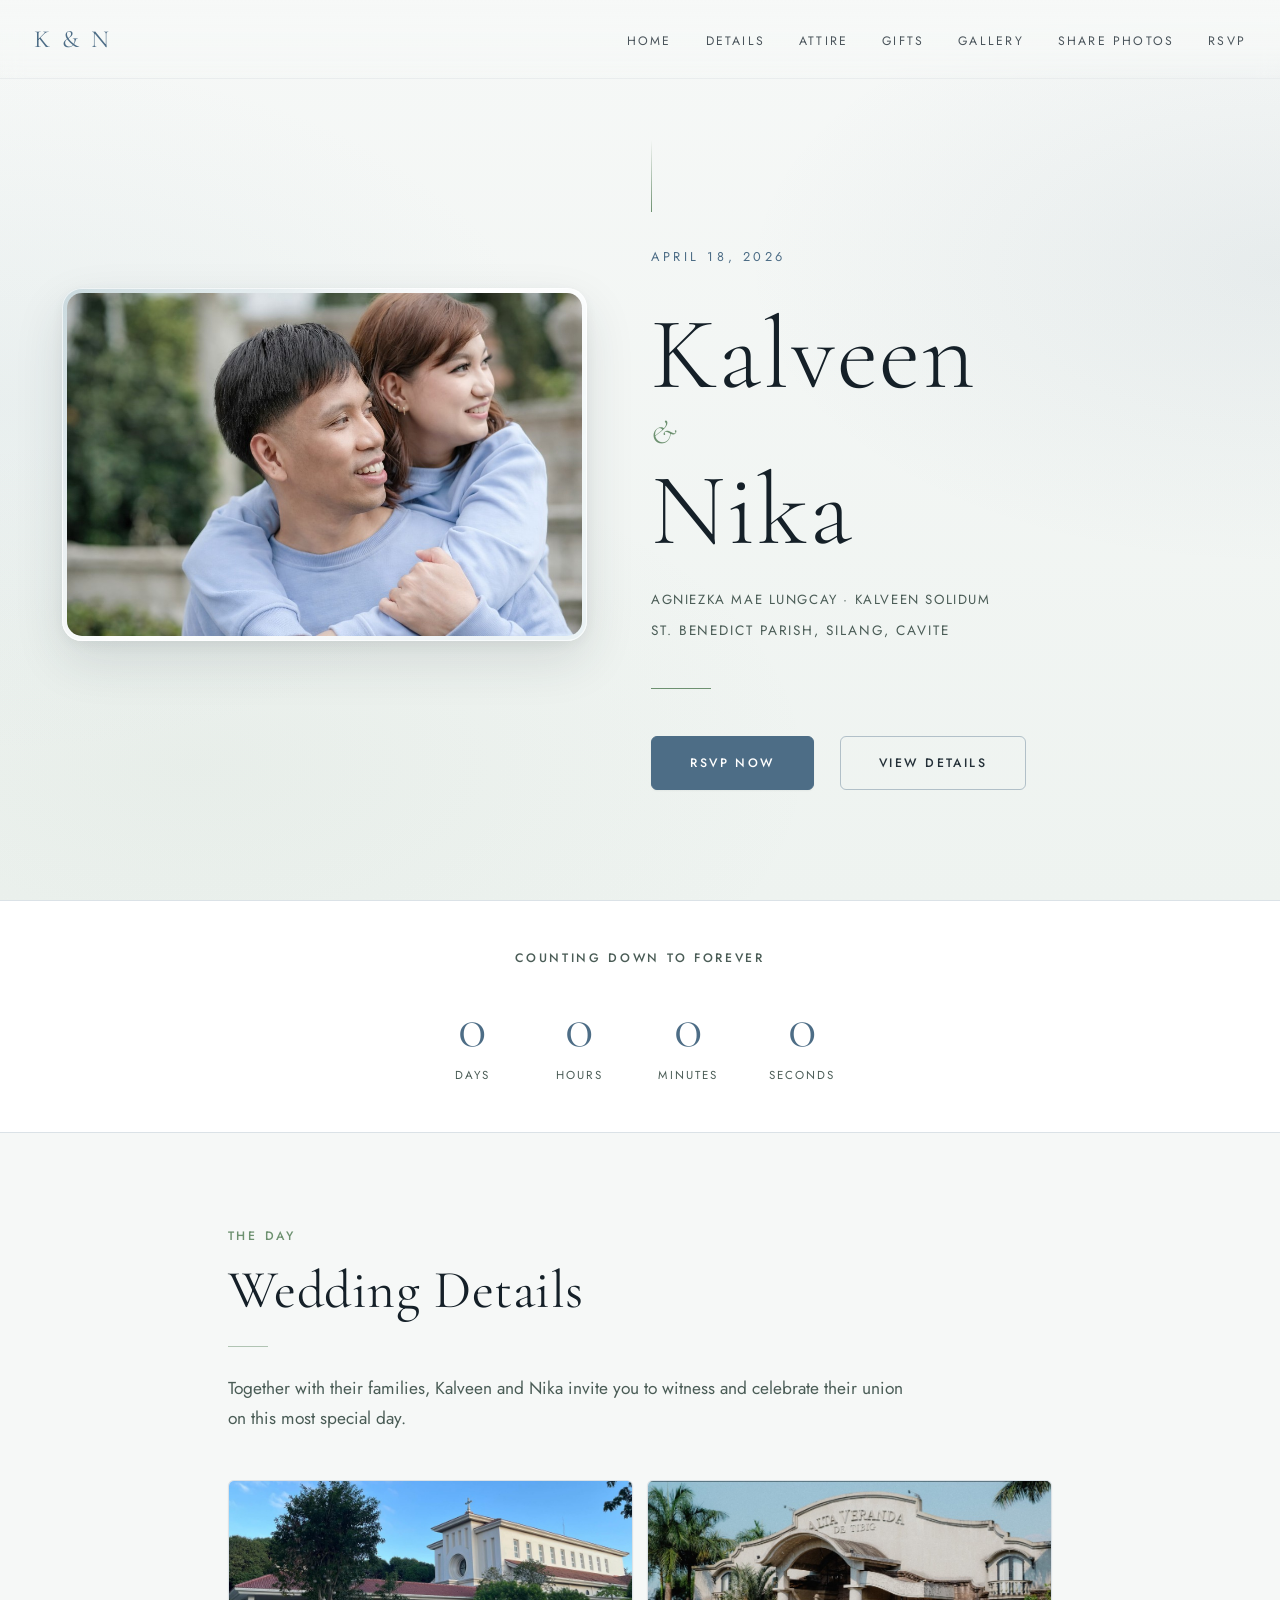
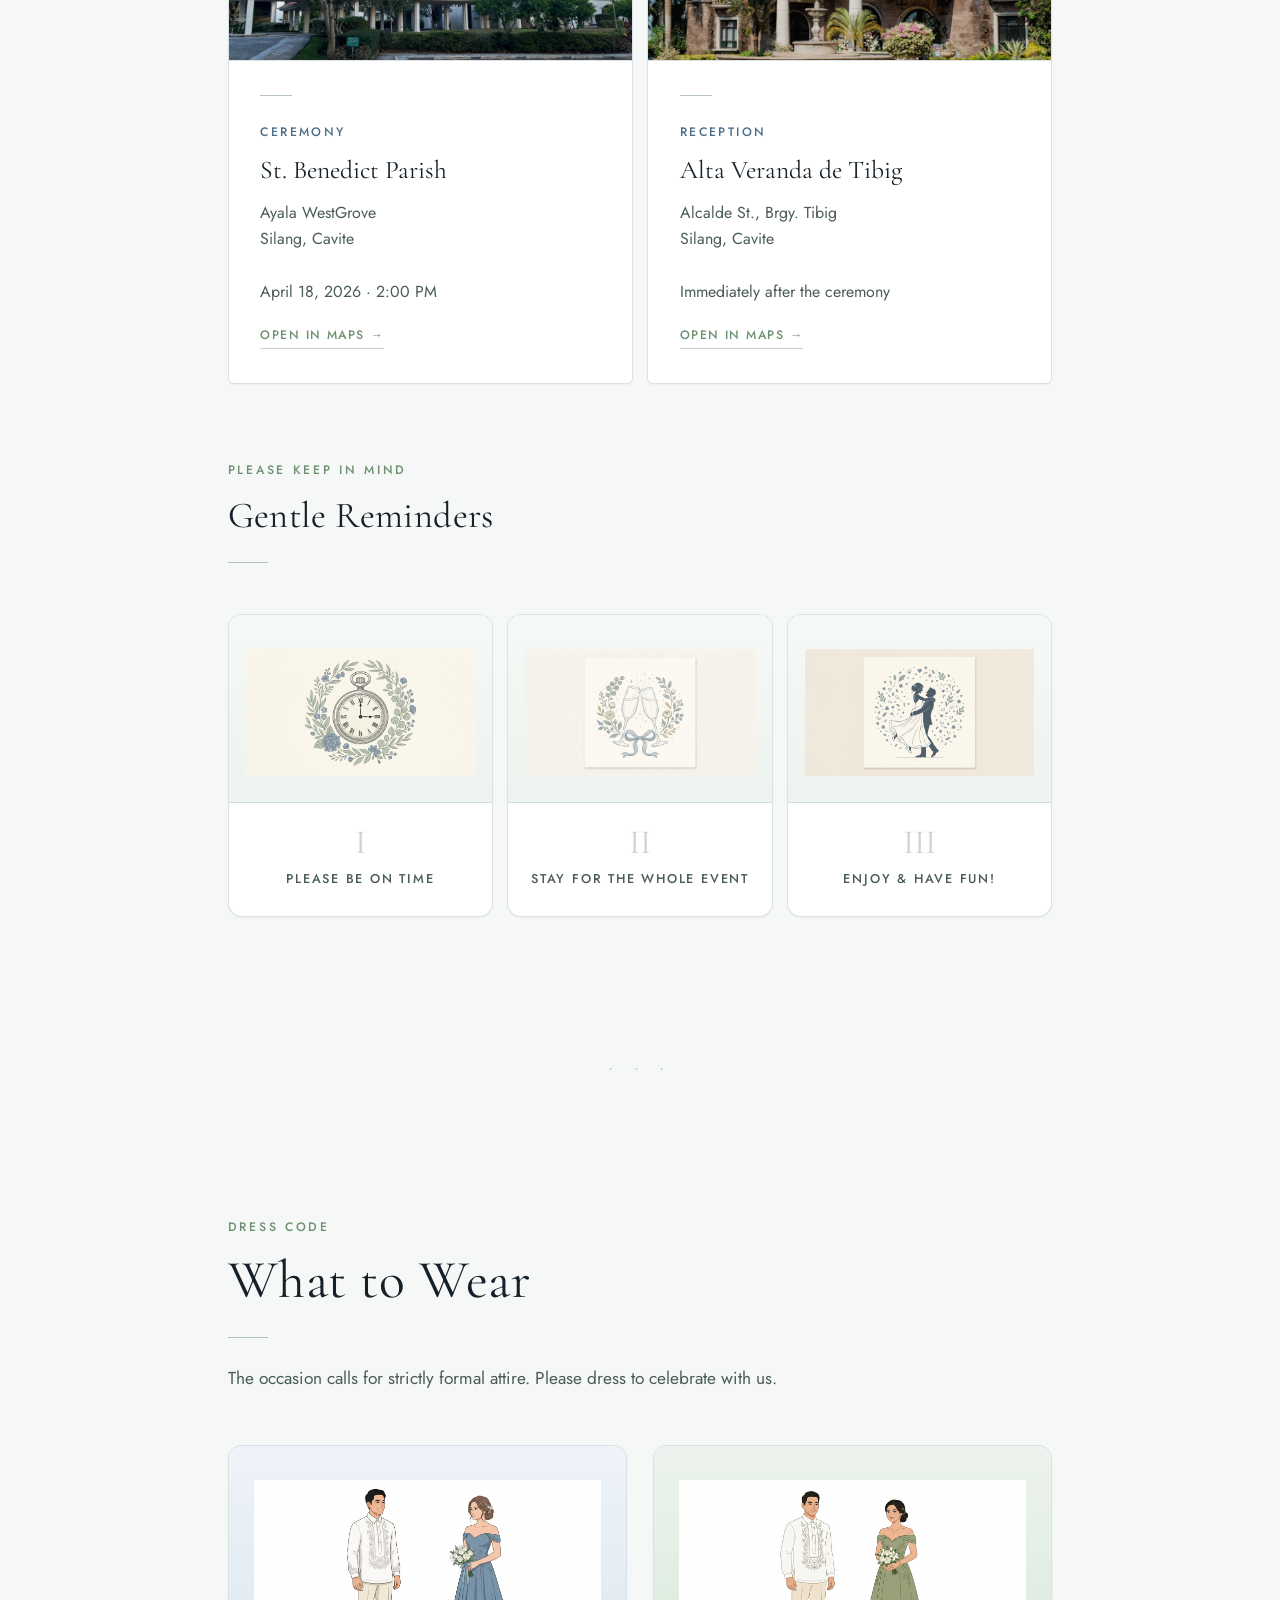
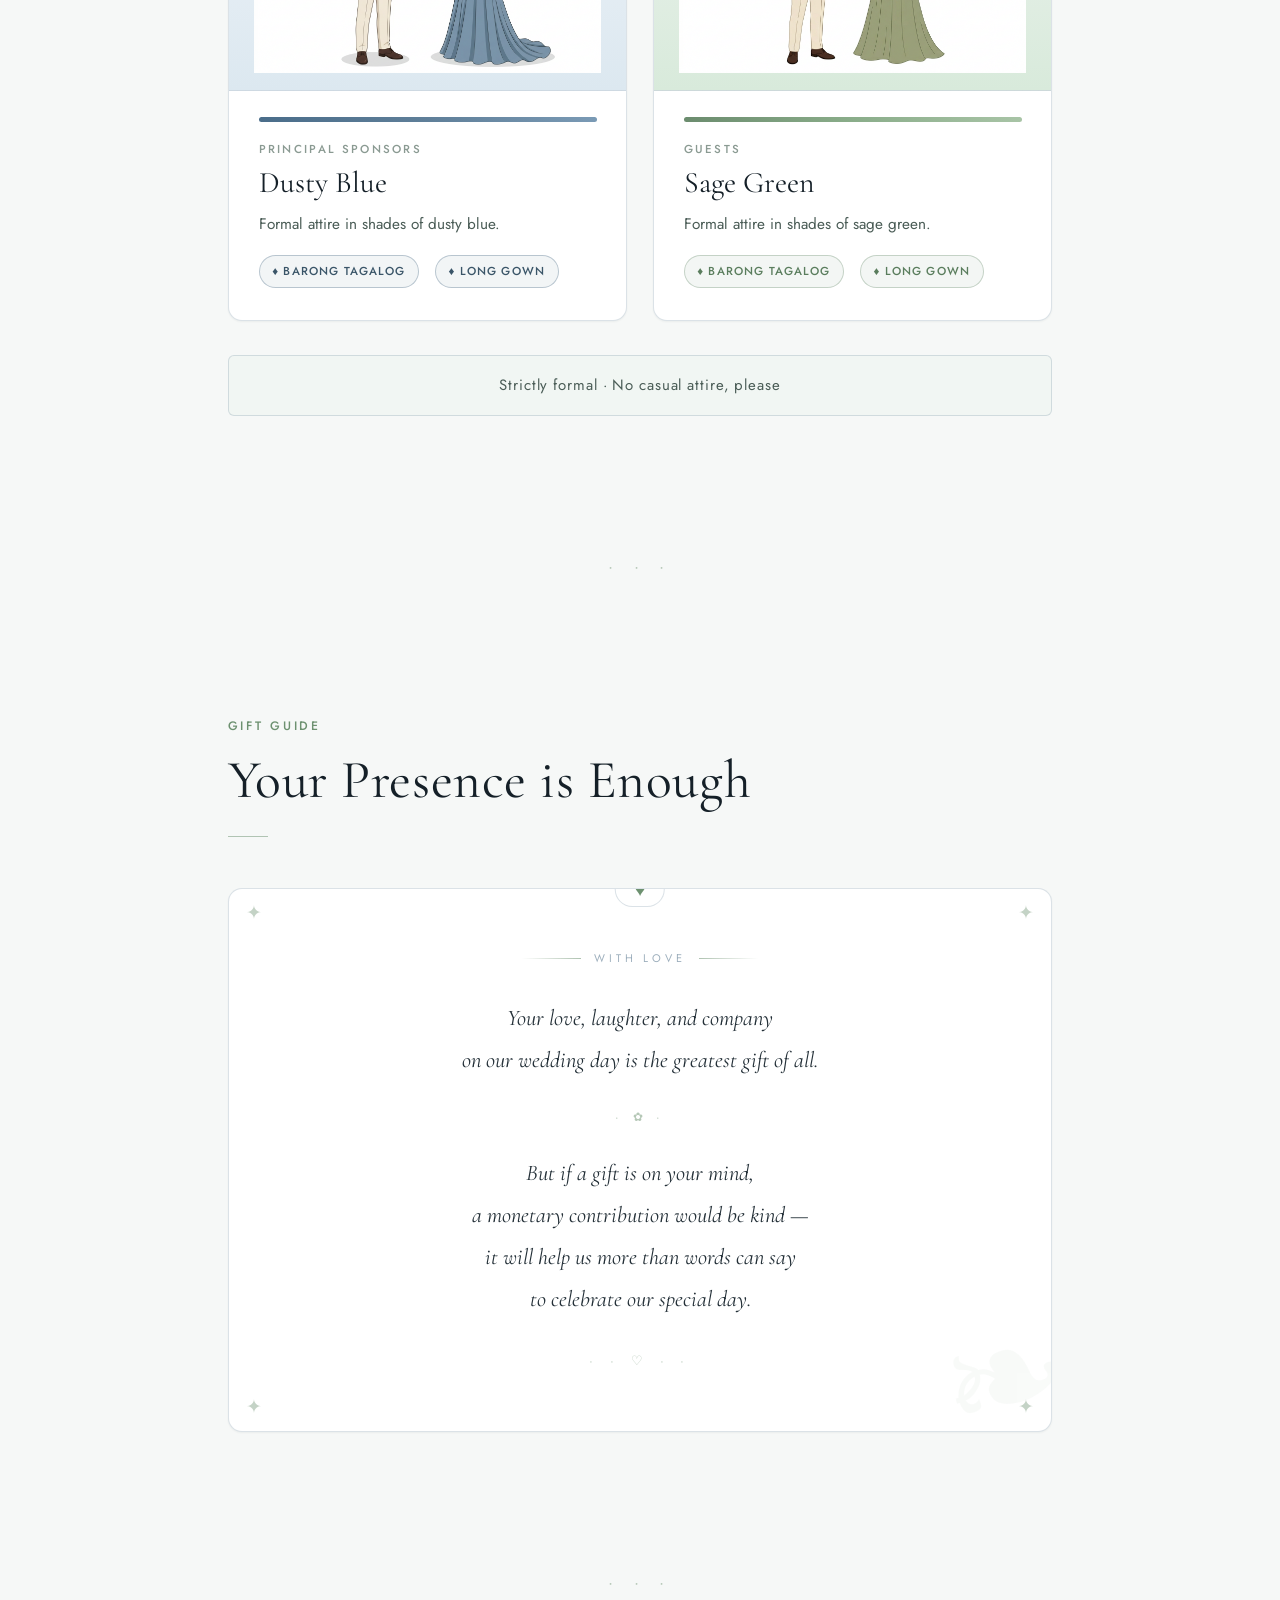
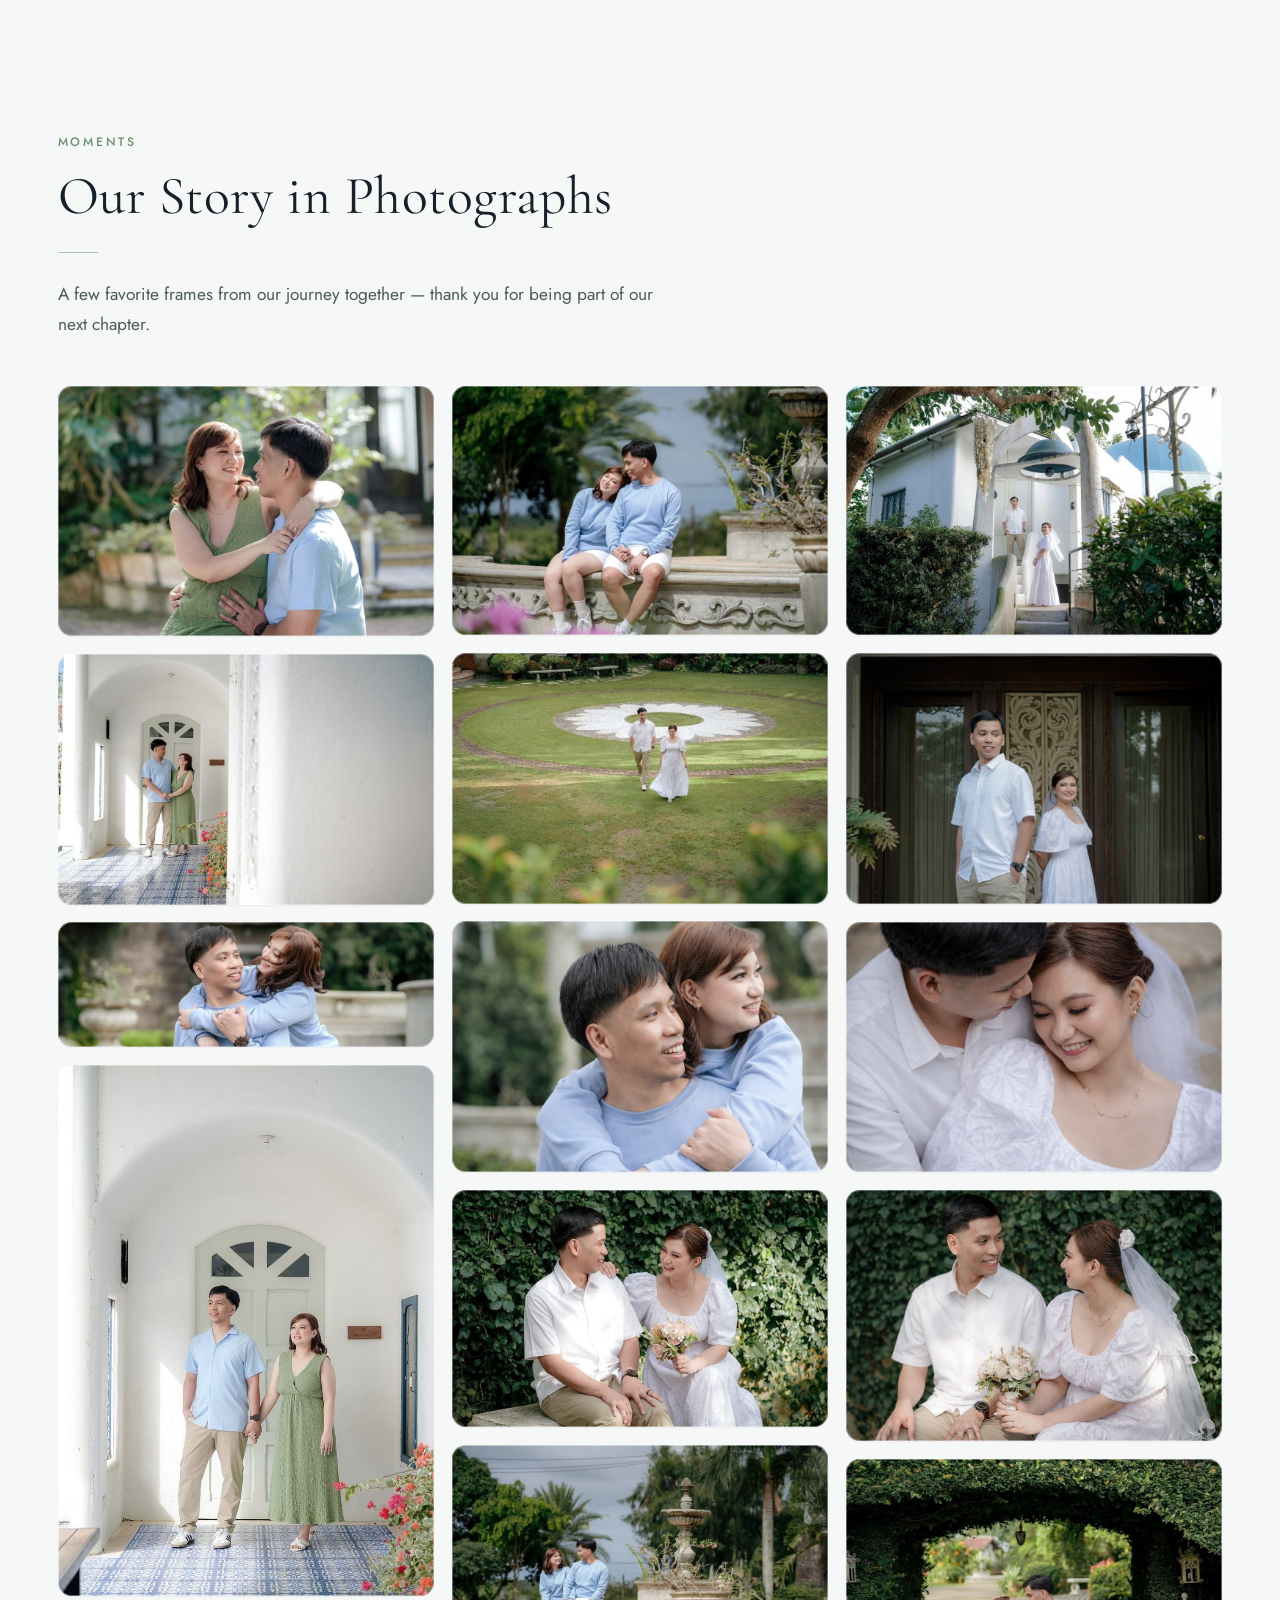
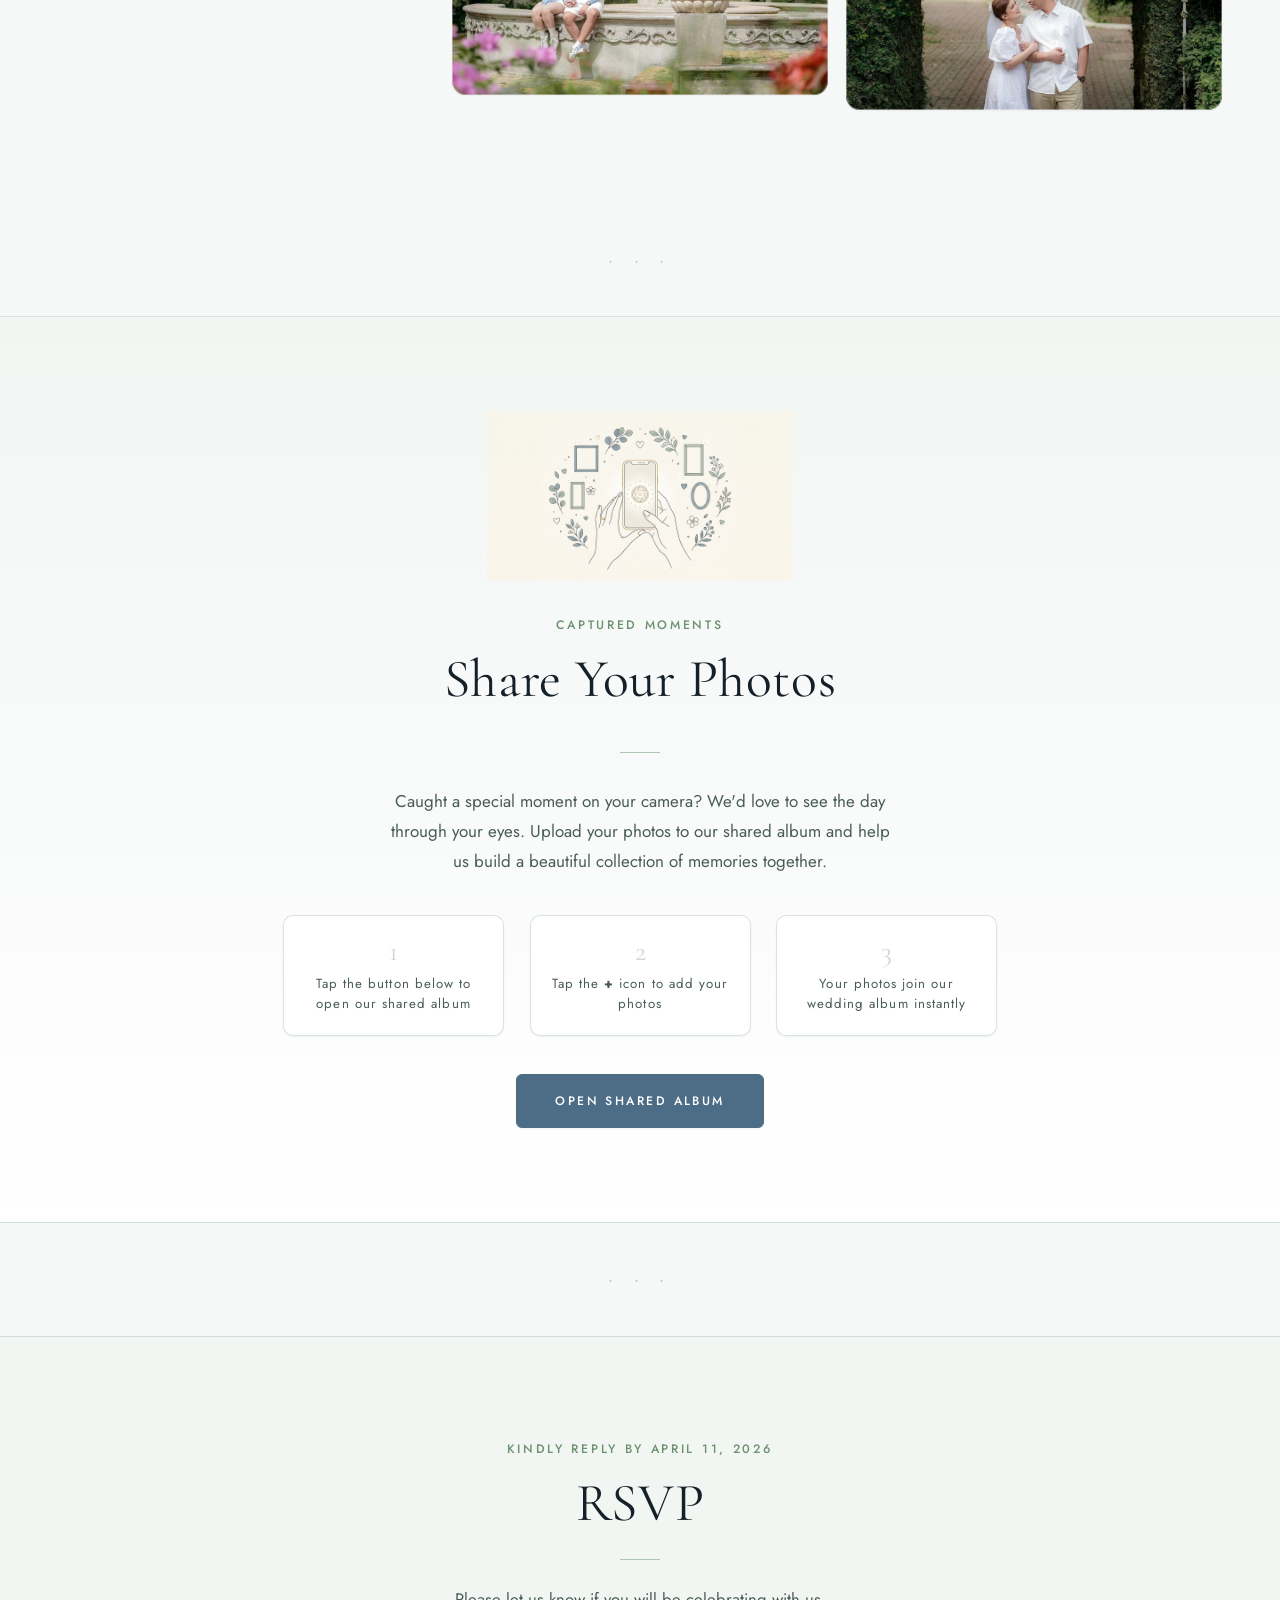
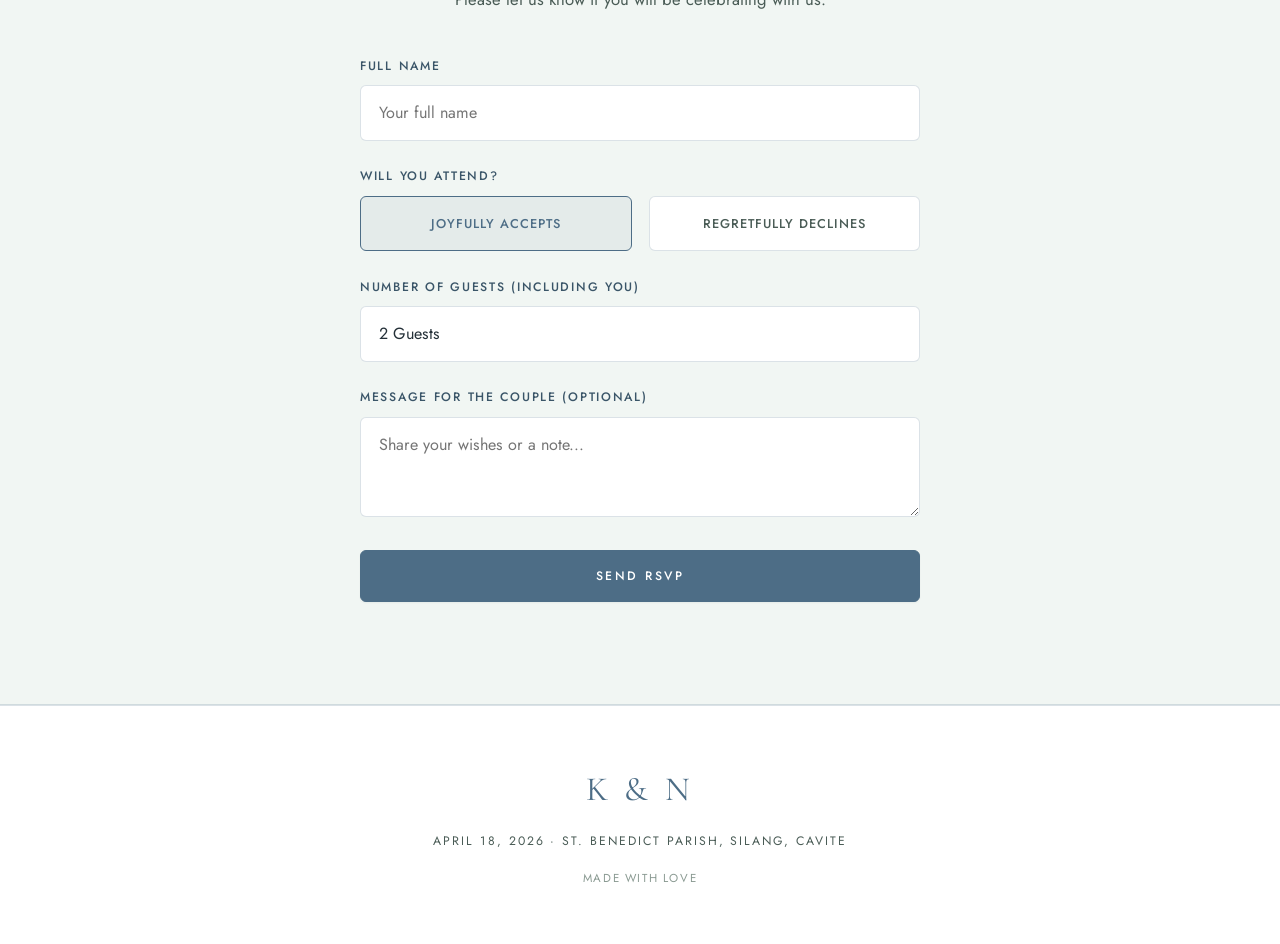
==== index.html @ f781cb4b "Add Share Your Photos section with Google Photos album link Made-with: Cursor" ====
<!DOCTYPE html>
<html lang="en">
<head>
<meta charset="UTF-8">
<meta name="viewport" content="width=device-width, initial-scale=1.0">
<title>Kalveen & Nika — April 18, 2026</title>
<link rel="preload" as="image" href="images/hero-couple.png">
<link rel="preconnect" href="https://fonts.googleapis.com">
<link href="https://fonts.googleapis.com/css2?family=Cormorant+Garamond:ital,wght@0,300;0,400;0,500;1,300;1,400&family=Jost:wght@300;400;500&display=swap" rel="stylesheet">
<style>
  *, *::before, *::after { box-sizing: border-box; margin: 0; padding: 0; }

  :root {
    /* Names are legacy; page is light bg + dark type */
    --cream: #243038;
    --warm-white: #152028;
    --dark: #f6f8f7;
    --dark-2: #eef3f0;
    --dark-3: #e2ebe6;
    --gold: #4d6d86;
    --gold-light: #638aa3;
    --gold-dim: #3a5568;
    --sage: #5a7d5d;
    --dusty-blue: #4d6d86;
    --text-muted: #4a5c56;
    --text-dim: #8a9a92;
    --border: rgba(77, 109, 134, 0.2);
    --border-bright: rgba(77, 109, 134, 0.38);
    --accent: #638aa3;
    --accent-sage: #6d9170;
    --accent-sage-light: #9ebf9c;
    --surface: #ffffff;
    --surface-2: #f1f6f3;
    --surface-3: #e5efe9;
    --shadow-sm: 0 1px 2px rgba(21, 32, 40, 0.05);
    --shadow-md: 0 8px 24px rgba(21, 32, 40, 0.06);
    --radius: 6px;
    --content-max: 40rem;
    --hero-photo-ring: rgba(174, 198, 207, 0.55);
    --hero-photo-shadow: 0 20px 50px rgba(36, 48, 56, 0.12), 0 4px 16px rgba(36, 48, 56, 0.06);
  }

  html {
    scroll-behavior: smooth;
    font-size: 16px;
  }

  @media (min-width: 768px) {
    html { font-size: 17px; }
  }

  body {
    background: var(--dark);
    color: var(--cream);
    font-family: 'Jost', sans-serif;
    font-weight: 400;
    line-height: 1.65;
    overflow-x: hidden;
    text-rendering: optimizeLegibility;
    -webkit-font-smoothing: antialiased;
  }

  ::selection {
    background: rgba(109, 145, 112, 0.22);
    color: var(--warm-white);
  }

  /* NAV */
  nav {
    position: fixed;
    top: 0; left: 0; right: 0;
    z-index: 100;
    padding: 1.1rem 2rem;
    display: flex;
    justify-content: space-between;
    align-items: center;
    background: linear-gradient(to bottom, rgba(246,248,247,0.96), rgba(246,248,247,0.88) 60%, rgba(246,248,247,0));
    backdrop-filter: blur(10px);
    border-bottom: 1px solid rgba(77, 109, 134, 0.08);
  }

  .nav-monogram {
    font-family: 'Cormorant Garamond', serif;
    font-size: 1.45rem;
    font-weight: 400;
    letter-spacing: 0.12em;
    color: var(--gold);
  }

  .nav-links {
    display: flex;
    gap: 2rem;
    list-style: none;
  }

  .nav-links a {
    font-family: 'Jost', sans-serif;
    font-size: 0.72rem;
    font-weight: 400;
    letter-spacing: 0.18em;
    text-transform: uppercase;
    color: var(--cream);
    text-decoration: none;
    opacity: 0.82;
    transition: opacity 0.25s, color 0.25s;
  }

  .nav-links a:hover { opacity: 1; color: var(--accent-sage); }

  .nav-links a:focus-visible {
    outline: 2px solid var(--accent-sage);
    outline-offset: 4px;
  }

  .hamburger {
    display: none;
    flex-direction: column;
    gap: 5px;
    cursor: pointer;
    padding: 4px;
  }
  .hamburger span {
    width: 22px; height: 1px;
    background: var(--cream);
    transition: all 0.3s;
  }

  /* HERO */
  #home {
    min-height: 100vh;
    display: flex;
    flex-direction: column;
    align-items: stretch;
    justify-content: center;
    position: relative;
    max-width: 100%;
    padding: 6.25rem 1.75rem 4.5rem;
    overflow: hidden;
  }

  .hero-bg {
    position: absolute;
    inset: 0;
    background:
      radial-gradient(ellipse 80% 70% at 0% 45%, rgba(174, 198, 207, 0.14) 0%, transparent 55%),
      radial-gradient(ellipse 70% 55% at 100% 30%, rgba(77,109,134,0.08) 0%, transparent 60%),
      radial-gradient(ellipse 85% 65% at 15% 85%, rgba(109,145,112,0.06) 0%, transparent 58%),
      linear-gradient(180deg, var(--dark) 0%, var(--dark-2) 100%);
  }

  .hero-layout {
    position: relative;
    z-index: 1;
    display: grid;
    grid-template-columns: minmax(0, 1fr) minmax(0, 1.08fr);
    gap: clamp(2rem, 5vw, 4rem);
    align-items: center;
    width: 100%;
    max-width: 68rem;
    margin: 0 auto;
  }

  .hero-visual {
    display: flex;
    justify-content: center;
    align-items: center;
    opacity: 0;
    animation: fadeUp 0.95s ease forwards;
    animation-delay: 0.08s;
  }

  .hero-photo-wrap {
    position: relative;
    width: 100%;
    max-width: 32rem;
    margin: 0 auto;
    border-radius: 20px;
    padding: 5px;
    background: linear-gradient(135deg, var(--hero-photo-ring) 0%, rgba(255,255,255,0.95) 48%, rgba(232, 241, 244, 0.9) 100%);
    box-shadow: var(--hero-photo-shadow);
  }

  .hero-photo-wrap::after {
    content: '';
    position: absolute;
    inset: 0;
    border-radius: 20px;
    pointer-events: none;
    box-shadow: inset 0 0 0 1px rgba(255,255,255,0.65);
  }

  .hero-photo-wrap img {
    display: block;
    width: 100%;
    height: auto;
    max-height: min(72vh, 540px);
    object-fit: cover;
    object-position: center 22%;
    border-radius: 15px;
  }

  .hero-content {
    position: relative;
    z-index: 1;
    width: 100%;
  }

  .hero-copy {
    text-align: left;
  }

  .hero-copy .hero-line-top {
    margin: 0 0 2rem 0;
  }

  .hero-copy .hero-couple-line,
  .hero-copy .hero-venue {
    margin-left: 0;
    margin-right: 0;
  }

  .hero-copy .hero-line-bottom {
    margin: 2.75rem 0;
  }

  .hero-copy .hero-cta {
    justify-content: flex-start;
  }

  .hero-line-top {
    width: 1px;
    height: 72px;
    background: linear-gradient(to bottom, transparent, var(--accent-sage));
    opacity: 0.55;
  }

  .hero-date-tag {
    font-size: 0.75rem;
    letter-spacing: 0.28em;
    text-transform: uppercase;
    color: var(--gold);
    margin-bottom: 2rem;
    font-weight: 400;
  }

  .hero-couple-line {
    font-size: 0.78rem;
    letter-spacing: 0.12em;
    text-transform: uppercase;
    color: var(--text-muted);
    font-weight: 400;
    margin-top: 1.5rem;
    max-width: 28em;
    margin-left: auto;
    margin-right: auto;
    line-height: 1.5;
  }

  .hero-names {
    font-family: 'Cormorant Garamond', serif;
    font-size: clamp(3rem, 8vw, 6.5rem);
    font-weight: 300;
    line-height: 1.05;
    letter-spacing: 0.02em;
    color: var(--warm-white);
    margin-bottom: 0.5rem;
  }

  .hero-and {
    font-family: 'Cormorant Garamond', serif;
    font-size: clamp(1.2rem, 3vw, 2rem);
    font-style: italic;
    font-weight: 300;
    color: var(--accent-sage);
    display: block;
    margin: 0.4rem 0;
    letter-spacing: 0.1em;
  }

  .hero-sub {
    font-size: 0.75rem;
    letter-spacing: 0.22em;
    text-transform: uppercase;
    color: var(--text-muted);
    margin-top: 2.5rem;
    font-weight: 400;
  }

  .hero-venue {
    font-size: 0.8rem;
    letter-spacing: 0.14em;
    text-transform: uppercase;
    color: var(--text-muted);
    margin-top: 0.5rem;
    font-weight: 400;
  }

  .hero-line-bottom {
    width: 60px;
    height: 1px;
    background: var(--accent-sage);
    margin: 3rem auto;
    opacity: 0.4;
  }

  .hero-cta {
    display: flex;
    gap: 1.5rem;
    flex-wrap: wrap;
    justify-content: center;
  }

  .btn {
    font-family: 'Jost', sans-serif;
    font-size: 0.72rem;
    font-weight: 500;
    letter-spacing: 0.2em;
    text-transform: uppercase;
    text-decoration: none;
    padding: 0.95rem 2.25rem;
    min-height: 2.75rem;
    border: 1px solid;
    border-radius: var(--radius);
    transition: background 0.3s, border-color 0.3s, color 0.3s, box-shadow 0.3s;
    cursor: pointer;
    display: inline-flex;
    align-items: center;
    justify-content: center;
  }

  .btn:focus-visible {
    outline: 2px solid var(--accent-sage);
    outline-offset: 3px;
  }

  .btn-primary {
    background: var(--gold);
    border-color: var(--gold);
    color: #ffffff;
    box-shadow: var(--shadow-sm);
  }
  .btn-primary:hover {
    background: var(--gold-light);
    border-color: var(--gold-light);
    box-shadow: var(--shadow-md);
  }

  .btn-outline {
    background: transparent;
    border-color: var(--border-bright);
    color: var(--cream);
  }
  .btn-outline:hover {
    border-color: var(--accent-sage);
    color: var(--accent-sage);
    background: rgba(109, 145, 112, 0.06);
  }

  .btn-block { width: 100%; }

  /* COUNTDOWN */
  .countdown-bar {
    background: var(--surface);
    border-top: 1px solid var(--border);
    border-bottom: 1px solid var(--border);
    padding: 2.75rem 1.5rem;
    text-align: center;
    box-shadow: inset 0 1px 0 rgba(255,255,255,0.8);
  }

  .countdown-label {
    font-size: 0.72rem;
    letter-spacing: 0.22em;
    text-transform: uppercase;
    color: var(--text-muted);
    margin-bottom: 1.75rem;
    font-weight: 500;
  }

  .countdown-grid {
    display: flex;
    justify-content: center;
    gap: 3rem;
    flex-wrap: wrap;
  }

  .countdown-unit { text-align: center; }

  .countdown-num {
    font-family: 'Cormorant Garamond', serif;
    font-size: clamp(2.5rem, 5vw, 3.5rem);
    font-weight: 300;
    color: var(--gold);
    line-height: 1;
    display: block;
    min-width: 2ch;
  }

  .countdown-unit-label {
    font-size: 0.68rem;
    letter-spacing: 0.18em;
    text-transform: uppercase;
    color: var(--text-muted);
    margin-top: 0.5rem;
    display: block;
    font-weight: 400;
  }

  /* SECTIONS */
  section {
    padding: 5.5rem 1.75rem;
    max-width: 52rem;
    margin: 0 auto;
  }

  section.full-width {
    max-width: 100%;
    padding-left: 0;
    padding-right: 0;
  }

  .section-intro {
    font-size: 1.02rem;
    color: var(--text-muted);
    font-weight: 400;
    max-width: var(--content-max);
    line-height: 1.75;
  }

  #attire .section-intro { margin-bottom: 0; }

  .section-tag {
    font-size: 0.72rem;
    letter-spacing: 0.22em;
    text-transform: uppercase;
    color: var(--accent-sage);
    font-weight: 500;
    margin-bottom: 0.85rem;
    display: block;
  }

  .section-title {
    font-family: 'Cormorant Garamond', serif;
    font-size: clamp(2.1rem, 4.2vw, 3.15rem);
    font-weight: 400;
    color: var(--warm-white);
    line-height: 1.12;
    margin-bottom: 1rem;
    letter-spacing: 0.01em;
  }

  .section-title--sm {
    font-size: clamp(1.65rem, 3.2vw, 2.15rem);
  }

  .section-rule {
    width: 40px;
    height: 1px;
    background: var(--accent-sage);
    margin: 1.5rem 0;
    opacity: 0.5;
  }

  /* DETAILS / FAQ */
  .details-grid {
    display: grid;
    grid-template-columns: 1fr 1fr;
    gap: 0.85rem;
    margin-top: 2.75rem;
  }

  .detail-card {
    background: var(--surface);
    border: 1px solid var(--border);
    border-radius: var(--radius);
    overflow: hidden;
    position: relative;
    transition: border-color 0.3s, box-shadow 0.3s;
    box-shadow: var(--shadow-sm);
  }

  .detail-card:hover {
    border-color: var(--border-bright);
    box-shadow: var(--shadow-md);
  }

  .detail-venue-img {
    width: 100%;
    height: 180px;
    object-fit: cover;
    object-position: center 60%;
    display: block;
    border-bottom: 1px solid var(--border);
  }

  .detail-body {
    padding: 2rem 1.85rem;
  }

  .detail-icon {
    width: 32px;
    height: 1px;
    background: var(--accent-sage);
    margin-bottom: 1.5rem;
    opacity: 0.5;
  }

  .detail-title {
    font-size: 0.72rem;
    letter-spacing: 0.2em;
    text-transform: uppercase;
    color: var(--gold);
    font-weight: 500;
    margin-bottom: 0.75rem;
  }

  .detail-main {
    font-family: 'Cormorant Garamond', serif;
    font-size: 1.5rem;
    font-weight: 400;
    color: var(--warm-white);
    line-height: 1.28;
    margin-bottom: 0.75rem;
  }

  .detail-sub {
    font-size: 0.94rem;
    color: var(--text-muted);
    font-weight: 400;
    line-height: 1.65;
  }

  .detail-link {
    display: inline-block;
    margin-top: 1.15rem;
    font-size: 0.72rem;
    letter-spacing: 0.12em;
    text-transform: uppercase;
    color: var(--accent-sage);
    font-weight: 500;
    text-decoration: none;
    border-bottom: 1px solid rgba(109, 145, 112, 0.4);
    padding-bottom: 3px;
    transition: border-color 0.3s, color 0.3s;
  }
  .detail-link:hover { border-color: var(--accent-sage); color: var(--gold-dim); }
  .detail-link:focus-visible {
    outline: 2px solid var(--accent-sage);
    outline-offset: 3px;
    border-radius: 2px;
  }

  /* ATTIRE */
  .attire-grid {
    display: grid;
    grid-template-columns: 1fr 1fr;
    gap: 1.5rem;
    margin-top: 3rem;
  }

  .attire-card {
    border: 1px solid var(--border);
    border-radius: 14px;
    overflow: hidden;
    position: relative;
    background: var(--surface);
    box-shadow: var(--shadow-sm);
    transition: box-shadow 0.35s, transform 0.35s;
    display: flex;
    flex-direction: column;
  }

  .attire-card:hover {
    box-shadow: var(--shadow-md);
    transform: translateY(-3px);
  }

  .attire-illustration {
    position: relative;
    width: 100%;
    background: linear-gradient(180deg, #f9fbfa 0%, #f0f5f2 100%);
    border-bottom: 1px solid var(--border);
    display: flex;
    align-items: center;
    justify-content: center;
    overflow: hidden;
    padding: 2rem 1.5rem 1rem;
  }

  .attire-illustration.dusty-bg {
    background: linear-gradient(180deg, #eef3f8 0%, #dce8f0 100%);
  }

  .attire-illustration.sage-bg {
    background: linear-gradient(180deg, #edf3ee 0%, #d8eadb 100%);
  }

  .attire-illustration img {
    display: block;
    width: 100%;
    max-width: 22rem;
    height: auto;
    position: relative;
    z-index: 1;
  }

  .attire-body {
    padding: 1.5rem 1.75rem 1.85rem;
    flex: 1;
  }

  .attire-swatch {
    width: 100%;
    height: 5px;
    border-radius: 3px;
    margin-bottom: 1.1rem;
  }

  .attire-swatch.sage { background: linear-gradient(to right, #6b8c6e, #8aad8a, #a8c4a6); }
  .attire-swatch.dusty { background: linear-gradient(to right, #4a6d8a, #5f7f99, #7a9ab5); }

  .attire-label {
    font-size: 0.68rem;
    letter-spacing: 0.2em;
    text-transform: uppercase;
    color: var(--text-dim);
    font-weight: 500;
    margin-bottom: 0.4rem;
  }

  .attire-name {
    font-family: 'Cormorant Garamond', serif;
    font-size: 1.75rem;
    font-weight: 400;
    color: var(--warm-white);
    margin-bottom: 0.65rem;
    line-height: 1.15;
  }

  .attire-desc {
    font-size: 0.9rem;
    color: var(--text-muted);
    font-weight: 400;
    line-height: 1.75;
  }

  .attire-outfits {
    display: flex;
    gap: 0.9rem;
    margin-top: 1rem;
  }

  .attire-outfit-tag {
    display: inline-flex;
    align-items: center;
    gap: 0.4rem;
    font-size: 0.68rem;
    font-weight: 500;
    letter-spacing: 0.1em;
    text-transform: uppercase;
    padding: 0.35rem 0.75rem;
    border-radius: 100px;
    border: 1px solid var(--border);
    color: var(--text-muted);
    background: var(--surface-2);
  }

  .attire-outfit-tag.dusty {
    border-color: rgba(77, 109, 134, 0.35);
    color: var(--gold-dim);
    background: rgba(77, 109, 134, 0.07);
  }

  .attire-outfit-tag.sage {
    border-color: rgba(109, 145, 112, 0.35);
    color: var(--sage);
    background: rgba(109, 145, 112, 0.08);
  }

  .attire-note {
    margin-top: 2rem;
    padding: 1.1rem 1.75rem;
    border: 1px solid var(--border);
    border-radius: var(--radius);
    background: var(--surface-2);
  }

  .attire-note p {
    font-size: 0.88rem;
    letter-spacing: 0.06em;
    color: var(--text-muted);
    font-weight: 400;
    text-align: center;
    line-height: 1.5;
  }

  @media (max-width: 600px) {
    .attire-grid { grid-template-columns: 1fr; }
  }

  /* GIFTS */
  .gift-box {
    border: 1px solid var(--border);
    border-radius: 14px;
    padding: 3.5rem 2.5rem;
    text-align: center;
    margin-top: 3rem;
    background: var(--surface);
    position: relative;
    box-shadow: var(--shadow-sm);
    overflow: hidden;
  }

  /* top center heart badge */
  .gift-box::before {
    content: '\2665';
    position: absolute;
    top: -1rem;
    left: 50%;
    transform: translateX(-50%);
    background: var(--surface);
    border: 1px solid var(--border);
    border-radius: 100px;
    padding: 0.2rem 1.1rem;
    color: var(--accent-sage);
    font-size: 1.1rem;
    z-index: 1;
    line-height: 1.4;
    font-family: serif;
  }

  /* subtle background botanical watermark */
  .gift-box::after {
    content: '\2767';
    position: absolute;
    bottom: -1.5rem;
    right: -1rem;
    font-size: 9rem;
    color: var(--accent-sage);
    opacity: 0.04;
    line-height: 1;
    pointer-events: none;
    user-select: none;
    transform: rotate(-15deg);
    font-family: serif;
  }

  /* decorative corner flourishes */
  .gift-corner {
    position: absolute;
    font-size: 1.1rem;
    color: var(--accent-sage);
    opacity: 0.4;
    line-height: 1;
    pointer-events: none;
    user-select: none;
  }
  .gift-corner.tl { top: 0.85rem; left: 1rem; }
  .gift-corner.tr { top: 0.85rem; right: 1rem; }
  .gift-corner.bl { bottom: 0.85rem; left: 1rem; }
  .gift-corner.br { bottom: 0.85rem; right: 1rem; }

  .gift-ornament-top {
    display: flex;
    align-items: center;
    justify-content: center;
    gap: 0.75rem;
    margin-bottom: 1.75rem;
    color: var(--accent-sage);
    opacity: 0.55;
  }

  .gift-ornament-top span {
    font-size: 0.65rem;
    letter-spacing: 0.35em;
    font-family: 'Jost', sans-serif;
    font-weight: 400;
    text-transform: uppercase;
    color: var(--gold);
    opacity: 1;
  }

  .gift-ornament-top::before,
  .gift-ornament-top::after {
    content: '';
    flex: 1;
    max-width: 3.5rem;
    height: 1px;
    background: linear-gradient(to right, transparent, var(--accent-sage));
  }

  .gift-ornament-top::after {
    background: linear-gradient(to left, transparent, var(--accent-sage));
  }

  .gift-divider {
    display: flex;
    align-items: center;
    justify-content: center;
    gap: 0.6rem;
    margin: 1.5rem auto;
    color: var(--accent-sage);
    opacity: 0.5;
    font-size: 0.7rem;
    letter-spacing: 0.4em;
  }

  .gift-verse {
    font-family: 'Cormorant Garamond', serif;
    font-size: 1.32rem;
    font-style: italic;
    font-weight: 400;
    color: var(--cream);
    line-height: 1.88;
    max-width: 28rem;
    margin: 0 auto;
  }

  .gift-bottom-ornament {
    margin-top: 1.75rem;
    display: flex;
    align-items: center;
    justify-content: center;
    gap: 0.5rem;
    color: var(--accent-sage);
    opacity: 0.45;
    font-size: 0.75rem;
    letter-spacing: 0.5em;
  }

  /* GALLERY */
  #gallery {
    max-width: 72rem;
  }

  #gallery .section-intro {
    max-width: 36rem;
  }

  .gallery-masonry {
    margin-top: 2.75rem;
    column-count: 3;
    column-gap: 1.05rem;
  }

  .gallery-item {
    position: relative;
    display: block;
    width: 100%;
    margin-bottom: 1.05rem;
    break-inside: avoid;
    padding: 0;
    border: none;
    font: inherit;
    border-radius: 14px;
    overflow: hidden;
    cursor: zoom-in;
    background: var(--surface);
    box-shadow: var(--shadow-sm);
    transition: transform 0.4s cubic-bezier(0.33, 1, 0.68, 1), box-shadow 0.4s ease;
  }

  .gallery-item:focus-visible {
    outline: 2px solid var(--accent-sage);
    outline-offset: 4px;
  }

  .gallery-item:hover {
    transform: translateY(-4px);
    box-shadow: 0 16px 40px rgba(36, 48, 56, 0.12), 0 4px 12px rgba(36, 48, 56, 0.06);
  }

  .gallery-item img {
    display: block;
    width: 100%;
    height: auto;
    transition: transform 0.55s cubic-bezier(0.33, 1, 0.68, 1);
  }

  .gallery-item:hover img {
    transform: scale(1.04);
  }

  .gallery-item::after {
    content: '';
    position: absolute;
    inset: 0;
    border-radius: inherit;
    box-shadow: inset 0 0 0 1px rgba(255, 255, 255, 0.35);
    pointer-events: none;
  }

  .lightbox {
    position: fixed;
    inset: 0;
    z-index: 300;
    display: flex;
    align-items: center;
    justify-content: center;
    padding: min(4vw, 2rem);
    background: rgba(21, 24, 28, 0.88);
    backdrop-filter: blur(8px);
    cursor: zoom-out;
  }

  .lightbox[hidden] {
    display: none !important;
  }

  .lightbox-inner {
    position: relative;
    max-width: min(96vw, 1200px);
    max-height: 92vh;
    cursor: default;
  }

  .lightbox-inner img {
    display: block;
    max-width: 100%;
    max-height: 92vh;
    width: auto;
    height: auto;
    margin: 0 auto;
    border-radius: 10px;
    box-shadow: 0 24px 80px rgba(0, 0, 0, 0.45);
  }

  .lightbox-close {
    position: fixed;
    top: 1.15rem;
    right: 1.15rem;
    z-index: 302;
    width: 2.75rem;
    height: 2.75rem;
    border: 1px solid rgba(255, 255, 255, 0.35);
    border-radius: 50%;
    background: rgba(255, 255, 255, 0.12);
    color: #fff;
    font-size: 1.5rem;
    line-height: 1;
    cursor: pointer;
    display: flex;
    align-items: center;
    justify-content: center;
    transition: background 0.25s, border-color 0.25s;
  }

  .lightbox-close:hover {
    background: rgba(255, 255, 255, 0.22);
    border-color: rgba(255, 255, 255, 0.55);
  }

  .lightbox-close:focus-visible {
    outline: 2px solid var(--accent-sage-light);
    outline-offset: 3px;
  }

  @media (max-width: 900px) {
    .gallery-masonry {
      column-count: 2;
      column-gap: 0.85rem;
    }
    .gallery-item {
      margin-bottom: 0.85rem;
    }
  }

  @media (max-width: 520px) {
    .gallery-masonry {
      column-count: 1;
    }
  }

  @media (prefers-reduced-motion: reduce) {
    .gallery-item,
    .gallery-item img {
      transition: none;
    }
    .gallery-item:hover {
      transform: none;
    }
    .gallery-item:hover img {
      transform: none;
    }
  }

  /* REMINDERS */
  .reminders-row {
    display: grid;
    grid-template-columns: repeat(3, 1fr);
    gap: 0.85rem;
    margin-top: 3rem;
  }

  .reminder-card {
    background: var(--surface);
    border: 1px solid var(--border);
    border-radius: 14px;
    overflow: hidden;
    text-align: center;
    box-shadow: var(--shadow-sm);
    transition: transform 0.35s cubic-bezier(0.33,1,0.68,1), box-shadow 0.35s;
  }

  .reminder-card:hover {
    transform: translateY(-4px);
    box-shadow: var(--shadow-md);
  }

  .reminder-illustration {
    width: 100%;
    background: linear-gradient(180deg, #f6f9f7 0%, #edf3ef 100%);
    border-bottom: 1px solid var(--border);
    display: flex;
    align-items: center;
    justify-content: center;
    padding: 2rem 1rem 1.5rem;
  }

  .reminder-illustration img {
    display: block;
    width: 100%;
    max-width: 14rem;
    height: auto;
  }

  .reminder-body {
    padding: 1.35rem 1rem 1.6rem;
  }

  .reminder-num {
    font-family: 'Cormorant Garamond', serif;
    font-size: 2rem;
    font-weight: 400;
    color: rgba(77, 109, 134, 0.3);
    line-height: 1;
    margin-bottom: 0.6rem;
  }

  .reminder-text {
    font-size: 0.75rem;
    letter-spacing: 0.14em;
    text-transform: uppercase;
    color: var(--text-muted);
    font-weight: 500;
    line-height: 1.45;
  }

  .reminders-block { margin-top: 4.5rem; }

  /* RSVP */
  #rsvp {
    background: var(--surface-2);
    border-top: 1px solid var(--border);
    border-bottom: 1px solid var(--border);
    max-width: 100%;
    padding: 6rem 2rem;
  }

  .rsvp-inner {
    max-width: 560px;
    margin: 0 auto;
    text-align: center;
  }

  .form-group {
    margin-bottom: 1.5rem;
    text-align: left;
  }

  .form-label {
    display: block;
    font-size: 0.72rem;
    letter-spacing: 0.14em;
    text-transform: uppercase;
    color: var(--gold-dim);
    font-weight: 500;
    margin-bottom: 0.55rem;
  }

  .form-input, .form-select, .form-textarea {
    width: 100%;
    background: var(--surface);
    border: 1px solid var(--border);
    border-radius: var(--radius);
    color: var(--cream);
    font-family: 'Jost', sans-serif;
    font-size: 0.95rem;
    font-weight: 400;
    padding: 0.9rem 1.05rem;
    outline: none;
    transition: border-color 0.25s, box-shadow 0.25s;
    appearance: none;
  }

  .form-input:focus, .form-select:focus, .form-textarea:focus {
    border-color: var(--gold);
    box-shadow: 0 0 0 3px rgba(77, 109, 134, 0.12);
  }

  .form-input:focus-visible, .form-select:focus-visible, .form-textarea:focus-visible {
    outline: none;
  }

  .form-select option { background: var(--surface); }
  .form-textarea { resize: vertical; min-height: 100px; }

  .radio-row {
    display: flex;
    gap: 1rem;
  }

  .radio-opt {
    flex: 1;
    border: 1px solid var(--border);
    border-radius: var(--radius);
    padding: 0.95rem 0.85rem;
    min-height: 3rem;
    text-align: center;
    cursor: pointer;
    font-size: 0.75rem;
    letter-spacing: 0.08em;
    text-transform: uppercase;
    color: var(--text-muted);
    font-weight: 500;
    transition: border-color 0.25s, color 0.25s, background 0.25s;
    user-select: none;
    background: var(--surface);
    display: flex;
    align-items: center;
    justify-content: center;
  }

  .radio-opt.active {
    border-color: var(--gold);
    color: var(--gold);
    background: rgba(77, 109, 134, 0.08);
  }

  .radio-opt:focus-visible {
    outline: 2px solid var(--gold);
    outline-offset: 2px;
  }

  .form-success {
    display: none;
    text-align: center;
    padding: 3rem;
  }

  .form-success .success-icon {
    font-family: 'Cormorant Garamond', serif;
    font-size: 3.5rem;
    color: var(--accent-sage);
    font-style: italic;
    display: block;
    margin-bottom: 1rem;
  }

  .form-success p {
    font-family: 'Cormorant Garamond', serif;
    font-size: 1.3rem;
    font-style: italic;
    font-weight: 400;
    color: var(--cream);
    line-height: 1.55;
  }

  .rsvp-lead {
    font-size: 0.98rem;
    color: var(--text-muted);
    font-weight: 400;
    text-align: center;
    margin-bottom: 2.5rem;
    line-height: 1.65;
  }

  .section-tag--center {
    text-align: center;
    display: block;
  }

  .section-rule--center {
    margin: 1.5rem auto;
  }

  /* FOOTER */
  footer {
    padding: 3.25rem 2rem;
    text-align: center;
    border-top: 1px solid var(--border);
    background: var(--surface);
  }

  .footer-monogram {
    font-family: 'Cormorant Garamond', serif;
    font-size: 2rem;
    font-weight: 400;
    color: var(--gold);
    letter-spacing: 0.12em;
    margin-bottom: 0.85rem;
    display: block;
  }

  .footer-date {
    font-size: 0.72rem;
    letter-spacing: 0.16em;
    text-transform: uppercase;
    color: var(--text-muted);
    font-weight: 400;
    line-height: 1.5;
  }

  .footer-tagline {
    margin-top: 1.1rem;
    font-size: 0.68rem;
    letter-spacing: 0.14em;
    text-transform: uppercase;
    color: var(--text-dim);
    font-weight: 400;
  }

  /* DIVIDER */
  .ornament {
    text-align: center;
    color: var(--accent-sage);
    opacity: 0.45;
    font-size: 1rem;
    letter-spacing: 0.45em;
    margin: 0;
    padding: 2.5rem 0;
  }

  /* SHARE PHOTOS */
  #share-photos {
    background: linear-gradient(180deg, var(--surface-2) 0%, var(--surface) 100%);
    border-top: 1px solid var(--border);
    border-bottom: 1px solid var(--border);
    max-width: 100%;
    padding: 5.5rem 1.75rem;
  }

  .share-inner {
    max-width: 42rem;
    margin: 0 auto;
    display: flex;
    flex-direction: column;
    align-items: center;
    text-align: center;
  }

  .share-illustration {
    width: 100%;
    max-width: 18rem;
    margin-bottom: 2rem;
    opacity: 0.92;
  }

  .share-illustration img {
    display: block;
    width: 100%;
    height: auto;
  }

  .share-inner .section-tag { text-align: center; display: block; }
  .share-inner .section-title { text-align: center; }
  .share-inner .section-rule { margin: 1.5rem auto; }

  .share-body {
    margin-top: 0.5rem;
    font-size: 1rem;
    color: var(--text-muted);
    font-weight: 400;
    line-height: 1.75;
    max-width: 30rem;
    margin-bottom: 2.25rem;
  }

  .share-steps {
    display: flex;
    gap: 1.5rem;
    justify-content: center;
    flex-wrap: wrap;
    margin-bottom: 2.25rem;
    width: 100%;
  }

  .share-step {
    flex: 1;
    min-width: 10rem;
    max-width: 13rem;
    background: var(--surface);
    border: 1px solid var(--border);
    border-radius: 10px;
    padding: 1.25rem 1rem;
    box-shadow: var(--shadow-sm);
  }

  .share-step-num {
    font-family: 'Cormorant Garamond', serif;
    font-size: 1.65rem;
    font-weight: 400;
    color: rgba(77, 109, 134, 0.28);
    line-height: 1;
    margin-bottom: 0.5rem;
  }

  .share-step-text {
    font-size: 0.78rem;
    letter-spacing: 0.08em;
    color: var(--text-muted);
    font-weight: 400;
    line-height: 1.5;
  }

  /* ANIMATIONS */
  @keyframes fadeUp {
    from { opacity: 0; transform: translateY(24px); }
    to { opacity: 1; transform: translateY(0); }
  }

  .hero-content > * {
    opacity: 0;
    animation: fadeUp 0.9s ease forwards;
  }
  .hero-content > *:nth-child(1) { animation-delay: 0.1s; }
  .hero-content > *:nth-child(2) { animation-delay: 0.25s; }
  .hero-content > *:nth-child(3) { animation-delay: 0.4s; }
  .hero-content > *:nth-child(4) { animation-delay: 0.55s; }
  .hero-content > *:nth-child(5) { animation-delay: 0.7s; }
  .hero-content > *:nth-child(6) { animation-delay: 0.85s; }
  .hero-content > *:nth-child(7) { animation-delay: 1s; }

  @media (max-width: 900px) {
    .hero-layout {
      grid-template-columns: 1fr;
      gap: 2.35rem;
    }
    .hero-copy {
      text-align: center;
    }
    .hero-copy .hero-line-top {
      margin-left: auto;
      margin-right: auto;
    }
    .hero-copy .hero-couple-line {
      margin-left: auto;
      margin-right: auto;
    }
    .hero-copy .hero-line-bottom {
      margin-left: auto;
      margin-right: auto;
    }
    .hero-copy .hero-cta {
      justify-content: center;
    }
    .hero-photo-wrap {
      max-width: 26rem;
    }
    .hero-photo-wrap img {
      max-height: min(52vh, 420px);
    }
  }

  /* MOBILE */
  @media (max-width: 700px) {
    nav { padding: 1rem 1.15rem; }
    .nav-links { display: none; flex-direction: column; gap: 0; position: fixed; top: 0; left: 0; right: 0; bottom: 0; background: var(--dark); align-items: center; justify-content: center; }
    .nav-links.open { display: flex; }
    .nav-links a { font-size: 0.85rem; letter-spacing: 0.22em; padding: 1rem 0; }
    .hamburger { display: flex; }
    .countdown-grid { gap: 1.75rem; }
    .details-grid { grid-template-columns: 1fr; }
    .attire-grid { grid-template-columns: 1fr; }
    .reminders-row { grid-template-columns: 1fr; }
    section { padding: 4rem 1.25rem; }
    .gift-box { padding: 2.25rem 1.35rem; }
    .radio-row { flex-direction: column; }
  }
</style>
</head>
<body>

<!-- NAV -->
<nav>
  <span class="nav-monogram">K & N</span>
  <ul class="nav-links" id="navLinks">
    <li><a href="#home" onclick="closeNav()">Home</a></li>
    <li><a href="#details" onclick="closeNav()">Details</a></li>
    <li><a href="#attire" onclick="closeNav()">Attire</a></li>
    <li><a href="#gifts" onclick="closeNav()">Gifts</a></li>
    <li><a href="#gallery" onclick="closeNav()">Gallery</a></li>
    <li><a href="#share-photos" onclick="closeNav()">Share Photos</a></li>
    <li><a href="#rsvp" onclick="closeNav()">RSVP</a></li>
  </ul>
  <div class="hamburger" id="hamburger" onclick="toggleNav()">
    <span></span><span></span><span></span>
  </div>
</nav>

<!-- HERO -->
<section id="home">
  <div class="hero-bg"></div>
  <div class="hero-layout">
    <div class="hero-visual">
      <figure class="hero-photo-wrap">
        <img
          src="images/hero-couple.png"
          alt="Kalveen and Nika"
          width="1024"
          height="682"
          loading="eager"
          decoding="async"
          fetchpriority="high"
        >
      </figure>
    </div>
    <div class="hero-content hero-copy">
      <div class="hero-line-top"></div>
      <div class="hero-date-tag">April 18, 2026</div>
      <div class="hero-names">
        Kalveen<span class="hero-and">&amp;</span>Nika
      </div>
      <p class="hero-couple-line">Agniezka Mae Lungcay · Kalveen Solidum</p>
      <p class="hero-venue">St. Benedict Parish, Silang, Cavite</p>
      <div class="hero-line-bottom"></div>
      <div class="hero-cta">
        <a href="#rsvp" class="btn btn-primary">RSVP Now</a>
        <a href="#details" class="btn btn-outline">View Details</a>
      </div>
    </div>
  </div>
</section>

<!-- COUNTDOWN -->
<div class="countdown-bar">
  <p class="countdown-label">Counting down to forever</p>
  <div class="countdown-grid">
    <div class="countdown-unit">
      <span class="countdown-num" id="cd-days">--</span>
      <span class="countdown-unit-label">Days</span>
    </div>
    <div class="countdown-unit">
      <span class="countdown-num" id="cd-hours">--</span>
      <span class="countdown-unit-label">Hours</span>
    </div>
    <div class="countdown-unit">
      <span class="countdown-num" id="cd-mins">--</span>
      <span class="countdown-unit-label">Minutes</span>
    </div>
    <div class="countdown-unit">
      <span class="countdown-num" id="cd-secs">--</span>
      <span class="countdown-unit-label">Seconds</span>
    </div>
  </div>
</div>

<!-- DETAILS -->
<section id="details">
  <span class="section-tag">The Day</span>
  <h2 class="section-title">Wedding Details</h2>
  <div class="section-rule"></div>
  <p class="section-intro">Together with their families, Kalveen and Nika invite you to witness and celebrate their union on this most special day.</p>

  <div class="details-grid">
    <div class="detail-card">
      <img src="images/venue-ceremony.png" alt="St. Benedict Parish, Silang Cavite" class="detail-venue-img" loading="lazy" decoding="async">
      <div class="detail-body">
        <div class="detail-icon"></div>
        <p class="detail-title">Ceremony</p>
        <p class="detail-main">St. Benedict Parish</p>
        <p class="detail-sub">Ayala WestGrove<br>Silang, Cavite<br><br>April 18, 2026 · 2:00 PM</p>
        <a href="https://www.google.com/maps?q=14.239597,121.040855" target="_blank" class="detail-link">Open in Maps →</a>
      </div>
    </div>
    <div class="detail-card">
      <img src="images/venue-reception.png" alt="Alta Veranda de Tibig, Silang Cavite" class="detail-venue-img" loading="lazy" decoding="async">
      <div class="detail-body">
        <div class="detail-icon"></div>
        <p class="detail-title">Reception</p>
        <p class="detail-main">Alta Veranda de Tibig</p>
        <p class="detail-sub">Alcalde St., Brgy. Tibig<br>Silang, Cavite<br><br>Immediately after the ceremony</p>
        <a href="https://www.google.com/maps?q=14.229485,121.007672" target="_blank" class="detail-link">Open in Maps →</a>
      </div>
    </div>
  </div>

  <!-- REMINDERS -->
  <div class="reminders-block">
    <span class="section-tag">Please keep in mind</span>
    <h2 class="section-title section-title--sm">Gentle Reminders</h2>
    <div class="section-rule"></div>
    <div class="reminders-row">
      <div class="reminder-card">
        <div class="reminder-illustration">
          <img src="images/reminder-ontime.png" alt="" loading="lazy" decoding="async">
        </div>
        <div class="reminder-body">
          <div class="reminder-num">I</div>
          <p class="reminder-text">Please be on time</p>
        </div>
      </div>
      <div class="reminder-card">
        <div class="reminder-illustration">
          <img src="images/reminder-staywhole.png" alt="" loading="lazy" decoding="async">
        </div>
        <div class="reminder-body">
          <div class="reminder-num">II</div>
          <p class="reminder-text">Stay for the whole event</p>
        </div>
      </div>
      <div class="reminder-card">
        <div class="reminder-illustration">
          <img src="images/reminder-enjoy.png" alt="" loading="lazy" decoding="async">
        </div>
        <div class="reminder-body">
          <div class="reminder-num">III</div>
          <p class="reminder-text">Enjoy & have fun!</p>
        </div>
      </div>
    </div>
  </div>
</section>

<div class="ornament">· · ·</div>

<!-- ATTIRE -->
<section id="attire">
  <span class="section-tag">Dress Code</span>
  <h2 class="section-title">What to Wear</h2>
  <div class="section-rule"></div>
  <p class="section-intro">The occasion calls for strictly formal attire. Please dress to celebrate with us.</p>

  <div class="attire-grid">
    <div class="attire-card">
      <div class="attire-illustration dusty-bg">
        <img src="images/attire-dusty-blue.png" alt="Dusty Blue Barong Tagalog and Long Gown" loading="lazy" decoding="async">
      </div>
      <div class="attire-body">
        <div class="attire-swatch dusty"></div>
        <p class="attire-label">Principal Sponsors</p>
        <p class="attire-name">Dusty Blue</p>
        <p class="attire-desc">Formal attire in shades of dusty blue.</p>
        <div class="attire-outfits">
          <span class="attire-outfit-tag dusty">♦ Barong Tagalog</span>
          <span class="attire-outfit-tag dusty">♦ Long Gown</span>
        </div>
      </div>
    </div>
    <div class="attire-card">
      <div class="attire-illustration sage-bg">
        <img src="images/attire-sage-green.png" alt="Sage Green Barong Tagalog and Long Gown" loading="lazy" decoding="async">
      </div>
      <div class="attire-body">
        <div class="attire-swatch sage"></div>
        <p class="attire-label">Guests</p>
        <p class="attire-name">Sage Green</p>
        <p class="attire-desc">Formal attire in shades of sage green.</p>
        <div class="attire-outfits">
          <span class="attire-outfit-tag sage">♦ Barong Tagalog</span>
          <span class="attire-outfit-tag sage">♦ Long Gown</span>
        </div>
      </div>
    </div>
  </div>

  <div class="attire-note">
    <p>Strictly formal · No casual attire, please</p>
  </div>
</section>

<div class="ornament">· · ·</div>

<!-- GIFTS -->
<section id="gifts">
  <span class="section-tag">Gift Guide</span>
  <h2 class="section-title">Your Presence is Enough</h2>
  <div class="section-rule"></div>

  <div class="gift-box">
    <span class="gift-corner tl">&#10022;</span>
    <span class="gift-corner tr">&#10022;</span>
    <span class="gift-corner bl">&#10022;</span>
    <span class="gift-corner br">&#10022;</span>

    <div class="gift-ornament-top"><span>With Love</span></div>

    <p class="gift-verse">
      Your love, laughter, and company<br>
      on our wedding day is the greatest gift of all.
    </p>

    <div class="gift-divider">· &#10047; ·</div>

    <p class="gift-verse">
      But if a gift is on your mind,<br>
      a monetary contribution would be kind —<br>
      it will help us more than words can say<br>
      to celebrate our special day.
    </p>

    <div class="gift-bottom-ornament">· · &#9825; · ·</div>
  </div>
</section>

<div class="ornament">· · ·</div>

<!-- GALLERY -->
<section id="gallery">
  <span class="section-tag">Moments</span>
  <h2 class="section-title">Our Story in Photographs</h2>
  <div class="section-rule"></div>
  <p class="section-intro">A few favorite frames from our journey together — thank you for being part of our next chapter.</p>

  <div class="gallery-masonry">
    <button type="button" class="gallery-item" onclick="openLightbox('images/gallery/gallery-01.png', 'Kalveen and Nika')" aria-label="View photo 1 larger">
      <img src="images/gallery/gallery-01.png" alt="" loading="eager" decoding="async">
    </button>
    <button type="button" class="gallery-item" onclick="openLightbox('images/gallery/gallery-02.png', 'Kalveen and Nika')" aria-label="View photo 2 larger">
      <img src="images/gallery/gallery-02.png" alt="" loading="lazy" decoding="async">
    </button>
    <button type="button" class="gallery-item" onclick="openLightbox('images/gallery/gallery-03.png', 'Kalveen and Nika')" aria-label="View photo 3 larger">
      <img src="images/gallery/gallery-03.png" alt="" loading="lazy" decoding="async">
    </button>
    <button type="button" class="gallery-item" onclick="openLightbox('images/gallery/gallery-04.png', 'Kalveen and Nika')" aria-label="View photo 4 larger">
      <img src="images/gallery/gallery-04.png" alt="" loading="lazy" decoding="async">
    </button>
    <button type="button" class="gallery-item" onclick="openLightbox('images/gallery/gallery-05.png', 'Kalveen and Nika')" aria-label="View photo 5 larger">
      <img src="images/gallery/gallery-05.png" alt="" loading="lazy" decoding="async">
    </button>
    <button type="button" class="gallery-item" onclick="openLightbox('images/gallery/gallery-06.png', 'Kalveen and Nika')" aria-label="View photo 6 larger">
      <img src="images/gallery/gallery-06.png" alt="" loading="lazy" decoding="async">
    </button>
    <button type="button" class="gallery-item" onclick="openLightbox('images/gallery/gallery-07.png', 'Kalveen and Nika')" aria-label="View photo 7 larger">
      <img src="images/gallery/gallery-07.png" alt="" loading="lazy" decoding="async">
    </button>
    <button type="button" class="gallery-item" onclick="openLightbox('images/gallery/gallery-08.png', 'Kalveen and Nika')" aria-label="View photo 8 larger">
      <img src="images/gallery/gallery-08.png" alt="" loading="lazy" decoding="async">
    </button>
    <button type="button" class="gallery-item" onclick="openLightbox('images/gallery/gallery-09.png', 'Kalveen and Nika')" aria-label="View photo 9 larger">
      <img src="images/gallery/gallery-09.png" alt="" loading="lazy" decoding="async">
    </button>
    <button type="button" class="gallery-item" onclick="openLightbox('images/gallery/gallery-10.png', 'Kalveen and Nika')" aria-label="View photo 10 larger">
      <img src="images/gallery/gallery-10.png" alt="" loading="lazy" decoding="async">
    </button>
    <button type="button" class="gallery-item" onclick="openLightbox('images/gallery/gallery-11.png', 'Kalveen and Nika')" aria-label="View photo 11 larger">
      <img src="images/gallery/gallery-11.png" alt="" loading="lazy" decoding="async">
    </button>
    <button type="button" class="gallery-item" onclick="openLightbox('images/gallery/gallery-12.png', 'Kalveen and Nika')" aria-label="View photo 12 larger">
      <img src="images/gallery/gallery-12.png" alt="" loading="lazy" decoding="async">
    </button>
    <button type="button" class="gallery-item" onclick="openLightbox('images/gallery/gallery-13.png', 'Kalveen and Nika')" aria-label="View photo 13 larger">
      <img src="images/gallery/gallery-13.png" alt="" loading="lazy" decoding="async">
    </button>
    <button type="button" class="gallery-item" onclick="openLightbox('images/gallery/gallery-14.png', 'Kalveen and Nika')" aria-label="View photo 14 larger">
      <img src="images/gallery/gallery-14.png" alt="" loading="lazy" decoding="async">
    </button>
  </div>
</section>

<div class="lightbox" id="lightbox" hidden role="dialog" aria-modal="true" aria-label="Enlarged photo">
  <button type="button" class="lightbox-close" id="lightbox-close" onclick="closeLightbox()" aria-label="Close enlarged photo">×</button>
  <div class="lightbox-inner">
    <img src="" alt="" id="lightbox-img" width="1200" height="800">
  </div>
</div>

<div class="ornament">· · ·</div>

<!-- SHARE PHOTOS -->
<section id="share-photos">
  <div class="share-inner">
    <div class="share-illustration">
      <img src="images/share-photos.png" alt="" loading="lazy" decoding="async">
    </div>
    <span class="section-tag">Captured Moments</span>
    <h2 class="section-title">Share Your Photos</h2>
    <div class="section-rule"></div>
    <p class="share-body">
      Caught a special moment on your camera? We'd love to see the day through your eyes.
      Upload your photos to our shared album and help us build a beautiful collection of memories together.
    </p>
    <div class="share-steps">
      <div class="share-step">
        <div class="share-step-num">1</div>
        <p class="share-step-text">Tap the button below to open our shared album</p>
      </div>
      <div class="share-step">
        <div class="share-step-num">2</div>
        <p class="share-step-text">Tap the <strong>+</strong> icon to add your photos</p>
      </div>
      <div class="share-step">
        <div class="share-step-num">3</div>
        <p class="share-step-text">Your photos join our wedding album instantly</p>
      </div>
    </div>
    <a href="https://photos.app.goo.gl/XEszyb5LvAdP88wV9" target="_blank" rel="noopener noreferrer" class="btn btn-primary">
      Open Shared Album
    </a>
  </div>
</section>

<div class="ornament">· · ·</div>

<!-- RSVP -->
<section id="rsvp">
  <div class="rsvp-inner">
    <span class="section-tag section-tag--center">Kindly reply by April 11, 2026</span>
    <h2 class="section-title">RSVP</h2>
    <div class="section-rule section-rule--center"></div>
    <p class="rsvp-lead">Please let us know if you will be celebrating with us.</p>

    <div id="rsvpForm">
      <div class="form-group">
        <label class="form-label">Full Name</label>
        <input type="text" class="form-input" id="rsvp-name" placeholder="Your full name" required>
      </div>

      <div class="form-group">
        <label class="form-label">Will you attend?</label>
        <div class="radio-row">
          <div class="radio-opt active" onclick="selectAttend(this,'yes')" data-val="yes">Joyfully Accepts</div>
          <div class="radio-opt" onclick="selectAttend(this,'no')" data-val="no">Regretfully Declines</div>
        </div>
        <input type="hidden" id="rsvp-attend" value="yes">
      </div>

      <div class="form-group" id="guests-group">
        <label class="form-label">Number of Guests (including you)</label>
        <select class="form-select" id="rsvp-guests">
          <option value="1">1 Guest</option>
          <option value="2" selected>2 Guests</option>
          <option value="3">3 Guests</option>
          <option value="4">4 Guests</option>
        </select>
      </div>

      <div class="form-group">
        <label class="form-label">Message for the couple (optional)</label>
        <textarea class="form-textarea" id="rsvp-msg" placeholder="Share your wishes or a note..."></textarea>
      </div>

      <button type="button" class="btn btn-primary btn-block" onclick="submitRSVP()">Send RSVP</button>
    </div>

    <div class="form-success" id="rsvpSuccess">
      <span class="success-icon">✦</span>
      <p>Thank you! Your RSVP has been received.<br>We can't wait to celebrate with you.</p>
    </div>
  </div>
</section>

<!-- FOOTER -->
<footer>
  <span class="footer-monogram">K & N</span>
  <p class="footer-date">April 18, 2026 · St. Benedict Parish, Silang, Cavite</p>
  <p class="footer-tagline">Made with love</p>
</footer>

<script>
  // COUNTDOWN
  function updateCountdown() {
    const target = new Date('2026-04-18T14:00:00+08:00');
    const now = new Date();
    const diff = target - now;
    if (diff <= 0) {
      document.getElementById('cd-days').textContent = '0';
      document.getElementById('cd-hours').textContent = '0';
      document.getElementById('cd-mins').textContent = '0';
      document.getElementById('cd-secs').textContent = '0';
      return;
    }
    const days = Math.floor(diff / 86400000);
    const hours = Math.floor((diff % 86400000) / 3600000);
    const mins = Math.floor((diff % 3600000) / 60000);
    const secs = Math.floor((diff % 60000) / 1000);
    document.getElementById('cd-days').textContent = String(days).padStart(2,'0');
    document.getElementById('cd-hours').textContent = String(hours).padStart(2,'0');
    document.getElementById('cd-mins').textContent = String(mins).padStart(2,'0');
    document.getElementById('cd-secs').textContent = String(secs).padStart(2,'0');
  }
  updateCountdown();
  setInterval(updateCountdown, 1000);

  // RSVP
  function selectAttend(el, val) {
    document.querySelectorAll('.radio-opt').forEach(o => o.classList.remove('active'));
    el.classList.add('active');
    document.getElementById('rsvp-attend').value = val;
    document.getElementById('guests-group').style.display = val === 'yes' ? 'block' : 'none';
  }

  function submitRSVP() {
    const name = document.getElementById('rsvp-name').value.trim();
    if (!name) {
      document.getElementById('rsvp-name').style.borderColor = 'rgba(200,100,100,0.5)';
      document.getElementById('rsvp-name').focus();
      return;
    }
    document.getElementById('rsvpForm').style.display = 'none';
    document.getElementById('rsvpSuccess').style.display = 'block';
  }

  // NAV
  function toggleNav() {
    document.getElementById('navLinks').classList.toggle('open');
  }
  function closeNav() {
    document.getElementById('navLinks').classList.remove('open');
  }

  // GALLERY LIGHTBOX
  function openLightbox(src, alt) {
    const lb = document.getElementById('lightbox');
    const img = document.getElementById('lightbox-img');
    img.src = src;
    img.alt = alt || 'Enlarged photo';
    lb.hidden = false;
    document.body.style.overflow = 'hidden';
    document.getElementById('lightbox-close').focus();
  }

  function closeLightbox() {
    const lb = document.getElementById('lightbox');
    lb.hidden = true;
    document.body.style.overflow = '';
    const img = document.getElementById('lightbox-img');
    img.src = '';
    img.alt = '';
  }

  document.getElementById('lightbox').addEventListener('click', function (e) {
    if (e.target === this) closeLightbox();
  });

  document.addEventListener('keydown', function (e) {
    if (e.key === 'Escape' && !document.getElementById('lightbox').hidden) {
      closeLightbox();
    }
  });
</script>
</body>
</html>
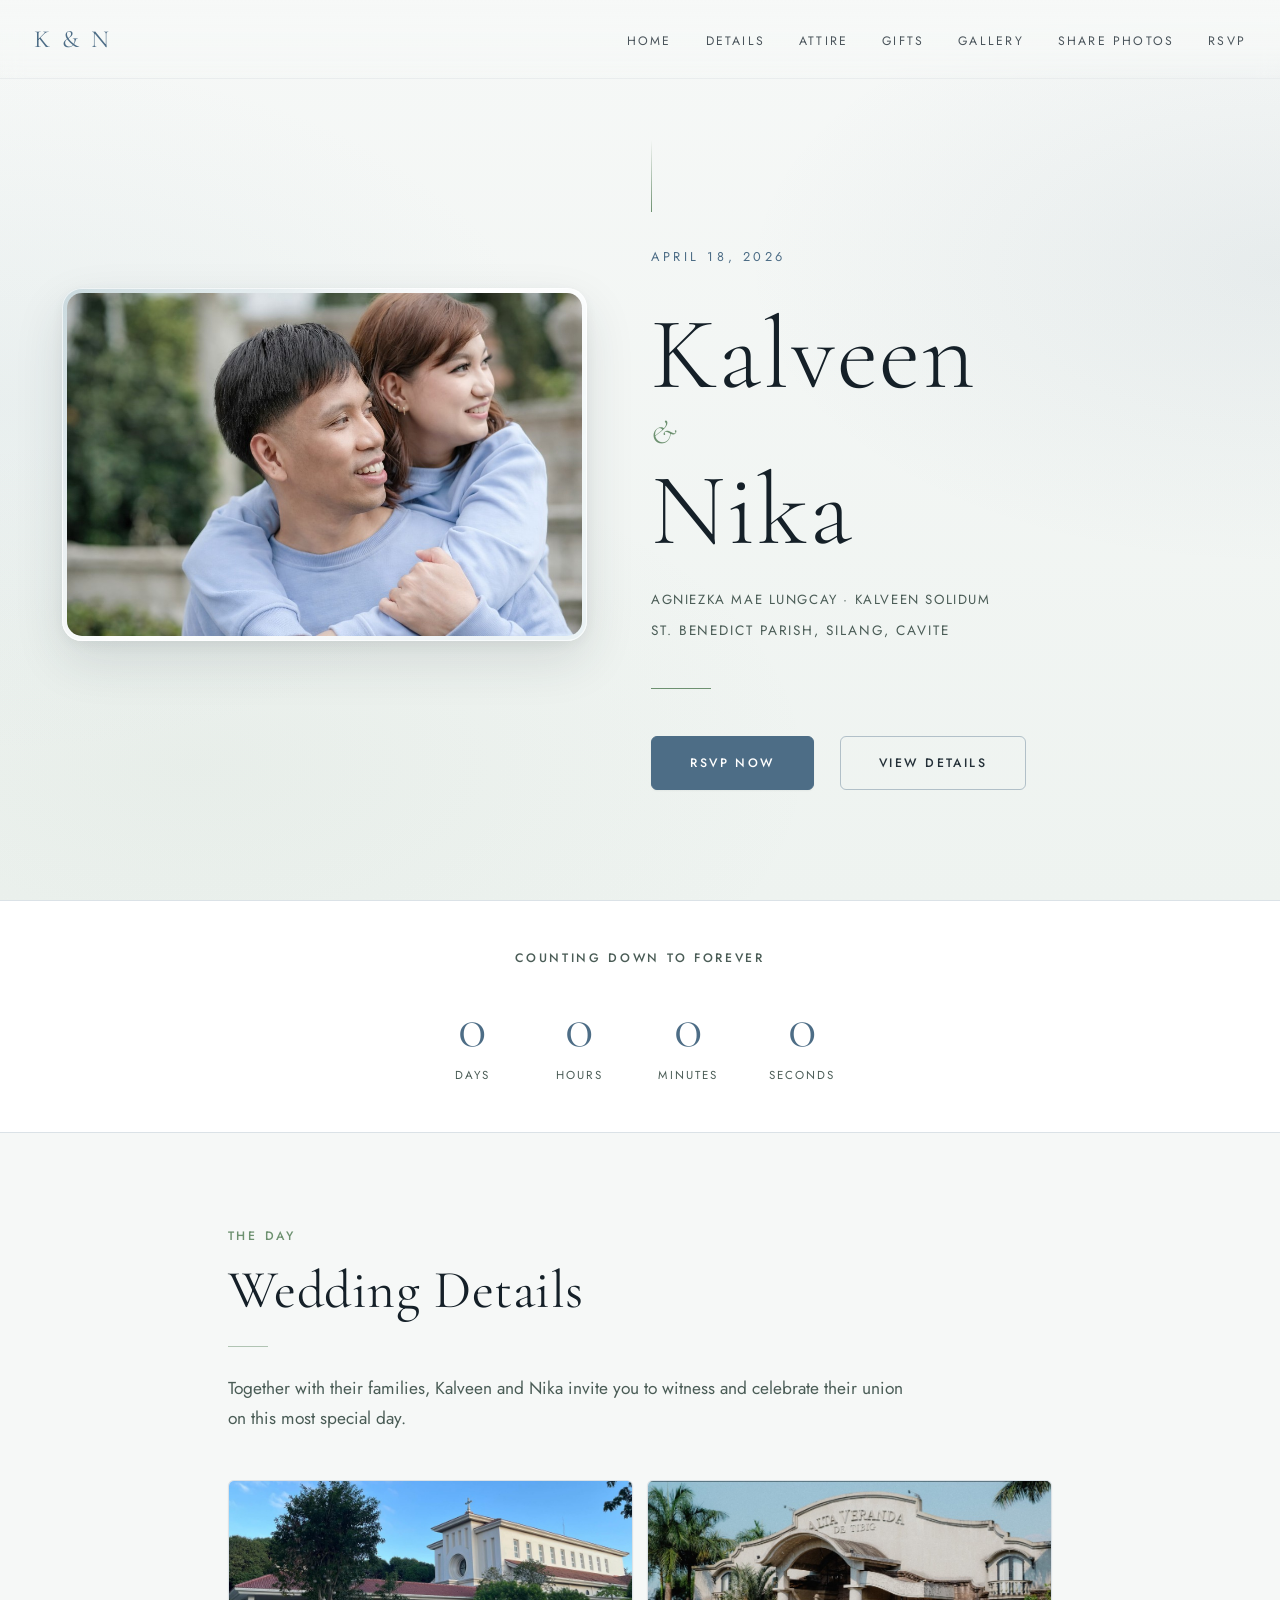
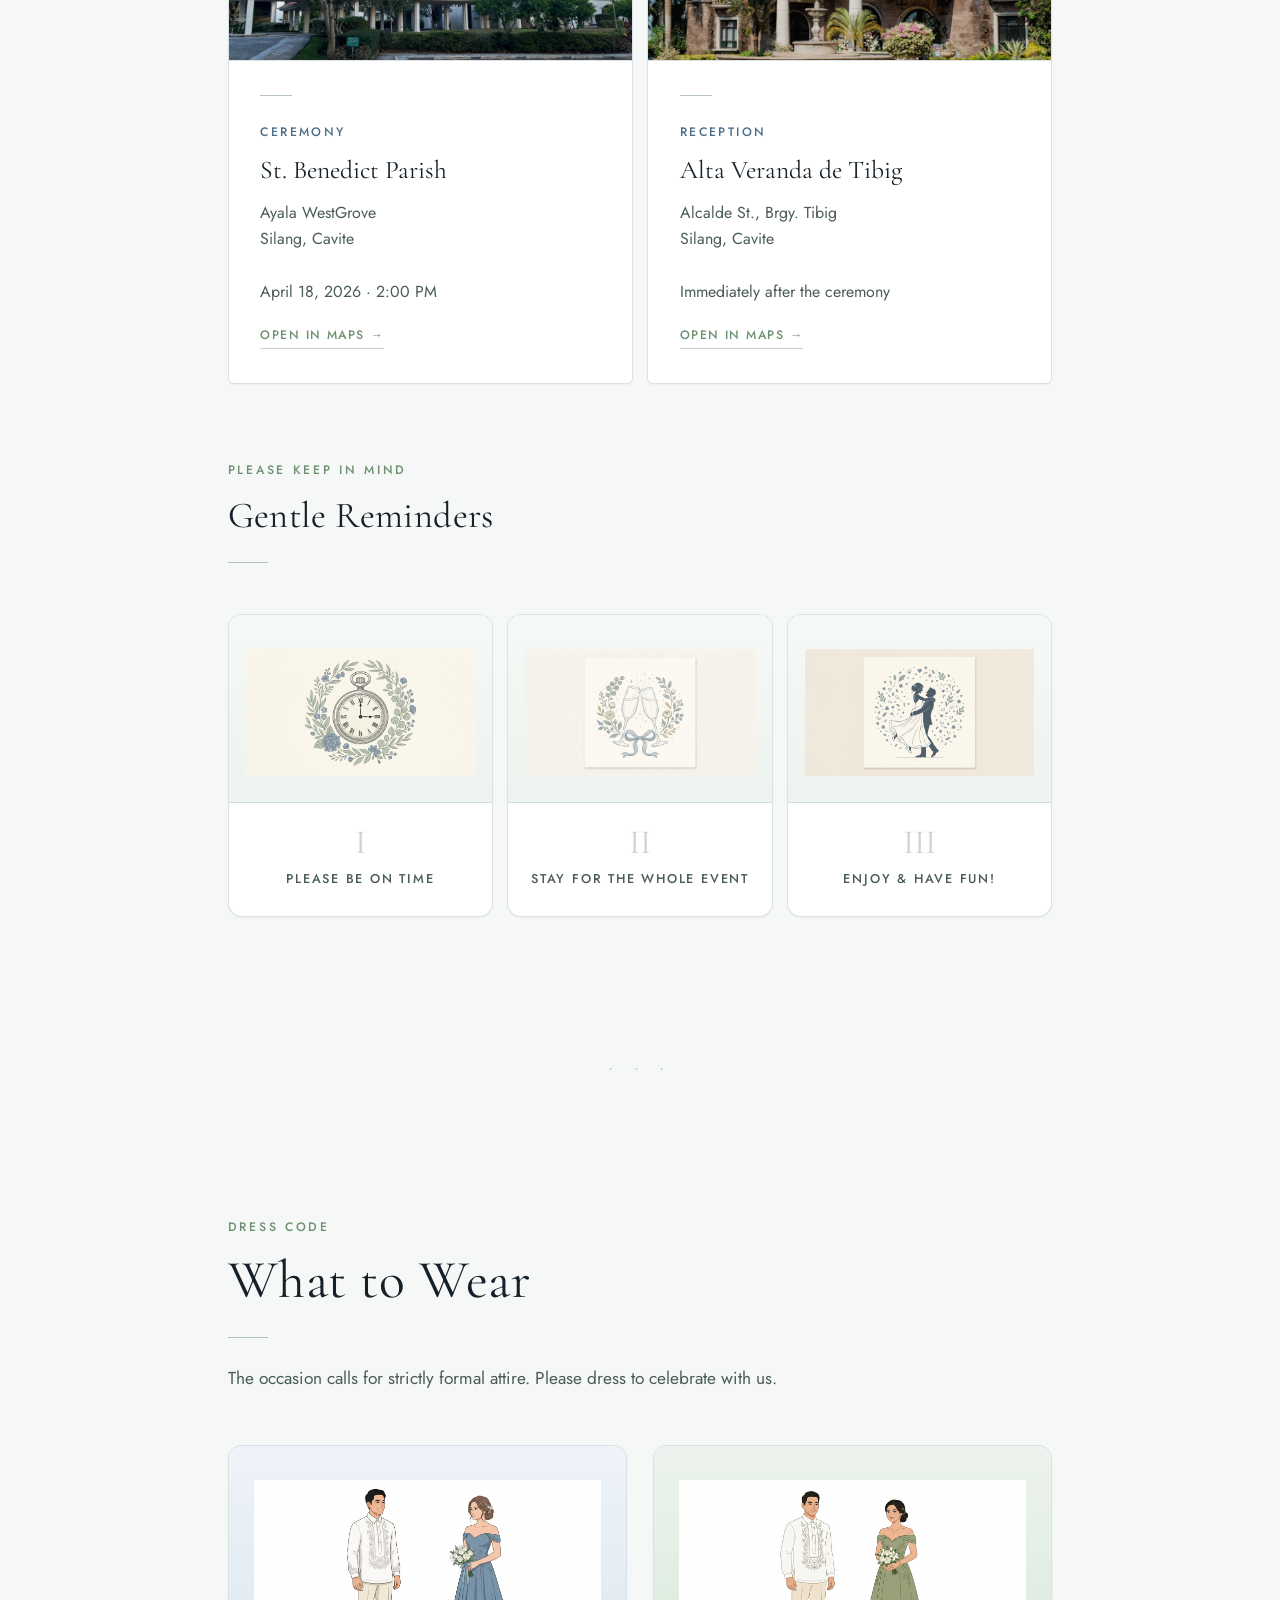
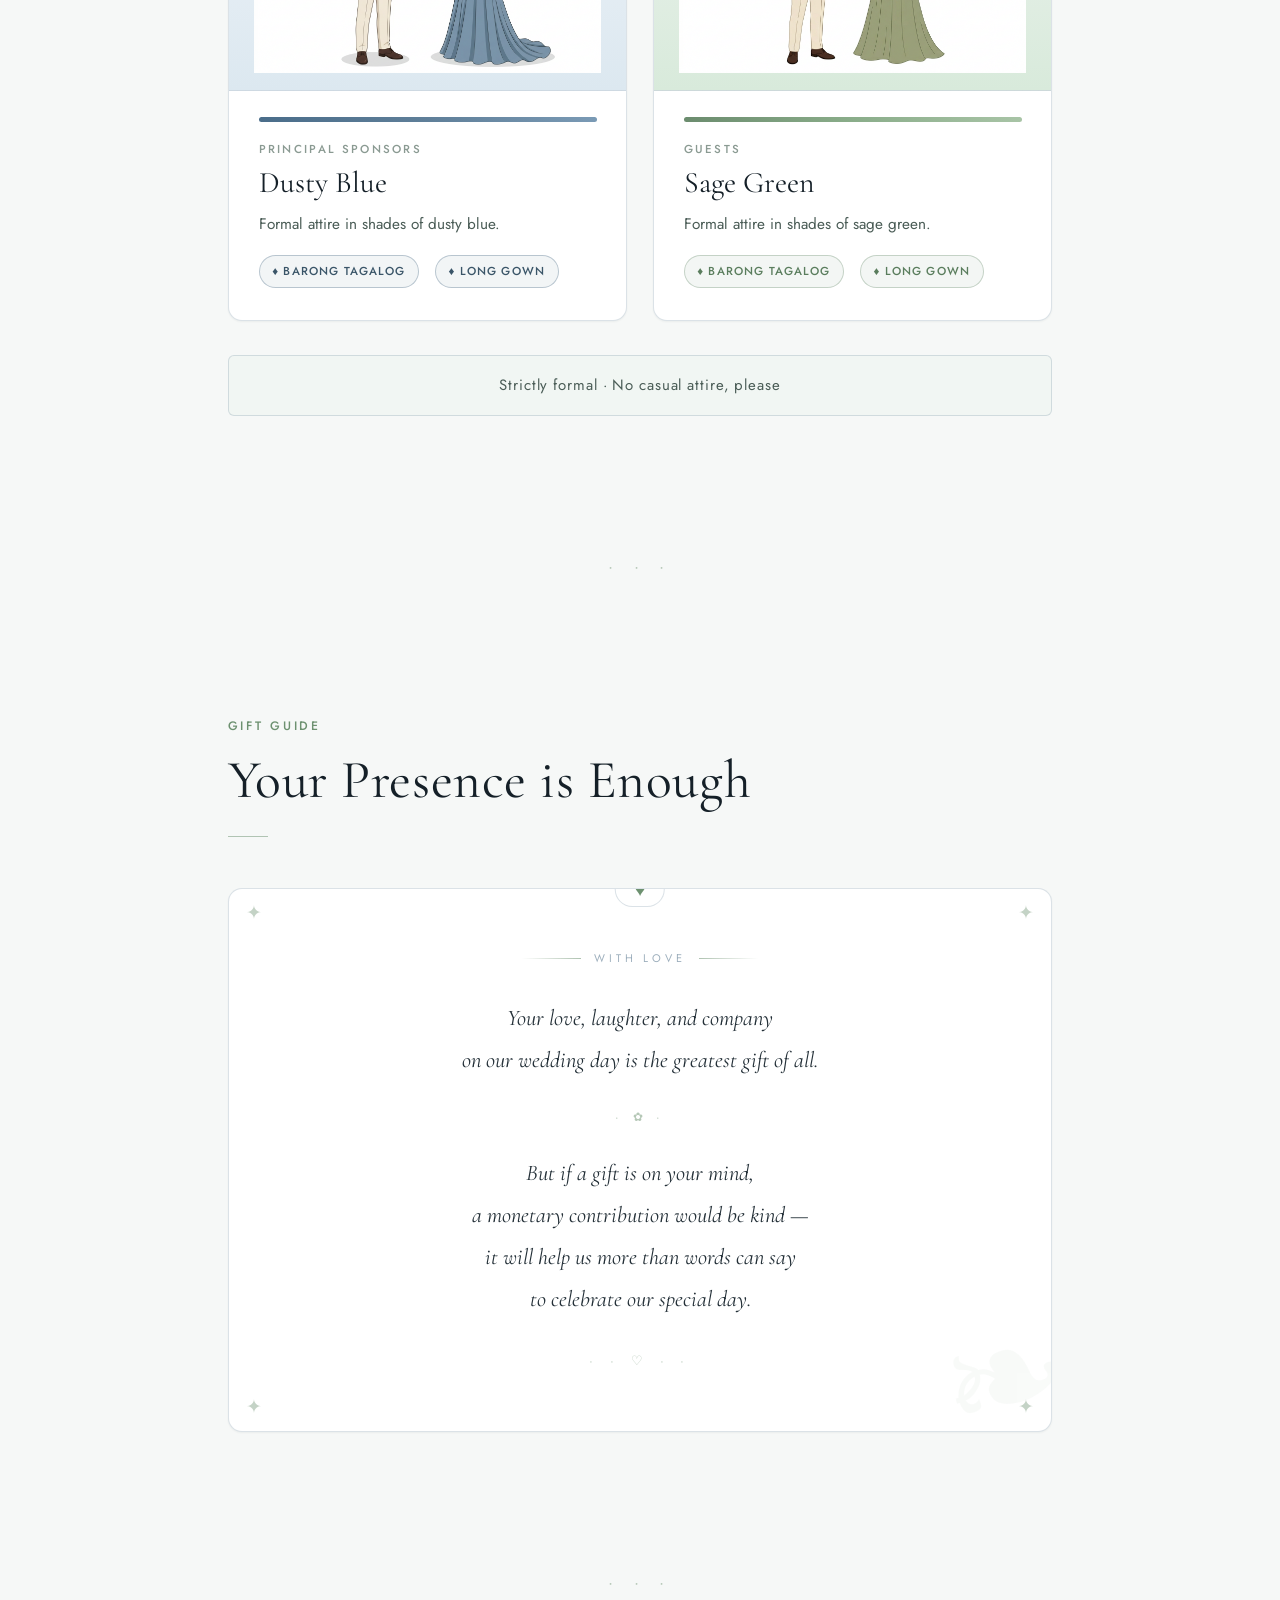
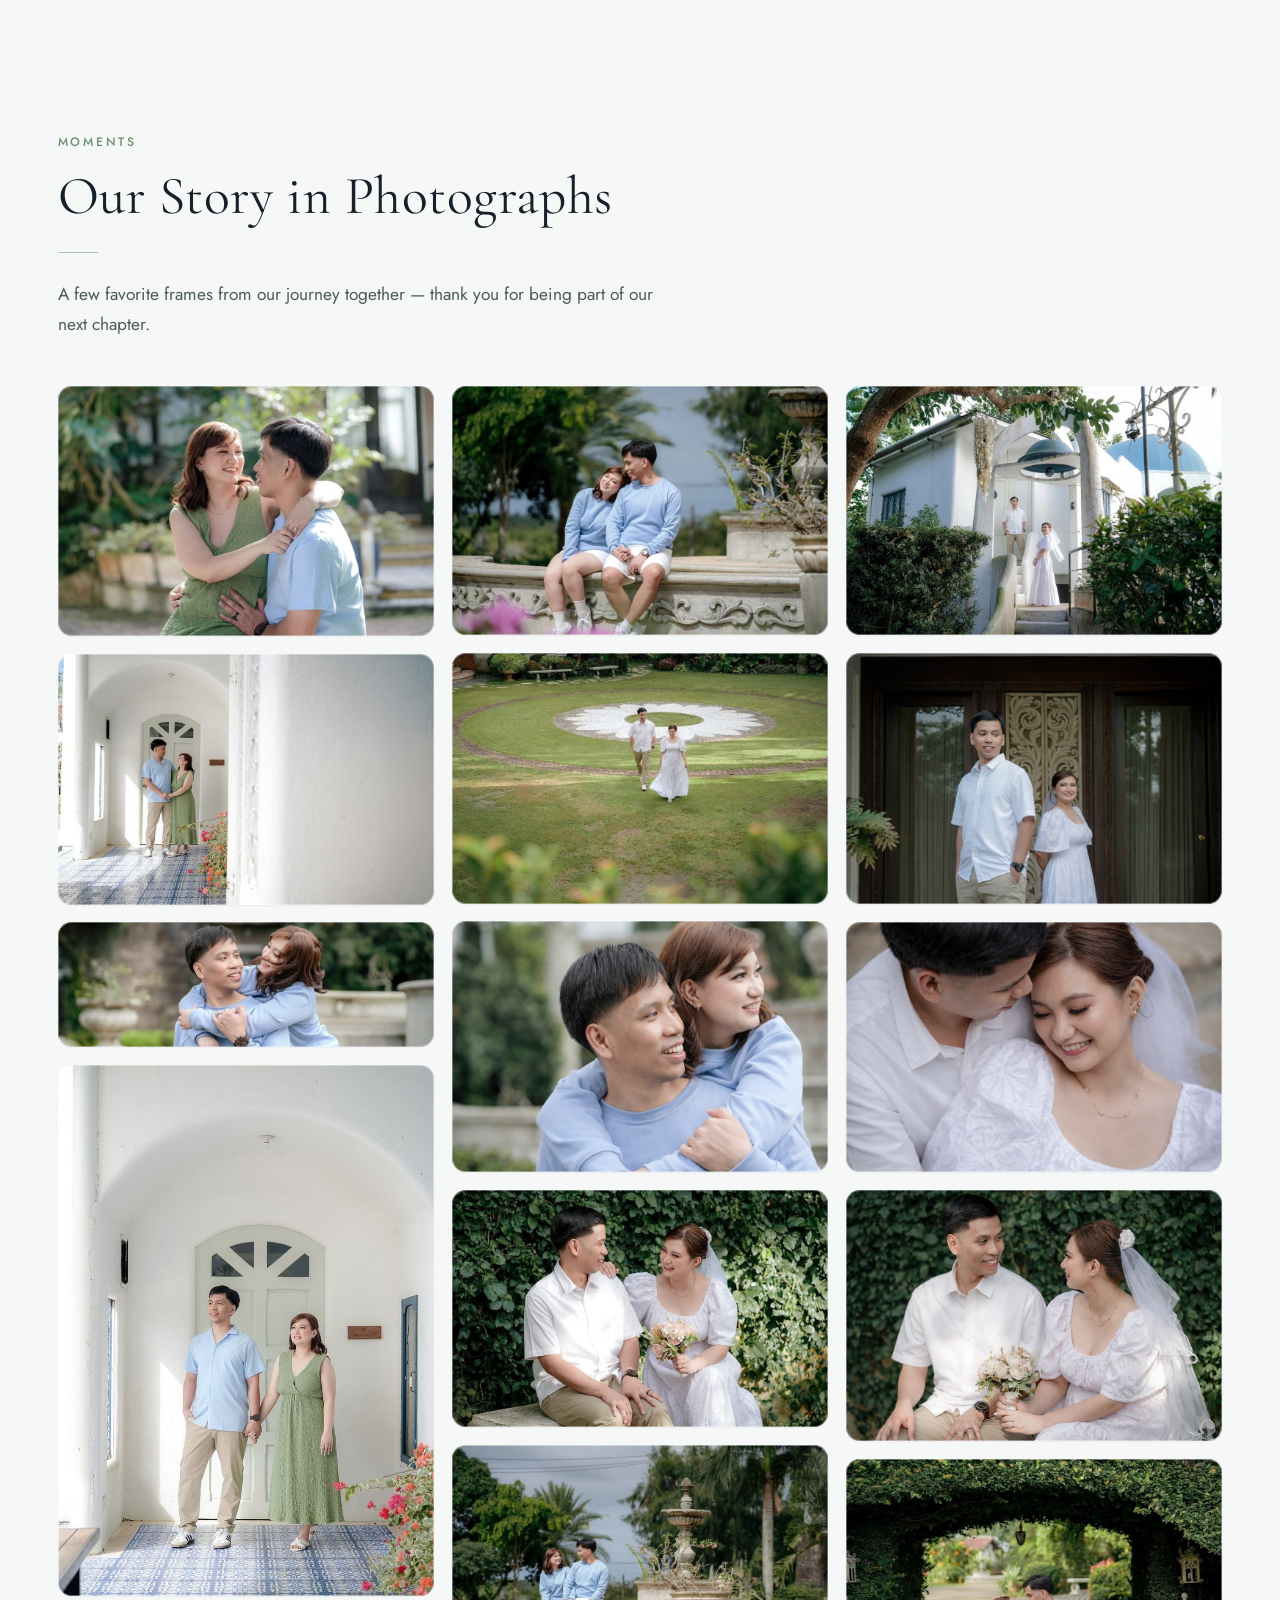
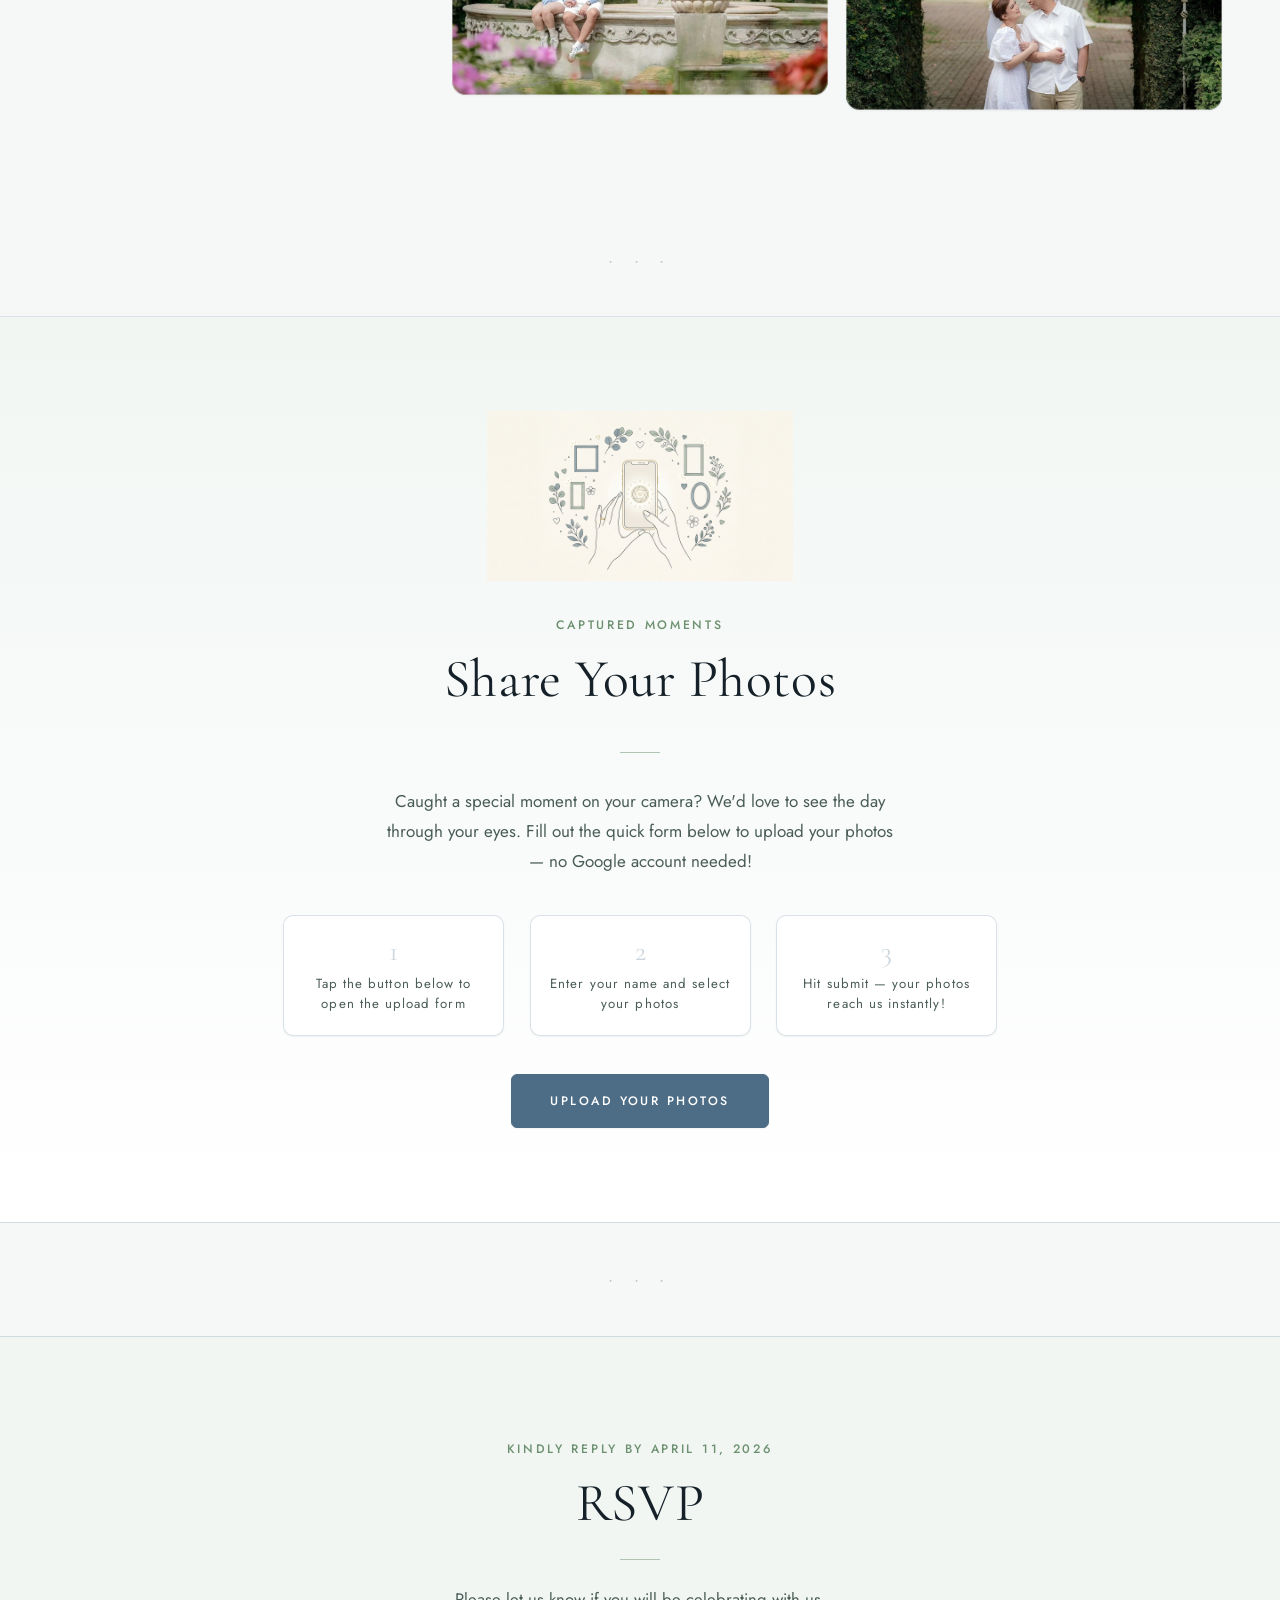
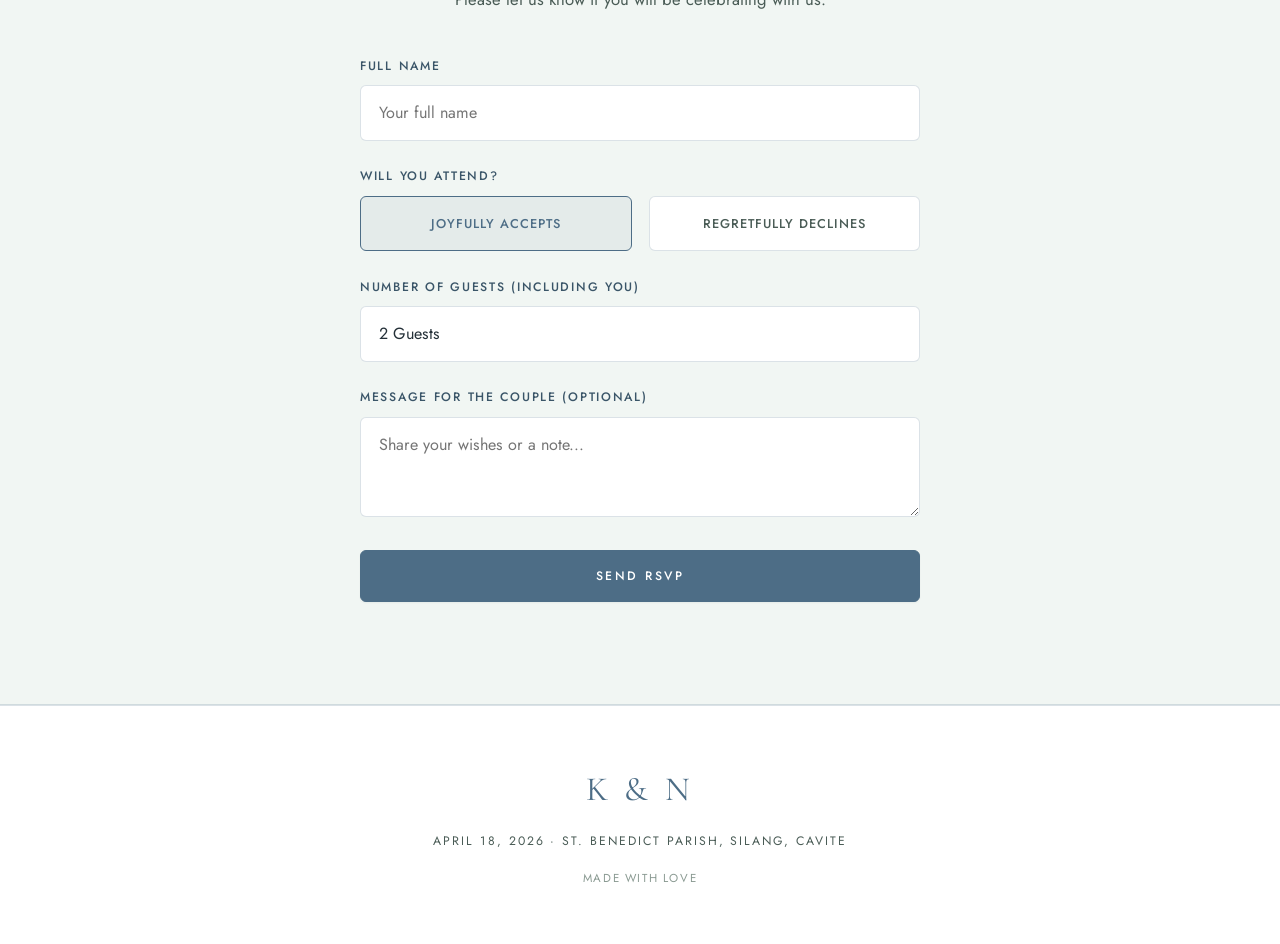
==== commit 52852649: "Switch Share Photos to Google Form link Made-with: Cursor" ====
--- a/index.html
+++ b/index.html
@@ -1678,24 +1678,24 @@
     <div class="section-rule"></div>
     <p class="share-body">
       Caught a special moment on your camera? We'd love to see the day through your eyes.
-      Upload your photos to our shared album and help us build a beautiful collection of memories together.
+      Fill out the quick form below to upload your photos — no Google account needed!
     </p>
     <div class="share-steps">
       <div class="share-step">
         <div class="share-step-num">1</div>
-        <p class="share-step-text">Tap the button below to open our shared album</p>
+        <p class="share-step-text">Tap the button below to open the upload form</p>
       </div>
       <div class="share-step">
         <div class="share-step-num">2</div>
-        <p class="share-step-text">Tap the <strong>+</strong> icon to add your photos</p>
+        <p class="share-step-text">Enter your name and select your photos</p>
       </div>
       <div class="share-step">
         <div class="share-step-num">3</div>
-        <p class="share-step-text">Your photos join our wedding album instantly</p>
+        <p class="share-step-text">Hit submit — your photos reach us instantly!</p>
       </div>
     </div>
-    <a href="https://photos.app.goo.gl/XEszyb5LvAdP88wV9" target="_blank" rel="noopener noreferrer" class="btn btn-primary">
-      Open Shared Album
+    <a href="https://docs.google.com/forms/d/e/1FAIpQLSf-CPYaTojx_7fK6ocQj3Ixf2yYdUaxOx2Wo4_4xHAMgCJYNg/viewform?usp=publish-editor" target="_blank" rel="noopener noreferrer" class="btn btn-primary">
+      Upload Your Photos
     </a>
   </div>
 </section>
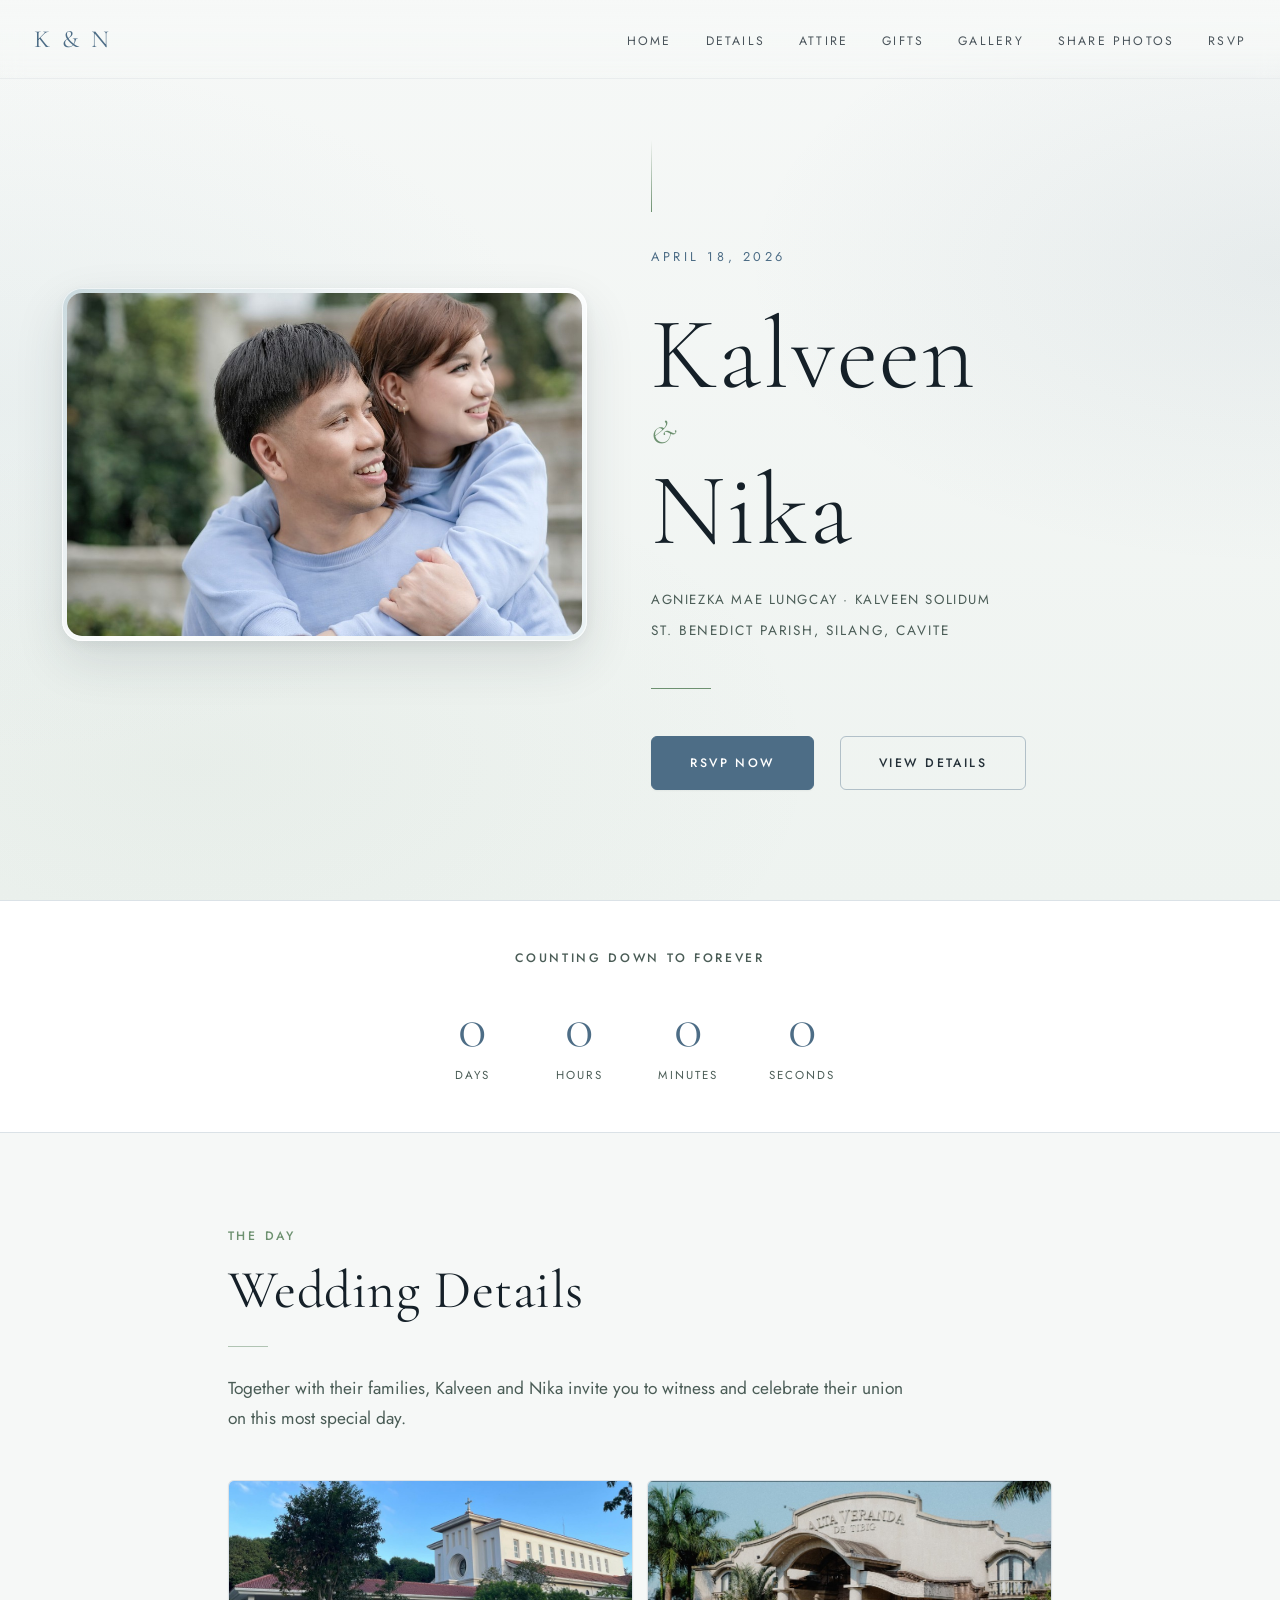
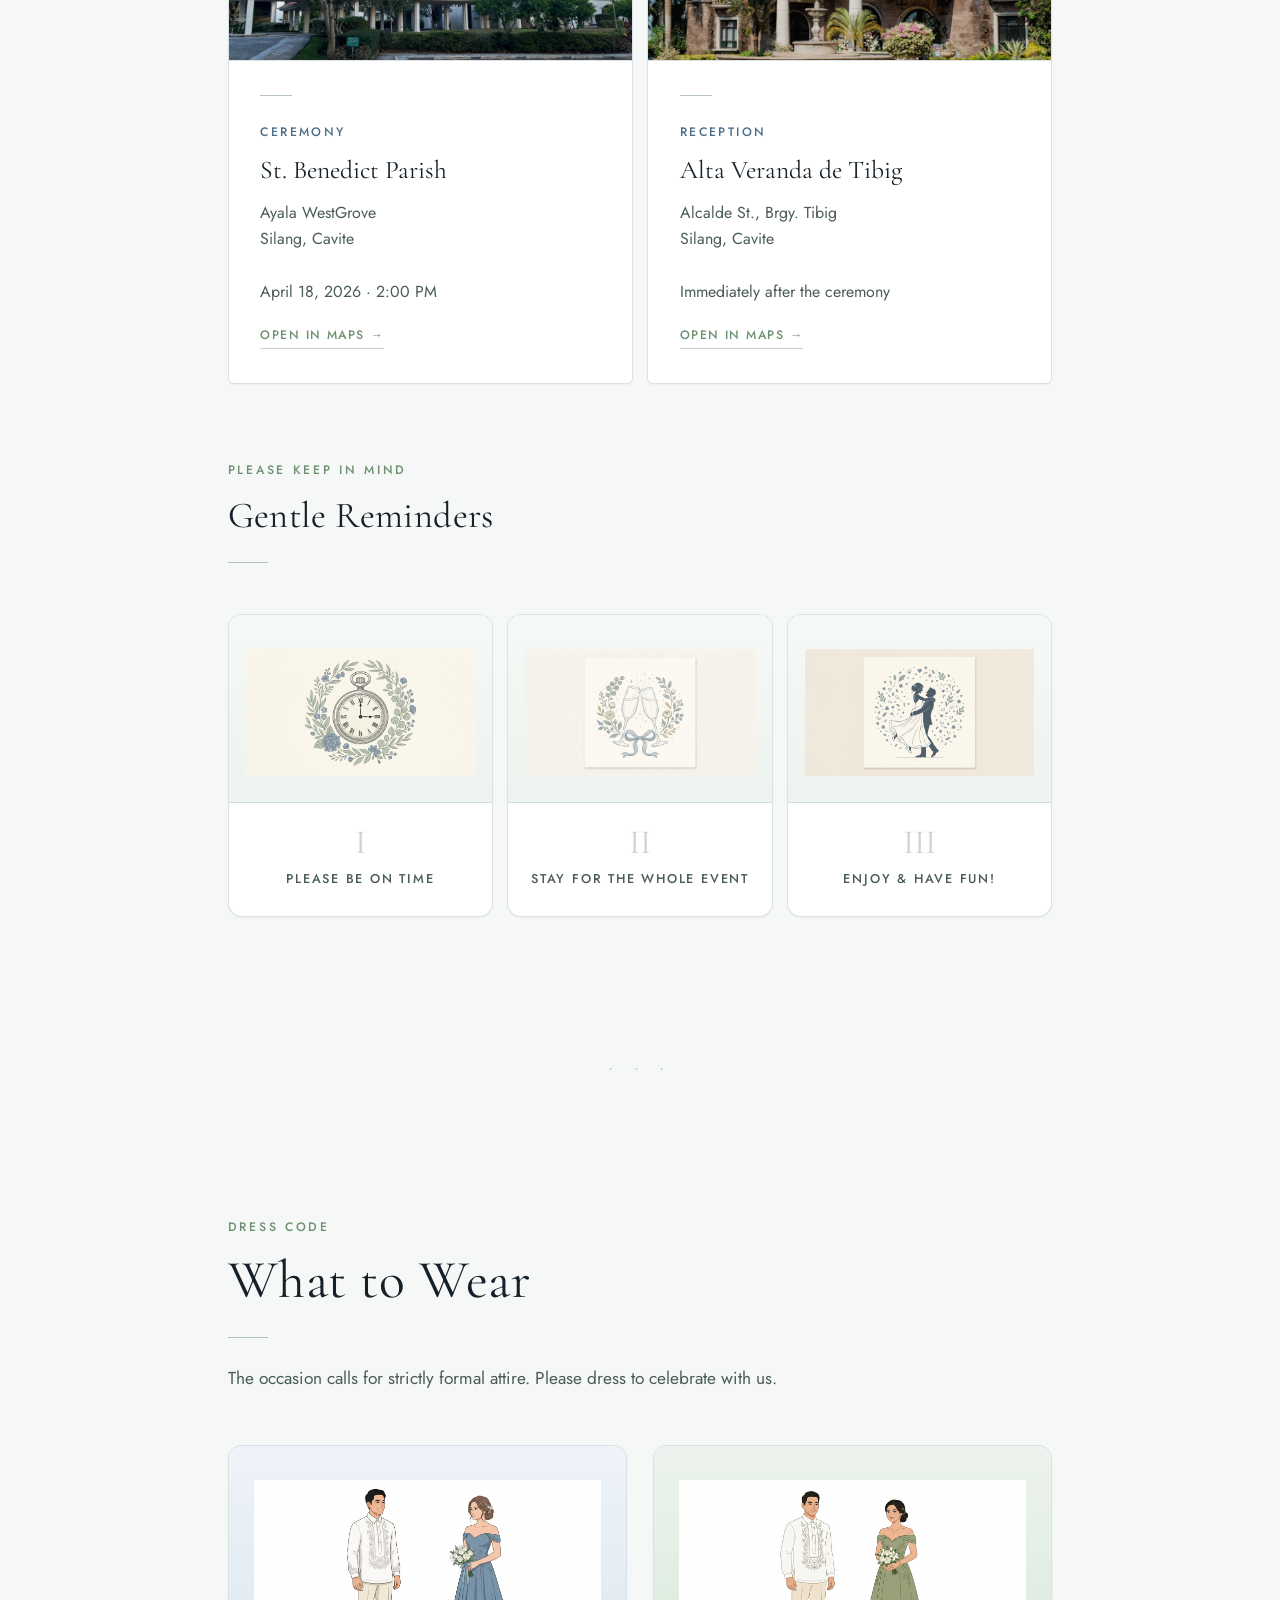
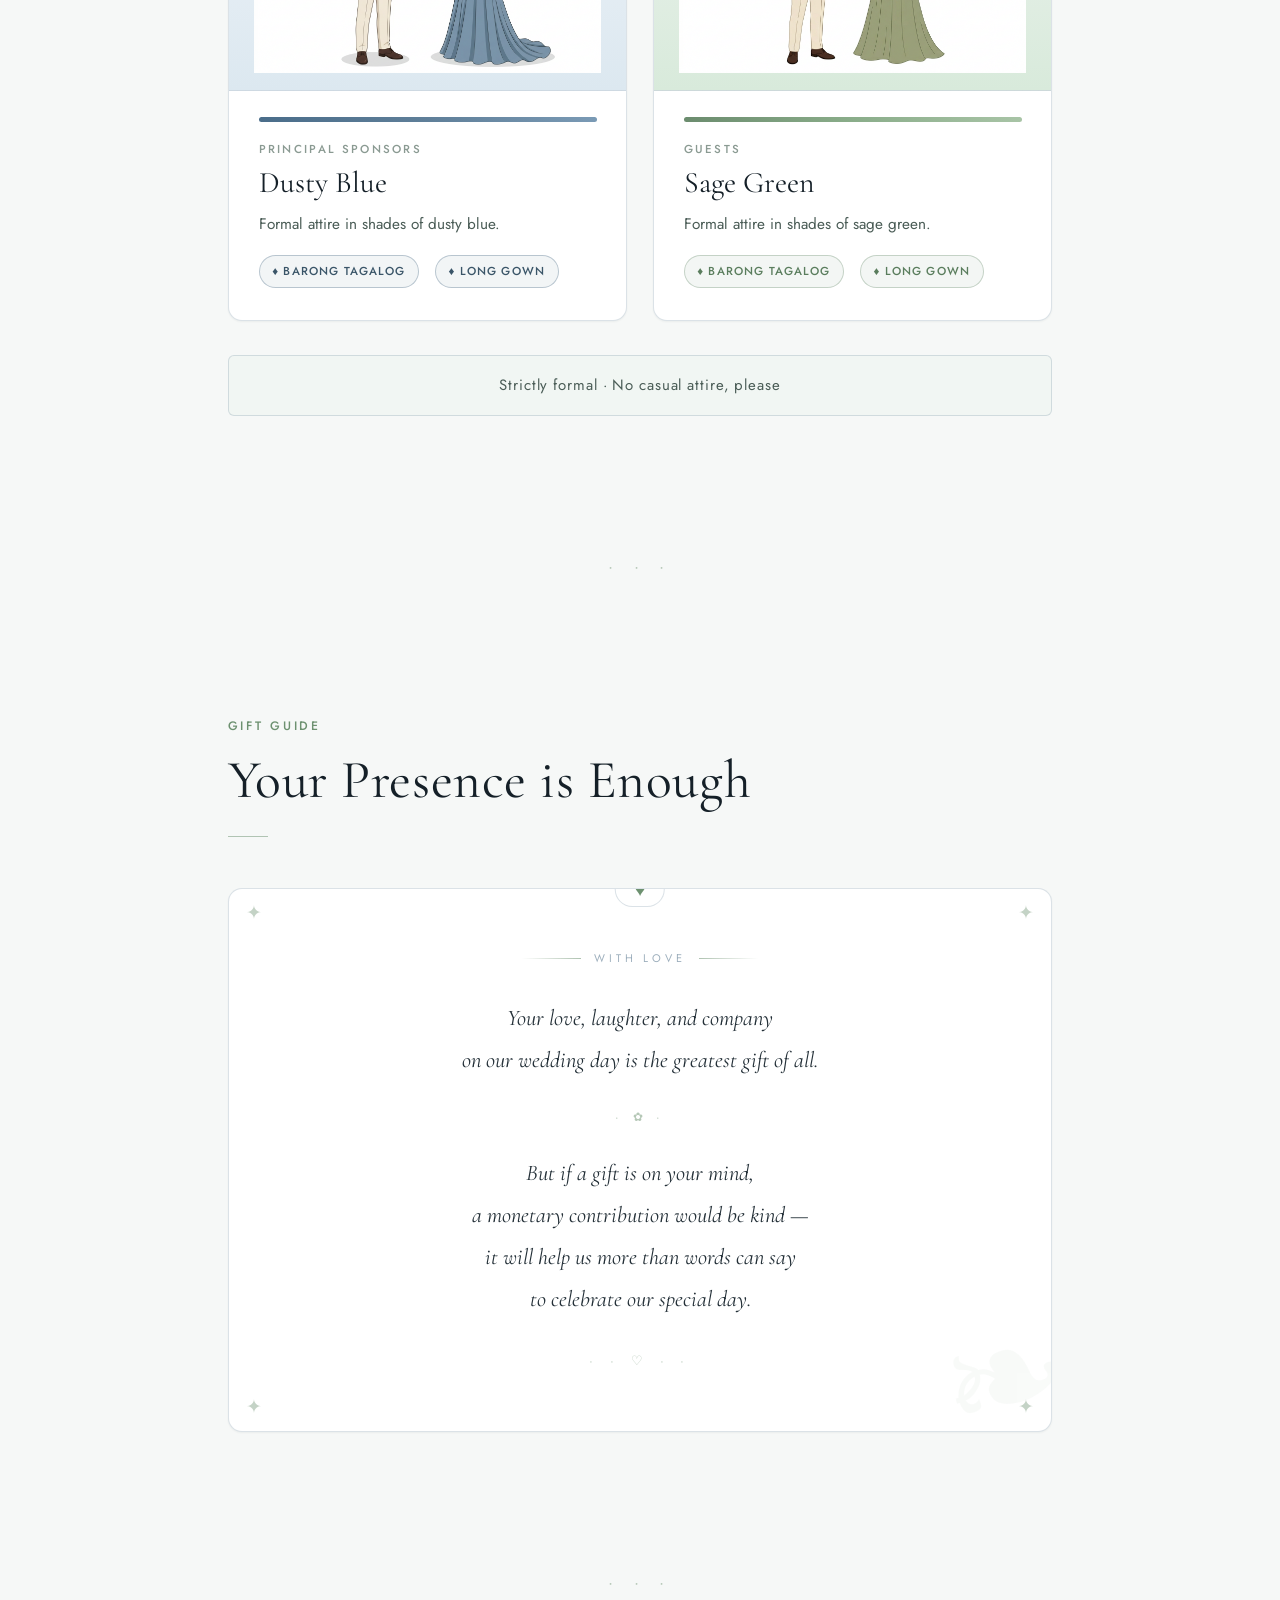
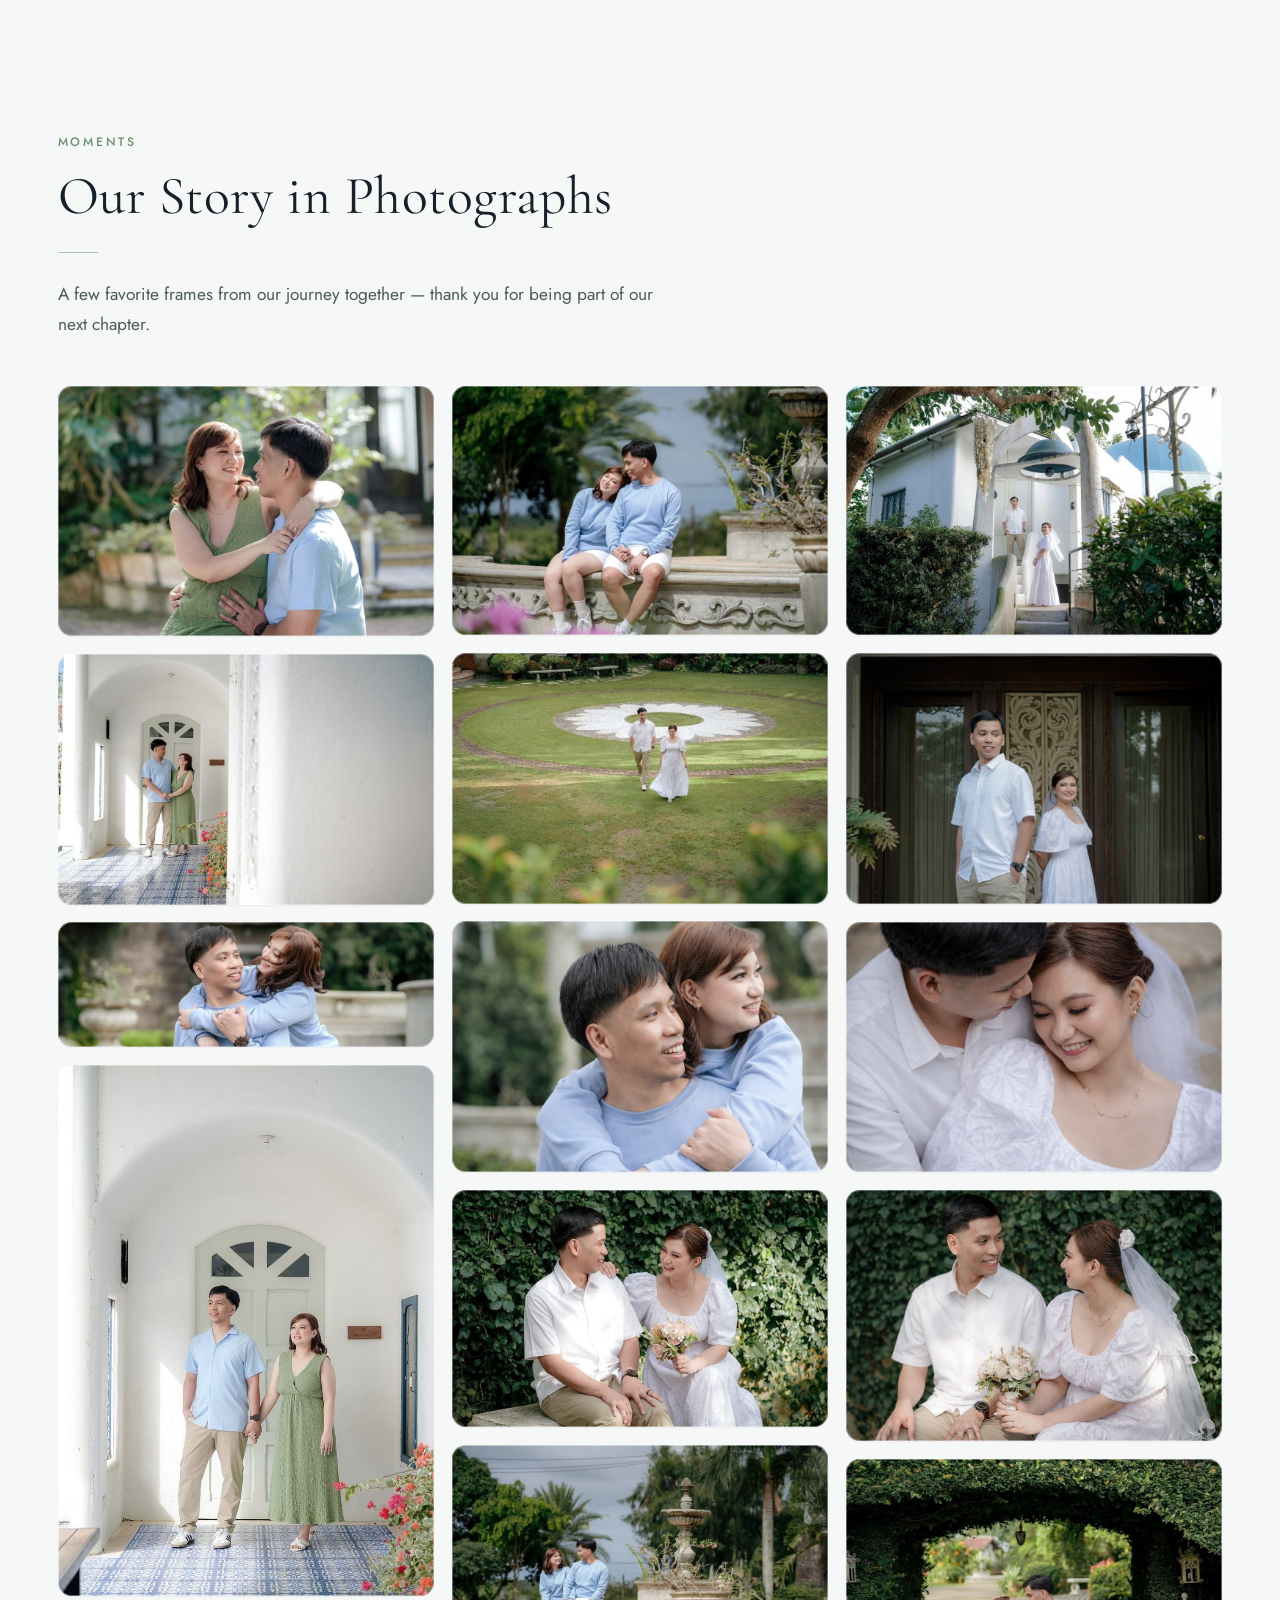
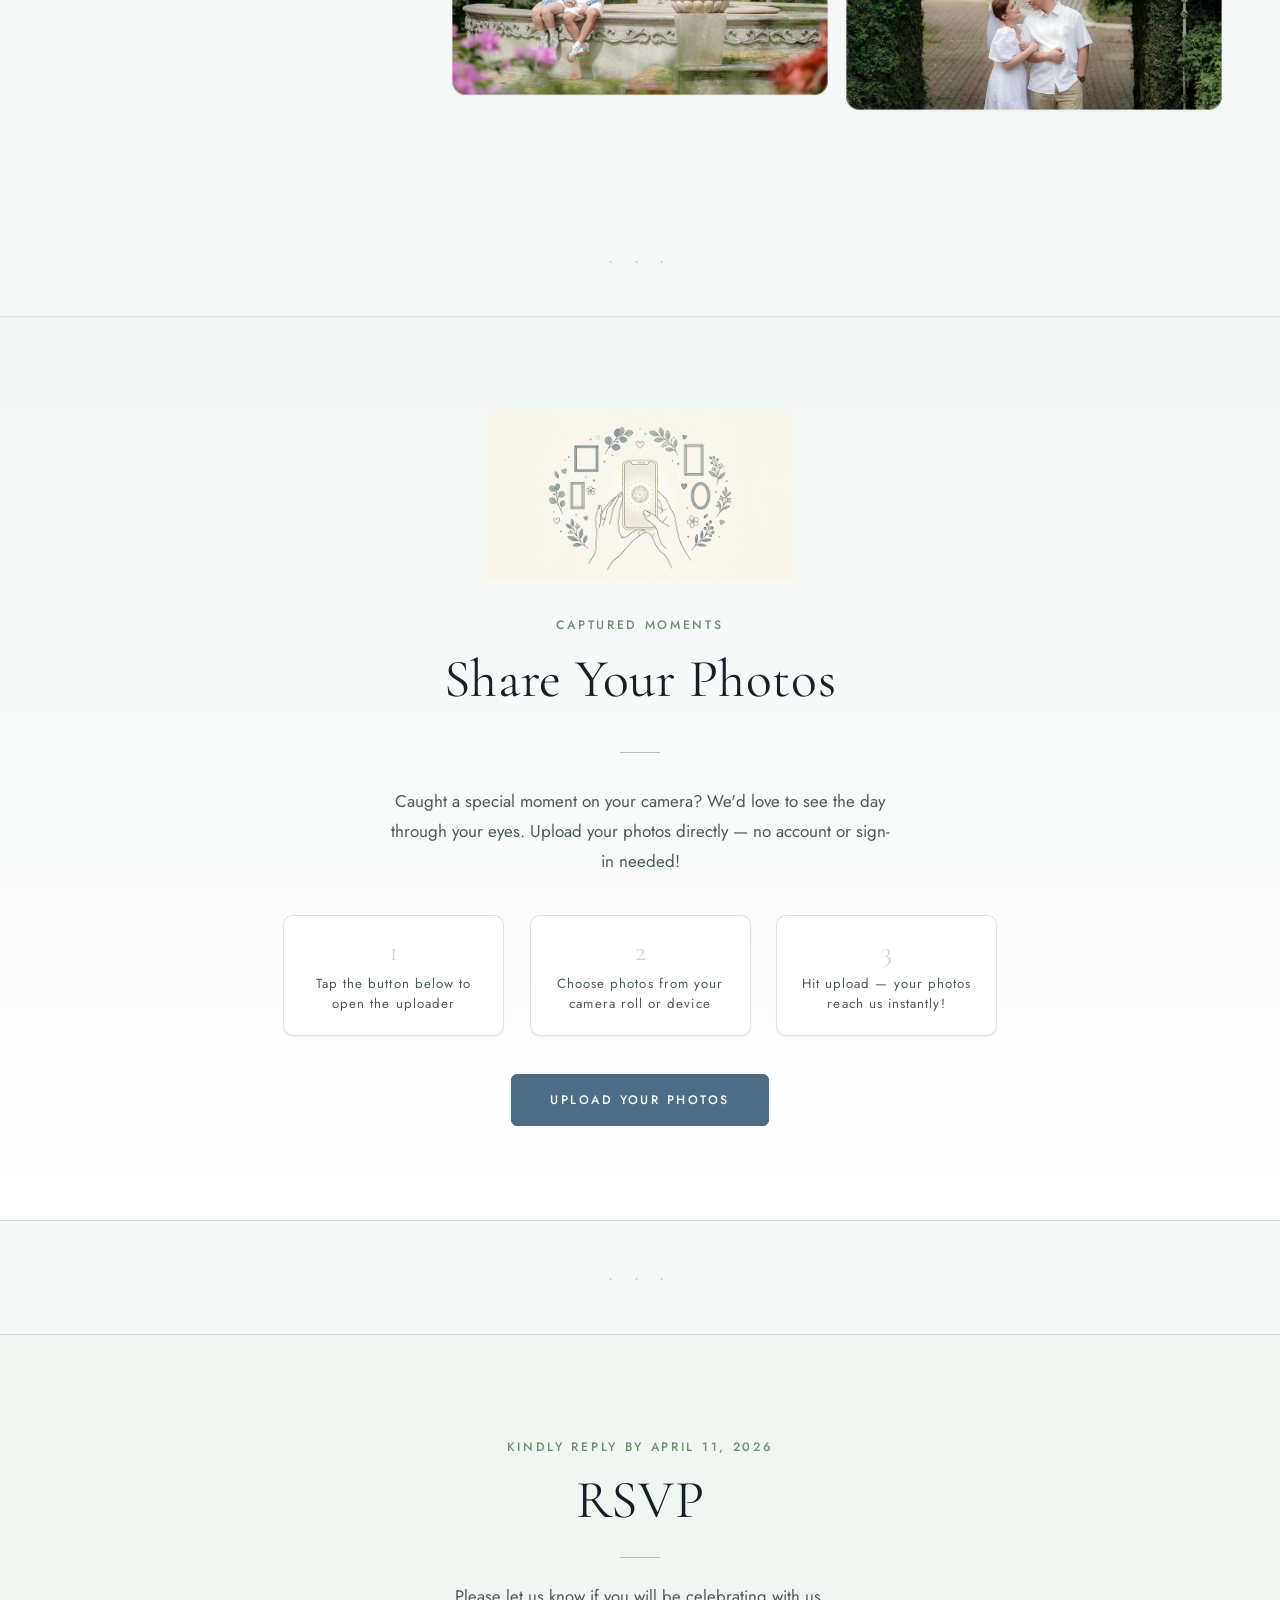
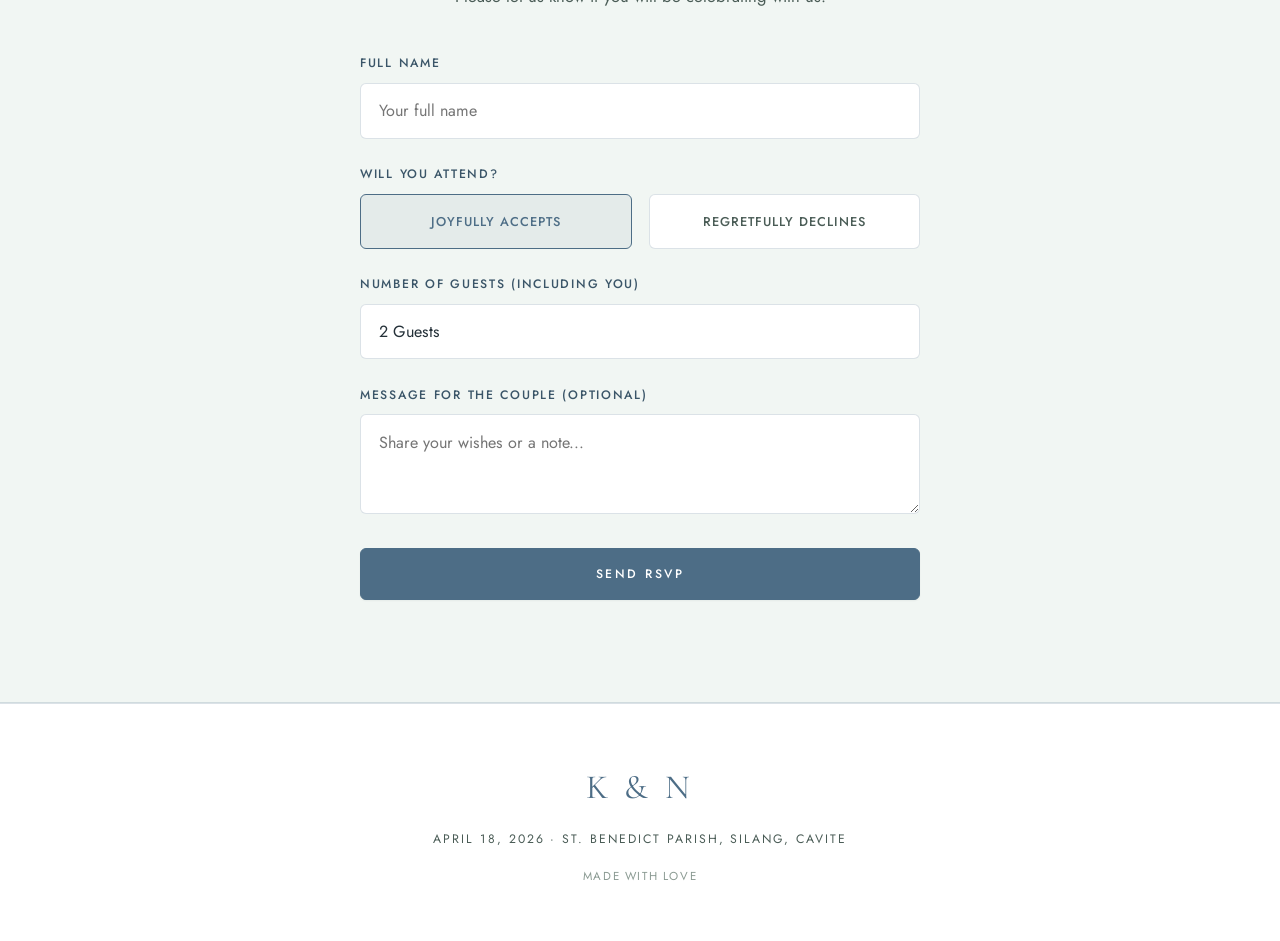
==== commit 74889613: "Replace Google Form with Filestack upload widget Made-with: Cursor" ====
--- a/index.html
+++ b/index.html
@@ -1678,25 +1678,32 @@
     <div class="section-rule"></div>
     <p class="share-body">
       Caught a special moment on your camera? We'd love to see the day through your eyes.
-      Fill out the quick form below to upload your photos — no Google account needed!
+      Upload your photos directly — no account or sign-in needed!
     </p>
     <div class="share-steps">
       <div class="share-step">
         <div class="share-step-num">1</div>
-        <p class="share-step-text">Tap the button below to open the upload form</p>
+        <p class="share-step-text">Tap the button below to open the uploader</p>
       </div>
       <div class="share-step">
         <div class="share-step-num">2</div>
-        <p class="share-step-text">Enter your name and select your photos</p>
+        <p class="share-step-text">Choose photos from your camera roll or device</p>
       </div>
       <div class="share-step">
         <div class="share-step-num">3</div>
-        <p class="share-step-text">Hit submit — your photos reach us instantly!</p>
+        <p class="share-step-text">Hit upload — your photos reach us instantly!</p>
       </div>
     </div>
-    <a href="https://docs.google.com/forms/d/e/1FAIpQLSf-CPYaTojx_7fK6ocQj3Ixf2yYdUaxOx2Wo4_4xHAMgCJYNg/viewform?usp=publish-editor" target="_blank" rel="noopener noreferrer" class="btn btn-primary">
+
+    <div id="upload-success" style="display:none;margin-bottom:1.5rem;">
+      <p style="font-family:'Cormorant Garamond',serif;font-size:1.2rem;font-style:italic;color:var(--accent-sage);text-align:center;">
+        ✦ Thank you! Your photos have been uploaded. ✦
+      </p>
+    </div>
+
+    <button type="button" class="btn btn-primary" id="upload-btn" onclick="openFilestack()">
       Upload Your Photos
-    </a>
+    </button>
   </div>
 </section>
 
@@ -1838,6 +1845,23 @@
       closeLightbox();
     }
   });
+  // FILESTACK UPLOAD
+  function openFilestack() {
+    const client = filestack.init('AdAAjYLUqTSq0nSWvjcuBz');
+    client.picker({
+      accept: ['image/*'],
+      maxFiles: 20,
+      uploadInBackground: false,
+      fromSources: ['local_file_system', 'imagesearch', 'url'],
+      onUploadDone: function(result) {
+        if (result.filesUploaded && result.filesUploaded.length > 0) {
+          document.getElementById('upload-success').style.display = 'block';
+          document.getElementById('upload-btn').textContent = 'Upload More Photos';
+        }
+      }
+    }).open();
+  }
 </script>
+<script src="https://static.filestackapi.com/filestack-js/3.x.x/filestack.min.js"></script>
 </body>
 </html>
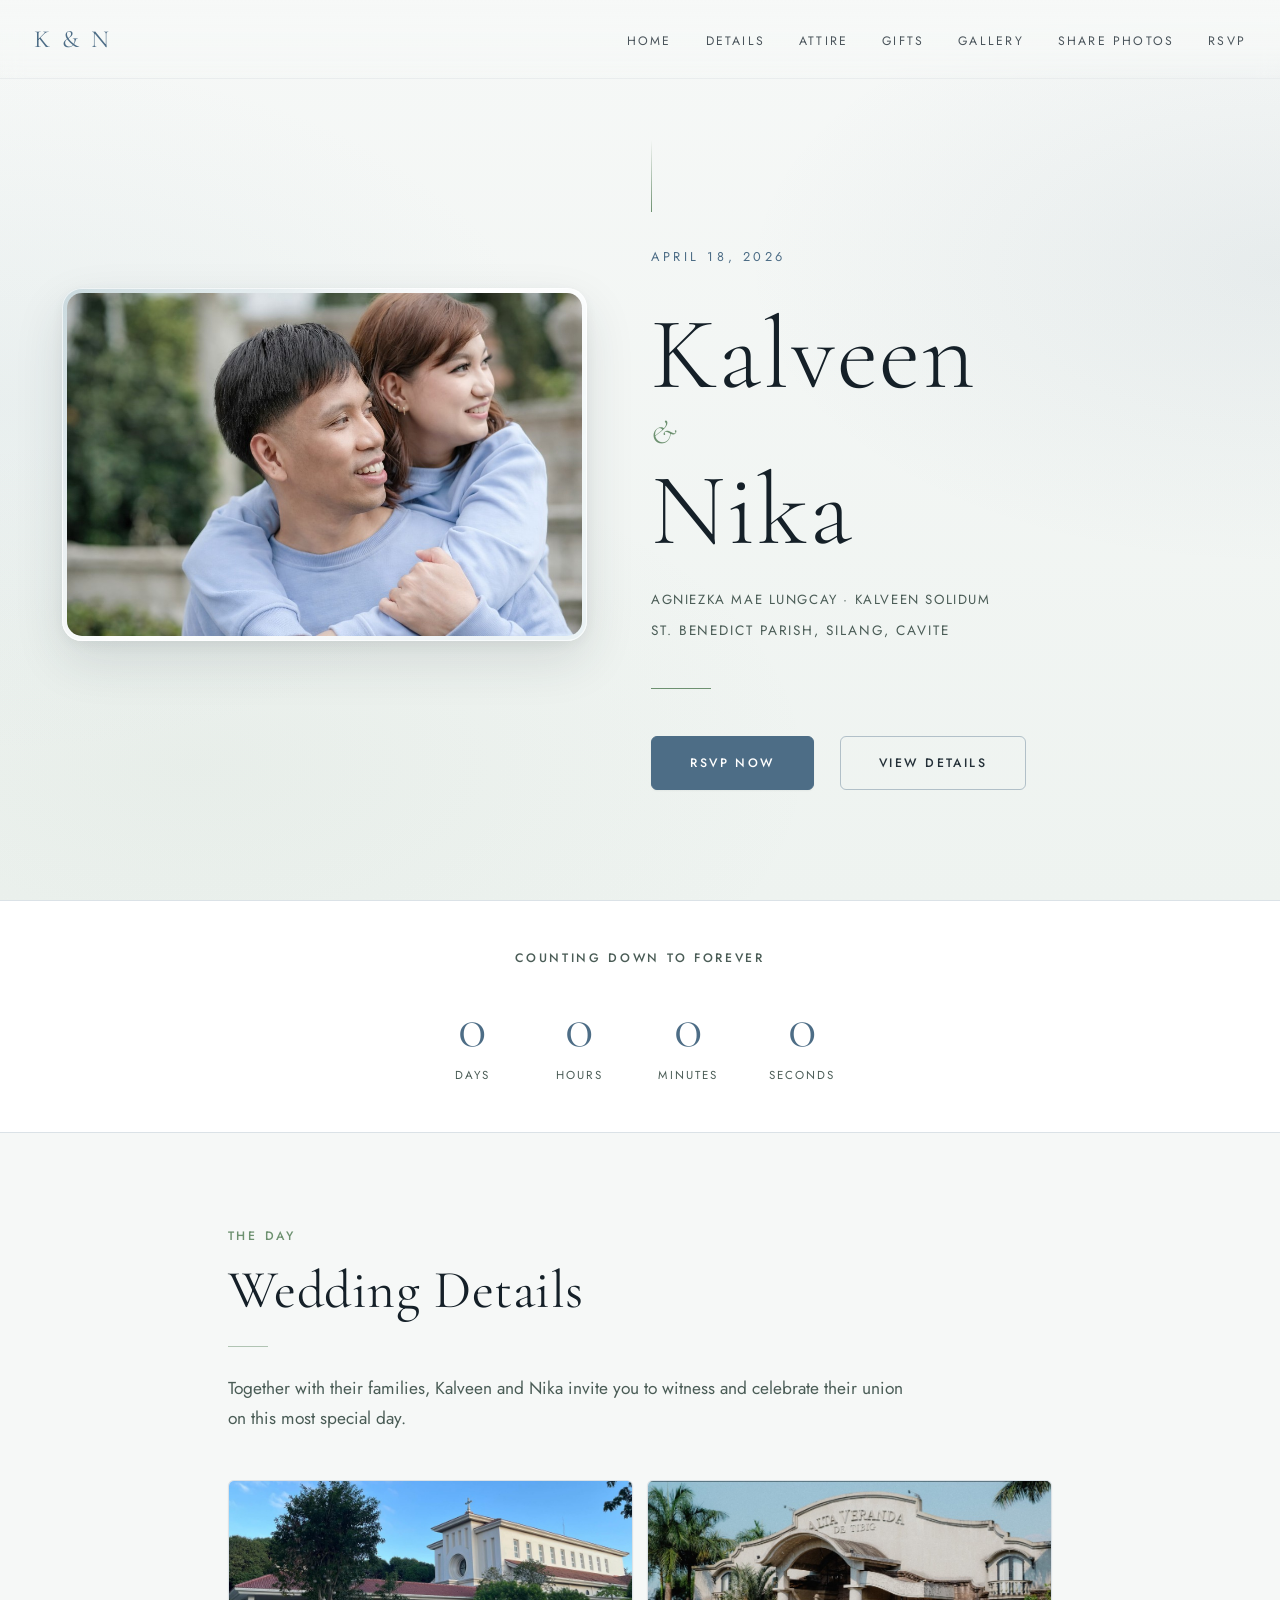
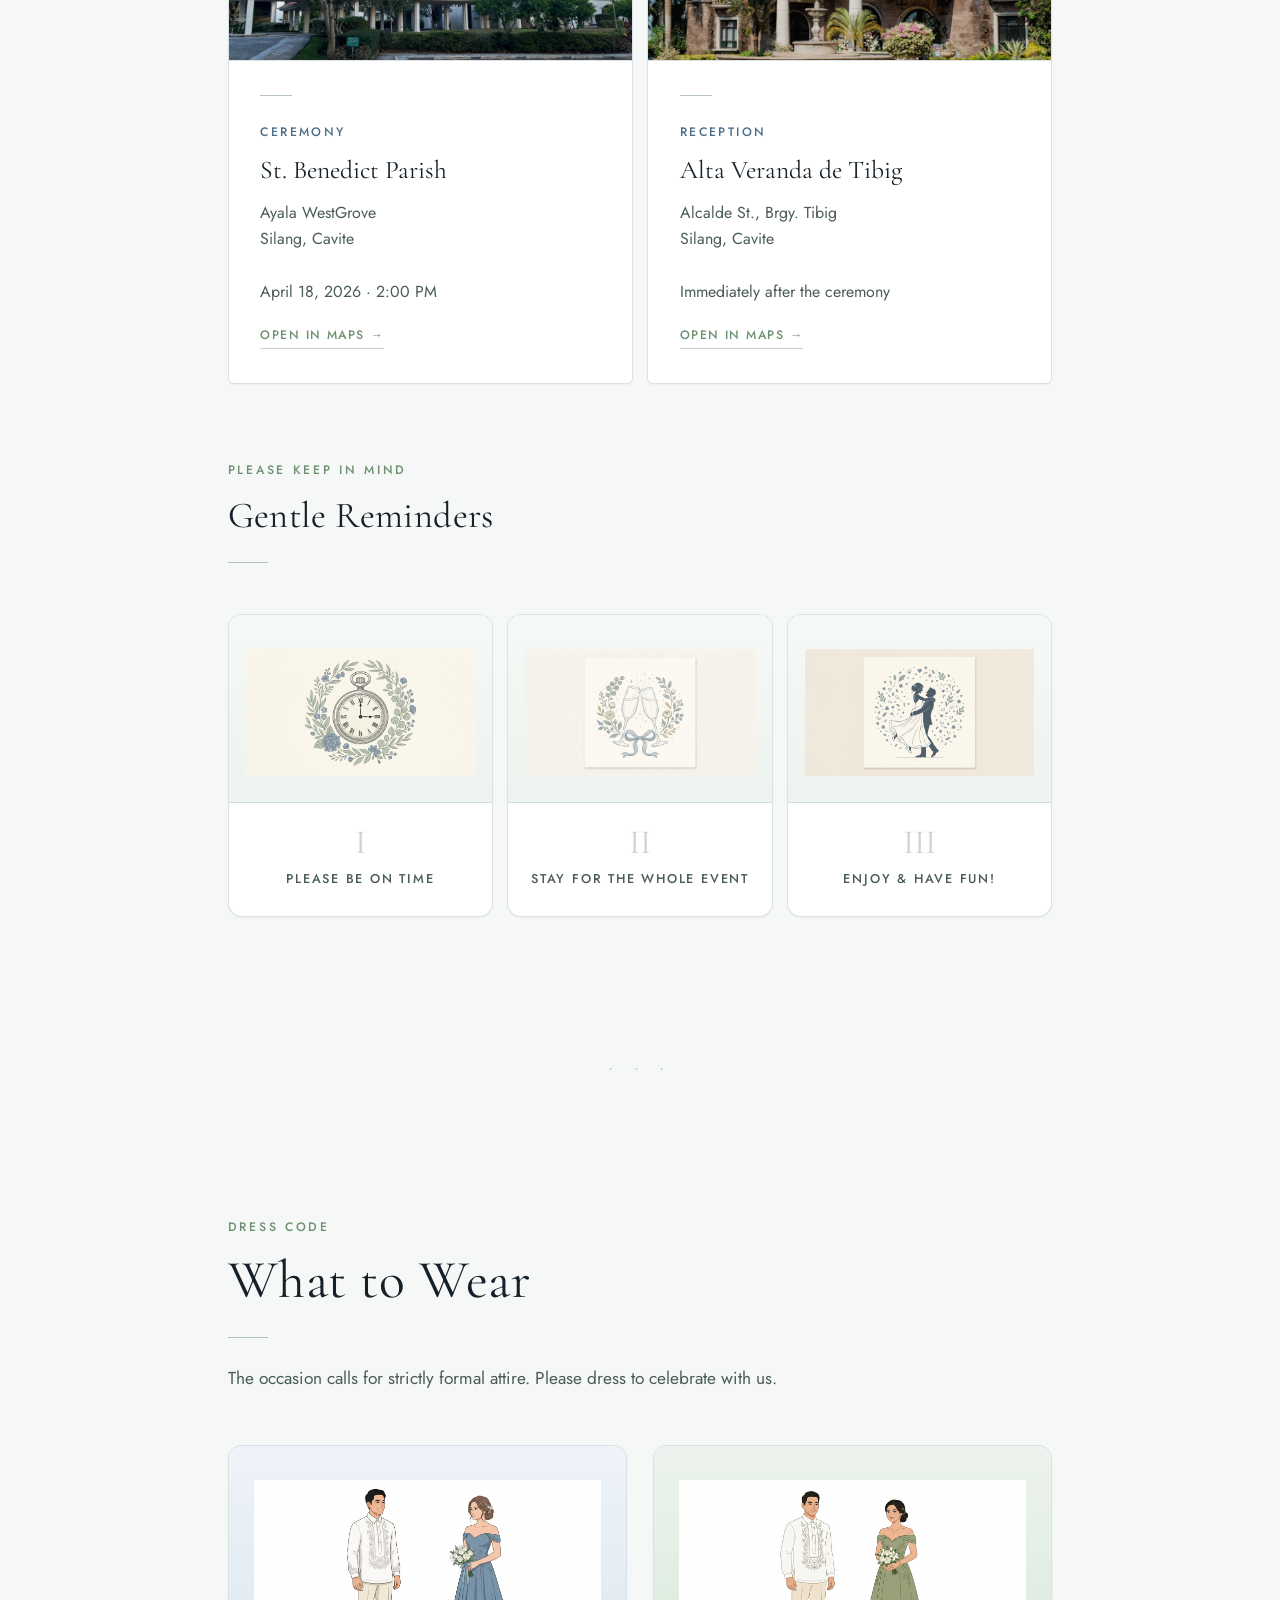
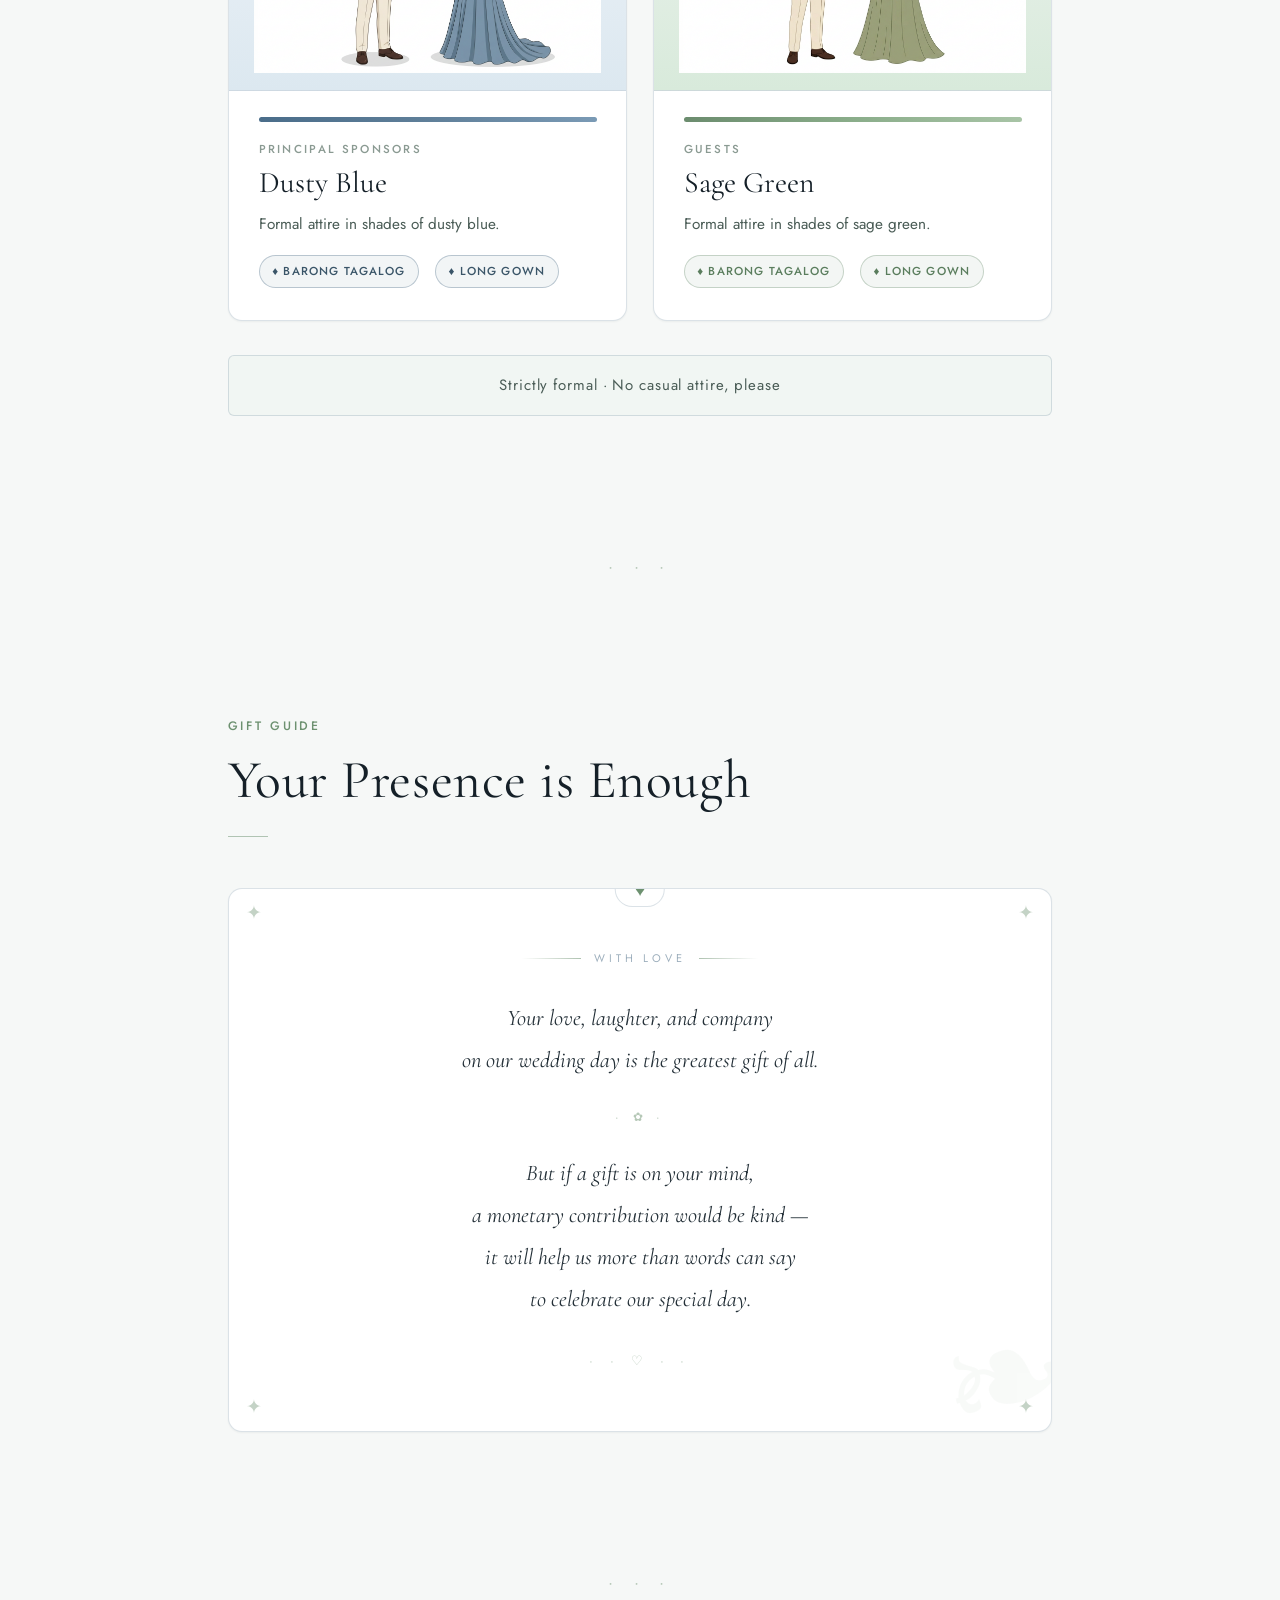
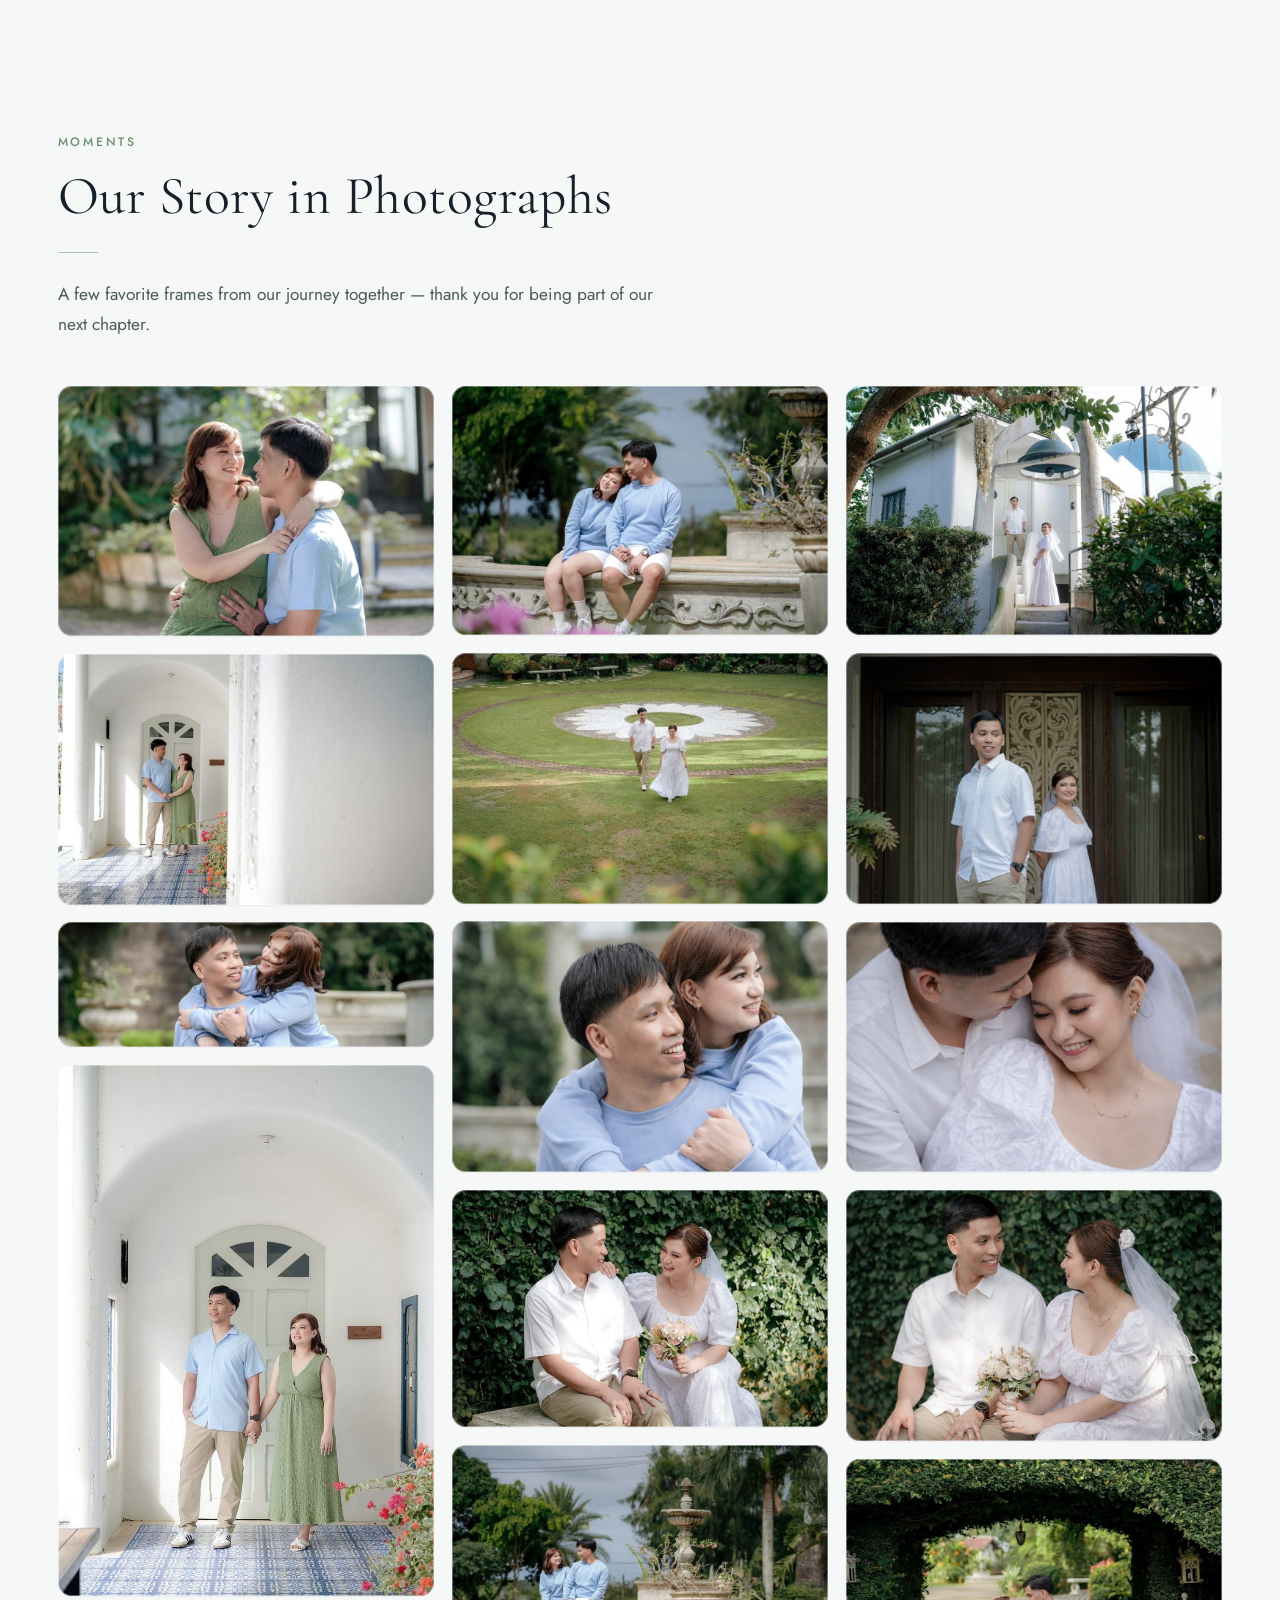
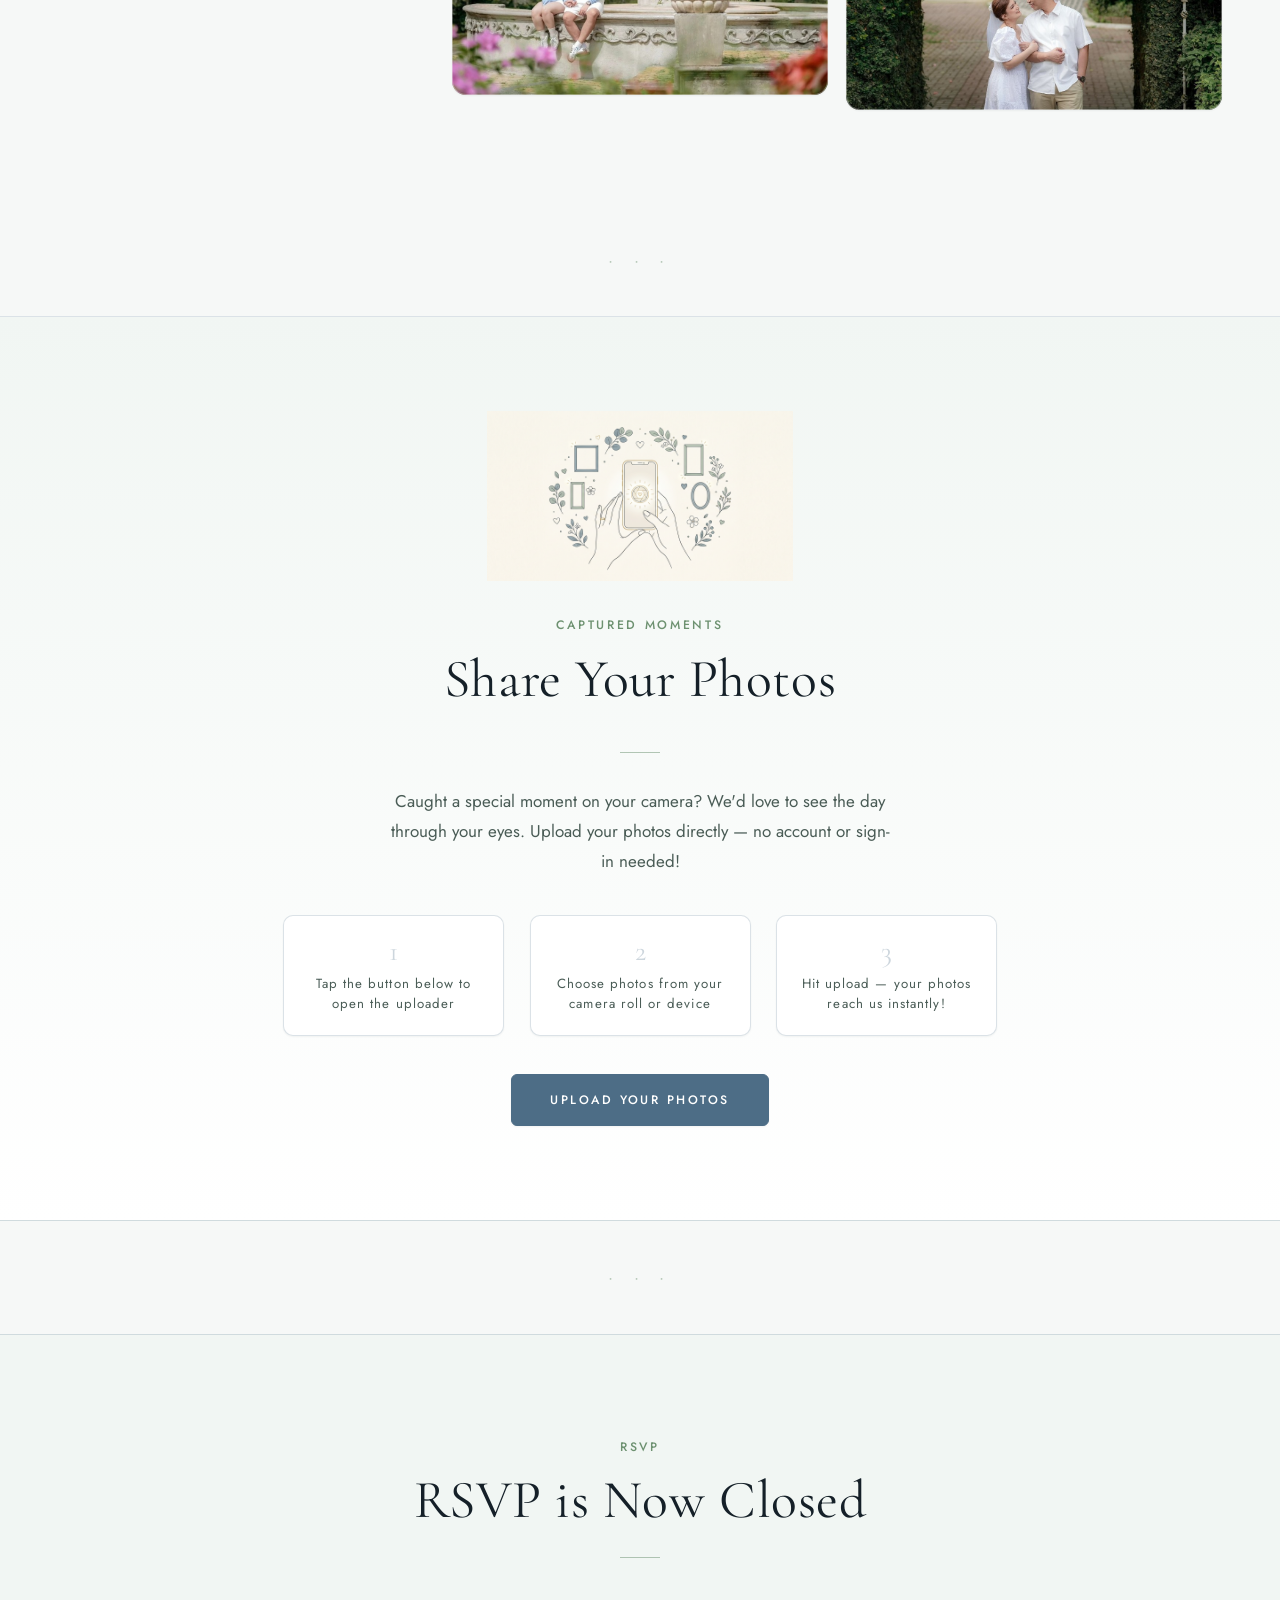
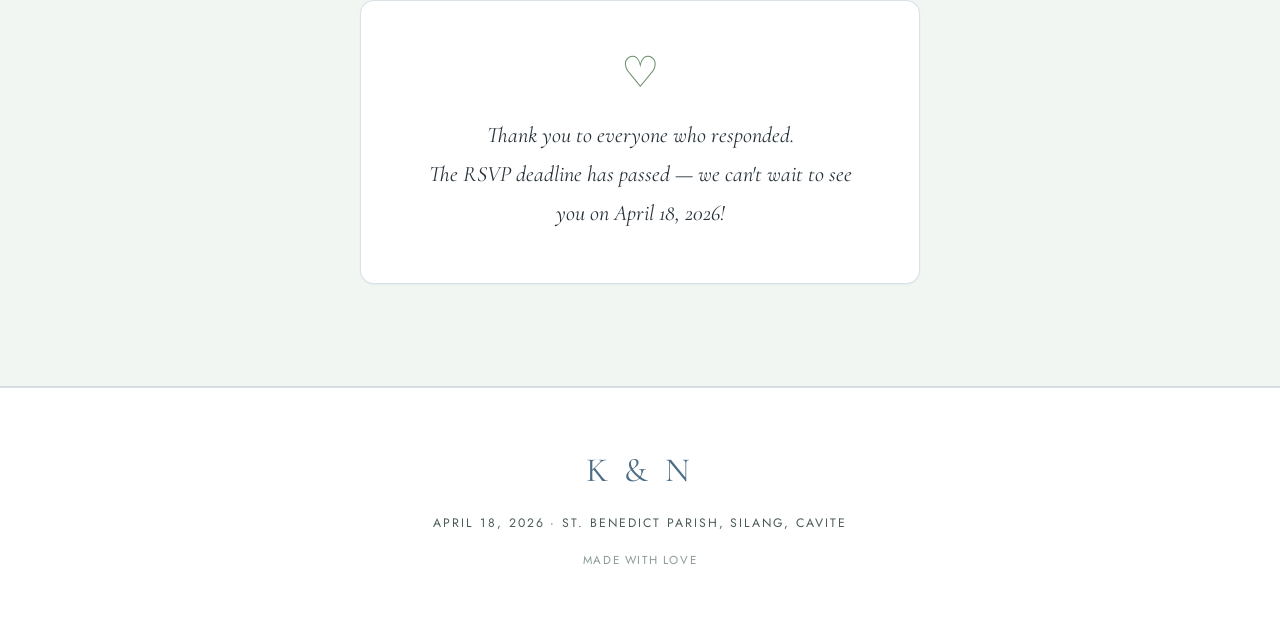
==== commit 7c2eaa43: "Disable RSVP form, fix hash scroll on mobile, add scroll-margin-top Made-with: Cursor" ====
--- a/index.html
+++ b/index.html
@@ -411,6 +411,11 @@
     padding: 5.5rem 1.75rem;
     max-width: 52rem;
     margin: 0 auto;
+    scroll-margin-top: 4rem;
+  }
+
+  #share-photos, #rsvp {
+    scroll-margin-top: 4rem;
   }
 
   section.full-width {
@@ -1173,6 +1178,36 @@
     text-align: center;
     margin-bottom: 2.5rem;
     line-height: 1.65;
+  }
+
+  .rsvp-closed-box {
+    margin-top: 2.5rem;
+    border: 1px solid var(--border);
+    border-radius: 14px;
+    padding: 3rem 2rem;
+    background: var(--surface);
+    box-shadow: var(--shadow-sm);
+    text-align: center;
+  }
+
+  .rsvp-closed-icon {
+    display: block;
+    font-size: 2.5rem;
+    color: var(--accent-sage);
+    margin-bottom: 1.25rem;
+    font-family: serif;
+    line-height: 1;
+  }
+
+  .rsvp-closed-msg {
+    font-family: 'Cormorant Garamond', serif;
+    font-size: 1.3rem;
+    font-style: italic;
+    font-weight: 400;
+    color: var(--cream);
+    line-height: 1.75;
+    max-width: 26rem;
+    margin: 0 auto;
   }
 
   .section-tag--center {
@@ -1712,47 +1747,15 @@
 <!-- RSVP -->
 <section id="rsvp">
   <div class="rsvp-inner">
-    <span class="section-tag section-tag--center">Kindly reply by April 11, 2026</span>
-    <h2 class="section-title">RSVP</h2>
+    <span class="section-tag section-tag--center">RSVP</span>
+    <h2 class="section-title">RSVP is Now Closed</h2>
     <div class="section-rule section-rule--center"></div>
-    <p class="rsvp-lead">Please let us know if you will be celebrating with us.</p>
-
-    <div id="rsvpForm">
-      <div class="form-group">
-        <label class="form-label">Full Name</label>
-        <input type="text" class="form-input" id="rsvp-name" placeholder="Your full name" required>
-      </div>
-
-      <div class="form-group">
-        <label class="form-label">Will you attend?</label>
-        <div class="radio-row">
-          <div class="radio-opt active" onclick="selectAttend(this,'yes')" data-val="yes">Joyfully Accepts</div>
-          <div class="radio-opt" onclick="selectAttend(this,'no')" data-val="no">Regretfully Declines</div>
-        </div>
-        <input type="hidden" id="rsvp-attend" value="yes">
-      </div>
-
-      <div class="form-group" id="guests-group">
-        <label class="form-label">Number of Guests (including you)</label>
-        <select class="form-select" id="rsvp-guests">
-          <option value="1">1 Guest</option>
-          <option value="2" selected>2 Guests</option>
-          <option value="3">3 Guests</option>
-          <option value="4">4 Guests</option>
-        </select>
-      </div>
-
-      <div class="form-group">
-        <label class="form-label">Message for the couple (optional)</label>
-        <textarea class="form-textarea" id="rsvp-msg" placeholder="Share your wishes or a note..."></textarea>
-      </div>
-
-      <button type="button" class="btn btn-primary btn-block" onclick="submitRSVP()">Send RSVP</button>
-    </div>
-
-    <div class="form-success" id="rsvpSuccess">
-      <span class="success-icon">✦</span>
-      <p>Thank you! Your RSVP has been received.<br>We can't wait to celebrate with you.</p>
+    <div class="rsvp-closed-box">
+      <span class="rsvp-closed-icon">&#9825;</span>
+      <p class="rsvp-closed-msg">
+        Thank you to everyone who responded.<br>
+        The RSVP deadline has passed — we can't wait to see you on April 18, 2026!
+      </p>
     </div>
   </div>
 </section>
@@ -1816,6 +1819,23 @@
     document.getElementById('navLinks').classList.remove('open');
   }
 
+  // HASH SCROLL FIX — re-scroll after lazy images load to correct position
+  (function() {
+    if (!window.location.hash) return;
+    const id = window.location.hash.slice(1);
+    function scrollToTarget() {
+      const el = document.getElementById(id);
+      if (!el) return;
+      const navHeight = document.querySelector('nav').offsetHeight;
+      const top = el.getBoundingClientRect().top + window.scrollY - navHeight - 8;
+      window.scrollTo({ top: top, behavior: 'auto' });
+    }
+    window.addEventListener('load', function() {
+      setTimeout(scrollToTarget, 300);
+      setTimeout(scrollToTarget, 800);
+    });
+  })();
+
   // GALLERY LIGHTBOX
   function openLightbox(src, alt) {
     const lb = document.getElementById('lightbox');
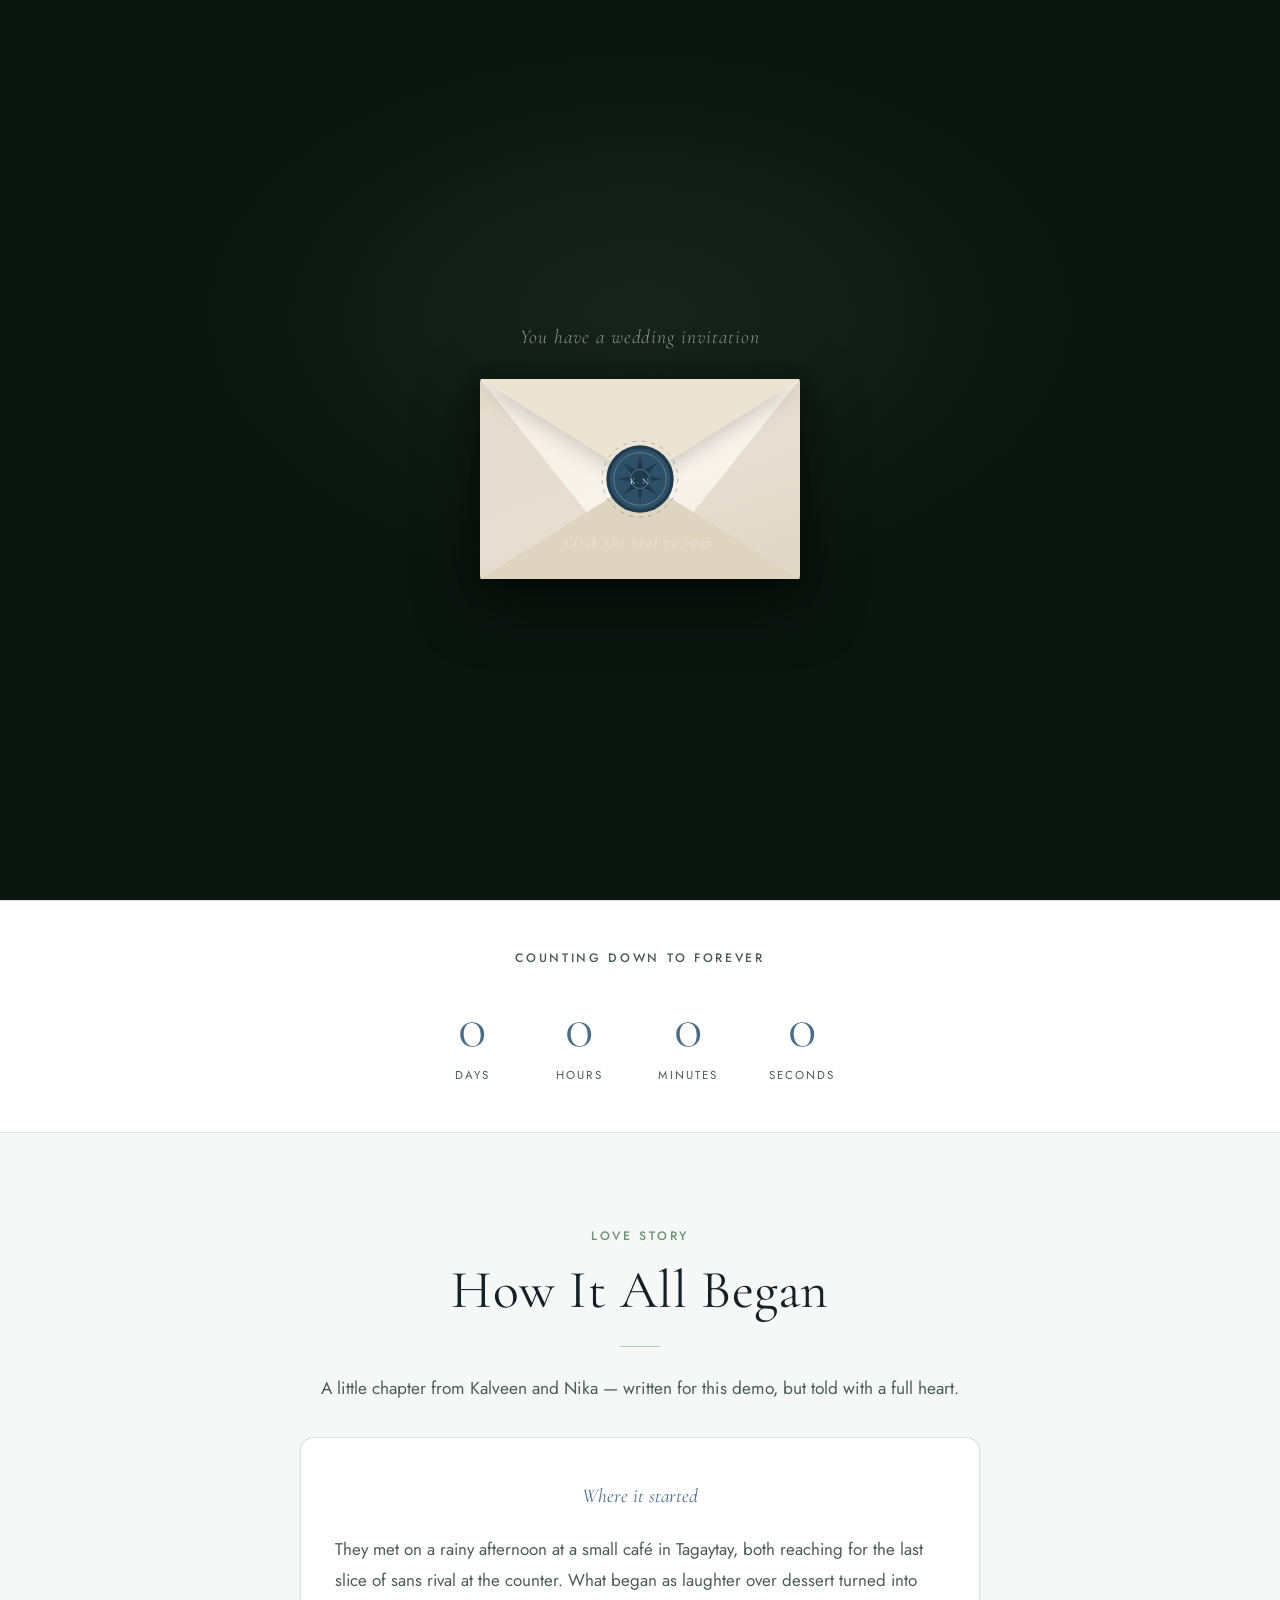
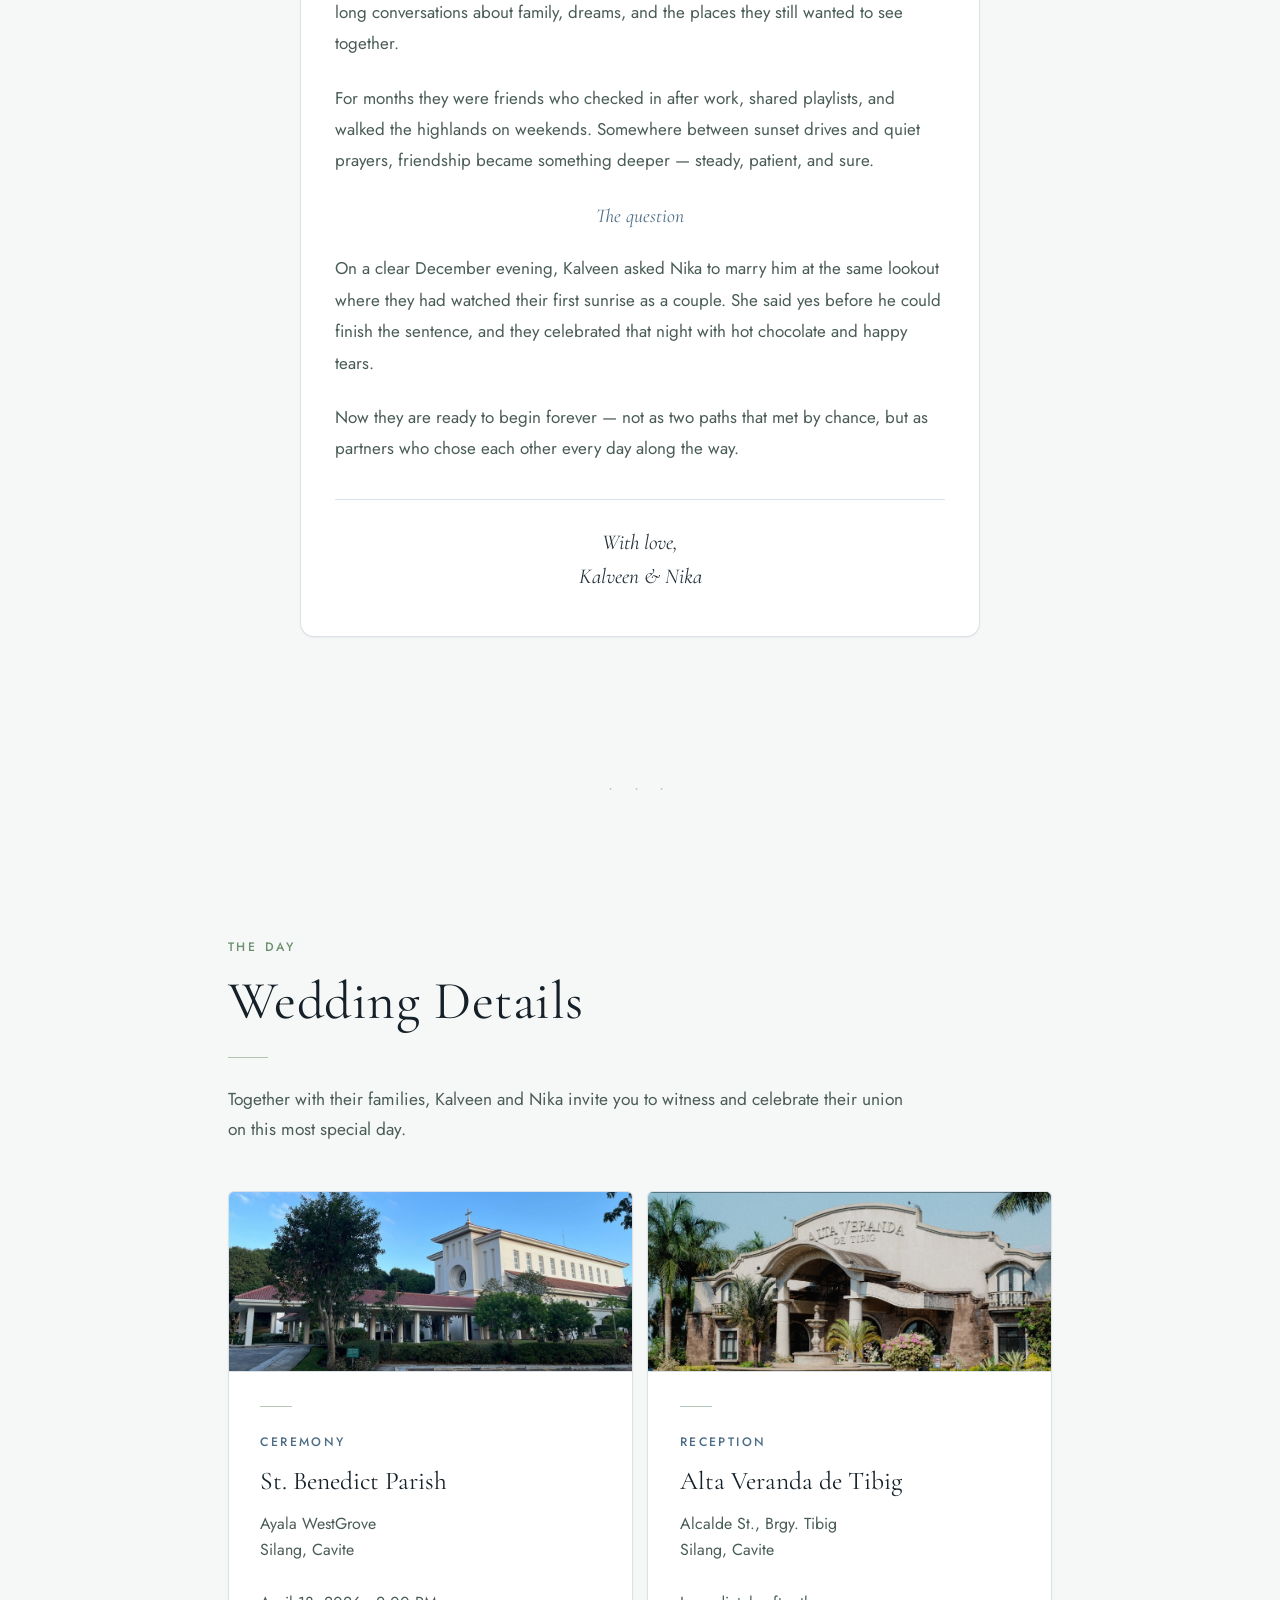
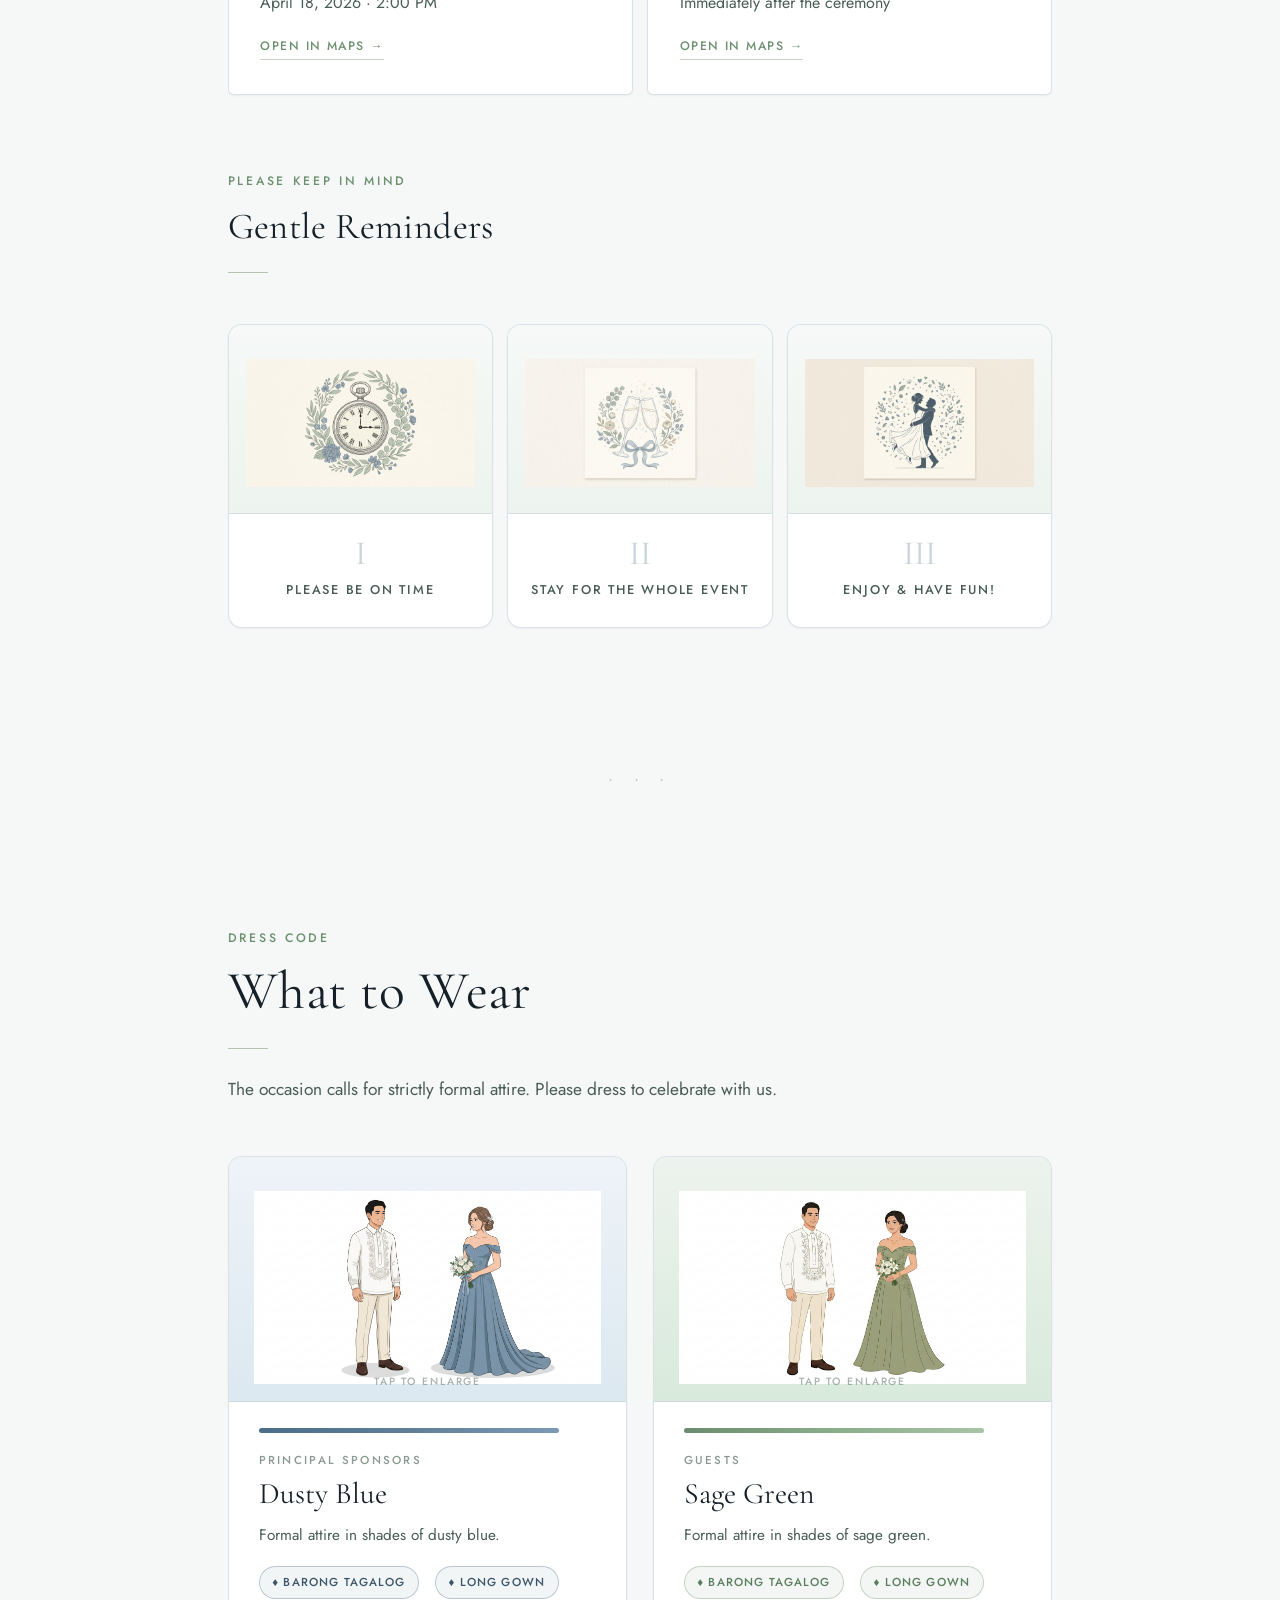
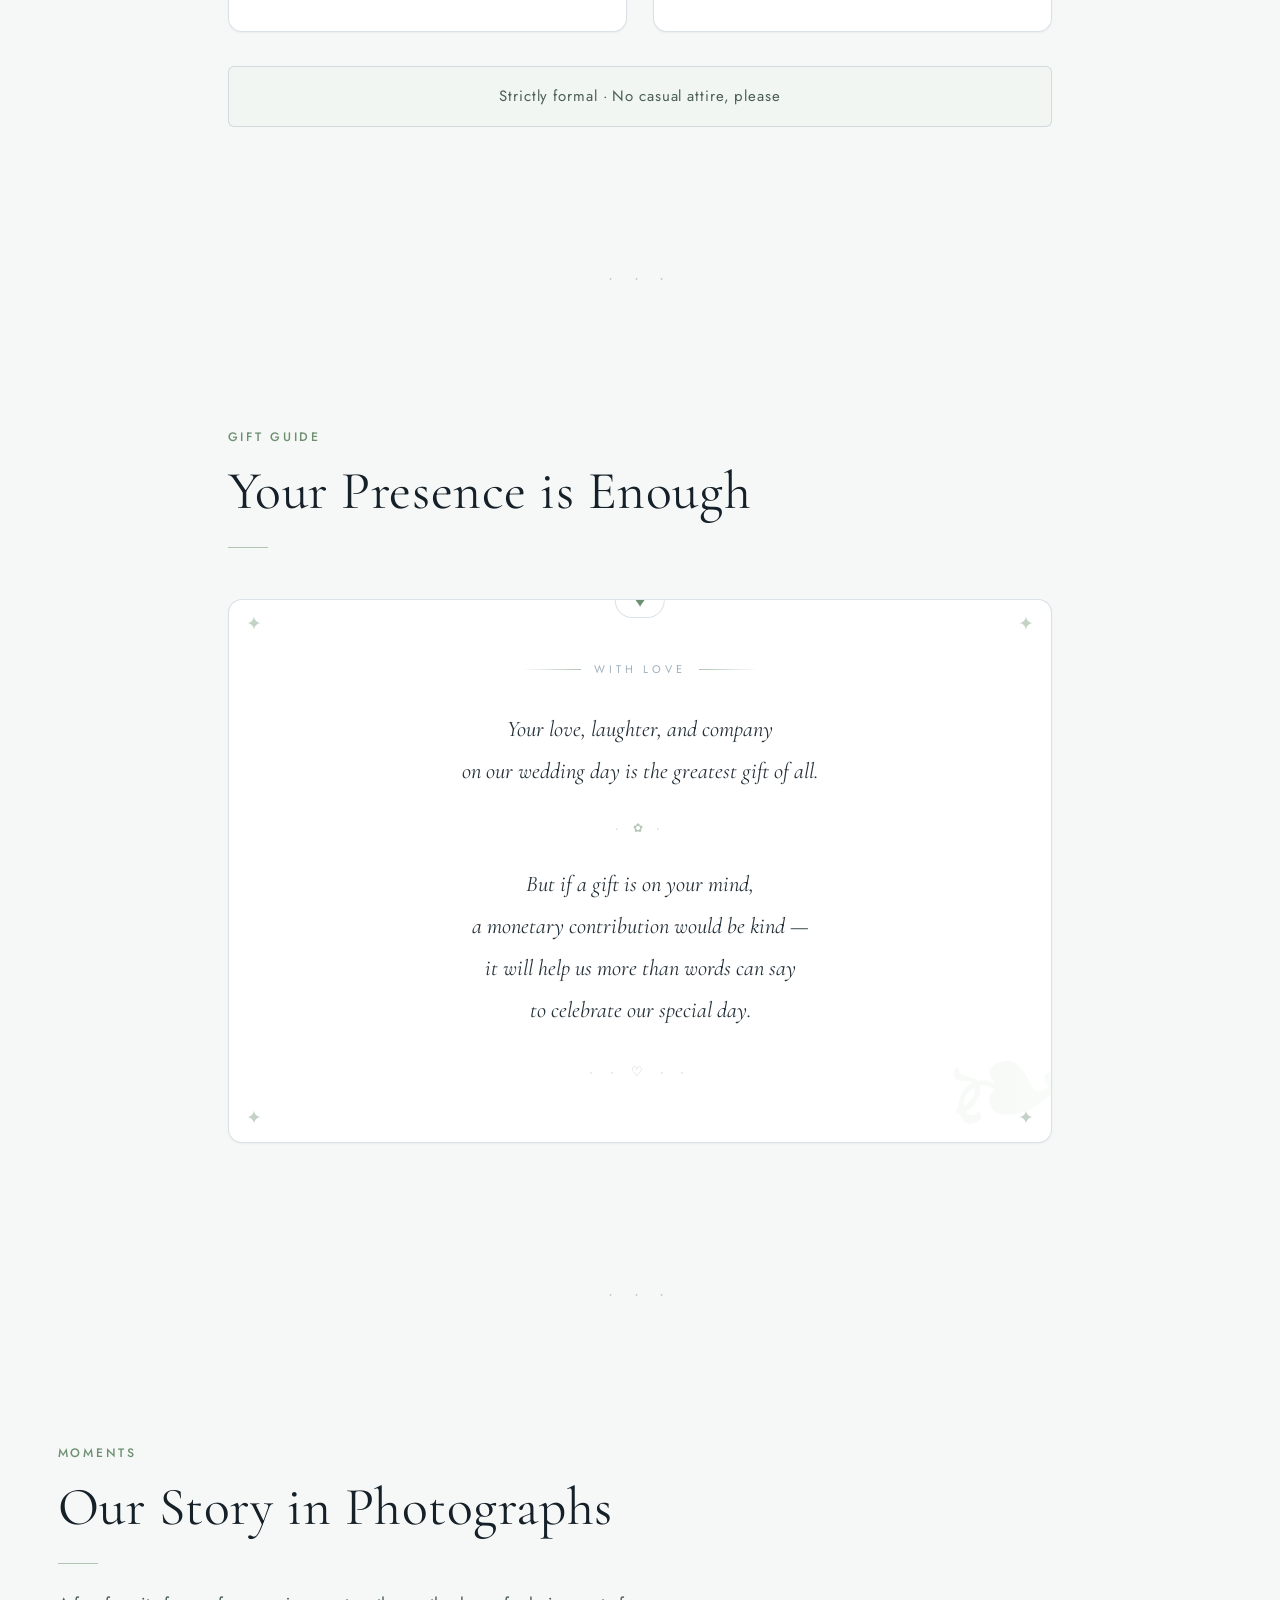
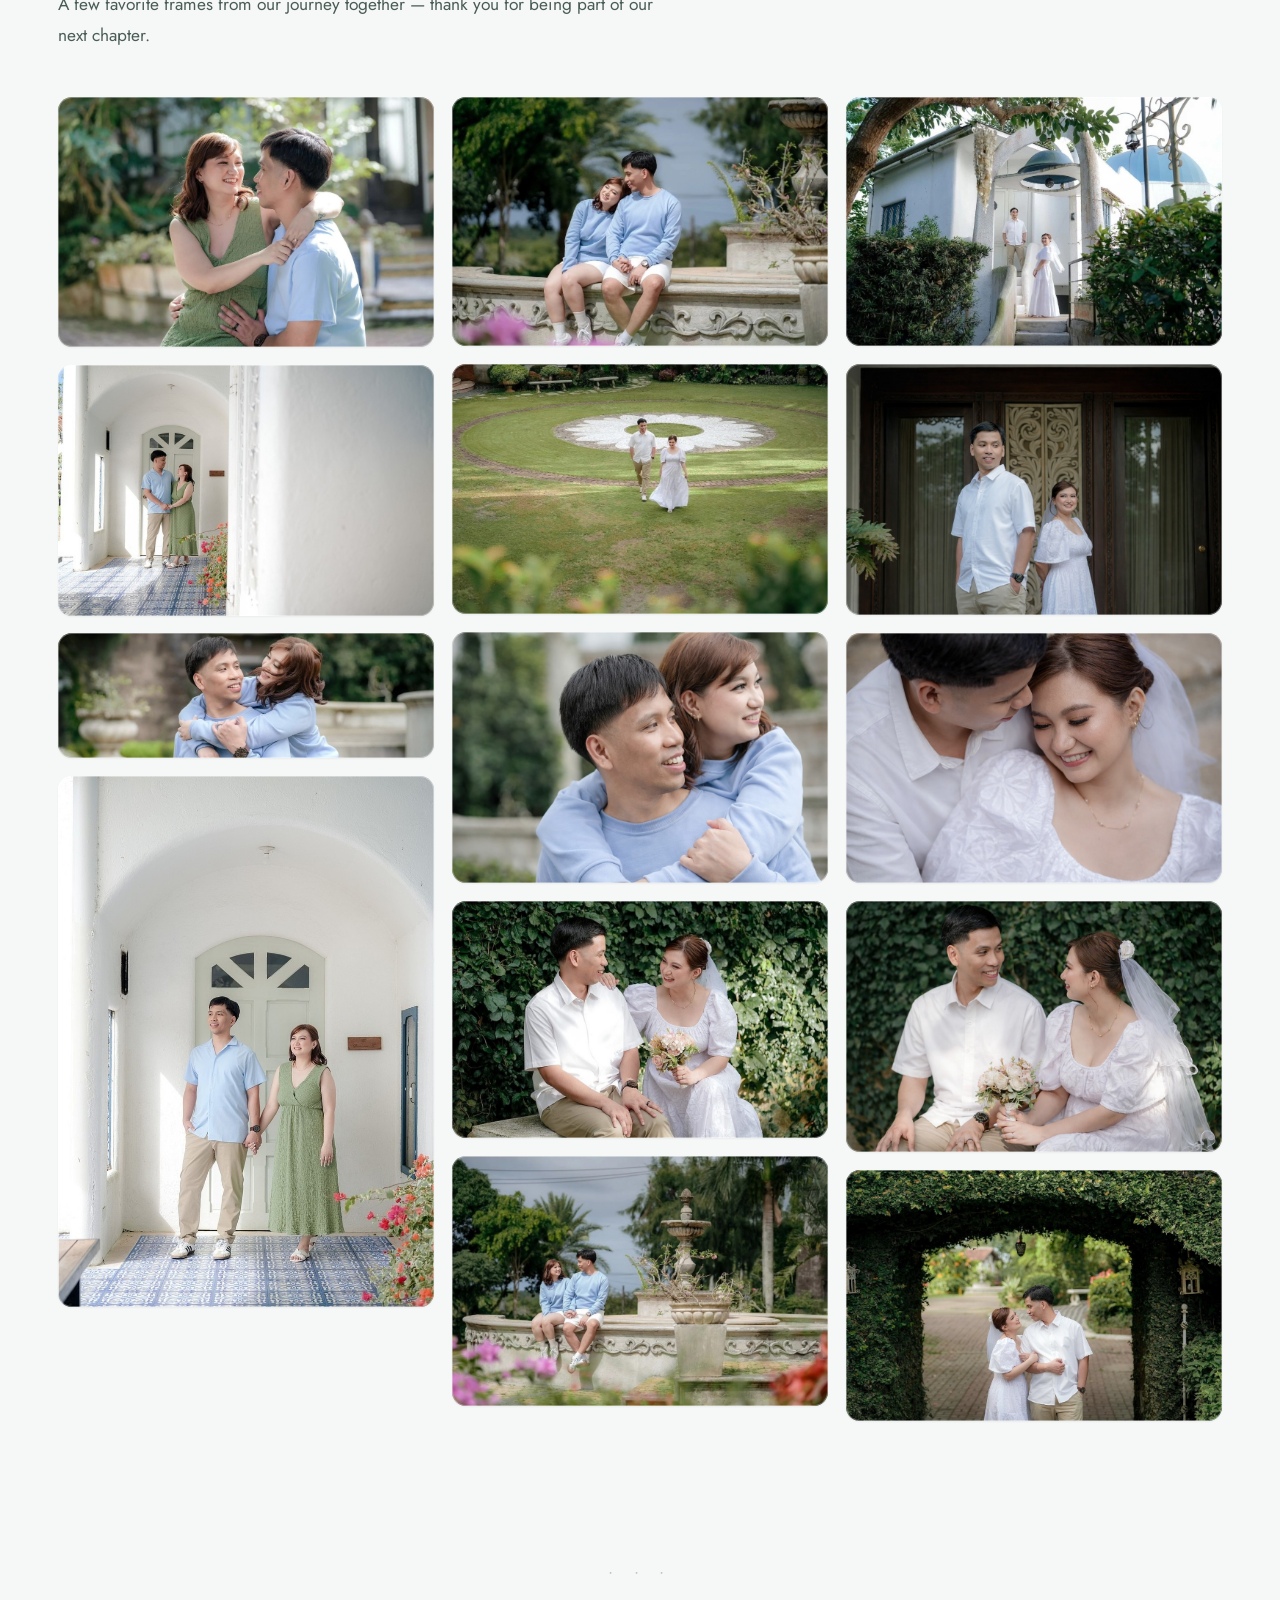
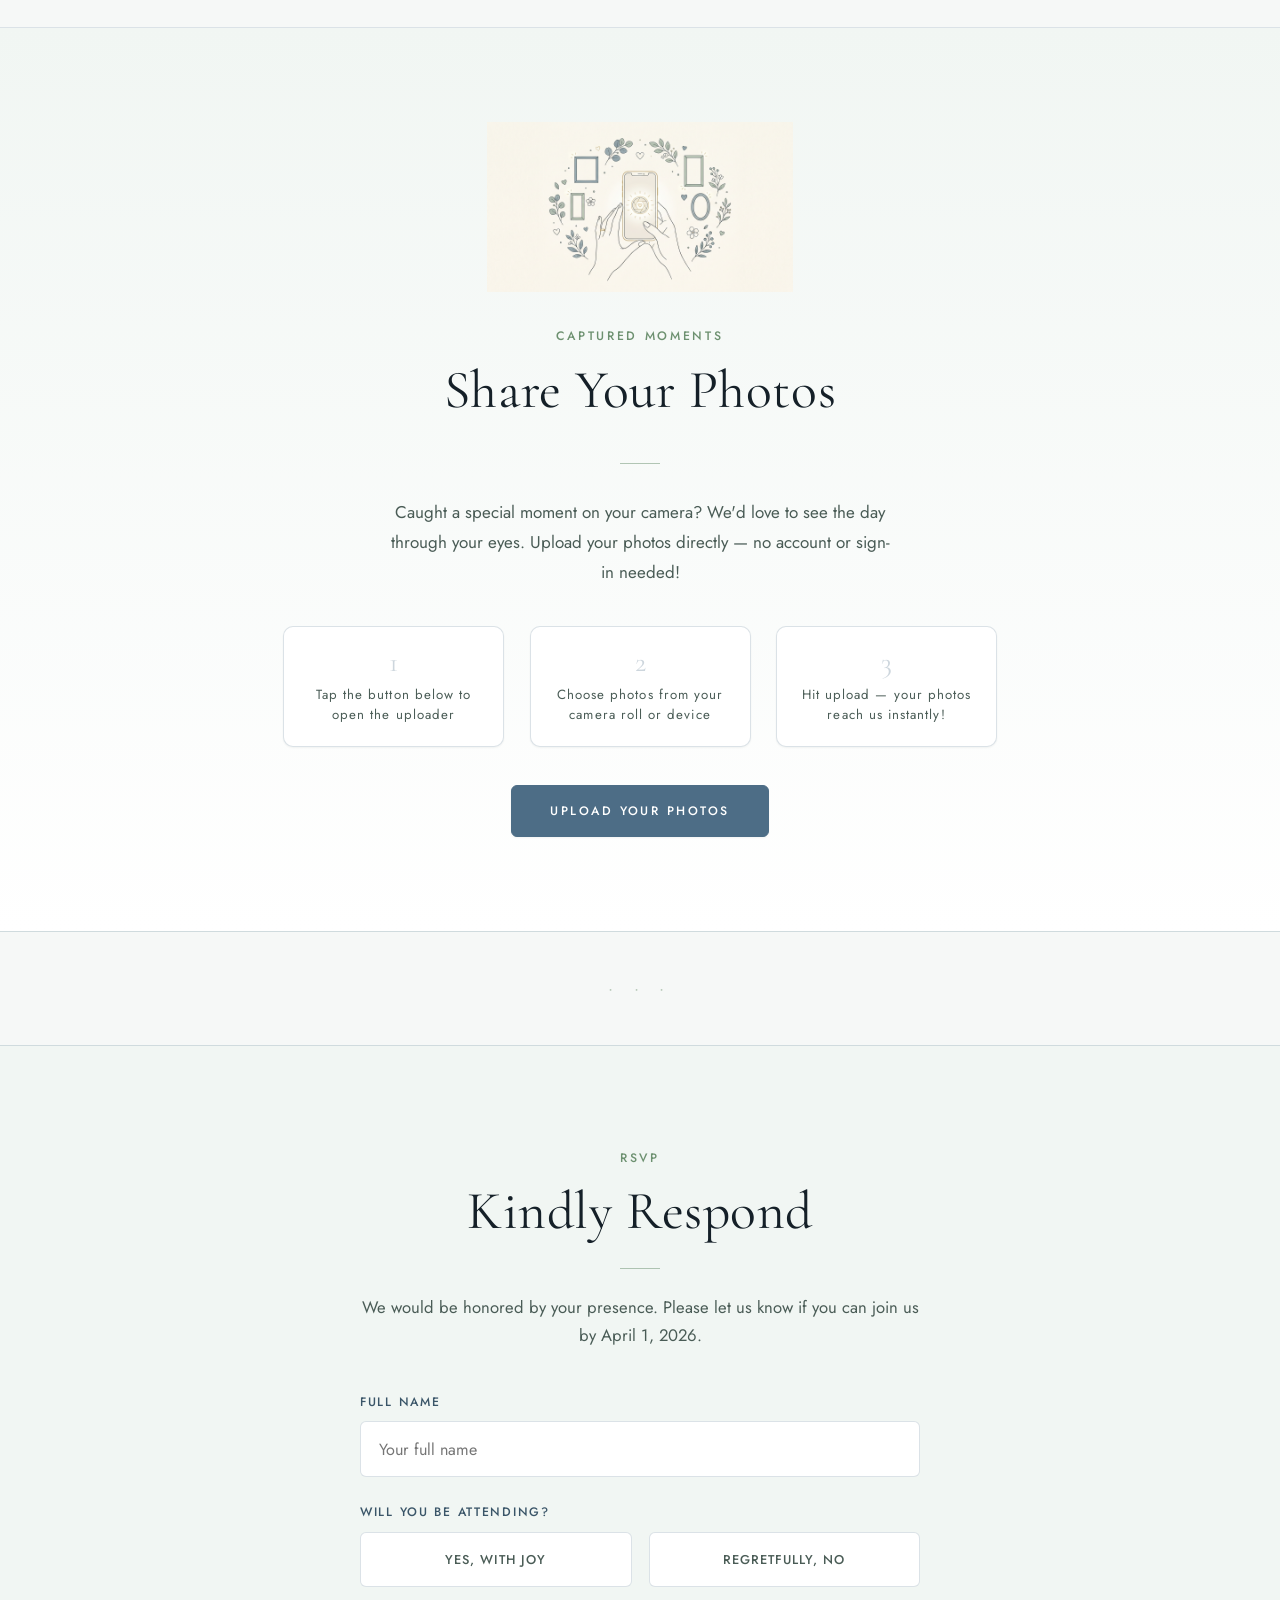
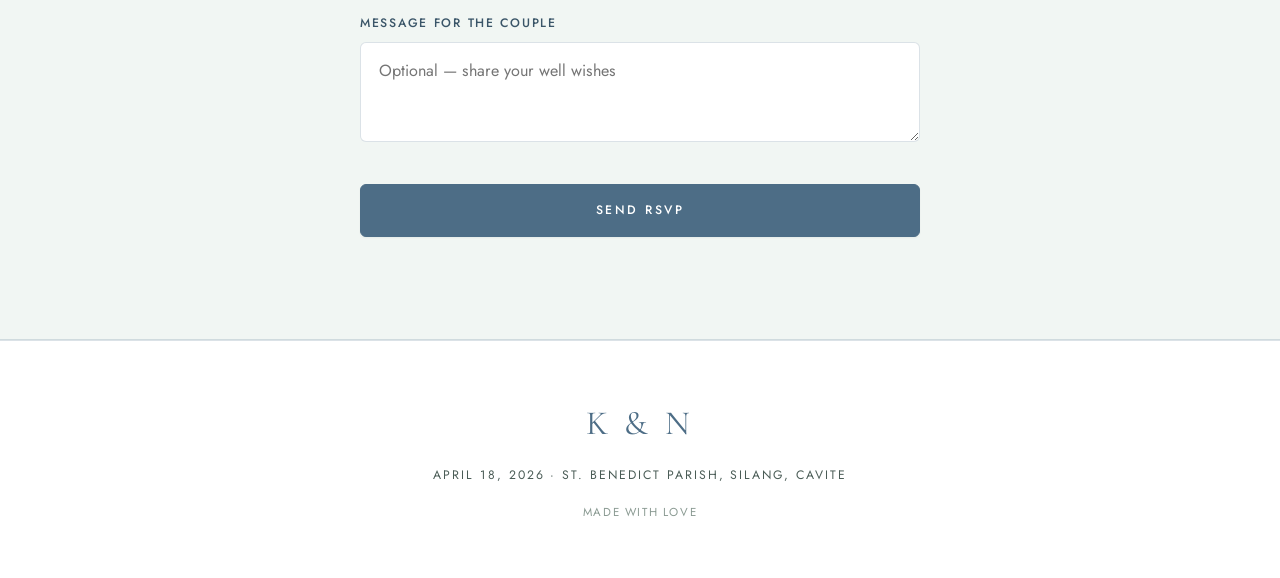
==== commit db453533: "Add files via upload" ====
--- a/index.html
+++ b/index.html
@@ -4,6 +4,15 @@
 <meta charset="UTF-8">
 <meta name="viewport" content="width=device-width, initial-scale=1.0">
 <title>Kalveen & Nika — April 18, 2026</title>
+<script>
+  if ('scrollRestoration' in history) history.scrollRestoration = 'manual';
+  window.scrollTo(0, 0);
+  (function () {
+    var skip = sessionStorage.getItem('kn-envelope-seen') === '1' ||
+      new URLSearchParams(window.location.search).get('skipIntro') === '1';
+    if (skip) document.documentElement.classList.add('skip-envelope');
+  })();
+</script>
 <link rel="preload" as="image" href="images/hero-couple.png">
 <link rel="preconnect" href="https://fonts.googleapis.com">
 <link href="https://fonts.googleapis.com/css2?family=Cormorant+Garamond:ital,wght@0,300;0,400;0,500;1,300;1,400&family=Jost:wght@300;400;500&display=swap" rel="stylesheet">
@@ -60,6 +69,19 @@
     -webkit-font-smoothing: antialiased;
   }
 
+  body.envelope-active {
+    overflow: hidden;
+  }
+
+  html.skip-envelope #envelope-screen {
+    display: none !important;
+  }
+
+  html.skip-envelope body.envelope-active {
+    overflow-x: hidden;
+    overflow-y: auto;
+  }
+
   ::selection {
     background: rgba(109, 145, 112, 0.22);
     color: var(--warm-white);
@@ -142,10 +164,39 @@
     position: absolute;
     inset: 0;
     background:
-      radial-gradient(ellipse 80% 70% at 0% 45%, rgba(174, 198, 207, 0.14) 0%, transparent 55%),
-      radial-gradient(ellipse 70% 55% at 100% 30%, rgba(77,109,134,0.08) 0%, transparent 60%),
-      radial-gradient(ellipse 85% 65% at 15% 85%, rgba(109,145,112,0.06) 0%, transparent 58%),
-      linear-gradient(180deg, var(--dark) 0%, var(--dark-2) 100%);
+      radial-gradient(ellipse 90% 80% at 5% 50%, rgba(174,198,207,0.22) 0%, transparent 52%),
+      radial-gradient(ellipse 70% 60% at 95% 20%, rgba(77,109,134,0.13) 0%, transparent 55%),
+      radial-gradient(ellipse 80% 70% at 10% 90%, rgba(109,145,112,0.1) 0%, transparent 55%),
+      radial-gradient(ellipse 50% 50% at 80% 80%, rgba(174,198,207,0.09) 0%, transparent 60%),
+      linear-gradient(170deg, var(--dark) 0%, var(--dark-2) 60%, var(--dark-3) 100%);
+  }
+
+  /* floating decorative orbs */
+  .hero-orb {
+    position: absolute;
+    border-radius: 50%;
+    pointer-events: none;
+    z-index: 0;
+  }
+  .hero-orb-1 {
+    width: clamp(280px, 40vw, 520px);
+    height: clamp(280px, 40vw, 520px);
+    top: -10%;
+    right: -8%;
+    background: radial-gradient(circle, rgba(174,198,207,0.18) 0%, transparent 70%);
+    animation: orbDrift 12s ease-in-out infinite alternate;
+  }
+  .hero-orb-2 {
+    width: clamp(200px, 28vw, 380px);
+    height: clamp(200px, 28vw, 380px);
+    bottom: 0;
+    left: -5%;
+    background: radial-gradient(circle, rgba(109,145,112,0.12) 0%, transparent 70%);
+    animation: orbDrift 16s ease-in-out infinite alternate-reverse;
+  }
+  @keyframes orbDrift {
+    from { transform: translate(0, 0) scale(1); }
+    to { transform: translate(18px, -22px) scale(1.04); }
   }
 
   .hero-layout {
@@ -156,7 +207,7 @@
     gap: clamp(2rem, 5vw, 4rem);
     align-items: center;
     width: 100%;
-    max-width: 68rem;
+    max-width: 72rem;
     margin: 0 auto;
   }
 
@@ -172,32 +223,78 @@
   .hero-photo-wrap {
     position: relative;
     width: 100%;
-    max-width: 32rem;
+    max-width: 34rem;
     margin: 0 auto;
-    border-radius: 20px;
-    padding: 5px;
-    background: linear-gradient(135deg, var(--hero-photo-ring) 0%, rgba(255,255,255,0.95) 48%, rgba(232, 241, 244, 0.9) 100%);
-    box-shadow: var(--hero-photo-shadow);
-  }
-
+    border-radius: 22px;
+    padding: 6px;
+    background: linear-gradient(145deg, rgba(174,198,207,0.8) 0%, rgba(255,255,255,0.98) 40%, rgba(174,198,207,0.6) 100%);
+    box-shadow:
+      0 28px 64px rgba(21,32,40,0.14),
+      0 6px 20px rgba(21,32,40,0.07),
+      0 0 0 1px rgba(174,198,207,0.4);
+    animation: heroPhotoFloat 7s ease-in-out infinite;
+  }
+
+  @keyframes heroPhotoFloat {
+    0%, 100% { transform: translateY(0px) rotate(-0.5deg); }
+    50% { transform: translateY(-10px) rotate(0.5deg); }
+  }
+
+  .hero-photo-wrap::before {
+    content: '✦';
+    position: absolute;
+    top: -14px;
+    right: -10px;
+    font-size: 1.4rem;
+    color: var(--accent-sage);
+    opacity: 0.55;
+    animation: starPulse 4s ease-in-out infinite;
+  }
   .hero-photo-wrap::after {
-    content: '';
+    content: '✦';
     position: absolute;
-    inset: 0;
-    border-radius: 20px;
-    pointer-events: none;
-    box-shadow: inset 0 0 0 1px rgba(255,255,255,0.65);
+    bottom: -12px;
+    left: -8px;
+    font-size: 1rem;
+    color: var(--gold);
+    opacity: 0.45;
+    animation: starPulse 4s ease-in-out infinite 2s;
+  }
+  @keyframes starPulse {
+    0%, 100% { opacity: 0.45; transform: scale(1); }
+    50% { opacity: 0.85; transform: scale(1.18); }
   }
 
   .hero-photo-wrap img {
     display: block;
     width: 100%;
     height: auto;
-    max-height: min(72vh, 540px);
+    max-height: min(76vh, 580px);
     object-fit: cover;
     object-position: center 22%;
-    border-radius: 15px;
-  }
+    border-radius: 17px;
+  }
+
+  /* corner ornaments on photo */
+  .hero-photo-corner {
+    position: absolute;
+    width: 28px;
+    height: 28px;
+    opacity: 0.5;
+  }
+  .hero-photo-corner::before,
+  .hero-photo-corner::after {
+    content: '';
+    position: absolute;
+    background: var(--accent-sage);
+    border-radius: 1px;
+  }
+  .hero-photo-corner::before { width: 100%; height: 1.5px; top: 0; left: 0; }
+  .hero-photo-corner::after  { width: 1.5px; height: 100%; top: 0; left: 0; }
+  .hero-photo-corner--tl { top: 12px; left: 12px; }
+  .hero-photo-corner--tr { top: 12px; right: 12px; transform: rotate(90deg); }
+  .hero-photo-corner--bl { bottom: 12px; left: 12px; transform: rotate(-90deg); }
+  .hero-photo-corner--br { bottom: 12px; right: 12px; transform: rotate(180deg); }
 
   .hero-content {
     position: relative;
@@ -209,10 +306,6 @@
     text-align: left;
   }
 
-  .hero-copy .hero-line-top {
-    margin: 0 0 2rem 0;
-  }
-
   .hero-copy .hero-couple-line,
   .hero-copy .hero-venue {
     margin-left: 0;
@@ -220,27 +313,54 @@
   }
 
   .hero-copy .hero-line-bottom {
-    margin: 2.75rem 0;
+    margin: 2.5rem 0;
   }
 
   .hero-copy .hero-cta {
     justify-content: flex-start;
   }
 
-  .hero-line-top {
-    width: 1px;
-    height: 72px;
-    background: linear-gradient(to bottom, transparent, var(--accent-sage));
-    opacity: 0.55;
-  }
-
-  .hero-date-tag {
-    font-size: 0.75rem;
-    letter-spacing: 0.28em;
+  .hero-preline {
+    font-family: 'Cormorant Garamond', serif;
+    font-size: clamp(0.9rem, 1.5vw, 1.05rem);
+    font-style: italic;
+    font-weight: 300;
+    color: var(--text-muted);
+    letter-spacing: 0.06em;
+    margin-bottom: 1.25rem;
+    display: block;
+  }
+
+  .hero-date-badge {
+    display: inline-flex;
+    align-items: center;
+    gap: 0.6em;
+    background: rgba(77,109,134,0.07);
+    border: 1px solid var(--border-bright);
+    border-radius: 999px;
+    padding: 0.35rem 1rem;
+    margin-bottom: 1.75rem;
+  }
+
+  .hero-date-badge span {
+    font-size: 0.72rem;
+    letter-spacing: 0.26em;
     text-transform: uppercase;
     color: var(--gold);
-    margin-bottom: 2rem;
-    font-weight: 400;
+    font-weight: 500;
+  }
+
+  .hero-date-badge::before {
+    content: '♦';
+    font-size: 0.5rem;
+    color: var(--accent-sage);
+    opacity: 0.7;
+  }
+  .hero-date-badge::after {
+    content: '♦';
+    font-size: 0.5rem;
+    color: var(--accent-sage);
+    opacity: 0.7;
   }
 
   .hero-couple-line {
@@ -251,61 +371,59 @@
     font-weight: 400;
     margin-top: 1.5rem;
     max-width: 28em;
-    margin-left: auto;
-    margin-right: auto;
     line-height: 1.5;
   }
 
   .hero-names {
     font-family: 'Cormorant Garamond', serif;
-    font-size: clamp(3rem, 8vw, 6.5rem);
+    font-size: clamp(3.2rem, 8.5vw, 7rem);
     font-weight: 300;
-    line-height: 1.05;
-    letter-spacing: 0.02em;
+    line-height: 1.02;
+    letter-spacing: 0.01em;
     color: var(--warm-white);
-    margin-bottom: 0.5rem;
+    margin-bottom: 0.4rem;
   }
 
   .hero-and {
     font-family: 'Cormorant Garamond', serif;
-    font-size: clamp(1.2rem, 3vw, 2rem);
+    font-size: clamp(1.4rem, 3.2vw, 2.4rem);
     font-style: italic;
     font-weight: 300;
     color: var(--accent-sage);
     display: block;
-    margin: 0.4rem 0;
-    letter-spacing: 0.1em;
-  }
-
-  .hero-sub {
-    font-size: 0.75rem;
-    letter-spacing: 0.22em;
-    text-transform: uppercase;
-    color: var(--text-muted);
-    margin-top: 2.5rem;
-    font-weight: 400;
+    margin: 0.3rem 0;
+    letter-spacing: 0.12em;
   }
 
   .hero-venue {
-    font-size: 0.8rem;
+    font-size: 0.78rem;
     letter-spacing: 0.14em;
     text-transform: uppercase;
-    color: var(--text-muted);
-    margin-top: 0.5rem;
-    font-weight: 400;
+    color: var(--text-dim);
+    margin-top: 0.4rem;
+    font-weight: 400;
+  }
+
+  .hero-ornament {
+    font-family: 'Cormorant Garamond', serif;
+    font-size: 1rem;
+    color: var(--accent-sage);
+    opacity: 0.45;
+    margin: 1.75rem 0 0;
+    letter-spacing: 0.3em;
   }
 
   .hero-line-bottom {
     width: 60px;
     height: 1px;
-    background: var(--accent-sage);
-    margin: 3rem auto;
-    opacity: 0.4;
+    background: linear-gradient(to right, var(--accent-sage), var(--gold));
+    margin: 2rem 0;
+    opacity: 0.45;
   }
 
   .hero-cta {
     display: flex;
-    gap: 1.5rem;
+    gap: 1rem;
     flex-wrap: wrap;
     justify-content: center;
   }
@@ -466,6 +584,60 @@
     opacity: 0.5;
   }
 
+  /* STORY */
+  #story {
+    text-align: center;
+  }
+
+  .story-inner {
+    max-width: 40rem;
+    margin: 0 auto;
+  }
+
+  .story-card {
+    margin-top: 2rem;
+    padding: 2.5rem 2rem;
+    background: var(--surface);
+    border: 1px solid var(--border);
+    border-radius: 14px;
+    box-shadow: var(--shadow-sm);
+    text-align: left;
+  }
+
+  .story-kicker {
+    font-family: 'Cormorant Garamond', serif;
+    font-size: 1.15rem;
+    font-style: italic;
+    color: var(--gold);
+    margin-bottom: 1.25rem;
+    display: block;
+    text-align: center;
+  }
+
+  .story-text {
+    font-size: 1rem;
+    color: var(--text-muted);
+    font-weight: 400;
+    line-height: 1.85;
+    margin-bottom: 1.35rem;
+  }
+
+  .story-text:last-of-type {
+    margin-bottom: 0;
+  }
+
+  .story-signature {
+    margin-top: 2rem;
+    padding-top: 1.5rem;
+    border-top: 1px solid var(--border);
+    font-family: 'Cormorant Garamond', serif;
+    font-size: 1.25rem;
+    font-style: italic;
+    color: var(--cream);
+    text-align: center;
+    line-height: 1.6;
+  }
+
   /* DETAILS / FAQ */
   .details-grid {
     display: grid;
@@ -564,6 +736,7 @@
   }
 
   .attire-card {
+    width: 100%;
     border: 1px solid var(--border);
     border-radius: 14px;
     overflow: hidden;
@@ -573,11 +746,38 @@
     transition: box-shadow 0.35s, transform 0.35s;
     display: flex;
     flex-direction: column;
+    text-align: left;
+    font: inherit;
+    color: inherit;
+    padding: 0;
+    cursor: zoom-in;
+    appearance: none;
+    -webkit-appearance: none;
   }
 
   .attire-card:hover {
     box-shadow: var(--shadow-md);
     transform: translateY(-3px);
+  }
+
+  .attire-card:focus-visible {
+    outline: 2px solid var(--accent-sage);
+    outline-offset: 4px;
+  }
+
+  .attire-zoom-hint {
+    position: absolute;
+    bottom: 0.65rem;
+    left: 50%;
+    transform: translateX(-50%);
+    font-size: 0.62rem;
+    letter-spacing: 0.18em;
+    text-transform: uppercase;
+    color: var(--text-dim);
+    font-weight: 500;
+    opacity: 0.75;
+    z-index: 2;
+    pointer-events: none;
   }
 
   .attire-illustration {
@@ -958,6 +1158,31 @@
   .lightbox-close:focus-visible {
     outline: 2px solid var(--accent-sage-light);
     outline-offset: 3px;
+  }
+
+  .lightbox-caption {
+    margin-top: 1.25rem;
+    text-align: center;
+    max-width: 32rem;
+    padding: 0 1rem;
+  }
+
+  .lightbox-caption-title {
+    font-family: 'Cormorant Garamond', serif;
+    font-size: clamp(1.5rem, 4vw, 2rem);
+    font-weight: 400;
+    color: #f6f8f7;
+    line-height: 1.2;
+    margin-bottom: 0.45rem;
+  }
+
+  .lightbox-caption-sub {
+    font-size: 0.68rem;
+    letter-spacing: 0.2em;
+    text-transform: uppercase;
+    color: rgba(255, 255, 255, 0.65);
+    font-weight: 400;
+    line-height: 1.5;
   }
 
   @media (max-width: 900px) {
@@ -1210,6 +1435,34 @@
     margin: 0 auto;
   }
 
+  .rsvp-error {
+    display: none;
+    margin-top: 1rem;
+    padding: 0.85rem 1rem;
+    border-radius: var(--radius);
+    border: 1px solid rgba(200, 100, 100, 0.35);
+    background: rgba(200, 100, 100, 0.08);
+    color: #e8b4b4;
+    font-size: 0.88rem;
+    text-align: center;
+    line-height: 1.5;
+  }
+
+  #rsvp-submit:disabled {
+    opacity: 0.65;
+    cursor: not-allowed;
+  }
+
+  .form-success.is-visible {
+    display: block;
+    animation: rsvpSuccessIn 0.5s ease forwards;
+  }
+
+  @keyframes rsvpSuccessIn {
+    from { opacity: 0; transform: translateY(12px); }
+    to { opacity: 1; transform: translateY(0); }
+  }
+
   .section-tag--center {
     text-align: center;
     display: block;
@@ -1369,16 +1622,13 @@
   @media (max-width: 900px) {
     .hero-layout {
       grid-template-columns: 1fr;
-      gap: 2.35rem;
+      gap: 2.5rem;
     }
     .hero-copy {
       text-align: center;
     }
-    .hero-copy .hero-line-top {
-      margin-left: auto;
-      margin-right: auto;
-    }
-    .hero-copy .hero-couple-line {
+    .hero-copy .hero-couple-line,
+    .hero-copy .hero-venue {
       margin-left: auto;
       margin-right: auto;
     }
@@ -1395,6 +1645,288 @@
     .hero-photo-wrap img {
       max-height: min(52vh, 420px);
     }
+    .hero-preline { text-align: center; display: block; }
+    .hero-date-badge { margin-left: auto; margin-right: auto; }
+    .hero-ornament { margin-left: auto; margin-right: auto; text-align: center; }
+  }
+
+  /* ENVELOPE INTRO */
+  #envelope-screen {
+    position: fixed;
+    inset: 0;
+    z-index: 1000;
+    display: flex;
+    flex-direction: column;
+    align-items: center;
+    justify-content: center;
+    gap: 1.5rem;
+    background:
+      radial-gradient(ellipse 70% 60% at 50% 35%, rgba(109, 145, 112, 0.12) 0%, transparent 52%),
+      #0b1510;
+    transition: opacity 0.7s ease;
+  }
+
+  #envelope-screen.env-screen--closing {
+    opacity: 0;
+    pointer-events: none;
+  }
+
+  .env-title {
+    font-family: 'Cormorant Garamond', serif;
+    font-size: clamp(0.95rem, 2.5vw, 1.15rem);
+    font-style: italic;
+    font-weight: 300;
+    color: rgba(255, 255, 255, 0.52);
+    letter-spacing: 0.05em;
+  }
+
+  /* Floating wrapper */
+  .envelope-wrap {
+    position: relative;
+    animation: floatEnv 3s ease-in-out infinite;
+    transition: opacity 0.7s ease, transform 0.7s ease;
+  }
+
+  @keyframes floatEnv {
+    0%, 100% { transform: translateY(0); }
+    50% { transform: translateY(-12px); }
+  }
+
+  /* Fixed-size envelope — border tricks need concrete px values */
+  .envelope {
+    position: relative;
+    width: 320px;
+    height: 200px;
+    perspective: 700px;
+  }
+
+  /* Full body rectangle */
+  .env-body {
+    position: absolute;
+    inset: 0;
+    background: linear-gradient(160deg, #f5eee4 0%, #f8f3eb 55%, #ede5d8 100%);
+    border-radius: 4px;
+    box-shadow:
+      0 22px 60px rgba(0, 0, 0, 0.55),
+      0 8px 22px rgba(0, 0, 0, 0.25),
+      inset 0 1px 0 rgba(255, 255, 255, 0.9);
+    z-index: 1;
+  }
+
+  /* Bottom V fold — in front of card while it sits in pocket */
+  .env-bottom {
+    position: absolute;
+    bottom: 0; left: 0;
+    width: 0; height: 0;
+    border-left: 160px solid transparent;
+    border-right: 160px solid transparent;
+    border-bottom: 100px solid #dfd4c0;
+    z-index: 5;
+    pointer-events: none;
+  }
+
+  /* Left diagonal fold */
+  .env-left {
+    position: absolute;
+    bottom: 0; left: 0;
+    width: 0; height: 0;
+    border-left: 0 solid transparent;
+    border-right: 160px solid transparent;
+    border-bottom: 200px solid #cfc4b0;
+    z-index: 1;
+    opacity: 0.45;
+  }
+
+  /* Right diagonal fold */
+  .env-right {
+    position: absolute;
+    bottom: 0; right: 0;
+    width: 0; height: 0;
+    border-right: 0 solid transparent;
+    border-left: 160px solid transparent;
+    border-bottom: 200px solid #cfc4b0;
+    z-index: 1;
+    opacity: 0.45;
+  }
+
+  /* Invitation card — tucked inside pocket, rises after flap opens */
+  .env-card {
+    position: absolute;
+    left: 50%;
+    bottom: 14px;
+    width: 78%;
+    height: 118px;
+    background: linear-gradient(160deg, #ffffff 0%, #faf6f1 100%);
+    border: 1px solid rgba(77, 109, 134, 0.1);
+    border-radius: 3px;
+    z-index: 3;
+    display: flex;
+    flex-direction: column;
+    align-items: center;
+    justify-content: center;
+    gap: 0.5rem;
+    opacity: 0;
+    visibility: hidden;
+    box-shadow: 0 -4px 16px rgba(0, 0, 0, 0.15);
+    transform: translateX(-50%) translateY(28px);
+    transition:
+      visibility 0s linear 0.7s,
+      opacity 0.45s ease 0.72s,
+      transform 0.85s cubic-bezier(0.34, 1.56, 0.64, 1) 0.68s;
+  }
+
+  .envelope.open .env-card {
+    z-index: 12;
+    opacity: 1;
+    visibility: visible;
+    transition:
+      visibility 0s linear 0s,
+      opacity 0.45s ease 0.72s,
+      transform 0.85s cubic-bezier(0.34, 1.56, 0.64, 1) 0.68s;
+    transform: translateX(-50%) translateY(-118px);
+  }
+
+  .env-card-mono {
+    font-family: 'Cormorant Garamond', serif;
+    font-size: 2.2rem;
+    font-weight: 400;
+    letter-spacing: 0.16em;
+    color: #4d6d86;
+    line-height: 1;
+  }
+
+  .env-card-date {
+    font-size: 0.63rem;
+    letter-spacing: 0.26em;
+    text-transform: uppercase;
+    color: #6a7d74;
+    font-weight: 500;
+  }
+
+  /* Flap — CSS border triangle, rotates in true 3D via rotateX */
+  .env-flap {
+    position: absolute;
+    top: 0; left: 0;
+    width: 320px;
+    height: 0;
+    border-left: 160px solid transparent;
+    border-right: 160px solid transparent;
+    border-top: 100px solid #ece3d3;
+    transform-origin: top center;
+    z-index: 10;
+    transition: transform 0.9s cubic-bezier(0.4, 0, 0.2, 1);
+    filter: drop-shadow(0 5px 10px rgba(0, 0, 0, 0.18));
+  }
+
+  .envelope.open .env-flap {
+    transform: rotateX(-170deg);
+    z-index: 4;
+  }
+
+  /* Seal wrapper — centered on flap tip (top 50% = 100px = tip of 100px-tall flap) */
+  .env-seal-wrap {
+    position: absolute;
+    top: 50%;
+    left: 50%;
+    transform: translate(-50%, -50%);
+    z-index: 20;
+  }
+
+  /* Seal button */
+  .env-seal {
+    display: block;
+    border: none;
+    background: none;
+    cursor: pointer;
+    padding: 0;
+    transition: transform 0.2s ease;
+  }
+
+  .env-seal:hover { transform: scale(1.08); }
+  .env-seal:active { transform: scale(0.95); }
+
+  .env-seal:focus-visible {
+    outline: 2px solid rgba(174, 198, 207, 0.7);
+    outline-offset: 6px;
+    border-radius: 50%;
+  }
+
+  .env-seal svg {
+    display: block;
+    animation: sealGlow 2.4s ease-in-out infinite;
+    transition: opacity 0.3s ease;
+  }
+
+  @keyframes sealGlow {
+    0%, 100% { filter: drop-shadow(0 4px 14px rgba(0, 0, 0, 0.5)); }
+    50% { filter: drop-shadow(0 4px 24px rgba(77, 109, 134, 0.6)) drop-shadow(0 0 16px rgba(174, 198, 207, 0.3)); }
+  }
+
+  .envelope.open .env-seal svg {
+    opacity: 0;
+    pointer-events: none;
+  }
+
+  /* Hint label below seal */
+  .env-hint {
+    position: absolute;
+    bottom: -34px;
+    left: 50%;
+    transform: translateX(-50%);
+    font-family: 'Cormorant Garamond', serif;
+    font-size: 0.75rem;
+    font-style: italic;
+    letter-spacing: 0.2em;
+    color: rgba(255, 255, 255, 0.5);
+    white-space: nowrap;
+    animation: hintFade 2.8s ease-in-out infinite;
+    transition: opacity 0.3s ease;
+  }
+
+  .env-hint.hidden {
+    opacity: 0;
+    animation: none;
+  }
+
+  @keyframes hintFade {
+    0%, 100% { opacity: 0.3; }
+    50% { opacity: 0.72; }
+  }
+
+  /* Particles */
+  .env-particle {
+    position: fixed;
+    width: 5px;
+    height: 5px;
+    border-radius: 50%;
+    pointer-events: none;
+    z-index: 1200;
+    animation: particleFly 1.2s ease-out forwards;
+  }
+
+  @keyframes particleFly {
+    0%   { opacity: 1; transform: translate(0, 0) scale(1); }
+    100% { opacity: 0; transform: translate(var(--tx), var(--ty)) scale(0.1); }
+  }
+
+  @media (max-width: 360px) {
+    .envelope-wrap { transform: scale(0.82); transform-origin: center; animation: none; }
+  }
+
+  @media (prefers-reduced-motion: reduce) {
+    .envelope-wrap { animation: none; }
+    .env-flap { transition-duration: 0.2s; }
+    .env-card {
+      transition:
+        visibility 0s linear 0s,
+        opacity 0.2s ease 0.15s,
+        transform 0.2s ease 0.15s;
+    }
+    .envelope.open .env-card {
+      transform: translateX(-50%) translateY(-100px);
+    }
+    .env-seal svg { animation: none; }
+    .env-hint { animation: none; }
   }
 
   /* MOBILE */
@@ -1414,18 +1946,55 @@
   }
 </style>
 </head>
-<body>
+<body class="envelope-active">
+
+<div id="envelope-screen">
+  <p class="env-title">You have a wedding invitation</p>
+  <div class="envelope-wrap" id="envWrap">
+    <div class="envelope" id="envelope">
+
+      <div class="env-body"></div>
+      <div class="env-left"></div>
+      <div class="env-right"></div>
+      <div class="env-bottom"></div>
+
+      <div class="env-card">
+        <span class="env-card-mono">K &amp; N</span>
+        <span class="env-card-date">April 18, 2026</span>
+      </div>
+
+      <div class="env-flap" id="envFlap"></div>
+
+      <div class="env-seal-wrap">
+        <button type="button" class="env-seal" id="envSeal" aria-label="Open your wedding invitation">
+          <svg width="80" height="80" viewBox="0 0 76 76" aria-hidden="true" focusable="false">
+            <circle cx="38" cy="38" r="36" fill="none" stroke="rgba(77,109,134,0.5)" stroke-width="0.8" stroke-dasharray="4 5"/>
+            <circle cx="38" cy="38" r="32" fill="#1f3a4d"/>
+            <circle cx="38" cy="38" r="29" fill="#2d5068"/>
+            <circle cx="38" cy="38" r="25" fill="none" stroke="rgba(174,198,207,0.45)" stroke-width="0.8"/>
+            <path d="M38 16 L40.8 30 L54 23 L44.5 35 L60 38 L44.5 41 L54 53 L40.8 46 L38 60 L35.2 46 L22 53 L31.5 41 L16 38 L31.5 35 L22 23 L35.2 30 Z" fill="#142535" opacity="0.5"/>
+            <circle cx="38" cy="38" r="9" fill="#1f3a4d" stroke="rgba(174,198,207,0.45)" stroke-width="0.8"/>
+            <text x="38" y="42.5" text-anchor="middle" fill="rgba(230,242,248,0.92)" font-size="8" font-family="Cormorant Garamond, serif" font-weight="500" letter-spacing="2">K·N</text>
+          </svg>
+        </button>
+        <p class="env-hint" id="envHint">Click the seal to open</p>
+      </div>
+
+    </div>
+  </div>
+</div>
 
 <!-- NAV -->
 <nav>
   <span class="nav-monogram">K & N</span>
   <ul class="nav-links" id="navLinks">
     <li><a href="#home" onclick="closeNav()">Home</a></li>
+    <li><a href="#story" onclick="closeNav()">Story</a></li>
     <li><a href="#details" onclick="closeNav()">Details</a></li>
     <li><a href="#attire" onclick="closeNav()">Attire</a></li>
     <li><a href="#gifts" onclick="closeNav()">Gifts</a></li>
     <li><a href="#gallery" onclick="closeNav()">Gallery</a></li>
-    <li><a href="#share-photos" onclick="closeNav()">Share Photos</a></li>
+    <li><a href="share.html" onclick="closeNav()">Share Photos</a></li>
     <li><a href="#rsvp" onclick="closeNav()">RSVP</a></li>
   </ul>
   <div class="hamburger" id="hamburger" onclick="toggleNav()">
@@ -1436,9 +2005,15 @@
 <!-- HERO -->
 <section id="home">
   <div class="hero-bg"></div>
+  <div class="hero-orb hero-orb-1"></div>
+  <div class="hero-orb hero-orb-2"></div>
   <div class="hero-layout">
     <div class="hero-visual">
       <figure class="hero-photo-wrap">
+        <span class="hero-photo-corner hero-photo-corner--tl"></span>
+        <span class="hero-photo-corner hero-photo-corner--tr"></span>
+        <span class="hero-photo-corner hero-photo-corner--bl"></span>
+        <span class="hero-photo-corner hero-photo-corner--br"></span>
         <img
           src="images/hero-couple.png"
           alt="Kalveen and Nika"
@@ -1451,13 +2026,14 @@
       </figure>
     </div>
     <div class="hero-content hero-copy">
-      <div class="hero-line-top"></div>
-      <div class="hero-date-tag">April 18, 2026</div>
+      <span class="hero-preline">You are invited to the wedding of</span>
+      <div class="hero-date-badge"><span>April 18, 2026</span></div>
       <div class="hero-names">
         Kalveen<span class="hero-and">&amp;</span>Nika
       </div>
       <p class="hero-couple-line">Agniezka Mae Lungcay · Kalveen Solidum</p>
-      <p class="hero-venue">St. Benedict Parish, Silang, Cavite</p>
+      <p class="hero-venue">St. Benedict Parish · Silang, Cavite</p>
+      <p class="hero-ornament">· · ✦ · ·</p>
       <div class="hero-line-bottom"></div>
       <div class="hero-cta">
         <a href="#rsvp" class="btn btn-primary">RSVP Now</a>
@@ -1489,6 +2065,45 @@
     </div>
   </div>
 </div>
+
+<!-- STORY -->
+<section id="story">
+  <div class="story-inner">
+    <span class="section-tag">Love Story</span>
+    <h2 class="section-title">How It All Began</h2>
+    <div class="section-rule" style="margin-left:auto;margin-right:auto;"></div>
+    <p class="section-intro" style="margin:0 auto;">
+      A little chapter from Kalveen and Nika — written for this demo, but told with a full heart.
+    </p>
+
+    <div class="story-card">
+      <span class="story-kicker">Where it started</span>
+      <p class="story-text">
+        They met on a rainy afternoon at a small café in Tagaytay, both reaching for the last slice of sans rival at the counter.
+        What began as laughter over dessert turned into long conversations about family, dreams, and the places they still wanted to see together.
+      </p>
+      <p class="story-text">
+        For months they were friends who checked in after work, shared playlists, and walked the highlands on weekends.
+        Somewhere between sunset drives and quiet prayers, friendship became something deeper — steady, patient, and sure.
+      </p>
+
+      <span class="story-kicker">The question</span>
+      <p class="story-text">
+        On a clear December evening, Kalveen asked Nika to marry him at the same lookout where they had watched their first sunrise as a couple.
+        She said yes before he could finish the sentence, and they celebrated that night with hot chocolate and happy tears.
+      </p>
+      <p class="story-text">
+        Now they are ready to begin forever — not as two paths that met by chance, but as partners who chose each other every day along the way.
+      </p>
+
+      <p class="story-signature">
+        With love,<br>Kalveen &amp; Nika
+      </p>
+    </div>
+  </div>
+</section>
+
+<div class="ornament">· · ·</div>
 
 <!-- DETAILS -->
 <section id="details">
@@ -1567,9 +2182,12 @@
   <p class="section-intro">The occasion calls for strictly formal attire. Please dress to celebrate with us.</p>
 
   <div class="attire-grid">
-    <div class="attire-card">
+    <button type="button" class="attire-card"
+      aria-label="View dusty blue principal sponsors attire guide larger"
+      onclick="openAttireLightbox('images/attire-dusty-blue.png', 'Dusty Blue Barong Tagalog and Long Gown', 'Dusty Blue', 'Principal Sponsors · Barong Tagalog &amp; Long Gown')">
       <div class="attire-illustration dusty-bg">
-        <img src="images/attire-dusty-blue.png" alt="Dusty Blue Barong Tagalog and Long Gown" loading="lazy" decoding="async">
+        <img src="images/attire-dusty-blue.png" alt="" loading="lazy" decoding="async">
+        <span class="attire-zoom-hint">Tap to enlarge</span>
       </div>
       <div class="attire-body">
         <div class="attire-swatch dusty"></div>
@@ -1581,10 +2199,13 @@
           <span class="attire-outfit-tag dusty">♦ Long Gown</span>
         </div>
       </div>
-    </div>
-    <div class="attire-card">
+    </button>
+    <button type="button" class="attire-card"
+      aria-label="View sage green guest attire guide larger"
+      onclick="openAttireLightbox('images/attire-sage-green.png', 'Sage Green Barong Tagalog and Long Gown', 'Sage Green', 'Guests · Barong Tagalog &amp; Long Gown')">
       <div class="attire-illustration sage-bg">
-        <img src="images/attire-sage-green.png" alt="Sage Green Barong Tagalog and Long Gown" loading="lazy" decoding="async">
+        <img src="images/attire-sage-green.png" alt="" loading="lazy" decoding="async">
+        <span class="attire-zoom-hint">Tap to enlarge</span>
       </div>
       <div class="attire-body">
         <div class="attire-swatch sage"></div>
@@ -1596,7 +2217,7 @@
           <span class="attire-outfit-tag sage">♦ Long Gown</span>
         </div>
       </div>
-    </div>
+    </button>
   </div>
 
   <div class="attire-note">
@@ -1697,6 +2318,7 @@
   <button type="button" class="lightbox-close" id="lightbox-close" onclick="closeLightbox()" aria-label="Close enlarged photo">×</button>
   <div class="lightbox-inner">
     <img src="" alt="" id="lightbox-img" width="1200" height="800">
+    <div id="lightbox-caption" class="lightbox-caption" hidden></div>
   </div>
 </div>
 
@@ -1748,14 +2370,61 @@
 <section id="rsvp">
   <div class="rsvp-inner">
     <span class="section-tag section-tag--center">RSVP</span>
-    <h2 class="section-title">RSVP is Now Closed</h2>
+    <h2 class="section-title">Kindly Respond</h2>
     <div class="section-rule section-rule--center"></div>
-    <div class="rsvp-closed-box">
-      <span class="rsvp-closed-icon">&#9825;</span>
-      <p class="rsvp-closed-msg">
-        Thank you to everyone who responded.<br>
-        The RSVP deadline has passed — we can't wait to see you on April 18, 2026!
-      </p>
+    <p class="rsvp-lead">
+      We would be honored by your presence. Please let us know if you can join us
+      by April 1, 2026.
+    </p>
+
+    <form id="rsvpForm" novalidate onsubmit="event.preventDefault(); submitRSVP();">
+      <input type="hidden" id="rsvp-attend" name="attending" value="">
+
+      <div class="form-group">
+        <label class="form-label" for="rsvp-name">Full Name</label>
+        <input class="form-input" type="text" id="rsvp-name" name="name" placeholder="Your full name" autocomplete="name" required>
+      </div>
+
+      <div class="form-group">
+        <span class="form-label">Will you be attending?</span>
+        <div class="radio-row" role="group" aria-label="Attendance">
+          <div class="radio-opt" tabindex="0" role="button" onclick="selectAttend(this, 'yes')" onkeydown="if(event.key==='Enter'||event.key===' '){event.preventDefault();selectAttend(this,'yes');}">Yes, with joy</div>
+          <div class="radio-opt" tabindex="0" role="button" onclick="selectAttend(this, 'no')" onkeydown="if(event.key==='Enter'||event.key===' '){event.preventDefault();selectAttend(this,'no');}">Regretfully, no</div>
+        </div>
+      </div>
+
+      <div class="form-group" id="seats-group" style="display:none;">
+        <label class="form-label" for="rsvp-seats">How many seats have been reserved for you?</label>
+        <select class="form-select" id="rsvp-seats" name="seats" onchange="onSeatsChange()">
+          <option value="">Select number of seats</option>
+          <option value="1">1 seat</option>
+          <option value="2">2 seats</option>
+          <option value="3">3 seats</option>
+          <option value="4">4 seats</option>
+          <option value="5">5 seats</option>
+        </select>
+      </div>
+
+      <div id="other-guests-group" style="display:none;">
+        <span class="form-label" style="display:block;margin-bottom:0.75rem;">Other guests' names</span>
+        <div id="other-guests-fields"></div>
+      </div>
+
+      <div class="form-group">
+        <label class="form-label" for="rsvp-message">Message for the couple</label>
+        <textarea class="form-textarea" id="rsvp-message" name="message" placeholder="Optional — share your well wishes"></textarea>
+      </div>
+
+      <p id="rsvpError" class="rsvp-error" role="alert"></p>
+
+      <button type="submit" class="btn btn-primary" id="rsvp-submit" style="width:100%;margin-top:0.5rem;">
+        Send RSVP
+      </button>
+    </form>
+
+    <div id="rsvpSuccess" class="form-success">
+      <span class="success-icon">&#10047;</span>
+      <p>Thank you for your response!<br>We can't wait to celebrate with you.</p>
     </div>
   </div>
 </section>
@@ -1768,6 +2437,102 @@
 </footer>
 
 <script>
+  // ENVELOPE INTRO
+  window.__envelopeDismissed = false;
+
+  (function () {
+    var seal     = document.getElementById('envSeal');
+    var envelope = document.getElementById('envelope');
+    var envWrap  = document.getElementById('envWrap');
+    var hint     = document.getElementById('envHint');
+    var screen   = document.getElementById('envelope-screen');
+
+    function shouldSkipEnvelope() {
+      return sessionStorage.getItem('kn-envelope-seen') === '1' ||
+        new URLSearchParams(window.location.search).get('skipIntro') === '1' ||
+        document.documentElement.classList.contains('skip-envelope');
+    }
+
+    function goToHero() {
+      window.scrollTo(0, 0);
+      document.documentElement.scrollTop = 0;
+      document.body.scrollTop = 0;
+    }
+
+    function revealHero() {
+      window.__envelopeDismissed = true;
+      sessionStorage.setItem('kn-envelope-seen', '1');
+      var cleanUrl = window.location.pathname + window.location.search;
+      if (window.location.hash) {
+        history.replaceState(null, '', cleanUrl);
+      }
+      goToHero();
+      requestAnimationFrame(goToHero);
+      setTimeout(goToHero, 0);
+      setTimeout(goToHero, 50);
+      setTimeout(goToHero, 150);
+    }
+
+    function skipEnvelopeIntro() {
+      window.__envelopeDismissed = true;
+      if (screen) screen.style.display = 'none';
+      document.body.classList.remove('envelope-active');
+      if (new URLSearchParams(window.location.search).get('skipIntro') === '1') {
+        history.replaceState(null, '', window.location.pathname + (window.location.hash || '#home'));
+      }
+      goToHero();
+      requestAnimationFrame(goToHero);
+      setTimeout(goToHero, 0);
+    }
+
+    if (shouldSkipEnvelope()) {
+      skipEnvelopeIntro();
+      return;
+    }
+
+    if (!seal || !envelope || !screen) return;
+
+    goToHero();
+
+    function spawnParticles(cx, cy) {
+      var colors = ['#4d6d86', '#6d9170', '#aec6cf', '#c8d8e4', '#f0e4c8'];
+      for (var i = 0; i < 18; i++) {
+        var p = document.createElement('div');
+        p.className = 'env-particle';
+        var angle = (i / 18) * Math.PI * 2;
+        var dist  = 50 + Math.random() * 80;
+        p.style.left = cx + 'px';
+        p.style.top  = cy + 'px';
+        p.style.background = colors[Math.floor(Math.random() * colors.length)];
+        p.style.setProperty('--tx', Math.cos(angle) * dist + 'px');
+        p.style.setProperty('--ty', Math.sin(angle) * dist + 'px');
+        p.style.animationDelay = (Math.random() * 0.15) + 's';
+        document.body.appendChild(p);
+        (function (el) { setTimeout(function () { el.remove(); }, 1500); })(p);
+      }
+    }
+
+    seal.addEventListener('click', function (e) {
+      if (envelope.classList.contains('open')) return;
+
+      spawnParticles(e.clientX, e.clientY);
+
+      if (envWrap) envWrap.style.animation = 'none';
+      if (hint) hint.classList.add('hidden');
+
+      envelope.classList.add('open');
+
+      setTimeout(function () {
+        screen.classList.add('env-screen--closing');
+        setTimeout(function () {
+          screen.style.display = 'none';
+          document.body.classList.remove('envelope-active');
+          revealHero();
+        }, 750);
+      }, 1700);
+    });
+  })();
+
   // COUNTDOWN
   function updateCountdown() {
     const target = new Date('2026-04-18T14:00:00+08:00');
@@ -1792,23 +2557,183 @@
   updateCountdown();
   setInterval(updateCountdown, 1000);
 
-  // RSVP
+  // RSVP — paste your Google Apps Script Web App URL after deploying Code.gs
+  const RSVP_SCRIPT_URL = 'https://script.google.com/macros/s/AKfycbz6HnUjgWIgME8KhecutER4SFVyRAcgSZAnsoOUczd2AE3I8JWZKrOELZz7FVcSULq7/exec';
+
   function selectAttend(el, val) {
-    document.querySelectorAll('.radio-opt').forEach(o => o.classList.remove('active'));
+    document.querySelectorAll('#rsvpForm .radio-opt').forEach(o => o.classList.remove('active'));
     el.classList.add('active');
     document.getElementById('rsvp-attend').value = val;
-    document.getElementById('guests-group').style.display = val === 'yes' ? 'block' : 'none';
-  }
-
-  function submitRSVP() {
-    const name = document.getElementById('rsvp-name').value.trim();
+    const show = val === 'yes';
+    document.getElementById('seats-group').style.display = show ? 'block' : 'none';
+    if (!show) {
+      document.getElementById('rsvp-seats').value = '';
+      document.getElementById('other-guests-group').style.display = 'none';
+      document.getElementById('other-guests-fields').innerHTML = '';
+    } else {
+      onSeatsChange();
+    }
+    hideRsvpError();
+  }
+
+  function onSeatsChange() {
+    const seats = parseInt(document.getElementById('rsvp-seats').value, 10) || 0;
+    const group = document.getElementById('other-guests-group');
+    const container = document.getElementById('other-guests-fields');
+
+    if (seats <= 1) {
+      group.style.display = 'none';
+      container.innerHTML = '';
+      return;
+    }
+
+    group.style.display = 'block';
+    container.innerHTML = '';
+    const otherCount = Math.min(seats - 1, 4);
+
+    for (let i = 0; i < otherCount; i++) {
+      const wrap = document.createElement('div');
+      wrap.className = 'form-group';
+      const label = document.createElement('label');
+      label.className = 'form-label';
+      label.setAttribute('for', 'other-guest-' + i);
+      label.textContent = 'Guest ' + (i + 2) + ' name';
+      const input = document.createElement('input');
+      input.className = 'form-input other-guest-input';
+      input.type = 'text';
+      input.id = 'other-guest-' + i;
+      input.placeholder = 'Full name';
+      input.required = true;
+      wrap.appendChild(label);
+      wrap.appendChild(input);
+      container.appendChild(wrap);
+    }
+  }
+
+  function getOtherGuestNames() {
+    return Array.from(document.querySelectorAll('.other-guest-input'))
+      .map(el => el.value.trim())
+      .filter(Boolean);
+  }
+
+  function showRsvpError(msg) {
+    const err = document.getElementById('rsvpError');
+    err.textContent = msg;
+    err.style.display = 'block';
+  }
+
+  function hideRsvpError() {
+    const err = document.getElementById('rsvpError');
+    err.textContent = '';
+    err.style.display = 'none';
+  }
+
+  function showRsvpSuccess() {
+    document.getElementById('rsvpForm').style.display = 'none';
+    const success = document.getElementById('rsvpSuccess');
+    success.style.display = 'block';
+    success.classList.add('is-visible');
+  }
+
+  async function submitRSVP() {
+    hideRsvpError();
+
+    const nameEl = document.getElementById('rsvp-name');
+    const name = nameEl.value.trim();
+    const attending = document.getElementById('rsvp-attend').value;
+    const submitBtn = document.getElementById('rsvp-submit');
+    const defaultBtnText = 'Send RSVP';
+
+    nameEl.style.borderColor = '';
+
     if (!name) {
-      document.getElementById('rsvp-name').style.borderColor = 'rgba(200,100,100,0.5)';
-      document.getElementById('rsvp-name').focus();
+      nameEl.style.borderColor = 'rgba(200,100,100,0.5)';
+      nameEl.focus();
+      showRsvpError('Please enter your full name.');
       return;
     }
-    document.getElementById('rsvpForm').style.display = 'none';
-    document.getElementById('rsvpSuccess').style.display = 'block';
+
+    if (!attending) {
+      showRsvpError('Please let us know if you will be attending.');
+      return;
+    }
+
+    if (attending === 'yes') {
+      const seats = document.getElementById('rsvp-seats').value;
+      if (!seats) {
+        showRsvpError('Please select how many seats have been reserved for you.');
+        document.getElementById('rsvp-seats').focus();
+        return;
+      }
+
+      const seatsNum = parseInt(seats, 10);
+      if (seatsNum > 1) {
+        const otherInputs = document.querySelectorAll('.other-guest-input');
+        for (const input of otherInputs) {
+          if (!input.value.trim()) {
+            showRsvpError('Please enter the full name for each additional guest.');
+            input.style.borderColor = 'rgba(200,100,100,0.5)';
+            input.focus();
+            return;
+          }
+          input.style.borderColor = '';
+        }
+      }
+
+    }
+
+    if (!RSVP_SCRIPT_URL || RSVP_SCRIPT_URL.includes('PASTE_YOUR')) {
+      showRsvpError('RSVP is not configured yet. Add your Google Apps Script Web App URL to RSVP_SCRIPT_URL in index.html.');
+      return;
+    }
+
+    const payload = {
+      name: name,
+      attending: attending,
+      seats: attending === 'yes' ? document.getElementById('rsvp-seats').value : '',
+      otherGuests: attending === 'yes' ? getOtherGuestNames().join('; ') : '',
+      message: document.getElementById('rsvp-message').value.trim()
+    };
+
+    submitBtn.disabled = true;
+    submitBtn.textContent = 'Sending…';
+
+    try {
+      const res = await fetch(RSVP_SCRIPT_URL, {
+        method: 'POST',
+        headers: { 'Content-Type': 'text/plain;charset=utf-8' },
+        body: JSON.stringify(payload)
+      });
+
+      let ok = res.ok;
+      if (ok) {
+        try {
+          const data = await res.json();
+          ok = data.ok !== false;
+          if (!ok && data.error) {
+            showRsvpError(data.error);
+            return;
+          }
+        } catch (_) {
+          /* non-JSON success is fine */
+        }
+      }
+
+      if (!ok) {
+        showRsvpError('Something went wrong. Please try again in a moment.');
+        return;
+      }
+
+      showRsvpSuccess();
+      return;
+    } catch (err) {
+      showRsvpError('Could not send your RSVP. Check your connection and try again.');
+    } finally {
+      if (document.getElementById('rsvpForm').style.display !== 'none') {
+        submitBtn.disabled = false;
+        submitBtn.textContent = defaultBtnText;
+      }
+    }
   }
 
   // NAV
@@ -1819,11 +2744,12 @@
     document.getElementById('navLinks').classList.remove('open');
   }
 
-  // HASH SCROLL FIX — re-scroll after lazy images load to correct position
+  // HASH SCROLL FIX — only after envelope intro is dismissed
   (function() {
-    if (!window.location.hash) return;
-    const id = window.location.hash.slice(1);
     function scrollToTarget() {
+      if (!window.__envelopeDismissed) return;
+      if (!window.location.hash) return;
+      const id = window.location.hash.slice(1);
       const el = document.getElementById(id);
       if (!el) return;
       const navHeight = document.querySelector('nav').offsetHeight;
@@ -1834,26 +2760,54 @@
       setTimeout(scrollToTarget, 300);
       setTimeout(scrollToTarget, 800);
     });
+    window.addEventListener('hashchange', scrollToTarget);
   })();
 
   // GALLERY LIGHTBOX
   function openLightbox(src, alt) {
     const lb = document.getElementById('lightbox');
     const img = document.getElementById('lightbox-img');
+    const cap = document.getElementById('lightbox-caption');
     img.src = src;
     img.alt = alt || 'Enlarged photo';
+    if (cap) {
+      cap.hidden = true;
+      cap.innerHTML = '';
+    }
     lb.hidden = false;
     document.body.style.overflow = 'hidden';
     document.getElementById('lightbox-close').focus();
   }
 
+  function openAttireLightbox(src, alt, title, subtitle) {
+    const lb = document.getElementById('lightbox');
+    const img = document.getElementById('lightbox-img');
+    const cap = document.getElementById('lightbox-caption');
+    img.src = src;
+    img.alt = alt || title || 'Attire guide';
+    if (cap) {
+      cap.innerHTML =
+        '<p class="lightbox-caption-title">' + title + '</p>' +
+        '<p class="lightbox-caption-sub">' + subtitle + '</p>';
+      cap.hidden = false;
+    }
+    lb.hidden = false;
+    document.body.style.overflow = 'hidden';
+    document.getElementById('lightbox-close').focus();
+  }
+
   function closeLightbox() {
     const lb = document.getElementById('lightbox');
+    const cap = document.getElementById('lightbox-caption');
     lb.hidden = true;
     document.body.style.overflow = '';
     const img = document.getElementById('lightbox-img');
     img.src = '';
     img.alt = '';
+    if (cap) {
+      cap.hidden = true;
+      cap.innerHTML = '';
+    }
   }
 
   document.getElementById('lightbox').addEventListener('click', function (e) {
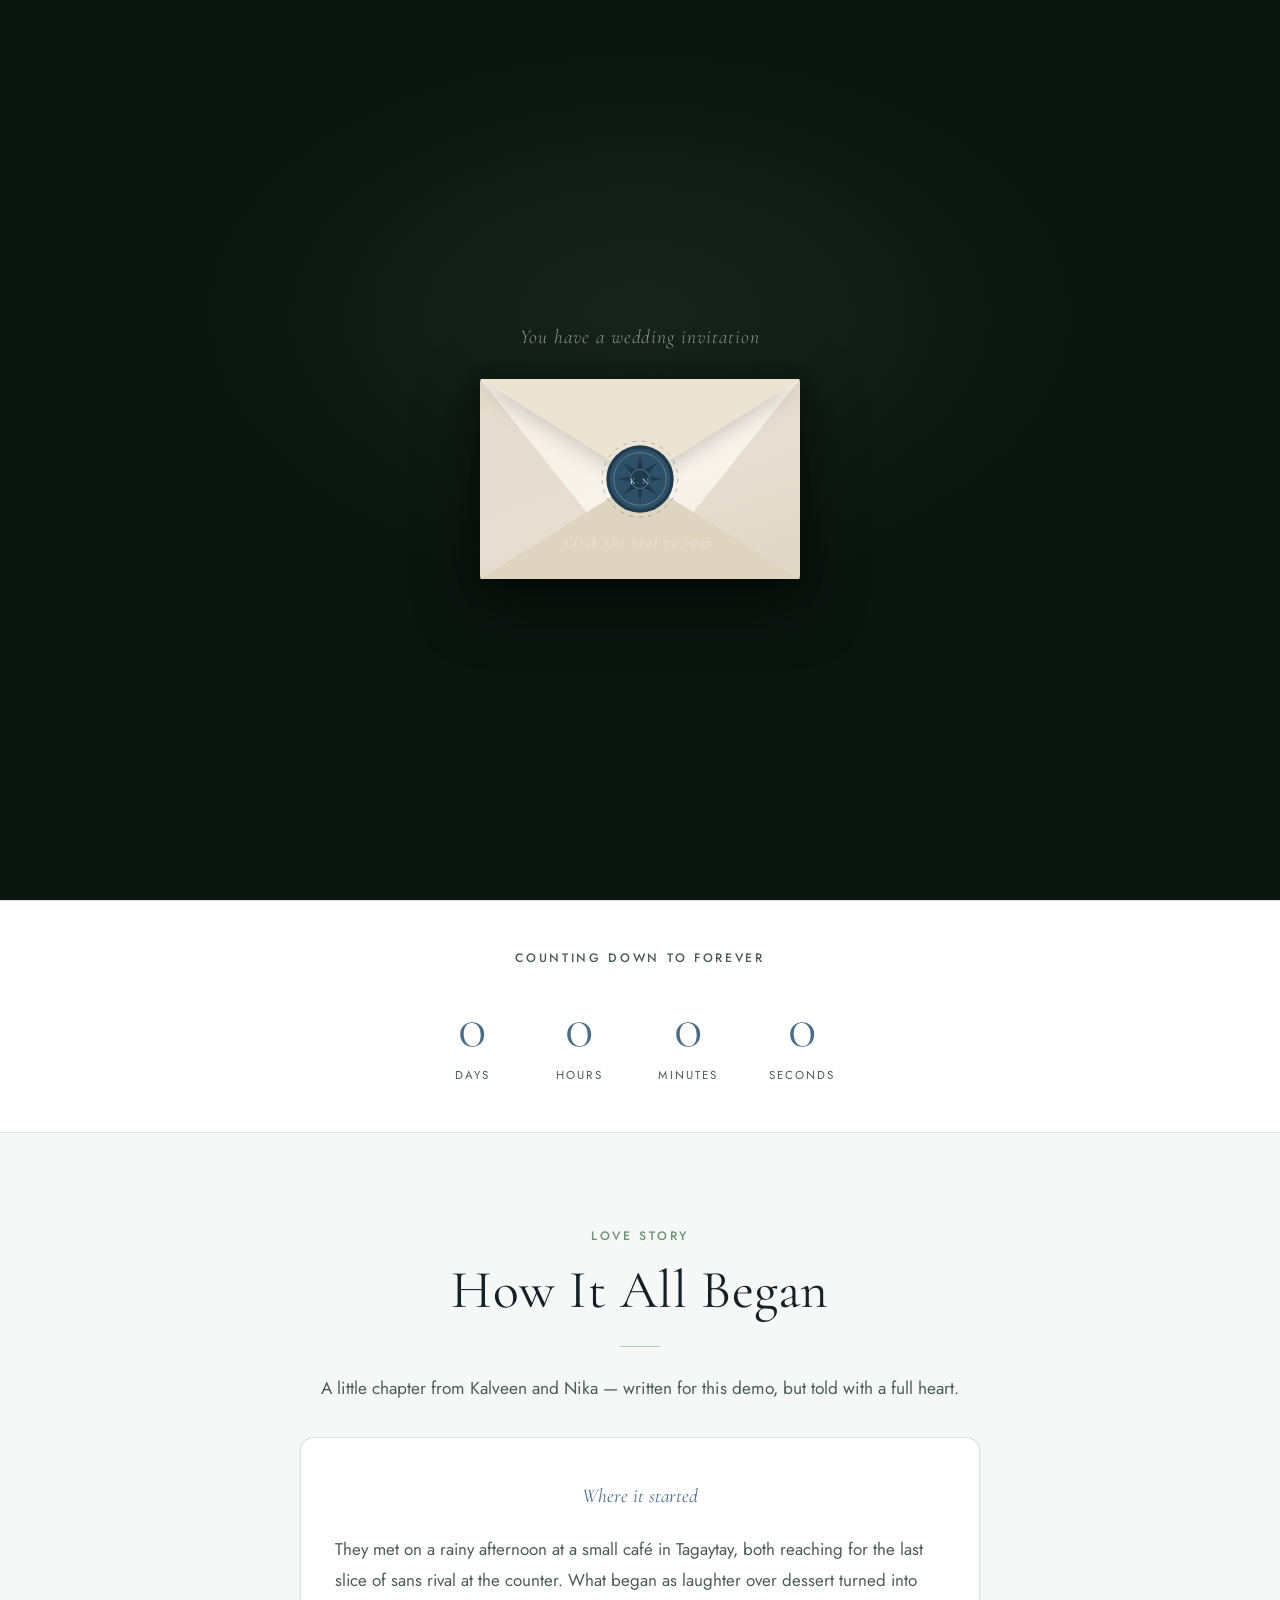
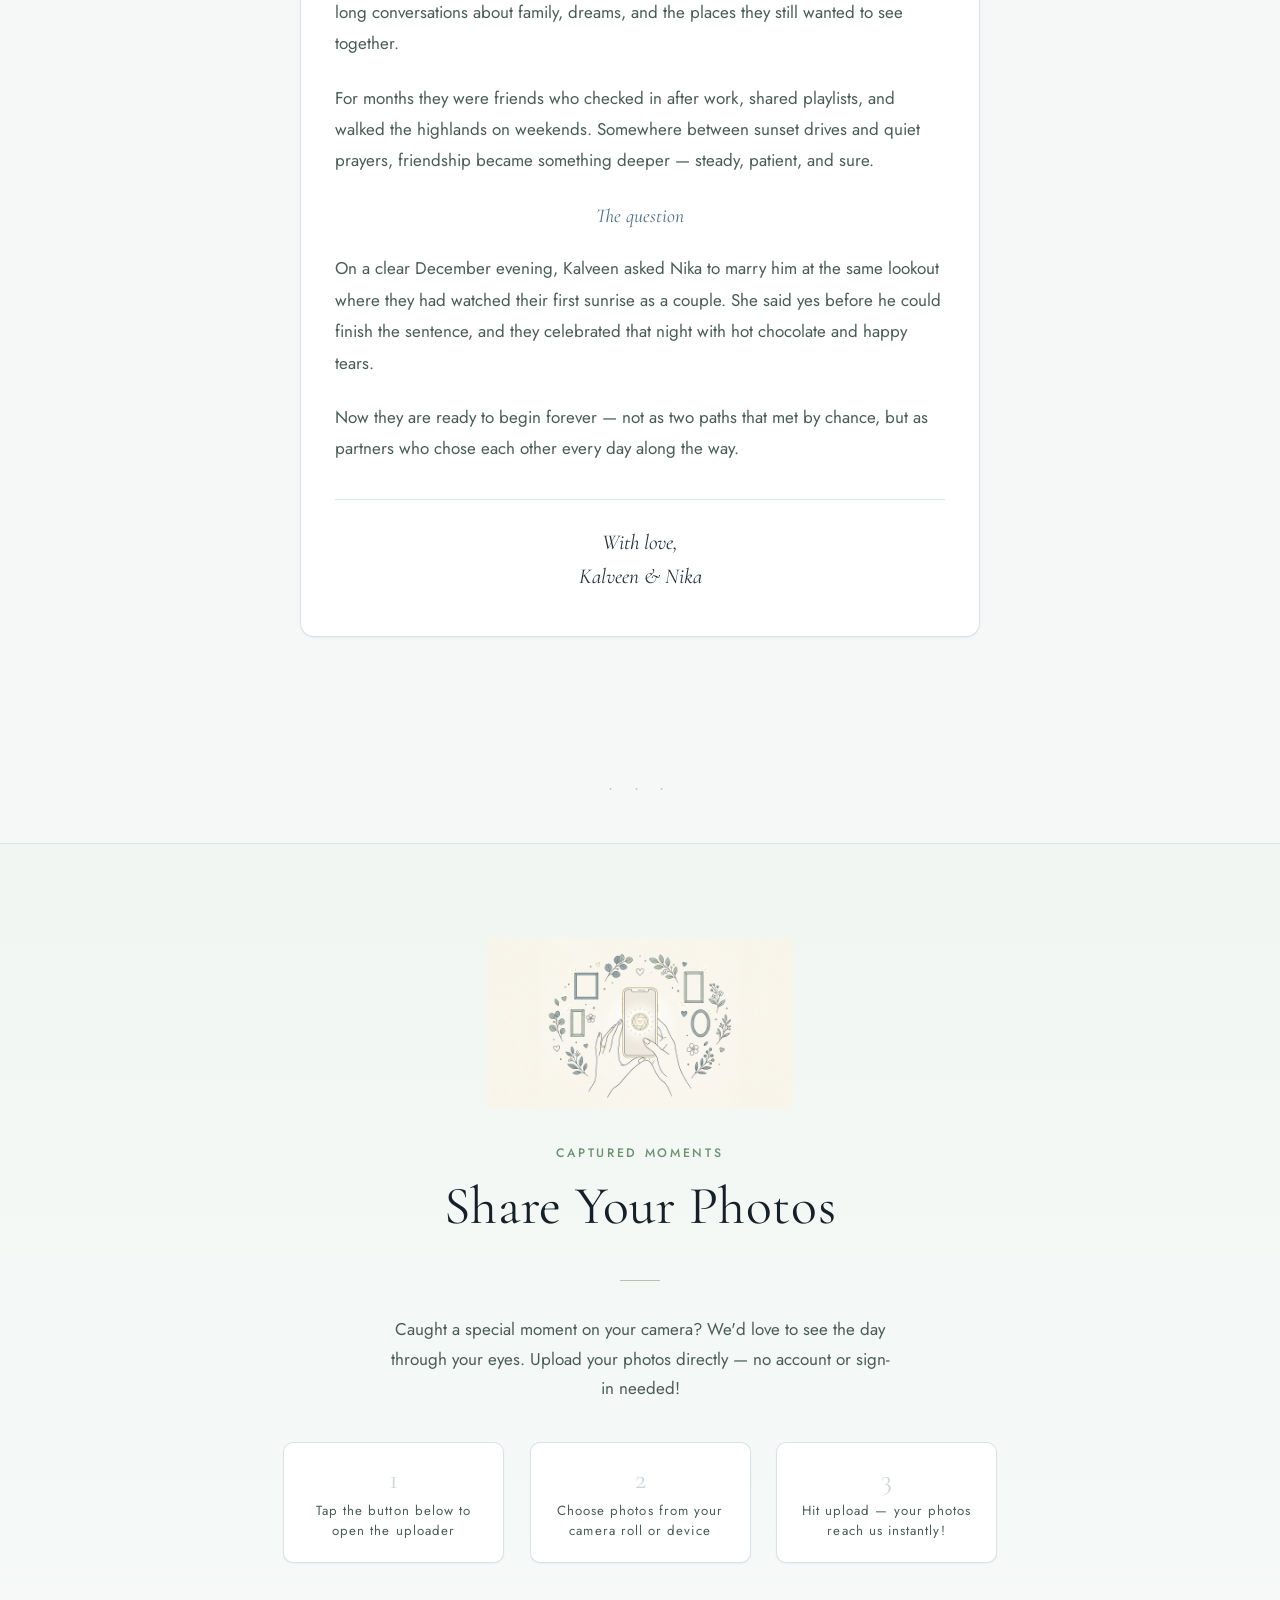
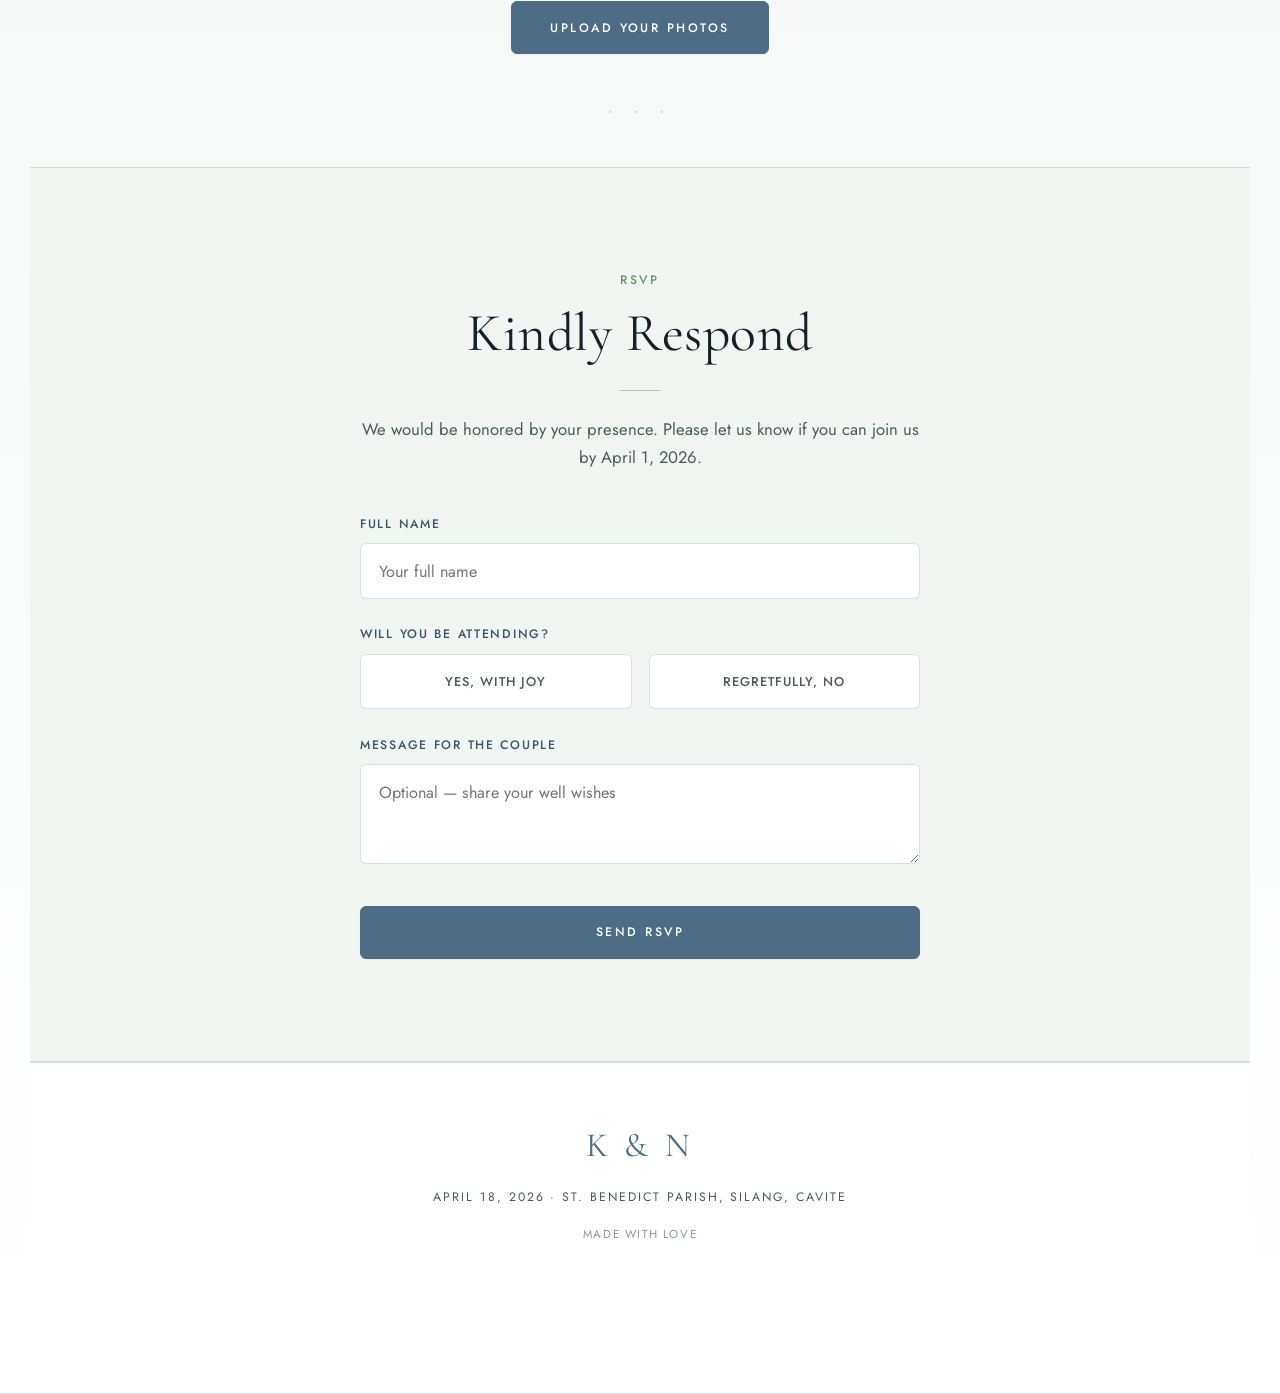
==== commit 8a890a2a: "Split wedding site into multiple pages with shared assets. Add details, gallery, entourage, and RSVP" ====
--- a/index.html
+++ b/index.html
@@ -16,1938 +16,10 @@
 <link rel="preload" as="image" href="images/hero-couple.png">
 <link rel="preconnect" href="https://fonts.googleapis.com">
 <link href="https://fonts.googleapis.com/css2?family=Cormorant+Garamond:ital,wght@0,300;0,400;0,500;1,300;1,400&family=Jost:wght@300;400;500&display=swap" rel="stylesheet">
-<style>
-  *, *::before, *::after { box-sizing: border-box; margin: 0; padding: 0; }
-
-  :root {
-    /* Names are legacy; page is light bg + dark type */
-    --cream: #243038;
-    --warm-white: #152028;
-    --dark: #f6f8f7;
-    --dark-2: #eef3f0;
-    --dark-3: #e2ebe6;
-    --gold: #4d6d86;
-    --gold-light: #638aa3;
-    --gold-dim: #3a5568;
-    --sage: #5a7d5d;
-    --dusty-blue: #4d6d86;
-    --text-muted: #4a5c56;
-    --text-dim: #8a9a92;
-    --border: rgba(77, 109, 134, 0.2);
-    --border-bright: rgba(77, 109, 134, 0.38);
-    --accent: #638aa3;
-    --accent-sage: #6d9170;
-    --accent-sage-light: #9ebf9c;
-    --surface: #ffffff;
-    --surface-2: #f1f6f3;
-    --surface-3: #e5efe9;
-    --shadow-sm: 0 1px 2px rgba(21, 32, 40, 0.05);
-    --shadow-md: 0 8px 24px rgba(21, 32, 40, 0.06);
-    --radius: 6px;
-    --content-max: 40rem;
-    --hero-photo-ring: rgba(174, 198, 207, 0.55);
-    --hero-photo-shadow: 0 20px 50px rgba(36, 48, 56, 0.12), 0 4px 16px rgba(36, 48, 56, 0.06);
-  }
-
-  html {
-    scroll-behavior: smooth;
-    font-size: 16px;
-  }
-
-  @media (min-width: 768px) {
-    html { font-size: 17px; }
-  }
-
-  body {
-    background: var(--dark);
-    color: var(--cream);
-    font-family: 'Jost', sans-serif;
-    font-weight: 400;
-    line-height: 1.65;
-    overflow-x: hidden;
-    text-rendering: optimizeLegibility;
-    -webkit-font-smoothing: antialiased;
-  }
-
-  body.envelope-active {
-    overflow: hidden;
-  }
-
-  html.skip-envelope #envelope-screen {
-    display: none !important;
-  }
-
-  html.skip-envelope body.envelope-active {
-    overflow-x: hidden;
-    overflow-y: auto;
-  }
-
-  ::selection {
-    background: rgba(109, 145, 112, 0.22);
-    color: var(--warm-white);
-  }
-
-  /* NAV */
-  nav {
-    position: fixed;
-    top: 0; left: 0; right: 0;
-    z-index: 100;
-    padding: 1.1rem 2rem;
-    display: flex;
-    justify-content: space-between;
-    align-items: center;
-    background: linear-gradient(to bottom, rgba(246,248,247,0.96), rgba(246,248,247,0.88) 60%, rgba(246,248,247,0));
-    backdrop-filter: blur(10px);
-    border-bottom: 1px solid rgba(77, 109, 134, 0.08);
-  }
-
-  .nav-monogram {
-    font-family: 'Cormorant Garamond', serif;
-    font-size: 1.45rem;
-    font-weight: 400;
-    letter-spacing: 0.12em;
-    color: var(--gold);
-  }
-
-  .nav-links {
-    display: flex;
-    gap: 2rem;
-    list-style: none;
-  }
-
-  .nav-links a {
-    font-family: 'Jost', sans-serif;
-    font-size: 0.72rem;
-    font-weight: 400;
-    letter-spacing: 0.18em;
-    text-transform: uppercase;
-    color: var(--cream);
-    text-decoration: none;
-    opacity: 0.82;
-    transition: opacity 0.25s, color 0.25s;
-  }
-
-  .nav-links a:hover { opacity: 1; color: var(--accent-sage); }
-
-  .nav-links a:focus-visible {
-    outline: 2px solid var(--accent-sage);
-    outline-offset: 4px;
-  }
-
-  .hamburger {
-    display: none;
-    flex-direction: column;
-    gap: 5px;
-    cursor: pointer;
-    padding: 4px;
-  }
-  .hamburger span {
-    width: 22px; height: 1px;
-    background: var(--cream);
-    transition: all 0.3s;
-  }
-
-  /* HERO */
-  #home {
-    min-height: 100vh;
-    display: flex;
-    flex-direction: column;
-    align-items: stretch;
-    justify-content: center;
-    position: relative;
-    max-width: 100%;
-    padding: 6.25rem 1.75rem 4.5rem;
-    overflow: hidden;
-  }
-
-  .hero-bg {
-    position: absolute;
-    inset: 0;
-    background:
-      radial-gradient(ellipse 90% 80% at 5% 50%, rgba(174,198,207,0.22) 0%, transparent 52%),
-      radial-gradient(ellipse 70% 60% at 95% 20%, rgba(77,109,134,0.13) 0%, transparent 55%),
-      radial-gradient(ellipse 80% 70% at 10% 90%, rgba(109,145,112,0.1) 0%, transparent 55%),
-      radial-gradient(ellipse 50% 50% at 80% 80%, rgba(174,198,207,0.09) 0%, transparent 60%),
-      linear-gradient(170deg, var(--dark) 0%, var(--dark-2) 60%, var(--dark-3) 100%);
-  }
-
-  /* floating decorative orbs */
-  .hero-orb {
-    position: absolute;
-    border-radius: 50%;
-    pointer-events: none;
-    z-index: 0;
-  }
-  .hero-orb-1 {
-    width: clamp(280px, 40vw, 520px);
-    height: clamp(280px, 40vw, 520px);
-    top: -10%;
-    right: -8%;
-    background: radial-gradient(circle, rgba(174,198,207,0.18) 0%, transparent 70%);
-    animation: orbDrift 12s ease-in-out infinite alternate;
-  }
-  .hero-orb-2 {
-    width: clamp(200px, 28vw, 380px);
-    height: clamp(200px, 28vw, 380px);
-    bottom: 0;
-    left: -5%;
-    background: radial-gradient(circle, rgba(109,145,112,0.12) 0%, transparent 70%);
-    animation: orbDrift 16s ease-in-out infinite alternate-reverse;
-  }
-  @keyframes orbDrift {
-    from { transform: translate(0, 0) scale(1); }
-    to { transform: translate(18px, -22px) scale(1.04); }
-  }
-
-  .hero-layout {
-    position: relative;
-    z-index: 1;
-    display: grid;
-    grid-template-columns: minmax(0, 1fr) minmax(0, 1.08fr);
-    gap: clamp(2rem, 5vw, 4rem);
-    align-items: center;
-    width: 100%;
-    max-width: 72rem;
-    margin: 0 auto;
-  }
-
-  .hero-visual {
-    display: flex;
-    justify-content: center;
-    align-items: center;
-    opacity: 0;
-    animation: fadeUp 0.95s ease forwards;
-    animation-delay: 0.08s;
-  }
-
-  .hero-photo-wrap {
-    position: relative;
-    width: 100%;
-    max-width: 34rem;
-    margin: 0 auto;
-    border-radius: 22px;
-    padding: 6px;
-    background: linear-gradient(145deg, rgba(174,198,207,0.8) 0%, rgba(255,255,255,0.98) 40%, rgba(174,198,207,0.6) 100%);
-    box-shadow:
-      0 28px 64px rgba(21,32,40,0.14),
-      0 6px 20px rgba(21,32,40,0.07),
-      0 0 0 1px rgba(174,198,207,0.4);
-    animation: heroPhotoFloat 7s ease-in-out infinite;
-  }
-
-  @keyframes heroPhotoFloat {
-    0%, 100% { transform: translateY(0px) rotate(-0.5deg); }
-    50% { transform: translateY(-10px) rotate(0.5deg); }
-  }
-
-  .hero-photo-wrap::before {
-    content: '✦';
-    position: absolute;
-    top: -14px;
-    right: -10px;
-    font-size: 1.4rem;
-    color: var(--accent-sage);
-    opacity: 0.55;
-    animation: starPulse 4s ease-in-out infinite;
-  }
-  .hero-photo-wrap::after {
-    content: '✦';
-    position: absolute;
-    bottom: -12px;
-    left: -8px;
-    font-size: 1rem;
-    color: var(--gold);
-    opacity: 0.45;
-    animation: starPulse 4s ease-in-out infinite 2s;
-  }
-  @keyframes starPulse {
-    0%, 100% { opacity: 0.45; transform: scale(1); }
-    50% { opacity: 0.85; transform: scale(1.18); }
-  }
-
-  .hero-photo-wrap img {
-    display: block;
-    width: 100%;
-    height: auto;
-    max-height: min(76vh, 580px);
-    object-fit: cover;
-    object-position: center 22%;
-    border-radius: 17px;
-  }
-
-  /* corner ornaments on photo */
-  .hero-photo-corner {
-    position: absolute;
-    width: 28px;
-    height: 28px;
-    opacity: 0.5;
-  }
-  .hero-photo-corner::before,
-  .hero-photo-corner::after {
-    content: '';
-    position: absolute;
-    background: var(--accent-sage);
-    border-radius: 1px;
-  }
-  .hero-photo-corner::before { width: 100%; height: 1.5px; top: 0; left: 0; }
-  .hero-photo-corner::after  { width: 1.5px; height: 100%; top: 0; left: 0; }
-  .hero-photo-corner--tl { top: 12px; left: 12px; }
-  .hero-photo-corner--tr { top: 12px; right: 12px; transform: rotate(90deg); }
-  .hero-photo-corner--bl { bottom: 12px; left: 12px; transform: rotate(-90deg); }
-  .hero-photo-corner--br { bottom: 12px; right: 12px; transform: rotate(180deg); }
-
-  .hero-content {
-    position: relative;
-    z-index: 1;
-    width: 100%;
-  }
-
-  .hero-copy {
-    text-align: left;
-  }
-
-  .hero-copy .hero-couple-line,
-  .hero-copy .hero-venue {
-    margin-left: 0;
-    margin-right: 0;
-  }
-
-  .hero-copy .hero-line-bottom {
-    margin: 2.5rem 0;
-  }
-
-  .hero-copy .hero-cta {
-    justify-content: flex-start;
-  }
-
-  .hero-preline {
-    font-family: 'Cormorant Garamond', serif;
-    font-size: clamp(0.9rem, 1.5vw, 1.05rem);
-    font-style: italic;
-    font-weight: 300;
-    color: var(--text-muted);
-    letter-spacing: 0.06em;
-    margin-bottom: 1.25rem;
-    display: block;
-  }
-
-  .hero-date-badge {
-    display: inline-flex;
-    align-items: center;
-    gap: 0.6em;
-    background: rgba(77,109,134,0.07);
-    border: 1px solid var(--border-bright);
-    border-radius: 999px;
-    padding: 0.35rem 1rem;
-    margin-bottom: 1.75rem;
-  }
-
-  .hero-date-badge span {
-    font-size: 0.72rem;
-    letter-spacing: 0.26em;
-    text-transform: uppercase;
-    color: var(--gold);
-    font-weight: 500;
-  }
-
-  .hero-date-badge::before {
-    content: '♦';
-    font-size: 0.5rem;
-    color: var(--accent-sage);
-    opacity: 0.7;
-  }
-  .hero-date-badge::after {
-    content: '♦';
-    font-size: 0.5rem;
-    color: var(--accent-sage);
-    opacity: 0.7;
-  }
-
-  .hero-couple-line {
-    font-size: 0.78rem;
-    letter-spacing: 0.12em;
-    text-transform: uppercase;
-    color: var(--text-muted);
-    font-weight: 400;
-    margin-top: 1.5rem;
-    max-width: 28em;
-    line-height: 1.5;
-  }
-
-  .hero-names {
-    font-family: 'Cormorant Garamond', serif;
-    font-size: clamp(3.2rem, 8.5vw, 7rem);
-    font-weight: 300;
-    line-height: 1.02;
-    letter-spacing: 0.01em;
-    color: var(--warm-white);
-    margin-bottom: 0.4rem;
-  }
-
-  .hero-and {
-    font-family: 'Cormorant Garamond', serif;
-    font-size: clamp(1.4rem, 3.2vw, 2.4rem);
-    font-style: italic;
-    font-weight: 300;
-    color: var(--accent-sage);
-    display: block;
-    margin: 0.3rem 0;
-    letter-spacing: 0.12em;
-  }
-
-  .hero-venue {
-    font-size: 0.78rem;
-    letter-spacing: 0.14em;
-    text-transform: uppercase;
-    color: var(--text-dim);
-    margin-top: 0.4rem;
-    font-weight: 400;
-  }
-
-  .hero-ornament {
-    font-family: 'Cormorant Garamond', serif;
-    font-size: 1rem;
-    color: var(--accent-sage);
-    opacity: 0.45;
-    margin: 1.75rem 0 0;
-    letter-spacing: 0.3em;
-  }
-
-  .hero-line-bottom {
-    width: 60px;
-    height: 1px;
-    background: linear-gradient(to right, var(--accent-sage), var(--gold));
-    margin: 2rem 0;
-    opacity: 0.45;
-  }
-
-  .hero-cta {
-    display: flex;
-    gap: 1rem;
-    flex-wrap: wrap;
-    justify-content: center;
-  }
-
-  .btn {
-    font-family: 'Jost', sans-serif;
-    font-size: 0.72rem;
-    font-weight: 500;
-    letter-spacing: 0.2em;
-    text-transform: uppercase;
-    text-decoration: none;
-    padding: 0.95rem 2.25rem;
-    min-height: 2.75rem;
-    border: 1px solid;
-    border-radius: var(--radius);
-    transition: background 0.3s, border-color 0.3s, color 0.3s, box-shadow 0.3s;
-    cursor: pointer;
-    display: inline-flex;
-    align-items: center;
-    justify-content: center;
-  }
-
-  .btn:focus-visible {
-    outline: 2px solid var(--accent-sage);
-    outline-offset: 3px;
-  }
-
-  .btn-primary {
-    background: var(--gold);
-    border-color: var(--gold);
-    color: #ffffff;
-    box-shadow: var(--shadow-sm);
-  }
-  .btn-primary:hover {
-    background: var(--gold-light);
-    border-color: var(--gold-light);
-    box-shadow: var(--shadow-md);
-  }
-
-  .btn-outline {
-    background: transparent;
-    border-color: var(--border-bright);
-    color: var(--cream);
-  }
-  .btn-outline:hover {
-    border-color: var(--accent-sage);
-    color: var(--accent-sage);
-    background: rgba(109, 145, 112, 0.06);
-  }
-
-  .btn-block { width: 100%; }
-
-  /* COUNTDOWN */
-  .countdown-bar {
-    background: var(--surface);
-    border-top: 1px solid var(--border);
-    border-bottom: 1px solid var(--border);
-    padding: 2.75rem 1.5rem;
-    text-align: center;
-    box-shadow: inset 0 1px 0 rgba(255,255,255,0.8);
-  }
-
-  .countdown-label {
-    font-size: 0.72rem;
-    letter-spacing: 0.22em;
-    text-transform: uppercase;
-    color: var(--text-muted);
-    margin-bottom: 1.75rem;
-    font-weight: 500;
-  }
-
-  .countdown-grid {
-    display: flex;
-    justify-content: center;
-    gap: 3rem;
-    flex-wrap: wrap;
-  }
-
-  .countdown-unit { text-align: center; }
-
-  .countdown-num {
-    font-family: 'Cormorant Garamond', serif;
-    font-size: clamp(2.5rem, 5vw, 3.5rem);
-    font-weight: 300;
-    color: var(--gold);
-    line-height: 1;
-    display: block;
-    min-width: 2ch;
-  }
-
-  .countdown-unit-label {
-    font-size: 0.68rem;
-    letter-spacing: 0.18em;
-    text-transform: uppercase;
-    color: var(--text-muted);
-    margin-top: 0.5rem;
-    display: block;
-    font-weight: 400;
-  }
-
-  /* SECTIONS */
-  section {
-    padding: 5.5rem 1.75rem;
-    max-width: 52rem;
-    margin: 0 auto;
-    scroll-margin-top: 4rem;
-  }
-
-  #share-photos, #rsvp {
-    scroll-margin-top: 4rem;
-  }
-
-  section.full-width {
-    max-width: 100%;
-    padding-left: 0;
-    padding-right: 0;
-  }
-
-  .section-intro {
-    font-size: 1.02rem;
-    color: var(--text-muted);
-    font-weight: 400;
-    max-width: var(--content-max);
-    line-height: 1.75;
-  }
-
-  #attire .section-intro { margin-bottom: 0; }
-
-  .section-tag {
-    font-size: 0.72rem;
-    letter-spacing: 0.22em;
-    text-transform: uppercase;
-    color: var(--accent-sage);
-    font-weight: 500;
-    margin-bottom: 0.85rem;
-    display: block;
-  }
-
-  .section-title {
-    font-family: 'Cormorant Garamond', serif;
-    font-size: clamp(2.1rem, 4.2vw, 3.15rem);
-    font-weight: 400;
-    color: var(--warm-white);
-    line-height: 1.12;
-    margin-bottom: 1rem;
-    letter-spacing: 0.01em;
-  }
-
-  .section-title--sm {
-    font-size: clamp(1.65rem, 3.2vw, 2.15rem);
-  }
-
-  .section-rule {
-    width: 40px;
-    height: 1px;
-    background: var(--accent-sage);
-    margin: 1.5rem 0;
-    opacity: 0.5;
-  }
-
-  /* STORY */
-  #story {
-    text-align: center;
-  }
-
-  .story-inner {
-    max-width: 40rem;
-    margin: 0 auto;
-  }
-
-  .story-card {
-    margin-top: 2rem;
-    padding: 2.5rem 2rem;
-    background: var(--surface);
-    border: 1px solid var(--border);
-    border-radius: 14px;
-    box-shadow: var(--shadow-sm);
-    text-align: left;
-  }
-
-  .story-kicker {
-    font-family: 'Cormorant Garamond', serif;
-    font-size: 1.15rem;
-    font-style: italic;
-    color: var(--gold);
-    margin-bottom: 1.25rem;
-    display: block;
-    text-align: center;
-  }
-
-  .story-text {
-    font-size: 1rem;
-    color: var(--text-muted);
-    font-weight: 400;
-    line-height: 1.85;
-    margin-bottom: 1.35rem;
-  }
-
-  .story-text:last-of-type {
-    margin-bottom: 0;
-  }
-
-  .story-signature {
-    margin-top: 2rem;
-    padding-top: 1.5rem;
-    border-top: 1px solid var(--border);
-    font-family: 'Cormorant Garamond', serif;
-    font-size: 1.25rem;
-    font-style: italic;
-    color: var(--cream);
-    text-align: center;
-    line-height: 1.6;
-  }
-
-  /* DETAILS / FAQ */
-  .details-grid {
-    display: grid;
-    grid-template-columns: 1fr 1fr;
-    gap: 0.85rem;
-    margin-top: 2.75rem;
-  }
-
-  .detail-card {
-    background: var(--surface);
-    border: 1px solid var(--border);
-    border-radius: var(--radius);
-    overflow: hidden;
-    position: relative;
-    transition: border-color 0.3s, box-shadow 0.3s;
-    box-shadow: var(--shadow-sm);
-  }
-
-  .detail-card:hover {
-    border-color: var(--border-bright);
-    box-shadow: var(--shadow-md);
-  }
-
-  .detail-venue-img {
-    width: 100%;
-    height: 180px;
-    object-fit: cover;
-    object-position: center 60%;
-    display: block;
-    border-bottom: 1px solid var(--border);
-  }
-
-  .detail-body {
-    padding: 2rem 1.85rem;
-  }
-
-  .detail-icon {
-    width: 32px;
-    height: 1px;
-    background: var(--accent-sage);
-    margin-bottom: 1.5rem;
-    opacity: 0.5;
-  }
-
-  .detail-title {
-    font-size: 0.72rem;
-    letter-spacing: 0.2em;
-    text-transform: uppercase;
-    color: var(--gold);
-    font-weight: 500;
-    margin-bottom: 0.75rem;
-  }
-
-  .detail-main {
-    font-family: 'Cormorant Garamond', serif;
-    font-size: 1.5rem;
-    font-weight: 400;
-    color: var(--warm-white);
-    line-height: 1.28;
-    margin-bottom: 0.75rem;
-  }
-
-  .detail-sub {
-    font-size: 0.94rem;
-    color: var(--text-muted);
-    font-weight: 400;
-    line-height: 1.65;
-  }
-
-  .detail-link {
-    display: inline-block;
-    margin-top: 1.15rem;
-    font-size: 0.72rem;
-    letter-spacing: 0.12em;
-    text-transform: uppercase;
-    color: var(--accent-sage);
-    font-weight: 500;
-    text-decoration: none;
-    border-bottom: 1px solid rgba(109, 145, 112, 0.4);
-    padding-bottom: 3px;
-    transition: border-color 0.3s, color 0.3s;
-  }
-  .detail-link:hover { border-color: var(--accent-sage); color: var(--gold-dim); }
-  .detail-link:focus-visible {
-    outline: 2px solid var(--accent-sage);
-    outline-offset: 3px;
-    border-radius: 2px;
-  }
-
-  /* ATTIRE */
-  .attire-grid {
-    display: grid;
-    grid-template-columns: 1fr 1fr;
-    gap: 1.5rem;
-    margin-top: 3rem;
-  }
-
-  .attire-card {
-    width: 100%;
-    border: 1px solid var(--border);
-    border-radius: 14px;
-    overflow: hidden;
-    position: relative;
-    background: var(--surface);
-    box-shadow: var(--shadow-sm);
-    transition: box-shadow 0.35s, transform 0.35s;
-    display: flex;
-    flex-direction: column;
-    text-align: left;
-    font: inherit;
-    color: inherit;
-    padding: 0;
-    cursor: zoom-in;
-    appearance: none;
-    -webkit-appearance: none;
-  }
-
-  .attire-card:hover {
-    box-shadow: var(--shadow-md);
-    transform: translateY(-3px);
-  }
-
-  .attire-card:focus-visible {
-    outline: 2px solid var(--accent-sage);
-    outline-offset: 4px;
-  }
-
-  .attire-zoom-hint {
-    position: absolute;
-    bottom: 0.65rem;
-    left: 50%;
-    transform: translateX(-50%);
-    font-size: 0.62rem;
-    letter-spacing: 0.18em;
-    text-transform: uppercase;
-    color: var(--text-dim);
-    font-weight: 500;
-    opacity: 0.75;
-    z-index: 2;
-    pointer-events: none;
-  }
-
-  .attire-illustration {
-    position: relative;
-    width: 100%;
-    background: linear-gradient(180deg, #f9fbfa 0%, #f0f5f2 100%);
-    border-bottom: 1px solid var(--border);
-    display: flex;
-    align-items: center;
-    justify-content: center;
-    overflow: hidden;
-    padding: 2rem 1.5rem 1rem;
-  }
-
-  .attire-illustration.dusty-bg {
-    background: linear-gradient(180deg, #eef3f8 0%, #dce8f0 100%);
-  }
-
-  .attire-illustration.sage-bg {
-    background: linear-gradient(180deg, #edf3ee 0%, #d8eadb 100%);
-  }
-
-  .attire-illustration img {
-    display: block;
-    width: 100%;
-    max-width: 22rem;
-    height: auto;
-    position: relative;
-    z-index: 1;
-  }
-
-  .attire-body {
-    padding: 1.5rem 1.75rem 1.85rem;
-    flex: 1;
-  }
-
-  .attire-swatch {
-    width: 100%;
-    height: 5px;
-    border-radius: 3px;
-    margin-bottom: 1.1rem;
-  }
-
-  .attire-swatch.sage { background: linear-gradient(to right, #6b8c6e, #8aad8a, #a8c4a6); }
-  .attire-swatch.dusty { background: linear-gradient(to right, #4a6d8a, #5f7f99, #7a9ab5); }
-
-  .attire-label {
-    font-size: 0.68rem;
-    letter-spacing: 0.2em;
-    text-transform: uppercase;
-    color: var(--text-dim);
-    font-weight: 500;
-    margin-bottom: 0.4rem;
-  }
-
-  .attire-name {
-    font-family: 'Cormorant Garamond', serif;
-    font-size: 1.75rem;
-    font-weight: 400;
-    color: var(--warm-white);
-    margin-bottom: 0.65rem;
-    line-height: 1.15;
-  }
-
-  .attire-desc {
-    font-size: 0.9rem;
-    color: var(--text-muted);
-    font-weight: 400;
-    line-height: 1.75;
-  }
-
-  .attire-outfits {
-    display: flex;
-    gap: 0.9rem;
-    margin-top: 1rem;
-  }
-
-  .attire-outfit-tag {
-    display: inline-flex;
-    align-items: center;
-    gap: 0.4rem;
-    font-size: 0.68rem;
-    font-weight: 500;
-    letter-spacing: 0.1em;
-    text-transform: uppercase;
-    padding: 0.35rem 0.75rem;
-    border-radius: 100px;
-    border: 1px solid var(--border);
-    color: var(--text-muted);
-    background: var(--surface-2);
-  }
-
-  .attire-outfit-tag.dusty {
-    border-color: rgba(77, 109, 134, 0.35);
-    color: var(--gold-dim);
-    background: rgba(77, 109, 134, 0.07);
-  }
-
-  .attire-outfit-tag.sage {
-    border-color: rgba(109, 145, 112, 0.35);
-    color: var(--sage);
-    background: rgba(109, 145, 112, 0.08);
-  }
-
-  .attire-note {
-    margin-top: 2rem;
-    padding: 1.1rem 1.75rem;
-    border: 1px solid var(--border);
-    border-radius: var(--radius);
-    background: var(--surface-2);
-  }
-
-  .attire-note p {
-    font-size: 0.88rem;
-    letter-spacing: 0.06em;
-    color: var(--text-muted);
-    font-weight: 400;
-    text-align: center;
-    line-height: 1.5;
-  }
-
-  @media (max-width: 600px) {
-    .attire-grid { grid-template-columns: 1fr; }
-  }
-
-  /* GIFTS */
-  .gift-box {
-    border: 1px solid var(--border);
-    border-radius: 14px;
-    padding: 3.5rem 2.5rem;
-    text-align: center;
-    margin-top: 3rem;
-    background: var(--surface);
-    position: relative;
-    box-shadow: var(--shadow-sm);
-    overflow: hidden;
-  }
-
-  /* top center heart badge */
-  .gift-box::before {
-    content: '\2665';
-    position: absolute;
-    top: -1rem;
-    left: 50%;
-    transform: translateX(-50%);
-    background: var(--surface);
-    border: 1px solid var(--border);
-    border-radius: 100px;
-    padding: 0.2rem 1.1rem;
-    color: var(--accent-sage);
-    font-size: 1.1rem;
-    z-index: 1;
-    line-height: 1.4;
-    font-family: serif;
-  }
-
-  /* subtle background botanical watermark */
-  .gift-box::after {
-    content: '\2767';
-    position: absolute;
-    bottom: -1.5rem;
-    right: -1rem;
-    font-size: 9rem;
-    color: var(--accent-sage);
-    opacity: 0.04;
-    line-height: 1;
-    pointer-events: none;
-    user-select: none;
-    transform: rotate(-15deg);
-    font-family: serif;
-  }
-
-  /* decorative corner flourishes */
-  .gift-corner {
-    position: absolute;
-    font-size: 1.1rem;
-    color: var(--accent-sage);
-    opacity: 0.4;
-    line-height: 1;
-    pointer-events: none;
-    user-select: none;
-  }
-  .gift-corner.tl { top: 0.85rem; left: 1rem; }
-  .gift-corner.tr { top: 0.85rem; right: 1rem; }
-  .gift-corner.bl { bottom: 0.85rem; left: 1rem; }
-  .gift-corner.br { bottom: 0.85rem; right: 1rem; }
-
-  .gift-ornament-top {
-    display: flex;
-    align-items: center;
-    justify-content: center;
-    gap: 0.75rem;
-    margin-bottom: 1.75rem;
-    color: var(--accent-sage);
-    opacity: 0.55;
-  }
-
-  .gift-ornament-top span {
-    font-size: 0.65rem;
-    letter-spacing: 0.35em;
-    font-family: 'Jost', sans-serif;
-    font-weight: 400;
-    text-transform: uppercase;
-    color: var(--gold);
-    opacity: 1;
-  }
-
-  .gift-ornament-top::before,
-  .gift-ornament-top::after {
-    content: '';
-    flex: 1;
-    max-width: 3.5rem;
-    height: 1px;
-    background: linear-gradient(to right, transparent, var(--accent-sage));
-  }
-
-  .gift-ornament-top::after {
-    background: linear-gradient(to left, transparent, var(--accent-sage));
-  }
-
-  .gift-divider {
-    display: flex;
-    align-items: center;
-    justify-content: center;
-    gap: 0.6rem;
-    margin: 1.5rem auto;
-    color: var(--accent-sage);
-    opacity: 0.5;
-    font-size: 0.7rem;
-    letter-spacing: 0.4em;
-  }
-
-  .gift-verse {
-    font-family: 'Cormorant Garamond', serif;
-    font-size: 1.32rem;
-    font-style: italic;
-    font-weight: 400;
-    color: var(--cream);
-    line-height: 1.88;
-    max-width: 28rem;
-    margin: 0 auto;
-  }
-
-  .gift-bottom-ornament {
-    margin-top: 1.75rem;
-    display: flex;
-    align-items: center;
-    justify-content: center;
-    gap: 0.5rem;
-    color: var(--accent-sage);
-    opacity: 0.45;
-    font-size: 0.75rem;
-    letter-spacing: 0.5em;
-  }
-
-  /* GALLERY */
-  #gallery {
-    max-width: 72rem;
-  }
-
-  #gallery .section-intro {
-    max-width: 36rem;
-  }
-
-  .gallery-masonry {
-    margin-top: 2.75rem;
-    column-count: 3;
-    column-gap: 1.05rem;
-  }
-
-  .gallery-item {
-    position: relative;
-    display: block;
-    width: 100%;
-    margin-bottom: 1.05rem;
-    break-inside: avoid;
-    padding: 0;
-    border: none;
-    font: inherit;
-    border-radius: 14px;
-    overflow: hidden;
-    cursor: zoom-in;
-    background: var(--surface);
-    box-shadow: var(--shadow-sm);
-    transition: transform 0.4s cubic-bezier(0.33, 1, 0.68, 1), box-shadow 0.4s ease;
-  }
-
-  .gallery-item:focus-visible {
-    outline: 2px solid var(--accent-sage);
-    outline-offset: 4px;
-  }
-
-  .gallery-item:hover {
-    transform: translateY(-4px);
-    box-shadow: 0 16px 40px rgba(36, 48, 56, 0.12), 0 4px 12px rgba(36, 48, 56, 0.06);
-  }
-
-  .gallery-item img {
-    display: block;
-    width: 100%;
-    height: auto;
-    transition: transform 0.55s cubic-bezier(0.33, 1, 0.68, 1);
-  }
-
-  .gallery-item:hover img {
-    transform: scale(1.04);
-  }
-
-  .gallery-item::after {
-    content: '';
-    position: absolute;
-    inset: 0;
-    border-radius: inherit;
-    box-shadow: inset 0 0 0 1px rgba(255, 255, 255, 0.35);
-    pointer-events: none;
-  }
-
-  .lightbox {
-    position: fixed;
-    inset: 0;
-    z-index: 300;
-    display: flex;
-    align-items: center;
-    justify-content: center;
-    padding: min(4vw, 2rem);
-    background: rgba(21, 24, 28, 0.88);
-    backdrop-filter: blur(8px);
-    cursor: zoom-out;
-  }
-
-  .lightbox[hidden] {
-    display: none !important;
-  }
-
-  .lightbox-inner {
-    position: relative;
-    max-width: min(96vw, 1200px);
-    max-height: 92vh;
-    cursor: default;
-  }
-
-  .lightbox-inner img {
-    display: block;
-    max-width: 100%;
-    max-height: 92vh;
-    width: auto;
-    height: auto;
-    margin: 0 auto;
-    border-radius: 10px;
-    box-shadow: 0 24px 80px rgba(0, 0, 0, 0.45);
-  }
-
-  .lightbox-close {
-    position: fixed;
-    top: 1.15rem;
-    right: 1.15rem;
-    z-index: 302;
-    width: 2.75rem;
-    height: 2.75rem;
-    border: 1px solid rgba(255, 255, 255, 0.35);
-    border-radius: 50%;
-    background: rgba(255, 255, 255, 0.12);
-    color: #fff;
-    font-size: 1.5rem;
-    line-height: 1;
-    cursor: pointer;
-    display: flex;
-    align-items: center;
-    justify-content: center;
-    transition: background 0.25s, border-color 0.25s;
-  }
-
-  .lightbox-close:hover {
-    background: rgba(255, 255, 255, 0.22);
-    border-color: rgba(255, 255, 255, 0.55);
-  }
-
-  .lightbox-close:focus-visible {
-    outline: 2px solid var(--accent-sage-light);
-    outline-offset: 3px;
-  }
-
-  .lightbox-caption {
-    margin-top: 1.25rem;
-    text-align: center;
-    max-width: 32rem;
-    padding: 0 1rem;
-  }
-
-  .lightbox-caption-title {
-    font-family: 'Cormorant Garamond', serif;
-    font-size: clamp(1.5rem, 4vw, 2rem);
-    font-weight: 400;
-    color: #f6f8f7;
-    line-height: 1.2;
-    margin-bottom: 0.45rem;
-  }
-
-  .lightbox-caption-sub {
-    font-size: 0.68rem;
-    letter-spacing: 0.2em;
-    text-transform: uppercase;
-    color: rgba(255, 255, 255, 0.65);
-    font-weight: 400;
-    line-height: 1.5;
-  }
-
-  @media (max-width: 900px) {
-    .gallery-masonry {
-      column-count: 2;
-      column-gap: 0.85rem;
-    }
-    .gallery-item {
-      margin-bottom: 0.85rem;
-    }
-  }
-
-  @media (max-width: 520px) {
-    .gallery-masonry {
-      column-count: 1;
-    }
-  }
-
-  @media (prefers-reduced-motion: reduce) {
-    .gallery-item,
-    .gallery-item img {
-      transition: none;
-    }
-    .gallery-item:hover {
-      transform: none;
-    }
-    .gallery-item:hover img {
-      transform: none;
-    }
-  }
-
-  /* REMINDERS */
-  .reminders-row {
-    display: grid;
-    grid-template-columns: repeat(3, 1fr);
-    gap: 0.85rem;
-    margin-top: 3rem;
-  }
-
-  .reminder-card {
-    background: var(--surface);
-    border: 1px solid var(--border);
-    border-radius: 14px;
-    overflow: hidden;
-    text-align: center;
-    box-shadow: var(--shadow-sm);
-    transition: transform 0.35s cubic-bezier(0.33,1,0.68,1), box-shadow 0.35s;
-  }
-
-  .reminder-card:hover {
-    transform: translateY(-4px);
-    box-shadow: var(--shadow-md);
-  }
-
-  .reminder-illustration {
-    width: 100%;
-    background: linear-gradient(180deg, #f6f9f7 0%, #edf3ef 100%);
-    border-bottom: 1px solid var(--border);
-    display: flex;
-    align-items: center;
-    justify-content: center;
-    padding: 2rem 1rem 1.5rem;
-  }
-
-  .reminder-illustration img {
-    display: block;
-    width: 100%;
-    max-width: 14rem;
-    height: auto;
-  }
-
-  .reminder-body {
-    padding: 1.35rem 1rem 1.6rem;
-  }
-
-  .reminder-num {
-    font-family: 'Cormorant Garamond', serif;
-    font-size: 2rem;
-    font-weight: 400;
-    color: rgba(77, 109, 134, 0.3);
-    line-height: 1;
-    margin-bottom: 0.6rem;
-  }
-
-  .reminder-text {
-    font-size: 0.75rem;
-    letter-spacing: 0.14em;
-    text-transform: uppercase;
-    color: var(--text-muted);
-    font-weight: 500;
-    line-height: 1.45;
-  }
-
-  .reminders-block { margin-top: 4.5rem; }
-
-  /* RSVP */
-  #rsvp {
-    background: var(--surface-2);
-    border-top: 1px solid var(--border);
-    border-bottom: 1px solid var(--border);
-    max-width: 100%;
-    padding: 6rem 2rem;
-  }
-
-  .rsvp-inner {
-    max-width: 560px;
-    margin: 0 auto;
-    text-align: center;
-  }
-
-  .form-group {
-    margin-bottom: 1.5rem;
-    text-align: left;
-  }
-
-  .form-label {
-    display: block;
-    font-size: 0.72rem;
-    letter-spacing: 0.14em;
-    text-transform: uppercase;
-    color: var(--gold-dim);
-    font-weight: 500;
-    margin-bottom: 0.55rem;
-  }
-
-  .form-input, .form-select, .form-textarea {
-    width: 100%;
-    background: var(--surface);
-    border: 1px solid var(--border);
-    border-radius: var(--radius);
-    color: var(--cream);
-    font-family: 'Jost', sans-serif;
-    font-size: 0.95rem;
-    font-weight: 400;
-    padding: 0.9rem 1.05rem;
-    outline: none;
-    transition: border-color 0.25s, box-shadow 0.25s;
-    appearance: none;
-  }
-
-  .form-input:focus, .form-select:focus, .form-textarea:focus {
-    border-color: var(--gold);
-    box-shadow: 0 0 0 3px rgba(77, 109, 134, 0.12);
-  }
-
-  .form-input:focus-visible, .form-select:focus-visible, .form-textarea:focus-visible {
-    outline: none;
-  }
-
-  .form-select option { background: var(--surface); }
-  .form-textarea { resize: vertical; min-height: 100px; }
-
-  .radio-row {
-    display: flex;
-    gap: 1rem;
-  }
-
-  .radio-opt {
-    flex: 1;
-    border: 1px solid var(--border);
-    border-radius: var(--radius);
-    padding: 0.95rem 0.85rem;
-    min-height: 3rem;
-    text-align: center;
-    cursor: pointer;
-    font-size: 0.75rem;
-    letter-spacing: 0.08em;
-    text-transform: uppercase;
-    color: var(--text-muted);
-    font-weight: 500;
-    transition: border-color 0.25s, color 0.25s, background 0.25s;
-    user-select: none;
-    background: var(--surface);
-    display: flex;
-    align-items: center;
-    justify-content: center;
-  }
-
-  .radio-opt.active {
-    border-color: var(--gold);
-    color: var(--gold);
-    background: rgba(77, 109, 134, 0.08);
-  }
-
-  .radio-opt:focus-visible {
-    outline: 2px solid var(--gold);
-    outline-offset: 2px;
-  }
-
-  .form-success {
-    display: none;
-    text-align: center;
-    padding: 3rem;
-  }
-
-  .form-success .success-icon {
-    font-family: 'Cormorant Garamond', serif;
-    font-size: 3.5rem;
-    color: var(--accent-sage);
-    font-style: italic;
-    display: block;
-    margin-bottom: 1rem;
-  }
-
-  .form-success p {
-    font-family: 'Cormorant Garamond', serif;
-    font-size: 1.3rem;
-    font-style: italic;
-    font-weight: 400;
-    color: var(--cream);
-    line-height: 1.55;
-  }
-
-  .rsvp-lead {
-    font-size: 0.98rem;
-    color: var(--text-muted);
-    font-weight: 400;
-    text-align: center;
-    margin-bottom: 2.5rem;
-    line-height: 1.65;
-  }
-
-  .rsvp-closed-box {
-    margin-top: 2.5rem;
-    border: 1px solid var(--border);
-    border-radius: 14px;
-    padding: 3rem 2rem;
-    background: var(--surface);
-    box-shadow: var(--shadow-sm);
-    text-align: center;
-  }
-
-  .rsvp-closed-icon {
-    display: block;
-    font-size: 2.5rem;
-    color: var(--accent-sage);
-    margin-bottom: 1.25rem;
-    font-family: serif;
-    line-height: 1;
-  }
-
-  .rsvp-closed-msg {
-    font-family: 'Cormorant Garamond', serif;
-    font-size: 1.3rem;
-    font-style: italic;
-    font-weight: 400;
-    color: var(--cream);
-    line-height: 1.75;
-    max-width: 26rem;
-    margin: 0 auto;
-  }
-
-  .rsvp-error {
-    display: none;
-    margin-top: 1rem;
-    padding: 0.85rem 1rem;
-    border-radius: var(--radius);
-    border: 1px solid rgba(200, 100, 100, 0.35);
-    background: rgba(200, 100, 100, 0.08);
-    color: #e8b4b4;
-    font-size: 0.88rem;
-    text-align: center;
-    line-height: 1.5;
-  }
-
-  #rsvp-submit:disabled {
-    opacity: 0.65;
-    cursor: not-allowed;
-  }
-
-  .form-success.is-visible {
-    display: block;
-    animation: rsvpSuccessIn 0.5s ease forwards;
-  }
-
-  @keyframes rsvpSuccessIn {
-    from { opacity: 0; transform: translateY(12px); }
-    to { opacity: 1; transform: translateY(0); }
-  }
-
-  .section-tag--center {
-    text-align: center;
-    display: block;
-  }
-
-  .section-rule--center {
-    margin: 1.5rem auto;
-  }
-
-  /* FOOTER */
-  footer {
-    padding: 3.25rem 2rem;
-    text-align: center;
-    border-top: 1px solid var(--border);
-    background: var(--surface);
-  }
-
-  .footer-monogram {
-    font-family: 'Cormorant Garamond', serif;
-    font-size: 2rem;
-    font-weight: 400;
-    color: var(--gold);
-    letter-spacing: 0.12em;
-    margin-bottom: 0.85rem;
-    display: block;
-  }
-
-  .footer-date {
-    font-size: 0.72rem;
-    letter-spacing: 0.16em;
-    text-transform: uppercase;
-    color: var(--text-muted);
-    font-weight: 400;
-    line-height: 1.5;
-  }
-
-  .footer-tagline {
-    margin-top: 1.1rem;
-    font-size: 0.68rem;
-    letter-spacing: 0.14em;
-    text-transform: uppercase;
-    color: var(--text-dim);
-    font-weight: 400;
-  }
-
-  /* DIVIDER */
-  .ornament {
-    text-align: center;
-    color: var(--accent-sage);
-    opacity: 0.45;
-    font-size: 1rem;
-    letter-spacing: 0.45em;
-    margin: 0;
-    padding: 2.5rem 0;
-  }
-
-  /* SHARE PHOTOS */
-  #share-photos {
-    background: linear-gradient(180deg, var(--surface-2) 0%, var(--surface) 100%);
-    border-top: 1px solid var(--border);
-    border-bottom: 1px solid var(--border);
-    max-width: 100%;
-    padding: 5.5rem 1.75rem;
-  }
-
-  .share-inner {
-    max-width: 42rem;
-    margin: 0 auto;
-    display: flex;
-    flex-direction: column;
-    align-items: center;
-    text-align: center;
-  }
-
-  .share-illustration {
-    width: 100%;
-    max-width: 18rem;
-    margin-bottom: 2rem;
-    opacity: 0.92;
-  }
-
-  .share-illustration img {
-    display: block;
-    width: 100%;
-    height: auto;
-  }
-
-  .share-inner .section-tag { text-align: center; display: block; }
-  .share-inner .section-title { text-align: center; }
-  .share-inner .section-rule { margin: 1.5rem auto; }
-
-  .share-body {
-    margin-top: 0.5rem;
-    font-size: 1rem;
-    color: var(--text-muted);
-    font-weight: 400;
-    line-height: 1.75;
-    max-width: 30rem;
-    margin-bottom: 2.25rem;
-  }
-
-  .share-steps {
-    display: flex;
-    gap: 1.5rem;
-    justify-content: center;
-    flex-wrap: wrap;
-    margin-bottom: 2.25rem;
-    width: 100%;
-  }
-
-  .share-step {
-    flex: 1;
-    min-width: 10rem;
-    max-width: 13rem;
-    background: var(--surface);
-    border: 1px solid var(--border);
-    border-radius: 10px;
-    padding: 1.25rem 1rem;
-    box-shadow: var(--shadow-sm);
-  }
-
-  .share-step-num {
-    font-family: 'Cormorant Garamond', serif;
-    font-size: 1.65rem;
-    font-weight: 400;
-    color: rgba(77, 109, 134, 0.28);
-    line-height: 1;
-    margin-bottom: 0.5rem;
-  }
-
-  .share-step-text {
-    font-size: 0.78rem;
-    letter-spacing: 0.08em;
-    color: var(--text-muted);
-    font-weight: 400;
-    line-height: 1.5;
-  }
-
-  /* ANIMATIONS */
-  @keyframes fadeUp {
-    from { opacity: 0; transform: translateY(24px); }
-    to { opacity: 1; transform: translateY(0); }
-  }
-
-  .hero-content > * {
-    opacity: 0;
-    animation: fadeUp 0.9s ease forwards;
-  }
-  .hero-content > *:nth-child(1) { animation-delay: 0.1s; }
-  .hero-content > *:nth-child(2) { animation-delay: 0.25s; }
-  .hero-content > *:nth-child(3) { animation-delay: 0.4s; }
-  .hero-content > *:nth-child(4) { animation-delay: 0.55s; }
-  .hero-content > *:nth-child(5) { animation-delay: 0.7s; }
-  .hero-content > *:nth-child(6) { animation-delay: 0.85s; }
-  .hero-content > *:nth-child(7) { animation-delay: 1s; }
-
-  @media (max-width: 900px) {
-    .hero-layout {
-      grid-template-columns: 1fr;
-      gap: 2.5rem;
-    }
-    .hero-copy {
-      text-align: center;
-    }
-    .hero-copy .hero-couple-line,
-    .hero-copy .hero-venue {
-      margin-left: auto;
-      margin-right: auto;
-    }
-    .hero-copy .hero-line-bottom {
-      margin-left: auto;
-      margin-right: auto;
-    }
-    .hero-copy .hero-cta {
-      justify-content: center;
-    }
-    .hero-photo-wrap {
-      max-width: 26rem;
-    }
-    .hero-photo-wrap img {
-      max-height: min(52vh, 420px);
-    }
-    .hero-preline { text-align: center; display: block; }
-    .hero-date-badge { margin-left: auto; margin-right: auto; }
-    .hero-ornament { margin-left: auto; margin-right: auto; text-align: center; }
-  }
-
-  /* ENVELOPE INTRO */
-  #envelope-screen {
-    position: fixed;
-    inset: 0;
-    z-index: 1000;
-    display: flex;
-    flex-direction: column;
-    align-items: center;
-    justify-content: center;
-    gap: 1.5rem;
-    background:
-      radial-gradient(ellipse 70% 60% at 50% 35%, rgba(109, 145, 112, 0.12) 0%, transparent 52%),
-      #0b1510;
-    transition: opacity 0.7s ease;
-  }
-
-  #envelope-screen.env-screen--closing {
-    opacity: 0;
-    pointer-events: none;
-  }
-
-  .env-title {
-    font-family: 'Cormorant Garamond', serif;
-    font-size: clamp(0.95rem, 2.5vw, 1.15rem);
-    font-style: italic;
-    font-weight: 300;
-    color: rgba(255, 255, 255, 0.52);
-    letter-spacing: 0.05em;
-  }
-
-  /* Floating wrapper */
-  .envelope-wrap {
-    position: relative;
-    animation: floatEnv 3s ease-in-out infinite;
-    transition: opacity 0.7s ease, transform 0.7s ease;
-  }
-
-  @keyframes floatEnv {
-    0%, 100% { transform: translateY(0); }
-    50% { transform: translateY(-12px); }
-  }
-
-  /* Fixed-size envelope — border tricks need concrete px values */
-  .envelope {
-    position: relative;
-    width: 320px;
-    height: 200px;
-    perspective: 700px;
-  }
-
-  /* Full body rectangle */
-  .env-body {
-    position: absolute;
-    inset: 0;
-    background: linear-gradient(160deg, #f5eee4 0%, #f8f3eb 55%, #ede5d8 100%);
-    border-radius: 4px;
-    box-shadow:
-      0 22px 60px rgba(0, 0, 0, 0.55),
-      0 8px 22px rgba(0, 0, 0, 0.25),
-      inset 0 1px 0 rgba(255, 255, 255, 0.9);
-    z-index: 1;
-  }
-
-  /* Bottom V fold — in front of card while it sits in pocket */
-  .env-bottom {
-    position: absolute;
-    bottom: 0; left: 0;
-    width: 0; height: 0;
-    border-left: 160px solid transparent;
-    border-right: 160px solid transparent;
-    border-bottom: 100px solid #dfd4c0;
-    z-index: 5;
-    pointer-events: none;
-  }
-
-  /* Left diagonal fold */
-  .env-left {
-    position: absolute;
-    bottom: 0; left: 0;
-    width: 0; height: 0;
-    border-left: 0 solid transparent;
-    border-right: 160px solid transparent;
-    border-bottom: 200px solid #cfc4b0;
-    z-index: 1;
-    opacity: 0.45;
-  }
-
-  /* Right diagonal fold */
-  .env-right {
-    position: absolute;
-    bottom: 0; right: 0;
-    width: 0; height: 0;
-    border-right: 0 solid transparent;
-    border-left: 160px solid transparent;
-    border-bottom: 200px solid #cfc4b0;
-    z-index: 1;
-    opacity: 0.45;
-  }
-
-  /* Invitation card — tucked inside pocket, rises after flap opens */
-  .env-card {
-    position: absolute;
-    left: 50%;
-    bottom: 14px;
-    width: 78%;
-    height: 118px;
-    background: linear-gradient(160deg, #ffffff 0%, #faf6f1 100%);
-    border: 1px solid rgba(77, 109, 134, 0.1);
-    border-radius: 3px;
-    z-index: 3;
-    display: flex;
-    flex-direction: column;
-    align-items: center;
-    justify-content: center;
-    gap: 0.5rem;
-    opacity: 0;
-    visibility: hidden;
-    box-shadow: 0 -4px 16px rgba(0, 0, 0, 0.15);
-    transform: translateX(-50%) translateY(28px);
-    transition:
-      visibility 0s linear 0.7s,
-      opacity 0.45s ease 0.72s,
-      transform 0.85s cubic-bezier(0.34, 1.56, 0.64, 1) 0.68s;
-  }
-
-  .envelope.open .env-card {
-    z-index: 12;
-    opacity: 1;
-    visibility: visible;
-    transition:
-      visibility 0s linear 0s,
-      opacity 0.45s ease 0.72s,
-      transform 0.85s cubic-bezier(0.34, 1.56, 0.64, 1) 0.68s;
-    transform: translateX(-50%) translateY(-118px);
-  }
-
-  .env-card-mono {
-    font-family: 'Cormorant Garamond', serif;
-    font-size: 2.2rem;
-    font-weight: 400;
-    letter-spacing: 0.16em;
-    color: #4d6d86;
-    line-height: 1;
-  }
-
-  .env-card-date {
-    font-size: 0.63rem;
-    letter-spacing: 0.26em;
-    text-transform: uppercase;
-    color: #6a7d74;
-    font-weight: 500;
-  }
-
-  /* Flap — CSS border triangle, rotates in true 3D via rotateX */
-  .env-flap {
-    position: absolute;
-    top: 0; left: 0;
-    width: 320px;
-    height: 0;
-    border-left: 160px solid transparent;
-    border-right: 160px solid transparent;
-    border-top: 100px solid #ece3d3;
-    transform-origin: top center;
-    z-index: 10;
-    transition: transform 0.9s cubic-bezier(0.4, 0, 0.2, 1);
-    filter: drop-shadow(0 5px 10px rgba(0, 0, 0, 0.18));
-  }
-
-  .envelope.open .env-flap {
-    transform: rotateX(-170deg);
-    z-index: 4;
-  }
-
-  /* Seal wrapper — centered on flap tip (top 50% = 100px = tip of 100px-tall flap) */
-  .env-seal-wrap {
-    position: absolute;
-    top: 50%;
-    left: 50%;
-    transform: translate(-50%, -50%);
-    z-index: 20;
-  }
-
-  /* Seal button */
-  .env-seal {
-    display: block;
-    border: none;
-    background: none;
-    cursor: pointer;
-    padding: 0;
-    transition: transform 0.2s ease;
-  }
-
-  .env-seal:hover { transform: scale(1.08); }
-  .env-seal:active { transform: scale(0.95); }
-
-  .env-seal:focus-visible {
-    outline: 2px solid rgba(174, 198, 207, 0.7);
-    outline-offset: 6px;
-    border-radius: 50%;
-  }
-
-  .env-seal svg {
-    display: block;
-    animation: sealGlow 2.4s ease-in-out infinite;
-    transition: opacity 0.3s ease;
-  }
-
-  @keyframes sealGlow {
-    0%, 100% { filter: drop-shadow(0 4px 14px rgba(0, 0, 0, 0.5)); }
-    50% { filter: drop-shadow(0 4px 24px rgba(77, 109, 134, 0.6)) drop-shadow(0 0 16px rgba(174, 198, 207, 0.3)); }
-  }
-
-  .envelope.open .env-seal svg {
-    opacity: 0;
-    pointer-events: none;
-  }
-
-  /* Hint label below seal */
-  .env-hint {
-    position: absolute;
-    bottom: -34px;
-    left: 50%;
-    transform: translateX(-50%);
-    font-family: 'Cormorant Garamond', serif;
-    font-size: 0.75rem;
-    font-style: italic;
-    letter-spacing: 0.2em;
-    color: rgba(255, 255, 255, 0.5);
-    white-space: nowrap;
-    animation: hintFade 2.8s ease-in-out infinite;
-    transition: opacity 0.3s ease;
-  }
-
-  .env-hint.hidden {
-    opacity: 0;
-    animation: none;
-  }
-
-  @keyframes hintFade {
-    0%, 100% { opacity: 0.3; }
-    50% { opacity: 0.72; }
-  }
-
-  /* Particles */
-  .env-particle {
-    position: fixed;
-    width: 5px;
-    height: 5px;
-    border-radius: 50%;
-    pointer-events: none;
-    z-index: 1200;
-    animation: particleFly 1.2s ease-out forwards;
-  }
-
-  @keyframes particleFly {
-    0%   { opacity: 1; transform: translate(0, 0) scale(1); }
-    100% { opacity: 0; transform: translate(var(--tx), var(--ty)) scale(0.1); }
-  }
-
-  @media (max-width: 360px) {
-    .envelope-wrap { transform: scale(0.82); transform-origin: center; animation: none; }
-  }
-
-  @media (prefers-reduced-motion: reduce) {
-    .envelope-wrap { animation: none; }
-    .env-flap { transition-duration: 0.2s; }
-    .env-card {
-      transition:
-        visibility 0s linear 0s,
-        opacity 0.2s ease 0.15s,
-        transform 0.2s ease 0.15s;
-    }
-    .envelope.open .env-card {
-      transform: translateX(-50%) translateY(-100px);
-    }
-    .env-seal svg { animation: none; }
-    .env-hint { animation: none; }
-  }
-
-  /* MOBILE */
-  @media (max-width: 700px) {
-    nav { padding: 1rem 1.15rem; }
-    .nav-links { display: none; flex-direction: column; gap: 0; position: fixed; top: 0; left: 0; right: 0; bottom: 0; background: var(--dark); align-items: center; justify-content: center; }
-    .nav-links.open { display: flex; }
-    .nav-links a { font-size: 0.85rem; letter-spacing: 0.22em; padding: 1rem 0; }
-    .hamburger { display: flex; }
-    .countdown-grid { gap: 1.75rem; }
-    .details-grid { grid-template-columns: 1fr; }
-    .attire-grid { grid-template-columns: 1fr; }
-    .reminders-row { grid-template-columns: 1fr; }
-    section { padding: 4rem 1.25rem; }
-    .gift-box { padding: 2.25rem 1.35rem; }
-    .radio-row { flex-direction: column; }
-  }
-</style>
+<link rel="stylesheet" href="css/main.css">
+
 </head>
 <body class="envelope-active">
-
 <div id="envelope-screen">
   <p class="env-title">You have a wedding invitation</p>
   <div class="envelope-wrap" id="envWrap">
@@ -1983,25 +55,21 @@
     </div>
   </div>
 </div>
-
 <!-- NAV -->
 <nav>
-  <span class="nav-monogram">K & N</span>
+  <a href="index.html?skipIntro=1" class="nav-monogram">K & N</a>
   <ul class="nav-links" id="navLinks">
-    <li><a href="#home" onclick="closeNav()">Home</a></li>
-    <li><a href="#story" onclick="closeNav()">Story</a></li>
-    <li><a href="#details" onclick="closeNav()">Details</a></li>
-    <li><a href="#attire" onclick="closeNav()">Attire</a></li>
-    <li><a href="#gifts" onclick="closeNav()">Gifts</a></li>
-    <li><a href="#gallery" onclick="closeNav()">Gallery</a></li>
+    <li><a href="index.html" aria-current="page" onclick="closeNav()">Home</a></li>
+    <li><a href="details.html" onclick="closeNav()">Details</a></li>
+    <li><a href="gallery.html" onclick="closeNav()">Gallery</a></li>
     <li><a href="share.html" onclick="closeNav()">Share Photos</a></li>
-    <li><a href="#rsvp" onclick="closeNav()">RSVP</a></li>
+    <li><a href="entourage.html" onclick="closeNav()">Entourage</a></li>
+    <li><a href="rsvp.html" onclick="closeNav()">RSVP</a></li>
   </ul>
   <div class="hamburger" id="hamburger" onclick="toggleNav()">
     <span></span><span></span><span></span>
   </div>
 </nav>
-
 <!-- HERO -->
 <section id="home">
   <div class="hero-bg"></div>
@@ -2036,13 +104,12 @@
       <p class="hero-ornament">· · ✦ · ·</p>
       <div class="hero-line-bottom"></div>
       <div class="hero-cta">
-        <a href="#rsvp" class="btn btn-primary">RSVP Now</a>
-        <a href="#details" class="btn btn-outline">View Details</a>
+        <a href="rsvp.html" class="btn btn-primary">RSVP Now</a>
+        <a href="details.html" class="btn btn-outline">View Details</a>
       </div>
     </div>
   </div>
 </section>
-
 <!-- COUNTDOWN -->
 <div class="countdown-bar">
   <p class="countdown-label">Counting down to forever</p>
@@ -2065,7 +132,6 @@
     </div>
   </div>
 </div>
-
 <!-- STORY -->
 <section id="story">
   <div class="story-inner">
@@ -2102,228 +168,7 @@
     </div>
   </div>
 </section>
-
 <div class="ornament">· · ·</div>
-
-<!-- DETAILS -->
-<section id="details">
-  <span class="section-tag">The Day</span>
-  <h2 class="section-title">Wedding Details</h2>
-  <div class="section-rule"></div>
-  <p class="section-intro">Together with their families, Kalveen and Nika invite you to witness and celebrate their union on this most special day.</p>
-
-  <div class="details-grid">
-    <div class="detail-card">
-      <img src="images/venue-ceremony.png" alt="St. Benedict Parish, Silang Cavite" class="detail-venue-img" loading="lazy" decoding="async">
-      <div class="detail-body">
-        <div class="detail-icon"></div>
-        <p class="detail-title">Ceremony</p>
-        <p class="detail-main">St. Benedict Parish</p>
-        <p class="detail-sub">Ayala WestGrove<br>Silang, Cavite<br><br>April 18, 2026 · 2:00 PM</p>
-        <a href="https://www.google.com/maps?q=14.239597,121.040855" target="_blank" class="detail-link">Open in Maps →</a>
-      </div>
-    </div>
-    <div class="detail-card">
-      <img src="images/venue-reception.png" alt="Alta Veranda de Tibig, Silang Cavite" class="detail-venue-img" loading="lazy" decoding="async">
-      <div class="detail-body">
-        <div class="detail-icon"></div>
-        <p class="detail-title">Reception</p>
-        <p class="detail-main">Alta Veranda de Tibig</p>
-        <p class="detail-sub">Alcalde St., Brgy. Tibig<br>Silang, Cavite<br><br>Immediately after the ceremony</p>
-        <a href="https://www.google.com/maps?q=14.229485,121.007672" target="_blank" class="detail-link">Open in Maps →</a>
-      </div>
-    </div>
-  </div>
-
-  <!-- REMINDERS -->
-  <div class="reminders-block">
-    <span class="section-tag">Please keep in mind</span>
-    <h2 class="section-title section-title--sm">Gentle Reminders</h2>
-    <div class="section-rule"></div>
-    <div class="reminders-row">
-      <div class="reminder-card">
-        <div class="reminder-illustration">
-          <img src="images/reminder-ontime.png" alt="" loading="lazy" decoding="async">
-        </div>
-        <div class="reminder-body">
-          <div class="reminder-num">I</div>
-          <p class="reminder-text">Please be on time</p>
-        </div>
-      </div>
-      <div class="reminder-card">
-        <div class="reminder-illustration">
-          <img src="images/reminder-staywhole.png" alt="" loading="lazy" decoding="async">
-        </div>
-        <div class="reminder-body">
-          <div class="reminder-num">II</div>
-          <p class="reminder-text">Stay for the whole event</p>
-        </div>
-      </div>
-      <div class="reminder-card">
-        <div class="reminder-illustration">
-          <img src="images/reminder-enjoy.png" alt="" loading="lazy" decoding="async">
-        </div>
-        <div class="reminder-body">
-          <div class="reminder-num">III</div>
-          <p class="reminder-text">Enjoy & have fun!</p>
-        </div>
-      </div>
-    </div>
-  </div>
-</section>
-
-<div class="ornament">· · ·</div>
-
-<!-- ATTIRE -->
-<section id="attire">
-  <span class="section-tag">Dress Code</span>
-  <h2 class="section-title">What to Wear</h2>
-  <div class="section-rule"></div>
-  <p class="section-intro">The occasion calls for strictly formal attire. Please dress to celebrate with us.</p>
-
-  <div class="attire-grid">
-    <button type="button" class="attire-card"
-      aria-label="View dusty blue principal sponsors attire guide larger"
-      onclick="openAttireLightbox('images/attire-dusty-blue.png', 'Dusty Blue Barong Tagalog and Long Gown', 'Dusty Blue', 'Principal Sponsors · Barong Tagalog &amp; Long Gown')">
-      <div class="attire-illustration dusty-bg">
-        <img src="images/attire-dusty-blue.png" alt="" loading="lazy" decoding="async">
-        <span class="attire-zoom-hint">Tap to enlarge</span>
-      </div>
-      <div class="attire-body">
-        <div class="attire-swatch dusty"></div>
-        <p class="attire-label">Principal Sponsors</p>
-        <p class="attire-name">Dusty Blue</p>
-        <p class="attire-desc">Formal attire in shades of dusty blue.</p>
-        <div class="attire-outfits">
-          <span class="attire-outfit-tag dusty">♦ Barong Tagalog</span>
-          <span class="attire-outfit-tag dusty">♦ Long Gown</span>
-        </div>
-      </div>
-    </button>
-    <button type="button" class="attire-card"
-      aria-label="View sage green guest attire guide larger"
-      onclick="openAttireLightbox('images/attire-sage-green.png', 'Sage Green Barong Tagalog and Long Gown', 'Sage Green', 'Guests · Barong Tagalog &amp; Long Gown')">
-      <div class="attire-illustration sage-bg">
-        <img src="images/attire-sage-green.png" alt="" loading="lazy" decoding="async">
-        <span class="attire-zoom-hint">Tap to enlarge</span>
-      </div>
-      <div class="attire-body">
-        <div class="attire-swatch sage"></div>
-        <p class="attire-label">Guests</p>
-        <p class="attire-name">Sage Green</p>
-        <p class="attire-desc">Formal attire in shades of sage green.</p>
-        <div class="attire-outfits">
-          <span class="attire-outfit-tag sage">♦ Barong Tagalog</span>
-          <span class="attire-outfit-tag sage">♦ Long Gown</span>
-        </div>
-      </div>
-    </button>
-  </div>
-
-  <div class="attire-note">
-    <p>Strictly formal · No casual attire, please</p>
-  </div>
-</section>
-
-<div class="ornament">· · ·</div>
-
-<!-- GIFTS -->
-<section id="gifts">
-  <span class="section-tag">Gift Guide</span>
-  <h2 class="section-title">Your Presence is Enough</h2>
-  <div class="section-rule"></div>
-
-  <div class="gift-box">
-    <span class="gift-corner tl">&#10022;</span>
-    <span class="gift-corner tr">&#10022;</span>
-    <span class="gift-corner bl">&#10022;</span>
-    <span class="gift-corner br">&#10022;</span>
-
-    <div class="gift-ornament-top"><span>With Love</span></div>
-
-    <p class="gift-verse">
-      Your love, laughter, and company<br>
-      on our wedding day is the greatest gift of all.
-    </p>
-
-    <div class="gift-divider">· &#10047; ·</div>
-
-    <p class="gift-verse">
-      But if a gift is on your mind,<br>
-      a monetary contribution would be kind —<br>
-      it will help us more than words can say<br>
-      to celebrate our special day.
-    </p>
-
-    <div class="gift-bottom-ornament">· · &#9825; · ·</div>
-  </div>
-</section>
-
-<div class="ornament">· · ·</div>
-
-<!-- GALLERY -->
-<section id="gallery">
-  <span class="section-tag">Moments</span>
-  <h2 class="section-title">Our Story in Photographs</h2>
-  <div class="section-rule"></div>
-  <p class="section-intro">A few favorite frames from our journey together — thank you for being part of our next chapter.</p>
-
-  <div class="gallery-masonry">
-    <button type="button" class="gallery-item" onclick="openLightbox('images/gallery/gallery-01.png', 'Kalveen and Nika')" aria-label="View photo 1 larger">
-      <img src="images/gallery/gallery-01.png" alt="" loading="eager" decoding="async">
-    </button>
-    <button type="button" class="gallery-item" onclick="openLightbox('images/gallery/gallery-02.png', 'Kalveen and Nika')" aria-label="View photo 2 larger">
-      <img src="images/gallery/gallery-02.png" alt="" loading="lazy" decoding="async">
-    </button>
-    <button type="button" class="gallery-item" onclick="openLightbox('images/gallery/gallery-03.png', 'Kalveen and Nika')" aria-label="View photo 3 larger">
-      <img src="images/gallery/gallery-03.png" alt="" loading="lazy" decoding="async">
-    </button>
-    <button type="button" class="gallery-item" onclick="openLightbox('images/gallery/gallery-04.png', 'Kalveen and Nika')" aria-label="View photo 4 larger">
-      <img src="images/gallery/gallery-04.png" alt="" loading="lazy" decoding="async">
-    </button>
-    <button type="button" class="gallery-item" onclick="openLightbox('images/gallery/gallery-05.png', 'Kalveen and Nika')" aria-label="View photo 5 larger">
-      <img src="images/gallery/gallery-05.png" alt="" loading="lazy" decoding="async">
-    </button>
-    <button type="button" class="gallery-item" onclick="openLightbox('images/gallery/gallery-06.png', 'Kalveen and Nika')" aria-label="View photo 6 larger">
-      <img src="images/gallery/gallery-06.png" alt="" loading="lazy" decoding="async">
-    </button>
-    <button type="button" class="gallery-item" onclick="openLightbox('images/gallery/gallery-07.png', 'Kalveen and Nika')" aria-label="View photo 7 larger">
-      <img src="images/gallery/gallery-07.png" alt="" loading="lazy" decoding="async">
-    </button>
-    <button type="button" class="gallery-item" onclick="openLightbox('images/gallery/gallery-08.png', 'Kalveen and Nika')" aria-label="View photo 8 larger">
-      <img src="images/gallery/gallery-08.png" alt="" loading="lazy" decoding="async">
-    </button>
-    <button type="button" class="gallery-item" onclick="openLightbox('images/gallery/gallery-09.png', 'Kalveen and Nika')" aria-label="View photo 9 larger">
-      <img src="images/gallery/gallery-09.png" alt="" loading="lazy" decoding="async">
-    </button>
-    <button type="button" class="gallery-item" onclick="openLightbox('images/gallery/gallery-10.png', 'Kalveen and Nika')" aria-label="View photo 10 larger">
-      <img src="images/gallery/gallery-10.png" alt="" loading="lazy" decoding="async">
-    </button>
-    <button type="button" class="gallery-item" onclick="openLightbox('images/gallery/gallery-11.png', 'Kalveen and Nika')" aria-label="View photo 11 larger">
-      <img src="images/gallery/gallery-11.png" alt="" loading="lazy" decoding="async">
-    </button>
-    <button type="button" class="gallery-item" onclick="openLightbox('images/gallery/gallery-12.png', 'Kalveen and Nika')" aria-label="View photo 12 larger">
-      <img src="images/gallery/gallery-12.png" alt="" loading="lazy" decoding="async">
-    </button>
-    <button type="button" class="gallery-item" onclick="openLightbox('images/gallery/gallery-13.png', 'Kalveen and Nika')" aria-label="View photo 13 larger">
-      <img src="images/gallery/gallery-13.png" alt="" loading="lazy" decoding="async">
-    </button>
-    <button type="button" class="gallery-item" onclick="openLightbox('images/gallery/gallery-14.png', 'Kalveen and Nika')" aria-label="View photo 14 larger">
-      <img src="images/gallery/gallery-14.png" alt="" loading="lazy" decoding="async">
-    </button>
-  </div>
-</section>
-
-<div class="lightbox" id="lightbox" hidden role="dialog" aria-modal="true" aria-label="Enlarged photo">
-  <button type="button" class="lightbox-close" id="lightbox-close" onclick="closeLightbox()" aria-label="Close enlarged photo">×</button>
-  <div class="lightbox-inner">
-    <img src="" alt="" id="lightbox-img" width="1200" height="800">
-    <div id="lightbox-caption" class="lightbox-caption" hidden></div>
-  </div>
-</div>
-
-<div class="ornament">· · ·</div>
-
 <!-- SHARE PHOTOS -->
 <section id="share-photos">
   <div class="share-inner">
@@ -2362,10 +207,7 @@
       Upload Your Photos
     </button>
   </div>
-</section>
-
 <div class="ornament">· · ·</div>
-
 <!-- RSVP -->
 <section id="rsvp">
   <div class="rsvp-inner">
@@ -2428,414 +270,16 @@
     </div>
   </div>
 </section>
-
 <!-- FOOTER -->
 <footer>
   <span class="footer-monogram">K & N</span>
   <p class="footer-date">April 18, 2026 · St. Benedict Parish, Silang, Cavite</p>
   <p class="footer-tagline">Made with love</p>
 </footer>
-
-<script>
-  // ENVELOPE INTRO
-  window.__envelopeDismissed = false;
-
-  (function () {
-    var seal     = document.getElementById('envSeal');
-    var envelope = document.getElementById('envelope');
-    var envWrap  = document.getElementById('envWrap');
-    var hint     = document.getElementById('envHint');
-    var screen   = document.getElementById('envelope-screen');
-
-    function shouldSkipEnvelope() {
-      return sessionStorage.getItem('kn-envelope-seen') === '1' ||
-        new URLSearchParams(window.location.search).get('skipIntro') === '1' ||
-        document.documentElement.classList.contains('skip-envelope');
-    }
-
-    function goToHero() {
-      window.scrollTo(0, 0);
-      document.documentElement.scrollTop = 0;
-      document.body.scrollTop = 0;
-    }
-
-    function revealHero() {
-      window.__envelopeDismissed = true;
-      sessionStorage.setItem('kn-envelope-seen', '1');
-      var cleanUrl = window.location.pathname + window.location.search;
-      if (window.location.hash) {
-        history.replaceState(null, '', cleanUrl);
-      }
-      goToHero();
-      requestAnimationFrame(goToHero);
-      setTimeout(goToHero, 0);
-      setTimeout(goToHero, 50);
-      setTimeout(goToHero, 150);
-    }
-
-    function skipEnvelopeIntro() {
-      window.__envelopeDismissed = true;
-      if (screen) screen.style.display = 'none';
-      document.body.classList.remove('envelope-active');
-      if (new URLSearchParams(window.location.search).get('skipIntro') === '1') {
-        history.replaceState(null, '', window.location.pathname + (window.location.hash || '#home'));
-      }
-      goToHero();
-      requestAnimationFrame(goToHero);
-      setTimeout(goToHero, 0);
-    }
-
-    if (shouldSkipEnvelope()) {
-      skipEnvelopeIntro();
-      return;
-    }
-
-    if (!seal || !envelope || !screen) return;
-
-    goToHero();
-
-    function spawnParticles(cx, cy) {
-      var colors = ['#4d6d86', '#6d9170', '#aec6cf', '#c8d8e4', '#f0e4c8'];
-      for (var i = 0; i < 18; i++) {
-        var p = document.createElement('div');
-        p.className = 'env-particle';
-        var angle = (i / 18) * Math.PI * 2;
-        var dist  = 50 + Math.random() * 80;
-        p.style.left = cx + 'px';
-        p.style.top  = cy + 'px';
-        p.style.background = colors[Math.floor(Math.random() * colors.length)];
-        p.style.setProperty('--tx', Math.cos(angle) * dist + 'px');
-        p.style.setProperty('--ty', Math.sin(angle) * dist + 'px');
-        p.style.animationDelay = (Math.random() * 0.15) + 's';
-        document.body.appendChild(p);
-        (function (el) { setTimeout(function () { el.remove(); }, 1500); })(p);
-      }
-    }
-
-    seal.addEventListener('click', function (e) {
-      if (envelope.classList.contains('open')) return;
-
-      spawnParticles(e.clientX, e.clientY);
-
-      if (envWrap) envWrap.style.animation = 'none';
-      if (hint) hint.classList.add('hidden');
-
-      envelope.classList.add('open');
-
-      setTimeout(function () {
-        screen.classList.add('env-screen--closing');
-        setTimeout(function () {
-          screen.style.display = 'none';
-          document.body.classList.remove('envelope-active');
-          revealHero();
-        }, 750);
-      }, 1700);
-    });
-  })();
-
-  // COUNTDOWN
-  function updateCountdown() {
-    const target = new Date('2026-04-18T14:00:00+08:00');
-    const now = new Date();
-    const diff = target - now;
-    if (diff <= 0) {
-      document.getElementById('cd-days').textContent = '0';
-      document.getElementById('cd-hours').textContent = '0';
-      document.getElementById('cd-mins').textContent = '0';
-      document.getElementById('cd-secs').textContent = '0';
-      return;
-    }
-    const days = Math.floor(diff / 86400000);
-    const hours = Math.floor((diff % 86400000) / 3600000);
-    const mins = Math.floor((diff % 3600000) / 60000);
-    const secs = Math.floor((diff % 60000) / 1000);
-    document.getElementById('cd-days').textContent = String(days).padStart(2,'0');
-    document.getElementById('cd-hours').textContent = String(hours).padStart(2,'0');
-    document.getElementById('cd-mins').textContent = String(mins).padStart(2,'0');
-    document.getElementById('cd-secs').textContent = String(secs).padStart(2,'0');
-  }
-  updateCountdown();
-  setInterval(updateCountdown, 1000);
-
-  // RSVP — paste your Google Apps Script Web App URL after deploying Code.gs
-  const RSVP_SCRIPT_URL = 'https://script.google.com/macros/s/AKfycbz6HnUjgWIgME8KhecutER4SFVyRAcgSZAnsoOUczd2AE3I8JWZKrOELZz7FVcSULq7/exec';
-
-  function selectAttend(el, val) {
-    document.querySelectorAll('#rsvpForm .radio-opt').forEach(o => o.classList.remove('active'));
-    el.classList.add('active');
-    document.getElementById('rsvp-attend').value = val;
-    const show = val === 'yes';
-    document.getElementById('seats-group').style.display = show ? 'block' : 'none';
-    if (!show) {
-      document.getElementById('rsvp-seats').value = '';
-      document.getElementById('other-guests-group').style.display = 'none';
-      document.getElementById('other-guests-fields').innerHTML = '';
-    } else {
-      onSeatsChange();
-    }
-    hideRsvpError();
-  }
-
-  function onSeatsChange() {
-    const seats = parseInt(document.getElementById('rsvp-seats').value, 10) || 0;
-    const group = document.getElementById('other-guests-group');
-    const container = document.getElementById('other-guests-fields');
-
-    if (seats <= 1) {
-      group.style.display = 'none';
-      container.innerHTML = '';
-      return;
-    }
-
-    group.style.display = 'block';
-    container.innerHTML = '';
-    const otherCount = Math.min(seats - 1, 4);
-
-    for (let i = 0; i < otherCount; i++) {
-      const wrap = document.createElement('div');
-      wrap.className = 'form-group';
-      const label = document.createElement('label');
-      label.className = 'form-label';
-      label.setAttribute('for', 'other-guest-' + i);
-      label.textContent = 'Guest ' + (i + 2) + ' name';
-      const input = document.createElement('input');
-      input.className = 'form-input other-guest-input';
-      input.type = 'text';
-      input.id = 'other-guest-' + i;
-      input.placeholder = 'Full name';
-      input.required = true;
-      wrap.appendChild(label);
-      wrap.appendChild(input);
-      container.appendChild(wrap);
-    }
-  }
-
-  function getOtherGuestNames() {
-    return Array.from(document.querySelectorAll('.other-guest-input'))
-      .map(el => el.value.trim())
-      .filter(Boolean);
-  }
-
-  function showRsvpError(msg) {
-    const err = document.getElementById('rsvpError');
-    err.textContent = msg;
-    err.style.display = 'block';
-  }
-
-  function hideRsvpError() {
-    const err = document.getElementById('rsvpError');
-    err.textContent = '';
-    err.style.display = 'none';
-  }
-
-  function showRsvpSuccess() {
-    document.getElementById('rsvpForm').style.display = 'none';
-    const success = document.getElementById('rsvpSuccess');
-    success.style.display = 'block';
-    success.classList.add('is-visible');
-  }
-
-  async function submitRSVP() {
-    hideRsvpError();
-
-    const nameEl = document.getElementById('rsvp-name');
-    const name = nameEl.value.trim();
-    const attending = document.getElementById('rsvp-attend').value;
-    const submitBtn = document.getElementById('rsvp-submit');
-    const defaultBtnText = 'Send RSVP';
-
-    nameEl.style.borderColor = '';
-
-    if (!name) {
-      nameEl.style.borderColor = 'rgba(200,100,100,0.5)';
-      nameEl.focus();
-      showRsvpError('Please enter your full name.');
-      return;
-    }
-
-    if (!attending) {
-      showRsvpError('Please let us know if you will be attending.');
-      return;
-    }
-
-    if (attending === 'yes') {
-      const seats = document.getElementById('rsvp-seats').value;
-      if (!seats) {
-        showRsvpError('Please select how many seats have been reserved for you.');
-        document.getElementById('rsvp-seats').focus();
-        return;
-      }
-
-      const seatsNum = parseInt(seats, 10);
-      if (seatsNum > 1) {
-        const otherInputs = document.querySelectorAll('.other-guest-input');
-        for (const input of otherInputs) {
-          if (!input.value.trim()) {
-            showRsvpError('Please enter the full name for each additional guest.');
-            input.style.borderColor = 'rgba(200,100,100,0.5)';
-            input.focus();
-            return;
-          }
-          input.style.borderColor = '';
-        }
-      }
-
-    }
-
-    if (!RSVP_SCRIPT_URL || RSVP_SCRIPT_URL.includes('PASTE_YOUR')) {
-      showRsvpError('RSVP is not configured yet. Add your Google Apps Script Web App URL to RSVP_SCRIPT_URL in index.html.');
-      return;
-    }
-
-    const payload = {
-      name: name,
-      attending: attending,
-      seats: attending === 'yes' ? document.getElementById('rsvp-seats').value : '',
-      otherGuests: attending === 'yes' ? getOtherGuestNames().join('; ') : '',
-      message: document.getElementById('rsvp-message').value.trim()
-    };
-
-    submitBtn.disabled = true;
-    submitBtn.textContent = 'Sending…';
-
-    try {
-      const res = await fetch(RSVP_SCRIPT_URL, {
-        method: 'POST',
-        headers: { 'Content-Type': 'text/plain;charset=utf-8' },
-        body: JSON.stringify(payload)
-      });
-
-      let ok = res.ok;
-      if (ok) {
-        try {
-          const data = await res.json();
-          ok = data.ok !== false;
-          if (!ok && data.error) {
-            showRsvpError(data.error);
-            return;
-          }
-        } catch (_) {
-          /* non-JSON success is fine */
-        }
-      }
-
-      if (!ok) {
-        showRsvpError('Something went wrong. Please try again in a moment.');
-        return;
-      }
-
-      showRsvpSuccess();
-      return;
-    } catch (err) {
-      showRsvpError('Could not send your RSVP. Check your connection and try again.');
-    } finally {
-      if (document.getElementById('rsvpForm').style.display !== 'none') {
-        submitBtn.disabled = false;
-        submitBtn.textContent = defaultBtnText;
-      }
-    }
-  }
-
-  // NAV
-  function toggleNav() {
-    document.getElementById('navLinks').classList.toggle('open');
-  }
-  function closeNav() {
-    document.getElementById('navLinks').classList.remove('open');
-  }
-
-  // HASH SCROLL FIX — only after envelope intro is dismissed
-  (function() {
-    function scrollToTarget() {
-      if (!window.__envelopeDismissed) return;
-      if (!window.location.hash) return;
-      const id = window.location.hash.slice(1);
-      const el = document.getElementById(id);
-      if (!el) return;
-      const navHeight = document.querySelector('nav').offsetHeight;
-      const top = el.getBoundingClientRect().top + window.scrollY - navHeight - 8;
-      window.scrollTo({ top: top, behavior: 'auto' });
-    }
-    window.addEventListener('load', function() {
-      setTimeout(scrollToTarget, 300);
-      setTimeout(scrollToTarget, 800);
-    });
-    window.addEventListener('hashchange', scrollToTarget);
-  })();
-
-  // GALLERY LIGHTBOX
-  function openLightbox(src, alt) {
-    const lb = document.getElementById('lightbox');
-    const img = document.getElementById('lightbox-img');
-    const cap = document.getElementById('lightbox-caption');
-    img.src = src;
-    img.alt = alt || 'Enlarged photo';
-    if (cap) {
-      cap.hidden = true;
-      cap.innerHTML = '';
-    }
-    lb.hidden = false;
-    document.body.style.overflow = 'hidden';
-    document.getElementById('lightbox-close').focus();
-  }
-
-  function openAttireLightbox(src, alt, title, subtitle) {
-    const lb = document.getElementById('lightbox');
-    const img = document.getElementById('lightbox-img');
-    const cap = document.getElementById('lightbox-caption');
-    img.src = src;
-    img.alt = alt || title || 'Attire guide';
-    if (cap) {
-      cap.innerHTML =
-        '<p class="lightbox-caption-title">' + title + '</p>' +
-        '<p class="lightbox-caption-sub">' + subtitle + '</p>';
-      cap.hidden = false;
-    }
-    lb.hidden = false;
-    document.body.style.overflow = 'hidden';
-    document.getElementById('lightbox-close').focus();
-  }
-
-  function closeLightbox() {
-    const lb = document.getElementById('lightbox');
-    const cap = document.getElementById('lightbox-caption');
-    lb.hidden = true;
-    document.body.style.overflow = '';
-    const img = document.getElementById('lightbox-img');
-    img.src = '';
-    img.alt = '';
-    if (cap) {
-      cap.hidden = true;
-      cap.innerHTML = '';
-    }
-  }
-
-  document.getElementById('lightbox').addEventListener('click', function (e) {
-    if (e.target === this) closeLightbox();
-  });
-
-  document.addEventListener('keydown', function (e) {
-    if (e.key === 'Escape' && !document.getElementById('lightbox').hidden) {
-      closeLightbox();
-    }
-  });
-  // FILESTACK UPLOAD
-  function openFilestack() {
-    const client = filestack.init('AdAAjYLUqTSq0nSWvjcuBz');
-    client.picker({
-      accept: ['image/*'],
-      maxFiles: 20,
-      uploadInBackground: false,
-      fromSources: ['local_file_system', 'imagesearch', 'url'],
-      onUploadDone: function(result) {
-        if (result.filesUploaded && result.filesUploaded.length > 0) {
-          document.getElementById('upload-success').style.display = 'block';
-          document.getElementById('upload-btn').textContent = 'Upload More Photos';
-        }
-      }
-    }).open();
-  }
-</script>
+<script src="js/common.js"></script>
+<script src="js/home.js"></script>
+<script src="js/rsvp.js"></script>
+<script src="js/filestack.js"></script>
 <script src="https://static.filestackapi.com/filestack-js/3.x.x/filestack.min.js"></script>
 </body>
 </html>
--- a/css/main.css
+++ b/css/main.css
@@ -0,0 +1,2358 @@
+﻿  *, *::before, *::after { box-sizing: border-box; margin: 0; padding: 0; }
+
+  :root {
+    /* Names are legacy; page is light bg + dark type */
+    --cream: #243038;
+    --warm-white: #152028;
+    --dark: #f6f8f7;
+    --dark-2: #eef3f0;
+    --dark-3: #e2ebe6;
+    --gold: #4d6d86;
+    --gold-light: #638aa3;
+    --gold-dim: #3a5568;
+    --sage: #5a7d5d;
+    --dusty-blue: #4d6d86;
+    --text-muted: #4a5c56;
+    --text-dim: #8a9a92;
+    --border: rgba(77, 109, 134, 0.2);
+    --border-bright: rgba(77, 109, 134, 0.38);
+    --accent: #638aa3;
+    --accent-sage: #6d9170;
+    --accent-sage-light: #9ebf9c;
+    --surface: #ffffff;
+    --surface-2: #f1f6f3;
+    --surface-3: #e5efe9;
+    --shadow-sm: 0 1px 2px rgba(21, 32, 40, 0.05);
+    --shadow-md: 0 8px 24px rgba(21, 32, 40, 0.06);
+    --radius: 6px;
+    --content-max: 40rem;
+    --hero-photo-ring: rgba(174, 198, 207, 0.55);
+    --hero-photo-shadow: 0 20px 50px rgba(36, 48, 56, 0.12), 0 4px 16px rgba(36, 48, 56, 0.06);
+  }
+
+  html {
+    scroll-behavior: smooth;
+    font-size: 16px;
+  }
+
+  @media (min-width: 768px) {
+    html { font-size: 17px; }
+  }
+
+  body {
+    background: var(--dark);
+    color: var(--cream);
+    font-family: 'Jost', sans-serif;
+    font-weight: 400;
+    line-height: 1.65;
+    overflow-x: hidden;
+    text-rendering: optimizeLegibility;
+    -webkit-font-smoothing: antialiased;
+  }
+
+  body.envelope-active {
+    overflow: hidden;
+  }
+
+  html.skip-envelope #envelope-screen {
+    display: none !important;
+  }
+
+  html.skip-envelope body.envelope-active {
+    overflow-x: hidden;
+    overflow-y: auto;
+  }
+
+  ::selection {
+    background: rgba(109, 145, 112, 0.22);
+    color: var(--warm-white);
+  }
+
+  /* NAV */
+  nav {
+    position: fixed;
+    top: 0; left: 0; right: 0;
+    z-index: 100;
+    padding: 1.1rem 2rem;
+    display: flex;
+    justify-content: space-between;
+    align-items: center;
+    background: linear-gradient(to bottom, rgba(246,248,247,0.96), rgba(246,248,247,0.88) 60%, rgba(246,248,247,0));
+    backdrop-filter: blur(10px);
+    border-bottom: 1px solid rgba(77, 109, 134, 0.08);
+  }
+
+  .nav-monogram {
+    font-family: 'Cormorant Garamond', serif;
+    font-size: 1.45rem;
+    font-weight: 400;
+    letter-spacing: 0.12em;
+    color: var(--gold);
+    text-decoration: none;
+  }
+
+  .nav-monogram:hover {
+    color: var(--gold-light);
+  }
+
+  .nav-links {
+    display: flex;
+    gap: 2rem;
+    list-style: none;
+  }
+
+  .nav-links a {
+    font-family: 'Jost', sans-serif;
+    font-size: 0.72rem;
+    font-weight: 400;
+    letter-spacing: 0.18em;
+    text-transform: uppercase;
+    color: var(--cream);
+    text-decoration: none;
+    opacity: 0.82;
+    transition: opacity 0.25s, color 0.25s;
+  }
+
+  .nav-links a:hover { opacity: 1; color: var(--accent-sage); }
+
+  .nav-links a:focus-visible {
+    outline: 2px solid var(--accent-sage);
+    outline-offset: 4px;
+  }
+
+  .hamburger {
+    display: none;
+    flex-direction: column;
+    gap: 5px;
+    cursor: pointer;
+    padding: 4px;
+  }
+  .hamburger span {
+    width: 22px; height: 1px;
+    background: var(--cream);
+    transition: all 0.3s;
+  }
+
+  /* HERO */
+  #home {
+    min-height: 100vh;
+    display: flex;
+    flex-direction: column;
+    align-items: stretch;
+    justify-content: center;
+    position: relative;
+    max-width: 100%;
+    padding: 6.25rem 1.75rem 4.5rem;
+    overflow: hidden;
+  }
+
+  .hero-bg {
+    position: absolute;
+    inset: 0;
+    background:
+      radial-gradient(ellipse 90% 80% at 5% 50%, rgba(174,198,207,0.22) 0%, transparent 52%),
+      radial-gradient(ellipse 70% 60% at 95% 20%, rgba(77,109,134,0.13) 0%, transparent 55%),
+      radial-gradient(ellipse 80% 70% at 10% 90%, rgba(109,145,112,0.1) 0%, transparent 55%),
+      radial-gradient(ellipse 50% 50% at 80% 80%, rgba(174,198,207,0.09) 0%, transparent 60%),
+      linear-gradient(170deg, var(--dark) 0%, var(--dark-2) 60%, var(--dark-3) 100%);
+  }
+
+  /* floating decorative orbs */
+  .hero-orb {
+    position: absolute;
+    border-radius: 50%;
+    pointer-events: none;
+    z-index: 0;
+  }
+  .hero-orb-1 {
+    width: clamp(280px, 40vw, 520px);
+    height: clamp(280px, 40vw, 520px);
+    top: -10%;
+    right: -8%;
+    background: radial-gradient(circle, rgba(174,198,207,0.18) 0%, transparent 70%);
+    animation: orbDrift 12s ease-in-out infinite alternate;
+  }
+  .hero-orb-2 {
+    width: clamp(200px, 28vw, 380px);
+    height: clamp(200px, 28vw, 380px);
+    bottom: 0;
+    left: -5%;
+    background: radial-gradient(circle, rgba(109,145,112,0.12) 0%, transparent 70%);
+    animation: orbDrift 16s ease-in-out infinite alternate-reverse;
+  }
+  @keyframes orbDrift {
+    from { transform: translate(0, 0) scale(1); }
+    to { transform: translate(18px, -22px) scale(1.04); }
+  }
+
+  .hero-layout {
+    position: relative;
+    z-index: 1;
+    display: grid;
+    grid-template-columns: minmax(0, 1fr) minmax(0, 1.08fr);
+    gap: clamp(2rem, 5vw, 4rem);
+    align-items: center;
+    width: 100%;
+    max-width: 72rem;
+    margin: 0 auto;
+  }
+
+  .hero-visual {
+    display: flex;
+    justify-content: center;
+    align-items: center;
+    opacity: 0;
+    animation: fadeUp 0.95s ease forwards;
+    animation-delay: 0.08s;
+  }
+
+  .hero-photo-wrap {
+    position: relative;
+    width: 100%;
+    max-width: 34rem;
+    margin: 0 auto;
+    border-radius: 22px;
+    padding: 6px;
+    background: linear-gradient(145deg, rgba(174,198,207,0.8) 0%, rgba(255,255,255,0.98) 40%, rgba(174,198,207,0.6) 100%);
+    box-shadow:
+      0 28px 64px rgba(21,32,40,0.14),
+      0 6px 20px rgba(21,32,40,0.07),
+      0 0 0 1px rgba(174,198,207,0.4);
+    animation: heroPhotoFloat 7s ease-in-out infinite;
+  }
+
+  @keyframes heroPhotoFloat {
+    0%, 100% { transform: translateY(0px) rotate(-0.5deg); }
+    50% { transform: translateY(-10px) rotate(0.5deg); }
+  }
+
+  .hero-photo-wrap::before {
+    content: '\2726';
+    position: absolute;
+    top: -14px;
+    right: -10px;
+    font-size: 1.4rem;
+    color: var(--accent-sage);
+    opacity: 0.55;
+    animation: starPulse 4s ease-in-out infinite;
+  }
+  .hero-photo-wrap::after {
+    content: '\2726';
+    position: absolute;
+    bottom: -12px;
+    left: -8px;
+    font-size: 1rem;
+    color: var(--gold);
+    opacity: 0.45;
+    animation: starPulse 4s ease-in-out infinite 2s;
+  }
+  @keyframes starPulse {
+    0%, 100% { opacity: 0.45; transform: scale(1); }
+    50% { opacity: 0.85; transform: scale(1.18); }
+  }
+
+  .hero-photo-wrap img {
+    display: block;
+    width: 100%;
+    height: auto;
+    max-height: min(76vh, 580px);
+    object-fit: cover;
+    object-position: center 22%;
+    border-radius: 17px;
+  }
+
+  /* corner ornaments on photo */
+  .hero-photo-corner {
+    position: absolute;
+    width: 28px;
+    height: 28px;
+    opacity: 0.5;
+  }
+  .hero-photo-corner::before,
+  .hero-photo-corner::after {
+    content: '';
+    position: absolute;
+    background: var(--accent-sage);
+    border-radius: 1px;
+  }
+  .hero-photo-corner::before { width: 100%; height: 1.5px; top: 0; left: 0; }
+  .hero-photo-corner::after  { width: 1.5px; height: 100%; top: 0; left: 0; }
+  .hero-photo-corner--tl { top: 12px; left: 12px; }
+  .hero-photo-corner--tr { top: 12px; right: 12px; transform: rotate(90deg); }
+  .hero-photo-corner--bl { bottom: 12px; left: 12px; transform: rotate(-90deg); }
+  .hero-photo-corner--br { bottom: 12px; right: 12px; transform: rotate(180deg); }
+
+  .hero-content {
+    position: relative;
+    z-index: 1;
+    width: 100%;
+  }
+
+  .hero-copy {
+    text-align: left;
+  }
+
+  .hero-copy .hero-couple-line,
+  .hero-copy .hero-venue {
+    margin-left: 0;
+    margin-right: 0;
+  }
+
+  .hero-copy .hero-line-bottom {
+    margin: 2.5rem 0;
+  }
+
+  .hero-copy .hero-cta {
+    justify-content: flex-start;
+  }
+
+  .hero-preline {
+    font-family: 'Cormorant Garamond', serif;
+    font-size: clamp(0.9rem, 1.5vw, 1.05rem);
+    font-style: italic;
+    font-weight: 300;
+    color: var(--text-muted);
+    letter-spacing: 0.06em;
+    margin-bottom: 1.25rem;
+    display: block;
+  }
+
+  .hero-date-badge {
+    display: inline-flex;
+    align-items: center;
+    gap: 0.6em;
+    background: rgba(77,109,134,0.07);
+    border: 1px solid var(--border-bright);
+    border-radius: 999px;
+    padding: 0.35rem 1rem;
+    margin-bottom: 1.75rem;
+  }
+
+  .hero-date-badge span {
+    font-size: 0.72rem;
+    letter-spacing: 0.26em;
+    text-transform: uppercase;
+    color: var(--gold);
+    font-weight: 500;
+  }
+
+  .hero-date-badge::before {
+    content: '\2666';
+    font-size: 0.5rem;
+    color: var(--accent-sage);
+    opacity: 0.7;
+  }
+  .hero-date-badge::after {
+    content: '\2666';
+    font-size: 0.5rem;
+    color: var(--accent-sage);
+    opacity: 0.7;
+  }
+
+  .hero-couple-line {
+    font-size: 0.78rem;
+    letter-spacing: 0.12em;
+    text-transform: uppercase;
+    color: var(--text-muted);
+    font-weight: 400;
+    margin-top: 1.5rem;
+    max-width: 28em;
+    line-height: 1.5;
+  }
+
+  .hero-names {
+    font-family: 'Cormorant Garamond', serif;
+    font-size: clamp(3.2rem, 8.5vw, 7rem);
+    font-weight: 300;
+    line-height: 1.02;
+    letter-spacing: 0.01em;
+    color: var(--warm-white);
+    margin-bottom: 0.4rem;
+  }
+
+  .hero-and {
+    font-family: 'Cormorant Garamond', serif;
+    font-size: clamp(1.4rem, 3.2vw, 2.4rem);
+    font-style: italic;
+    font-weight: 300;
+    color: var(--accent-sage);
+    display: block;
+    margin: 0.3rem 0;
+    letter-spacing: 0.12em;
+  }
+
+  .hero-venue {
+    font-size: 0.78rem;
+    letter-spacing: 0.14em;
+    text-transform: uppercase;
+    color: var(--text-dim);
+    margin-top: 0.4rem;
+    font-weight: 400;
+  }
+
+  .hero-ornament {
+    font-family: 'Cormorant Garamond', serif;
+    font-size: 1rem;
+    color: var(--accent-sage);
+    opacity: 0.45;
+    margin: 1.75rem 0 0;
+    letter-spacing: 0.3em;
+  }
+
+  .hero-line-bottom {
+    width: 60px;
+    height: 1px;
+    background: linear-gradient(to right, var(--accent-sage), var(--gold));
+    margin: 2rem 0;
+    opacity: 0.45;
+  }
+
+  .hero-cta {
+    display: flex;
+    gap: 1rem;
+    flex-wrap: wrap;
+    justify-content: center;
+  }
+
+  .btn {
+    font-family: 'Jost', sans-serif;
+    font-size: 0.72rem;
+    font-weight: 500;
+    letter-spacing: 0.2em;
+    text-transform: uppercase;
+    text-decoration: none;
+    padding: 0.95rem 2.25rem;
+    min-height: 2.75rem;
+    border: 1px solid;
+    border-radius: var(--radius);
+    transition: background 0.3s, border-color 0.3s, color 0.3s, box-shadow 0.3s;
+    cursor: pointer;
+    display: inline-flex;
+    align-items: center;
+    justify-content: center;
+  }
+
+  .btn:focus-visible {
+    outline: 2px solid var(--accent-sage);
+    outline-offset: 3px;
+  }
+
+  .btn-primary {
+    background: var(--gold);
+    border-color: var(--gold);
+    color: #ffffff;
+    box-shadow: var(--shadow-sm);
+  }
+  .btn-primary:hover {
+    background: var(--gold-light);
+    border-color: var(--gold-light);
+    box-shadow: var(--shadow-md);
+  }
+
+  .btn-outline {
+    background: transparent;
+    border-color: var(--border-bright);
+    color: var(--cream);
+  }
+  .btn-outline:hover {
+    border-color: var(--accent-sage);
+    color: var(--accent-sage);
+    background: rgba(109, 145, 112, 0.06);
+  }
+
+  .btn-block { width: 100%; }
+
+  /* COUNTDOWN */
+  .countdown-bar {
+    background: var(--surface);
+    border-top: 1px solid var(--border);
+    border-bottom: 1px solid var(--border);
+    padding: 2.75rem 1.5rem;
+    text-align: center;
+    box-shadow: inset 0 1px 0 rgba(255,255,255,0.8);
+  }
+
+  .countdown-label {
+    font-size: 0.72rem;
+    letter-spacing: 0.22em;
+    text-transform: uppercase;
+    color: var(--text-muted);
+    margin-bottom: 1.75rem;
+    font-weight: 500;
+  }
+
+  .countdown-grid {
+    display: flex;
+    justify-content: center;
+    gap: 3rem;
+    flex-wrap: wrap;
+  }
+
+  .countdown-unit { text-align: center; }
+
+  .countdown-num {
+    font-family: 'Cormorant Garamond', serif;
+    font-size: clamp(2.5rem, 5vw, 3.5rem);
+    font-weight: 300;
+    color: var(--gold);
+    line-height: 1;
+    display: block;
+    min-width: 2ch;
+  }
+
+  .countdown-unit-label {
+    font-size: 0.68rem;
+    letter-spacing: 0.18em;
+    text-transform: uppercase;
+    color: var(--text-muted);
+    margin-top: 0.5rem;
+    display: block;
+    font-weight: 400;
+  }
+
+  /* SECTIONS */
+  section {
+    padding: 5.5rem 1.75rem;
+    max-width: 52rem;
+    margin: 0 auto;
+    scroll-margin-top: 4rem;
+  }
+
+  #share-photos, #entourage, #rsvp {
+    scroll-margin-top: 4rem;
+  }
+
+  section.full-width {
+    max-width: 100%;
+    padding-left: 0;
+    padding-right: 0;
+  }
+
+  .section-intro {
+    font-size: 1.02rem;
+    color: var(--text-muted);
+    font-weight: 400;
+    max-width: var(--content-max);
+    line-height: 1.75;
+  }
+
+  #attire .section-intro { margin-bottom: 0; }
+
+  .section-tag {
+    font-size: 0.72rem;
+    letter-spacing: 0.22em;
+    text-transform: uppercase;
+    color: var(--accent-sage);
+    font-weight: 500;
+    margin-bottom: 0.85rem;
+    display: block;
+  }
+
+  .section-title {
+    font-family: 'Cormorant Garamond', serif;
+    font-size: clamp(2.1rem, 4.2vw, 3.15rem);
+    font-weight: 400;
+    color: var(--warm-white);
+    line-height: 1.12;
+    margin-bottom: 1rem;
+    letter-spacing: 0.01em;
+  }
+
+  .section-title--sm {
+    font-size: clamp(1.65rem, 3.2vw, 2.15rem);
+  }
+
+  .section-rule {
+    width: 40px;
+    height: 1px;
+    background: var(--accent-sage);
+    margin: 1.5rem 0;
+    opacity: 0.5;
+  }
+
+  /* STORY */
+  #story {
+    text-align: center;
+  }
+
+  .story-inner {
+    max-width: 40rem;
+    margin: 0 auto;
+  }
+
+  .story-card {
+    margin-top: 2rem;
+    padding: 2.5rem 2rem;
+    background: var(--surface);
+    border: 1px solid var(--border);
+    border-radius: 14px;
+    box-shadow: var(--shadow-sm);
+    text-align: left;
+  }
+
+  .story-kicker {
+    font-family: 'Cormorant Garamond', serif;
+    font-size: 1.15rem;
+    font-style: italic;
+    color: var(--gold);
+    margin-bottom: 1.25rem;
+    display: block;
+    text-align: center;
+  }
+
+  .story-text {
+    font-size: 1rem;
+    color: var(--text-muted);
+    font-weight: 400;
+    line-height: 1.85;
+    margin-bottom: 1.35rem;
+  }
+
+  .story-text:last-of-type {
+    margin-bottom: 0;
+  }
+
+  .story-signature {
+    margin-top: 2rem;
+    padding-top: 1.5rem;
+    border-top: 1px solid var(--border);
+    font-family: 'Cormorant Garamond', serif;
+    font-size: 1.25rem;
+    font-style: italic;
+    color: var(--cream);
+    text-align: center;
+    line-height: 1.6;
+  }
+
+  /* DETAILS / FAQ */
+  .details-grid {
+    display: grid;
+    grid-template-columns: 1fr 1fr;
+    gap: 0.85rem;
+    margin-top: 2.75rem;
+  }
+
+  .detail-card {
+    background: var(--surface);
+    border: 1px solid var(--border);
+    border-radius: var(--radius);
+    overflow: hidden;
+    position: relative;
+    transition: border-color 0.3s, box-shadow 0.3s;
+    box-shadow: var(--shadow-sm);
+  }
+
+  .detail-card:hover {
+    border-color: var(--border-bright);
+    box-shadow: var(--shadow-md);
+  }
+
+  .detail-venue-img {
+    width: 100%;
+    height: 180px;
+    object-fit: cover;
+    object-position: center 60%;
+    display: block;
+    border-bottom: 1px solid var(--border);
+  }
+
+  .detail-body {
+    padding: 2rem 1.85rem;
+  }
+
+  .detail-icon {
+    width: 32px;
+    height: 1px;
+    background: var(--accent-sage);
+    margin-bottom: 1.5rem;
+    opacity: 0.5;
+  }
+
+  .detail-title {
+    font-size: 0.72rem;
+    letter-spacing: 0.2em;
+    text-transform: uppercase;
+    color: var(--gold);
+    font-weight: 500;
+    margin-bottom: 0.75rem;
+  }
+
+  .detail-main {
+    font-family: 'Cormorant Garamond', serif;
+    font-size: 1.5rem;
+    font-weight: 400;
+    color: var(--warm-white);
+    line-height: 1.28;
+    margin-bottom: 0.75rem;
+  }
+
+  .detail-sub {
+    font-size: 0.94rem;
+    color: var(--text-muted);
+    font-weight: 400;
+    line-height: 1.65;
+  }
+
+  .detail-link {
+    display: inline-block;
+    margin-top: 1.15rem;
+    font-size: 0.72rem;
+    letter-spacing: 0.12em;
+    text-transform: uppercase;
+    color: var(--accent-sage);
+    font-weight: 500;
+    text-decoration: none;
+    border-bottom: 1px solid rgba(109, 145, 112, 0.4);
+    padding-bottom: 3px;
+    transition: border-color 0.3s, color 0.3s;
+  }
+  .detail-link:hover { border-color: var(--accent-sage); color: var(--gold-dim); }
+  .detail-link:focus-visible {
+    outline: 2px solid var(--accent-sage);
+    outline-offset: 3px;
+    border-radius: 2px;
+  }
+
+  /* ATTIRE */
+  .attire-grid {
+    display: grid;
+    grid-template-columns: 1fr 1fr;
+    gap: 1.5rem;
+    margin-top: 3rem;
+  }
+
+  .attire-card {
+    width: 100%;
+    border: 1px solid var(--border);
+    border-radius: 14px;
+    overflow: hidden;
+    position: relative;
+    background: var(--surface);
+    box-shadow: var(--shadow-sm);
+    transition: box-shadow 0.35s, transform 0.35s;
+    display: flex;
+    flex-direction: column;
+    text-align: left;
+    font: inherit;
+    color: inherit;
+    padding: 0;
+    cursor: zoom-in;
+    appearance: none;
+    -webkit-appearance: none;
+  }
+
+  .attire-card:hover {
+    box-shadow: var(--shadow-md);
+    transform: translateY(-3px);
+  }
+
+  .attire-card:focus-visible {
+    outline: 2px solid var(--accent-sage);
+    outline-offset: 4px;
+  }
+
+  .attire-zoom-hint {
+    position: absolute;
+    bottom: 0.65rem;
+    left: 50%;
+    transform: translateX(-50%);
+    font-size: 0.62rem;
+    letter-spacing: 0.18em;
+    text-transform: uppercase;
+    color: var(--text-dim);
+    font-weight: 500;
+    opacity: 0.75;
+    z-index: 2;
+    pointer-events: none;
+  }
+
+  .attire-illustration {
+    position: relative;
+    width: 100%;
+    background: linear-gradient(180deg, #f9fbfa 0%, #f0f5f2 100%);
+    border-bottom: 1px solid var(--border);
+    display: flex;
+    align-items: center;
+    justify-content: center;
+    overflow: hidden;
+    padding: 2rem 1.5rem 1rem;
+  }
+
+  .attire-illustration.dusty-bg {
+    background: linear-gradient(180deg, #eef3f8 0%, #dce8f0 100%);
+  }
+
+  .attire-illustration.sage-bg {
+    background: linear-gradient(180deg, #edf3ee 0%, #d8eadb 100%);
+  }
+
+  .attire-illustration img {
+    display: block;
+    width: 100%;
+    max-width: 22rem;
+    height: auto;
+    position: relative;
+    z-index: 1;
+  }
+
+  .attire-body {
+    padding: 1.5rem 1.75rem 1.85rem;
+    flex: 1;
+  }
+
+  .attire-swatch {
+    width: 100%;
+    height: 5px;
+    border-radius: 3px;
+    margin-bottom: 1.1rem;
+  }
+
+  .attire-swatch.sage { background: linear-gradient(to right, #6b8c6e, #8aad8a, #a8c4a6); }
+  .attire-swatch.dusty { background: linear-gradient(to right, #4a6d8a, #5f7f99, #7a9ab5); }
+
+  .attire-label {
+    font-size: 0.68rem;
+    letter-spacing: 0.2em;
+    text-transform: uppercase;
+    color: var(--text-dim);
+    font-weight: 500;
+    margin-bottom: 0.4rem;
+  }
+
+  .attire-name {
+    font-family: 'Cormorant Garamond', serif;
+    font-size: 1.75rem;
+    font-weight: 400;
+    color: var(--warm-white);
+    margin-bottom: 0.65rem;
+    line-height: 1.15;
+  }
+
+  .attire-desc {
+    font-size: 0.9rem;
+    color: var(--text-muted);
+    font-weight: 400;
+    line-height: 1.75;
+  }
+
+  .attire-outfits {
+    display: flex;
+    gap: 0.9rem;
+    margin-top: 1rem;
+  }
+
+  .attire-outfit-tag {
+    display: inline-flex;
+    align-items: center;
+    gap: 0.4rem;
+    font-size: 0.68rem;
+    font-weight: 500;
+    letter-spacing: 0.1em;
+    text-transform: uppercase;
+    padding: 0.35rem 0.75rem;
+    border-radius: 100px;
+    border: 1px solid var(--border);
+    color: var(--text-muted);
+    background: var(--surface-2);
+  }
+
+  .attire-outfit-tag.dusty {
+    border-color: rgba(77, 109, 134, 0.35);
+    color: var(--gold-dim);
+    background: rgba(77, 109, 134, 0.07);
+  }
+
+  .attire-outfit-tag.sage {
+    border-color: rgba(109, 145, 112, 0.35);
+    color: var(--sage);
+    background: rgba(109, 145, 112, 0.08);
+  }
+
+  .attire-note {
+    margin-top: 2rem;
+    padding: 1.1rem 1.75rem;
+    border: 1px solid var(--border);
+    border-radius: var(--radius);
+    background: var(--surface-2);
+  }
+
+  .attire-note p {
+    font-size: 0.88rem;
+    letter-spacing: 0.06em;
+    color: var(--text-muted);
+    font-weight: 400;
+    text-align: center;
+    line-height: 1.5;
+  }
+
+  @media (max-width: 600px) {
+    .attire-grid { grid-template-columns: 1fr; }
+  }
+
+  /* ENTOURAGE */
+  #entourage {
+    position: relative;
+    background:
+      radial-gradient(ellipse 70% 45% at 8% 12%, rgba(109, 145, 112, 0.07), transparent 55%),
+      radial-gradient(ellipse 55% 40% at 92% 88%, rgba(77, 109, 134, 0.08), transparent 50%),
+      var(--surface-2);
+    border-top: 1px solid var(--border);
+    border-bottom: 1px solid var(--border);
+    max-width: 56rem;
+    overflow: hidden;
+  }
+
+  #entourage::before,
+  #entourage::after {
+    content: '';
+    position: absolute;
+    width: 220px;
+    height: 220px;
+    border-radius: 50%;
+    pointer-events: none;
+    opacity: 0.35;
+  }
+
+  #entourage::before {
+    top: 4rem;
+    right: -4rem;
+    background: radial-gradient(circle, rgba(174, 198, 207, 0.25) 0%, transparent 70%);
+  }
+
+  #entourage::after {
+    bottom: 6rem;
+    left: -5rem;
+    background: radial-gradient(circle, rgba(109, 145, 112, 0.2) 0%, transparent 70%);
+  }
+
+  #entourage .section-intro {
+    text-align: center;
+    margin-left: auto;
+    margin-right: auto;
+    position: relative;
+    z-index: 1;
+  }
+
+  .entourage-flourish,
+  .entourage-footer-flourish {
+    text-align: center;
+    margin: 0;
+    padding: 0;
+    line-height: 1;
+    position: relative;
+    z-index: 1;
+  }
+
+  .entourage-flourish {
+    margin-top: -0.25rem;
+    margin-bottom: 1.75rem;
+  }
+
+  .entourage-flourish::before {
+    content: '\00B7  \2726  \00B7  \2726  \00B7';
+    font-family: 'Cormorant Garamond', serif;
+    font-size: 1rem;
+    letter-spacing: 0.42em;
+    color: var(--accent-sage);
+    opacity: 0.55;
+  }
+
+  .entourage-footer-flourish {
+    margin-top: 3.5rem;
+    padding-bottom: 0.5rem;
+  }
+
+  .entourage-footer-flourish::before {
+    content: '\2666  \00B7  \2767  \00B7  \2666';
+    font-family: 'Cormorant Garamond', serif;
+    font-size: 0.95rem;
+    letter-spacing: 0.38em;
+    color: var(--gold);
+    opacity: 0.45;
+  }
+
+  .entourage-block {
+    margin-top: 3.25rem;
+    position: relative;
+    z-index: 1;
+  }
+
+  .entourage-block:first-of-type {
+    margin-top: 2.5rem;
+  }
+
+  .entourage-block:not(:first-of-type)::before {
+    content: '\2666';
+    display: block;
+    text-align: center;
+    font-family: 'Cormorant Garamond', serif;
+    font-size: 0.55rem;
+    letter-spacing: 0.65em;
+    color: var(--accent-sage);
+    opacity: 0.4;
+    margin-bottom: 2rem;
+    line-height: 1;
+  }
+
+  .entourage-heading {
+    font-family: 'Cormorant Garamond', serif;
+    font-size: clamp(1.35rem, 3vw, 1.75rem);
+    font-style: italic;
+    font-weight: 400;
+    color: var(--gold);
+    text-align: center;
+    margin-bottom: 0.5rem;
+    line-height: 1.25;
+    display: flex;
+    align-items: center;
+    justify-content: center;
+    gap: 0.85rem;
+  }
+
+  .entourage-heading::before,
+  .entourage-heading::after {
+    content: '\2726';
+    font-style: normal;
+    font-size: 0.55rem;
+    color: var(--accent-sage);
+    opacity: 0.55;
+    flex-shrink: 0;
+  }
+
+  .entourage-role-line {
+    display: block;
+    font-size: 0.65rem;
+    letter-spacing: 0.2em;
+    text-transform: uppercase;
+    color: var(--gold-dim);
+    font-weight: 500;
+    text-align: center;
+    margin-bottom: 1.5rem;
+    line-height: 1.5;
+  }
+
+  .entourage-grid-2 {
+    display: grid;
+    grid-template-columns: 1fr 1fr;
+    gap: 1.25rem;
+  }
+
+  .entourage-card {
+    position: relative;
+    background: var(--surface);
+    border: 1px solid var(--border);
+    border-radius: 14px;
+    padding: 1.5rem 1.5rem 1.65rem;
+    box-shadow: var(--shadow-sm);
+  }
+
+  .entourage-card::after {
+    content: '';
+    position: absolute;
+    top: 0;
+    left: 50%;
+    transform: translateX(-50%);
+    width: 48px;
+    height: 2px;
+    background: linear-gradient(
+      90deg,
+      transparent,
+      rgba(109, 145, 112, 0.45) 20%,
+      rgba(77, 109, 134, 0.5) 50%,
+      rgba(109, 145, 112, 0.45) 80%,
+      transparent
+    );
+    border-radius: 2px;
+  }
+
+  .entourage-card--candle .entourage-secondary-role::before,
+  .entourage-card--veil .entourage-secondary-role::before,
+  .entourage-card--cord .entourage-secondary-role::before,
+  .entourage-card--flowers::before {
+    display: block;
+    text-align: center;
+    font-family: 'Cormorant Garamond', serif;
+    font-size: 1.35rem;
+    line-height: 1;
+    margin-bottom: 0.65rem;
+    opacity: 0.5;
+    color: var(--gold);
+  }
+
+  .entourage-card--candle .entourage-secondary-role::before {
+    content: '\2726';
+    color: var(--accent-sage);
+    opacity: 0.65;
+  }
+
+  .entourage-card--veil .entourage-secondary-role::before {
+    content: '\2767';
+  }
+
+  .entourage-card--cord .entourage-secondary-role::before {
+    content: '\2666';
+    letter-spacing: 0;
+  }
+
+  .entourage-card--flowers::before {
+    content: '\2741';
+    position: static;
+    transform: none;
+    width: auto;
+    height: auto;
+    background: none;
+    font-size: 1.5rem;
+    color: var(--accent-sage);
+    opacity: 0.55;
+    margin-bottom: 0.75rem;
+  }
+
+  .entourage-card--flowers::after {
+    display: none;
+  }
+
+  .entourage-card-label {
+    font-size: 0.68rem;
+    letter-spacing: 0.2em;
+    text-transform: uppercase;
+    color: var(--text-dim);
+    font-weight: 500;
+    margin-bottom: 1rem;
+    text-align: center;
+  }
+
+  .entourage-list {
+    list-style: none;
+    display: flex;
+    flex-direction: column;
+    gap: 0.55rem;
+  }
+
+  .entourage-name {
+    font-size: 0.72rem;
+    letter-spacing: 0.1em;
+    text-transform: uppercase;
+    color: var(--warm-white);
+    font-weight: 500;
+    line-height: 1.45;
+    text-align: center;
+  }
+
+  .entourage-list .entourage-name::before {
+    content: '\2666';
+    display: inline-block;
+    margin-right: 0.4em;
+    font-size: 0.45rem;
+    color: var(--accent-sage);
+    opacity: 0.45;
+    vertical-align: middle;
+    transform: translateY(-0.05em);
+  }
+
+  .entourage-highlight .entourage-card::before {
+    content: '\2726';
+    position: absolute;
+    top: 1rem;
+    left: 50%;
+    transform: translateX(-50%);
+    font-family: 'Cormorant Garamond', serif;
+    font-size: 0.75rem;
+    color: var(--gold);
+    opacity: 0.4;
+    line-height: 1;
+    background: none;
+    width: auto;
+    height: auto;
+  }
+
+  .entourage-highlight .entourage-card::after {
+    width: 64px;
+    background: linear-gradient(
+      90deg,
+      transparent,
+      rgba(77, 109, 134, 0.35) 50%,
+      transparent
+    );
+  }
+
+  .entourage-sponsors {
+    display: grid;
+    grid-template-columns: 1fr 1fr;
+    gap: 1.5rem 2rem;
+  }
+
+  .entourage-secondary {
+    display: grid;
+    grid-template-columns: repeat(3, 1fr);
+    gap: 1rem;
+  }
+
+  .entourage-secondary .entourage-card {
+    padding: 1.25rem 1rem 1.35rem;
+  }
+
+  .entourage-secondary-role {
+    font-family: 'Cormorant Garamond', serif;
+    font-size: 1.15rem;
+    font-style: italic;
+    color: var(--gold);
+    text-align: center;
+    margin-bottom: 0.35rem;
+  }
+
+  .entourage-highlight {
+    display: grid;
+    grid-template-columns: 1fr 1fr;
+    gap: 1.25rem;
+  }
+
+  .entourage-highlight .entourage-card {
+    text-align: center;
+  }
+
+  .entourage-highlight-role {
+    font-size: 0.68rem;
+    letter-spacing: 0.18em;
+    text-transform: uppercase;
+    color: var(--accent-sage);
+    font-weight: 500;
+    margin-bottom: 0.65rem;
+  }
+
+  .entourage-highlight .entourage-name {
+    font-size: 0.78rem;
+    letter-spacing: 0.08em;
+  }
+
+  .entourage-bearers {
+    display: grid;
+    grid-template-columns: repeat(3, 1fr);
+    gap: 1rem;
+  }
+
+  .entourage-bearer-role {
+    font-size: 0.65rem;
+    letter-spacing: 0.16em;
+    text-transform: uppercase;
+    color: var(--text-dim);
+    font-weight: 500;
+    margin-bottom: 0.5rem;
+    text-align: center;
+  }
+
+  .entourage-flowers {
+    max-width: 28rem;
+    margin: 0 auto;
+  }
+
+  @media (max-width: 900px) {
+    .entourage-secondary {
+      grid-template-columns: 1fr;
+    }
+    .entourage-bearers {
+      grid-template-columns: 1fr;
+    }
+  }
+
+  @media (max-width: 700px) {
+    .entourage-grid-2,
+    .entourage-sponsors,
+    .entourage-highlight {
+      grid-template-columns: 1fr;
+    }
+  }
+
+  /* GIFTS */
+  .gift-box {
+    border: 1px solid var(--border);
+    border-radius: 14px;
+    padding: 3.5rem 2.5rem;
+    text-align: center;
+    margin-top: 3rem;
+    background: var(--surface);
+    position: relative;
+    box-shadow: var(--shadow-sm);
+    overflow: hidden;
+  }
+
+  /* top center heart badge */
+  .gift-box::before {
+    content: '\2665';
+    position: absolute;
+    top: -1rem;
+    left: 50%;
+    transform: translateX(-50%);
+    background: var(--surface);
+    border: 1px solid var(--border);
+    border-radius: 100px;
+    padding: 0.2rem 1.1rem;
+    color: var(--accent-sage);
+    font-size: 1.1rem;
+    z-index: 1;
+    line-height: 1.4;
+    font-family: serif;
+  }
+
+  /* subtle background botanical watermark */
+  .gift-box::after {
+    content: '\2767';
+    position: absolute;
+    bottom: -1.5rem;
+    right: -1rem;
+    font-size: 9rem;
+    color: var(--accent-sage);
+    opacity: 0.04;
+    line-height: 1;
+    pointer-events: none;
+    user-select: none;
+    transform: rotate(-15deg);
+    font-family: serif;
+  }
+
+  /* decorative corner flourishes */
+  .gift-corner {
+    position: absolute;
+    font-size: 1.1rem;
+    color: var(--accent-sage);
+    opacity: 0.4;
+    line-height: 1;
+    pointer-events: none;
+    user-select: none;
+  }
+  .gift-corner.tl { top: 0.85rem; left: 1rem; }
+  .gift-corner.tr { top: 0.85rem; right: 1rem; }
+  .gift-corner.bl { bottom: 0.85rem; left: 1rem; }
+  .gift-corner.br { bottom: 0.85rem; right: 1rem; }
+
+  .gift-ornament-top {
+    display: flex;
+    align-items: center;
+    justify-content: center;
+    gap: 0.75rem;
+    margin-bottom: 1.75rem;
+    color: var(--accent-sage);
+    opacity: 0.55;
+  }
+
+  .gift-ornament-top span {
+    font-size: 0.65rem;
+    letter-spacing: 0.35em;
+    font-family: 'Jost', sans-serif;
+    font-weight: 400;
+    text-transform: uppercase;
+    color: var(--gold);
+    opacity: 1;
+  }
+
+  .gift-ornament-top::before,
+  .gift-ornament-top::after {
+    content: '';
+    flex: 1;
+    max-width: 3.5rem;
+    height: 1px;
+    background: linear-gradient(to right, transparent, var(--accent-sage));
+  }
+
+  .gift-ornament-top::after {
+    background: linear-gradient(to left, transparent, var(--accent-sage));
+  }
+
+  .gift-divider {
+    display: flex;
+    align-items: center;
+    justify-content: center;
+    gap: 0.6rem;
+    margin: 1.5rem auto;
+    color: var(--accent-sage);
+    opacity: 0.5;
+    font-size: 0.7rem;
+    letter-spacing: 0.4em;
+  }
+
+  .gift-verse {
+    font-family: 'Cormorant Garamond', serif;
+    font-size: 1.32rem;
+    font-style: italic;
+    font-weight: 400;
+    color: var(--cream);
+    line-height: 1.88;
+    max-width: 28rem;
+    margin: 0 auto;
+  }
+
+  .gift-bottom-ornament {
+    margin-top: 1.75rem;
+    display: flex;
+    align-items: center;
+    justify-content: center;
+    gap: 0.5rem;
+    color: var(--accent-sage);
+    opacity: 0.45;
+    font-size: 0.75rem;
+    letter-spacing: 0.5em;
+  }
+
+  /* GALLERY */
+  #gallery {
+    max-width: 72rem;
+  }
+
+  #gallery .section-intro {
+    max-width: 36rem;
+  }
+
+  .gallery-masonry {
+    margin-top: 2.75rem;
+    column-count: 3;
+    column-gap: 1.05rem;
+  }
+
+  .gallery-item {
+    position: relative;
+    display: block;
+    width: 100%;
+    margin-bottom: 1.05rem;
+    break-inside: avoid;
+    padding: 0;
+    border: none;
+    font: inherit;
+    border-radius: 14px;
+    overflow: hidden;
+    cursor: zoom-in;
+    background: var(--surface);
+    box-shadow: var(--shadow-sm);
+    transition: transform 0.4s cubic-bezier(0.33, 1, 0.68, 1), box-shadow 0.4s ease;
+  }
+
+  .gallery-item:focus-visible {
+    outline: 2px solid var(--accent-sage);
+    outline-offset: 4px;
+  }
+
+  .gallery-item:hover {
+    transform: translateY(-4px);
+    box-shadow: 0 16px 40px rgba(36, 48, 56, 0.12), 0 4px 12px rgba(36, 48, 56, 0.06);
+  }
+
+  .gallery-item img {
+    display: block;
+    width: 100%;
+    height: auto;
+    transition: transform 0.55s cubic-bezier(0.33, 1, 0.68, 1);
+  }
+
+  .gallery-item:hover img {
+    transform: scale(1.04);
+  }
+
+  .gallery-item::after {
+    content: '';
+    position: absolute;
+    inset: 0;
+    border-radius: inherit;
+    box-shadow: inset 0 0 0 1px rgba(255, 255, 255, 0.35);
+    pointer-events: none;
+  }
+
+  .lightbox {
+    position: fixed;
+    inset: 0;
+    z-index: 300;
+    display: flex;
+    align-items: center;
+    justify-content: center;
+    padding: min(4vw, 2rem);
+    background: rgba(21, 24, 28, 0.88);
+    backdrop-filter: blur(8px);
+    cursor: zoom-out;
+  }
+
+  .lightbox[hidden] {
+    display: none !important;
+  }
+
+  .lightbox-inner {
+    position: relative;
+    max-width: min(96vw, 1200px);
+    max-height: 92vh;
+    cursor: default;
+  }
+
+  .lightbox-inner img {
+    display: block;
+    max-width: 100%;
+    max-height: 92vh;
+    width: auto;
+    height: auto;
+    margin: 0 auto;
+    border-radius: 10px;
+    box-shadow: 0 24px 80px rgba(0, 0, 0, 0.45);
+  }
+
+  .lightbox-close {
+    position: fixed;
+    top: 1.15rem;
+    right: 1.15rem;
+    z-index: 302;
+    width: 2.75rem;
+    height: 2.75rem;
+    border: 1px solid rgba(255, 255, 255, 0.35);
+    border-radius: 50%;
+    background: rgba(255, 255, 255, 0.12);
+    color: #fff;
+    font-size: 1.5rem;
+    line-height: 1;
+    cursor: pointer;
+    display: flex;
+    align-items: center;
+    justify-content: center;
+    transition: background 0.25s, border-color 0.25s;
+  }
+
+  .lightbox-close:hover {
+    background: rgba(255, 255, 255, 0.22);
+    border-color: rgba(255, 255, 255, 0.55);
+  }
+
+  .lightbox-close:focus-visible {
+    outline: 2px solid var(--accent-sage-light);
+    outline-offset: 3px;
+  }
+
+  .lightbox-caption {
+    margin-top: 1.25rem;
+    text-align: center;
+    max-width: 32rem;
+    padding: 0 1rem;
+  }
+
+  .lightbox-caption-title {
+    font-family: 'Cormorant Garamond', serif;
+    font-size: clamp(1.5rem, 4vw, 2rem);
+    font-weight: 400;
+    color: #f6f8f7;
+    line-height: 1.2;
+    margin-bottom: 0.45rem;
+  }
+
+  .lightbox-caption-sub {
+    font-size: 0.68rem;
+    letter-spacing: 0.2em;
+    text-transform: uppercase;
+    color: rgba(255, 255, 255, 0.65);
+    font-weight: 400;
+    line-height: 1.5;
+  }
+
+  @media (max-width: 900px) {
+    .gallery-masonry {
+      column-count: 2;
+      column-gap: 0.85rem;
+    }
+    .gallery-item {
+      margin-bottom: 0.85rem;
+    }
+  }
+
+  @media (max-width: 520px) {
+    .gallery-masonry {
+      column-count: 1;
+    }
+  }
+
+  @media (prefers-reduced-motion: reduce) {
+    .gallery-item,
+    .gallery-item img {
+      transition: none;
+    }
+    .gallery-item:hover {
+      transform: none;
+    }
+    .gallery-item:hover img {
+      transform: none;
+    }
+  }
+
+  /* REMINDERS */
+  .reminders-row {
+    display: grid;
+    grid-template-columns: repeat(3, 1fr);
+    gap: 0.85rem;
+    margin-top: 3rem;
+  }
+
+  .reminder-card {
+    background: var(--surface);
+    border: 1px solid var(--border);
+    border-radius: 14px;
+    overflow: hidden;
+    text-align: center;
+    box-shadow: var(--shadow-sm);
+    transition: transform 0.35s cubic-bezier(0.33,1,0.68,1), box-shadow 0.35s;
+  }
+
+  .reminder-card:hover {
+    transform: translateY(-4px);
+    box-shadow: var(--shadow-md);
+  }
+
+  .reminder-illustration {
+    width: 100%;
+    background: linear-gradient(180deg, #f6f9f7 0%, #edf3ef 100%);
+    border-bottom: 1px solid var(--border);
+    display: flex;
+    align-items: center;
+    justify-content: center;
+    padding: 2rem 1rem 1.5rem;
+  }
+
+  .reminder-illustration img {
+    display: block;
+    width: 100%;
+    max-width: 14rem;
+    height: auto;
+  }
+
+  .reminder-body {
+    padding: 1.35rem 1rem 1.6rem;
+  }
+
+  .reminder-num {
+    font-family: 'Cormorant Garamond', serif;
+    font-size: 2rem;
+    font-weight: 400;
+    color: rgba(77, 109, 134, 0.3);
+    line-height: 1;
+    margin-bottom: 0.6rem;
+  }
+
+  .reminder-text {
+    font-size: 0.75rem;
+    letter-spacing: 0.14em;
+    text-transform: uppercase;
+    color: var(--text-muted);
+    font-weight: 500;
+    line-height: 1.45;
+  }
+
+  .reminders-block { margin-top: 4.5rem; }
+
+  /* RSVP */
+  #rsvp {
+    background: var(--surface-2);
+    border-top: 1px solid var(--border);
+    border-bottom: 1px solid var(--border);
+    max-width: 100%;
+    padding: 6rem 2rem;
+  }
+
+  .rsvp-inner {
+    max-width: 560px;
+    margin: 0 auto;
+    text-align: center;
+  }
+
+  .form-group {
+    margin-bottom: 1.5rem;
+    text-align: left;
+  }
+
+  .form-label {
+    display: block;
+    font-size: 0.72rem;
+    letter-spacing: 0.14em;
+    text-transform: uppercase;
+    color: var(--gold-dim);
+    font-weight: 500;
+    margin-bottom: 0.55rem;
+  }
+
+  .form-input, .form-select, .form-textarea {
+    width: 100%;
+    background: var(--surface);
+    border: 1px solid var(--border);
+    border-radius: var(--radius);
+    color: var(--cream);
+    font-family: 'Jost', sans-serif;
+    font-size: 0.95rem;
+    font-weight: 400;
+    padding: 0.9rem 1.05rem;
+    outline: none;
+    transition: border-color 0.25s, box-shadow 0.25s;
+    appearance: none;
+  }
+
+  .form-input:focus, .form-select:focus, .form-textarea:focus {
+    border-color: var(--gold);
+    box-shadow: 0 0 0 3px rgba(77, 109, 134, 0.12);
+  }
+
+  .form-input:focus-visible, .form-select:focus-visible, .form-textarea:focus-visible {
+    outline: none;
+  }
+
+  .form-select option { background: var(--surface); }
+  .form-textarea { resize: vertical; min-height: 100px; }
+
+  .radio-row {
+    display: flex;
+    gap: 1rem;
+  }
+
+  .radio-opt {
+    flex: 1;
+    border: 1px solid var(--border);
+    border-radius: var(--radius);
+    padding: 0.95rem 0.85rem;
+    min-height: 3rem;
+    text-align: center;
+    cursor: pointer;
+    font-size: 0.75rem;
+    letter-spacing: 0.08em;
+    text-transform: uppercase;
+    color: var(--text-muted);
+    font-weight: 500;
+    transition: border-color 0.25s, color 0.25s, background 0.25s;
+    user-select: none;
+    background: var(--surface);
+    display: flex;
+    align-items: center;
+    justify-content: center;
+  }
+
+  .radio-opt.active {
+    border-color: var(--gold);
+    color: var(--gold);
+    background: rgba(77, 109, 134, 0.08);
+  }
+
+  .radio-opt:focus-visible {
+    outline: 2px solid var(--gold);
+    outline-offset: 2px;
+  }
+
+  .form-success {
+    display: none;
+    text-align: center;
+    padding: 3rem;
+  }
+
+  .form-success .success-icon {
+    font-family: 'Cormorant Garamond', serif;
+    font-size: 3.5rem;
+    color: var(--accent-sage);
+    font-style: italic;
+    display: block;
+    margin-bottom: 1rem;
+  }
+
+  .form-success p {
+    font-family: 'Cormorant Garamond', serif;
+    font-size: 1.3rem;
+    font-style: italic;
+    font-weight: 400;
+    color: var(--cream);
+    line-height: 1.55;
+  }
+
+  .rsvp-lead {
+    font-size: 0.98rem;
+    color: var(--text-muted);
+    font-weight: 400;
+    text-align: center;
+    margin-bottom: 2.5rem;
+    line-height: 1.65;
+  }
+
+  .rsvp-closed-box {
+    margin-top: 2.5rem;
+    border: 1px solid var(--border);
+    border-radius: 14px;
+    padding: 3rem 2rem;
+    background: var(--surface);
+    box-shadow: var(--shadow-sm);
+    text-align: center;
+  }
+
+  .rsvp-closed-icon {
+    display: block;
+    font-size: 2.5rem;
+    color: var(--accent-sage);
+    margin-bottom: 1.25rem;
+    font-family: serif;
+    line-height: 1;
+  }
+
+  .rsvp-closed-msg {
+    font-family: 'Cormorant Garamond', serif;
+    font-size: 1.3rem;
+    font-style: italic;
+    font-weight: 400;
+    color: var(--cream);
+    line-height: 1.75;
+    max-width: 26rem;
+    margin: 0 auto;
+  }
+
+  .rsvp-error {
+    display: none;
+    margin-top: 1rem;
+    padding: 0.85rem 1rem;
+    border-radius: var(--radius);
+    border: 1px solid rgba(200, 100, 100, 0.35);
+    background: rgba(200, 100, 100, 0.08);
+    color: #e8b4b4;
+    font-size: 0.88rem;
+    text-align: center;
+    line-height: 1.5;
+  }
+
+  #rsvp-submit:disabled {
+    opacity: 0.65;
+    cursor: not-allowed;
+  }
+
+  .form-success.is-visible {
+    display: block;
+    animation: rsvpSuccessIn 0.5s ease forwards;
+  }
+
+  @keyframes rsvpSuccessIn {
+    from { opacity: 0; transform: translateY(12px); }
+    to { opacity: 1; transform: translateY(0); }
+  }
+
+  .section-tag--center {
+    text-align: center;
+    display: block;
+  }
+
+  .section-rule--center {
+    margin: 1.5rem auto;
+  }
+
+  /* FOOTER */
+  footer {
+    padding: 3.25rem 2rem;
+    text-align: center;
+    border-top: 1px solid var(--border);
+    background: var(--surface);
+  }
+
+  .footer-monogram {
+    font-family: 'Cormorant Garamond', serif;
+    font-size: 2rem;
+    font-weight: 400;
+    color: var(--gold);
+    letter-spacing: 0.12em;
+    margin-bottom: 0.85rem;
+    display: block;
+  }
+
+  .footer-date {
+    font-size: 0.72rem;
+    letter-spacing: 0.16em;
+    text-transform: uppercase;
+    color: var(--text-muted);
+    font-weight: 400;
+    line-height: 1.5;
+  }
+
+  .footer-tagline {
+    margin-top: 1.1rem;
+    font-size: 0.68rem;
+    letter-spacing: 0.14em;
+    text-transform: uppercase;
+    color: var(--text-dim);
+    font-weight: 400;
+  }
+
+  /* DIVIDER */
+  .ornament {
+    text-align: center;
+    color: var(--accent-sage);
+    opacity: 0.45;
+    font-size: 1rem;
+    letter-spacing: 0.45em;
+    margin: 0;
+    padding: 2.5rem 0;
+  }
+
+  /* SHARE PHOTOS */
+  #share-photos {
+    background: linear-gradient(180deg, var(--surface-2) 0%, var(--surface) 100%);
+    border-top: 1px solid var(--border);
+    border-bottom: 1px solid var(--border);
+    max-width: 100%;
+    padding: 5.5rem 1.75rem;
+  }
+
+  .share-inner {
+    max-width: 42rem;
+    margin: 0 auto;
+    display: flex;
+    flex-direction: column;
+    align-items: center;
+    text-align: center;
+  }
+
+  .share-illustration {
+    width: 100%;
+    max-width: 18rem;
+    margin-bottom: 2rem;
+    opacity: 0.92;
+  }
+
+  .share-illustration img {
+    display: block;
+    width: 100%;
+    height: auto;
+  }
+
+  .share-inner .section-tag { text-align: center; display: block; }
+  .share-inner .section-title { text-align: center; }
+  .share-inner .section-rule { margin: 1.5rem auto; }
+
+  .share-body {
+    margin-top: 0.5rem;
+    font-size: 1rem;
+    color: var(--text-muted);
+    font-weight: 400;
+    line-height: 1.75;
+    max-width: 30rem;
+    margin-bottom: 2.25rem;
+  }
+
+  .share-steps {
+    display: flex;
+    gap: 1.5rem;
+    justify-content: center;
+    flex-wrap: wrap;
+    margin-bottom: 2.25rem;
+    width: 100%;
+  }
+
+  .share-step {
+    flex: 1;
+    min-width: 10rem;
+    max-width: 13rem;
+    background: var(--surface);
+    border: 1px solid var(--border);
+    border-radius: 10px;
+    padding: 1.25rem 1rem;
+    box-shadow: var(--shadow-sm);
+  }
+
+  .share-step-num {
+    font-family: 'Cormorant Garamond', serif;
+    font-size: 1.65rem;
+    font-weight: 400;
+    color: rgba(77, 109, 134, 0.28);
+    line-height: 1;
+    margin-bottom: 0.5rem;
+  }
+
+  .share-step-text {
+    font-size: 0.78rem;
+    letter-spacing: 0.08em;
+    color: var(--text-muted);
+    font-weight: 400;
+    line-height: 1.5;
+  }
+
+  /* ANIMATIONS */
+  @keyframes fadeUp {
+    from { opacity: 0; transform: translateY(24px); }
+    to { opacity: 1; transform: translateY(0); }
+  }
+
+  .hero-content > * {
+    opacity: 0;
+    animation: fadeUp 0.9s ease forwards;
+  }
+  .hero-content > *:nth-child(1) { animation-delay: 0.1s; }
+  .hero-content > *:nth-child(2) { animation-delay: 0.25s; }
+  .hero-content > *:nth-child(3) { animation-delay: 0.4s; }
+  .hero-content > *:nth-child(4) { animation-delay: 0.55s; }
+  .hero-content > *:nth-child(5) { animation-delay: 0.7s; }
+  .hero-content > *:nth-child(6) { animation-delay: 0.85s; }
+  .hero-content > *:nth-child(7) { animation-delay: 1s; }
+
+  @media (max-width: 900px) {
+    .hero-layout {
+      grid-template-columns: 1fr;
+      gap: 2.5rem;
+    }
+    .hero-copy {
+      text-align: center;
+    }
+    .hero-copy .hero-couple-line,
+    .hero-copy .hero-venue {
+      margin-left: auto;
+      margin-right: auto;
+    }
+    .hero-copy .hero-line-bottom {
+      margin-left: auto;
+      margin-right: auto;
+    }
+    .hero-copy .hero-cta {
+      justify-content: center;
+    }
+    .hero-photo-wrap {
+      max-width: 26rem;
+    }
+    .hero-photo-wrap img {
+      max-height: min(52vh, 420px);
+    }
+    .hero-preline { text-align: center; display: block; }
+    .hero-date-badge { margin-left: auto; margin-right: auto; }
+    .hero-ornament { margin-left: auto; margin-right: auto; text-align: center; }
+  }
+
+  /* ENVELOPE INTRO */
+  #envelope-screen {
+    position: fixed;
+    inset: 0;
+    z-index: 1000;
+    display: flex;
+    flex-direction: column;
+    align-items: center;
+    justify-content: center;
+    gap: 1.5rem;
+    background:
+      radial-gradient(ellipse 70% 60% at 50% 35%, rgba(109, 145, 112, 0.12) 0%, transparent 52%),
+      #0b1510;
+    transition: opacity 0.7s ease;
+  }
+
+  #envelope-screen.env-screen--closing {
+    opacity: 0;
+    pointer-events: none;
+  }
+
+  .env-title {
+    font-family: 'Cormorant Garamond', serif;
+    font-size: clamp(0.95rem, 2.5vw, 1.15rem);
+    font-style: italic;
+    font-weight: 300;
+    color: rgba(255, 255, 255, 0.52);
+    letter-spacing: 0.05em;
+  }
+
+  /* Floating wrapper */
+  .envelope-wrap {
+    position: relative;
+    animation: floatEnv 3s ease-in-out infinite;
+    transition: opacity 0.7s ease, transform 0.7s ease;
+  }
+
+  @keyframes floatEnv {
+    0%, 100% { transform: translateY(0); }
+    50% { transform: translateY(-12px); }
+  }
+
+  /* Fixed-size envelope — border tricks need concrete px values */
+  .envelope {
+    position: relative;
+    width: 320px;
+    height: 200px;
+    perspective: 700px;
+  }
+
+  /* Full body rectangle */
+  .env-body {
+    position: absolute;
+    inset: 0;
+    background: linear-gradient(160deg, #f5eee4 0%, #f8f3eb 55%, #ede5d8 100%);
+    border-radius: 4px;
+    box-shadow:
+      0 22px 60px rgba(0, 0, 0, 0.55),
+      0 8px 22px rgba(0, 0, 0, 0.25),
+      inset 0 1px 0 rgba(255, 255, 255, 0.9);
+    z-index: 1;
+  }
+
+  /* Bottom V fold — in front of card while it sits in pocket */
+  .env-bottom {
+    position: absolute;
+    bottom: 0; left: 0;
+    width: 0; height: 0;
+    border-left: 160px solid transparent;
+    border-right: 160px solid transparent;
+    border-bottom: 100px solid #dfd4c0;
+    z-index: 5;
+    pointer-events: none;
+  }
+
+  /* Left diagonal fold */
+  .env-left {
+    position: absolute;
+    bottom: 0; left: 0;
+    width: 0; height: 0;
+    border-left: 0 solid transparent;
+    border-right: 160px solid transparent;
+    border-bottom: 200px solid #cfc4b0;
+    z-index: 1;
+    opacity: 0.45;
+  }
+
+  /* Right diagonal fold */
+  .env-right {
+    position: absolute;
+    bottom: 0; right: 0;
+    width: 0; height: 0;
+    border-right: 0 solid transparent;
+    border-left: 160px solid transparent;
+    border-bottom: 200px solid #cfc4b0;
+    z-index: 1;
+    opacity: 0.45;
+  }
+
+  /* Invitation card — tucked inside pocket, rises after flap opens */
+  .env-card {
+    position: absolute;
+    left: 50%;
+    bottom: 14px;
+    width: 78%;
+    height: 118px;
+    background: linear-gradient(160deg, #ffffff 0%, #faf6f1 100%);
+    border: 1px solid rgba(77, 109, 134, 0.1);
+    border-radius: 3px;
+    z-index: 3;
+    display: flex;
+    flex-direction: column;
+    align-items: center;
+    justify-content: center;
+    gap: 0.5rem;
+    opacity: 0;
+    visibility: hidden;
+    box-shadow: 0 -4px 16px rgba(0, 0, 0, 0.15);
+    transform: translateX(-50%) translateY(28px);
+    transition:
+      visibility 0s linear 0.7s,
+      opacity 0.45s ease 0.72s,
+      transform 0.85s cubic-bezier(0.34, 1.56, 0.64, 1) 0.68s;
+  }
+
+  .envelope.open .env-card {
+    z-index: 12;
+    opacity: 1;
+    visibility: visible;
+    transition:
+      visibility 0s linear 0s,
+      opacity 0.45s ease 0.72s,
+      transform 0.85s cubic-bezier(0.34, 1.56, 0.64, 1) 0.68s;
+    transform: translateX(-50%) translateY(-118px);
+  }
+
+  .env-card-mono {
+    font-family: 'Cormorant Garamond', serif;
+    font-size: 2.2rem;
+    font-weight: 400;
+    letter-spacing: 0.16em;
+    color: #4d6d86;
+    line-height: 1;
+  }
+
+  .env-card-date {
+    font-size: 0.63rem;
+    letter-spacing: 0.26em;
+    text-transform: uppercase;
+    color: #6a7d74;
+    font-weight: 500;
+  }
+
+  /* Flap — CSS border triangle, rotates in true 3D via rotateX */
+  .env-flap {
+    position: absolute;
+    top: 0; left: 0;
+    width: 320px;
+    height: 0;
+    border-left: 160px solid transparent;
+    border-right: 160px solid transparent;
+    border-top: 100px solid #ece3d3;
+    transform-origin: top center;
+    z-index: 10;
+    transition: transform 0.9s cubic-bezier(0.4, 0, 0.2, 1);
+    filter: drop-shadow(0 5px 10px rgba(0, 0, 0, 0.18));
+  }
+
+  .envelope.open .env-flap {
+    transform: rotateX(-170deg);
+    z-index: 4;
+  }
+
+  /* Seal wrapper — centered on flap tip (top 50% = 100px = tip of 100px-tall flap) */
+  .env-seal-wrap {
+    position: absolute;
+    top: 50%;
+    left: 50%;
+    transform: translate(-50%, -50%);
+    z-index: 20;
+  }
+
+  /* Seal button */
+  .env-seal {
+    display: block;
+    border: none;
+    background: none;
+    cursor: pointer;
+    padding: 0;
+    transition: transform 0.2s ease;
+  }
+
+  .env-seal:hover { transform: scale(1.08); }
+  .env-seal:active { transform: scale(0.95); }
+
+  .env-seal:focus-visible {
+    outline: 2px solid rgba(174, 198, 207, 0.7);
+    outline-offset: 6px;
+    border-radius: 50%;
+  }
+
+  .env-seal svg {
+    display: block;
+    animation: sealGlow 2.4s ease-in-out infinite;
+    transition: opacity 0.3s ease;
+  }
+
+  @keyframes sealGlow {
+    0%, 100% { filter: drop-shadow(0 4px 14px rgba(0, 0, 0, 0.5)); }
+    50% { filter: drop-shadow(0 4px 24px rgba(77, 109, 134, 0.6)) drop-shadow(0 0 16px rgba(174, 198, 207, 0.3)); }
+  }
+
+  .envelope.open .env-seal svg {
+    opacity: 0;
+    pointer-events: none;
+  }
+
+  /* Hint label below seal */
+  .env-hint {
+    position: absolute;
+    bottom: -34px;
+    left: 50%;
+    transform: translateX(-50%);
+    font-family: 'Cormorant Garamond', serif;
+    font-size: 0.75rem;
+    font-style: italic;
+    letter-spacing: 0.2em;
+    color: rgba(255, 255, 255, 0.5);
+    white-space: nowrap;
+    animation: hintFade 2.8s ease-in-out infinite;
+    transition: opacity 0.3s ease;
+  }
+
+  .env-hint.hidden {
+    opacity: 0;
+    animation: none;
+  }
+
+  @keyframes hintFade {
+    0%, 100% { opacity: 0.3; }
+    50% { opacity: 0.72; }
+  }
+
+  /* Particles */
+  .env-particle {
+    position: fixed;
+    width: 5px;
+    height: 5px;
+    border-radius: 50%;
+    pointer-events: none;
+    z-index: 1200;
+    animation: particleFly 1.2s ease-out forwards;
+  }
+
+  @keyframes particleFly {
+    0%   { opacity: 1; transform: translate(0, 0) scale(1); }
+    100% { opacity: 0; transform: translate(var(--tx), var(--ty)) scale(0.1); }
+  }
+
+  @media (max-width: 360px) {
+    .envelope-wrap { transform: scale(0.82); transform-origin: center; animation: none; }
+  }
+
+  @media (prefers-reduced-motion: reduce) {
+    .envelope-wrap { animation: none; }
+    .env-flap { transition-duration: 0.2s; }
+    .env-card {
+      transition:
+        visibility 0s linear 0s,
+        opacity 0.2s ease 0.15s,
+        transform 0.2s ease 0.15s;
+    }
+    .envelope.open .env-card {
+      transform: translateX(-50%) translateY(-100px);
+    }
+    .env-seal svg { animation: none; }
+    .env-hint { animation: none; }
+  }
+
+  /* MOBILE */
+  @media (max-width: 700px) {
+    nav { padding: 1rem 1.15rem; }
+    .nav-links { display: none; flex-direction: column; gap: 0; position: fixed; top: 0; left: 0; right: 0; bottom: 0; background: var(--dark); align-items: center; justify-content: center; }
+    .nav-links.open { display: flex; }
+    .nav-links a { font-size: 0.85rem; letter-spacing: 0.22em; padding: 1rem 0; }
+    .hamburger { display: flex; }
+    .countdown-grid { gap: 1.75rem; }
+    .details-grid { grid-template-columns: 1fr; }
+    .attire-grid { grid-template-columns: 1fr; }
+    .reminders-row { grid-template-columns: 1fr; }
+    section { padding: 4rem 1.25rem; }
+    .gift-box { padding: 2.25rem 1.35rem; }
+    .radio-row { flex-direction: column; }
+  }
+
+  /* Inner pages (no hero): clear fixed nav */
+  body.page-inner > section:first-of-type {
+    padding-top: 7.5rem;
+  }
+
+  body.page-inner #rsvp {
+    min-height: calc(100vh - 8rem);
+    display: flex;
+    align-items: center;
+    justify-content: center;
+  }
+
+  /* Share standalone page */
+  body.page-share {
+    min-height: 100dvh;
+    display: flex;
+    flex-direction: column;
+  }
+
+  body.page-share main {
+    flex: 1;
+    display: flex;
+    align-items: center;
+    justify-content: center;
+    padding: 7rem 1.75rem 4rem;
+  }
+
+  body.page-share .share-card {
+    background: var(--surface);
+    border: 1px solid var(--border);
+    border-radius: 16px;
+    box-shadow: var(--shadow-md);
+    padding: 3.5rem 2.5rem;
+    max-width: 42rem;
+    width: 100%;
+    display: flex;
+    flex-direction: column;
+    align-items: center;
+    text-align: center;
+  }
+
+  @media (max-width: 600px) {
+    body.page-share .share-card {
+      padding: 2.5rem 1.5rem;
+      border-radius: 12px;
+    }
+  }
+
+  .nav-links a[aria-current="page"] {
+    color: var(--accent-sage);
+    opacity: 1;
+  }
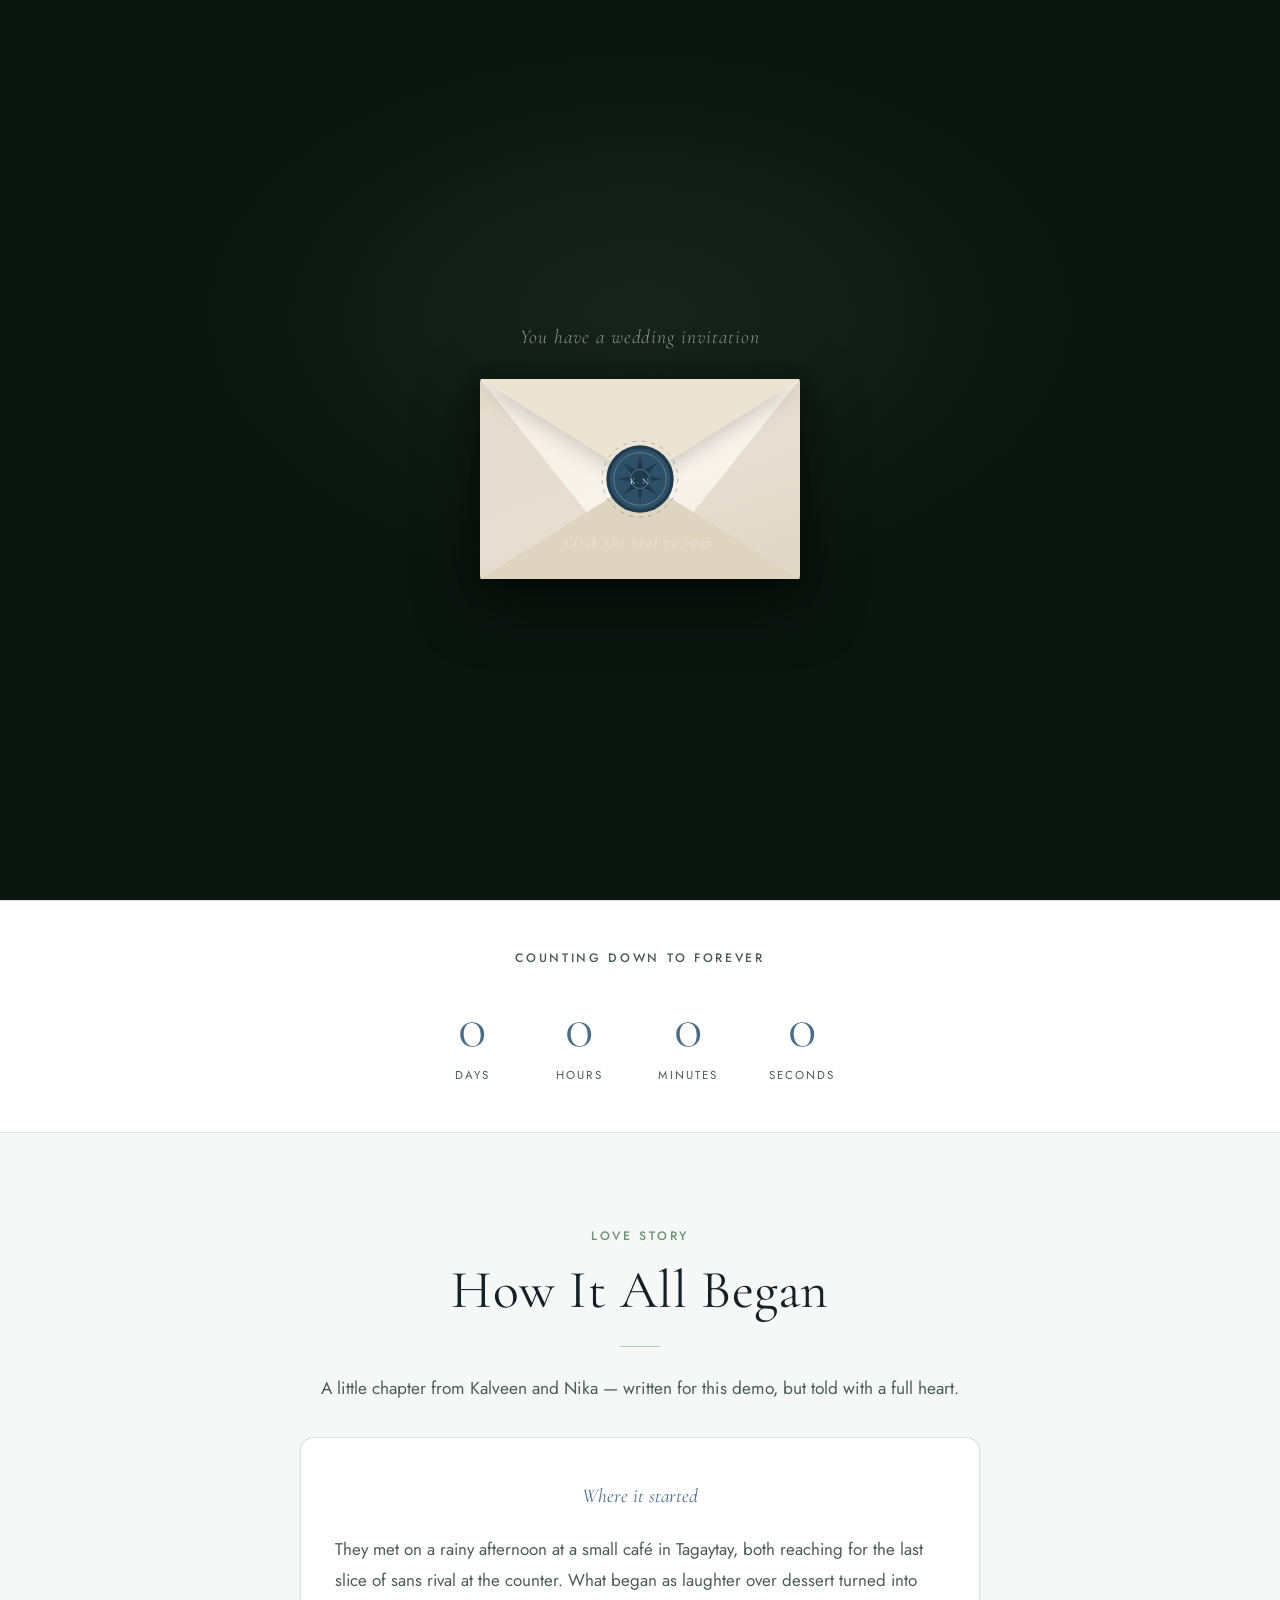
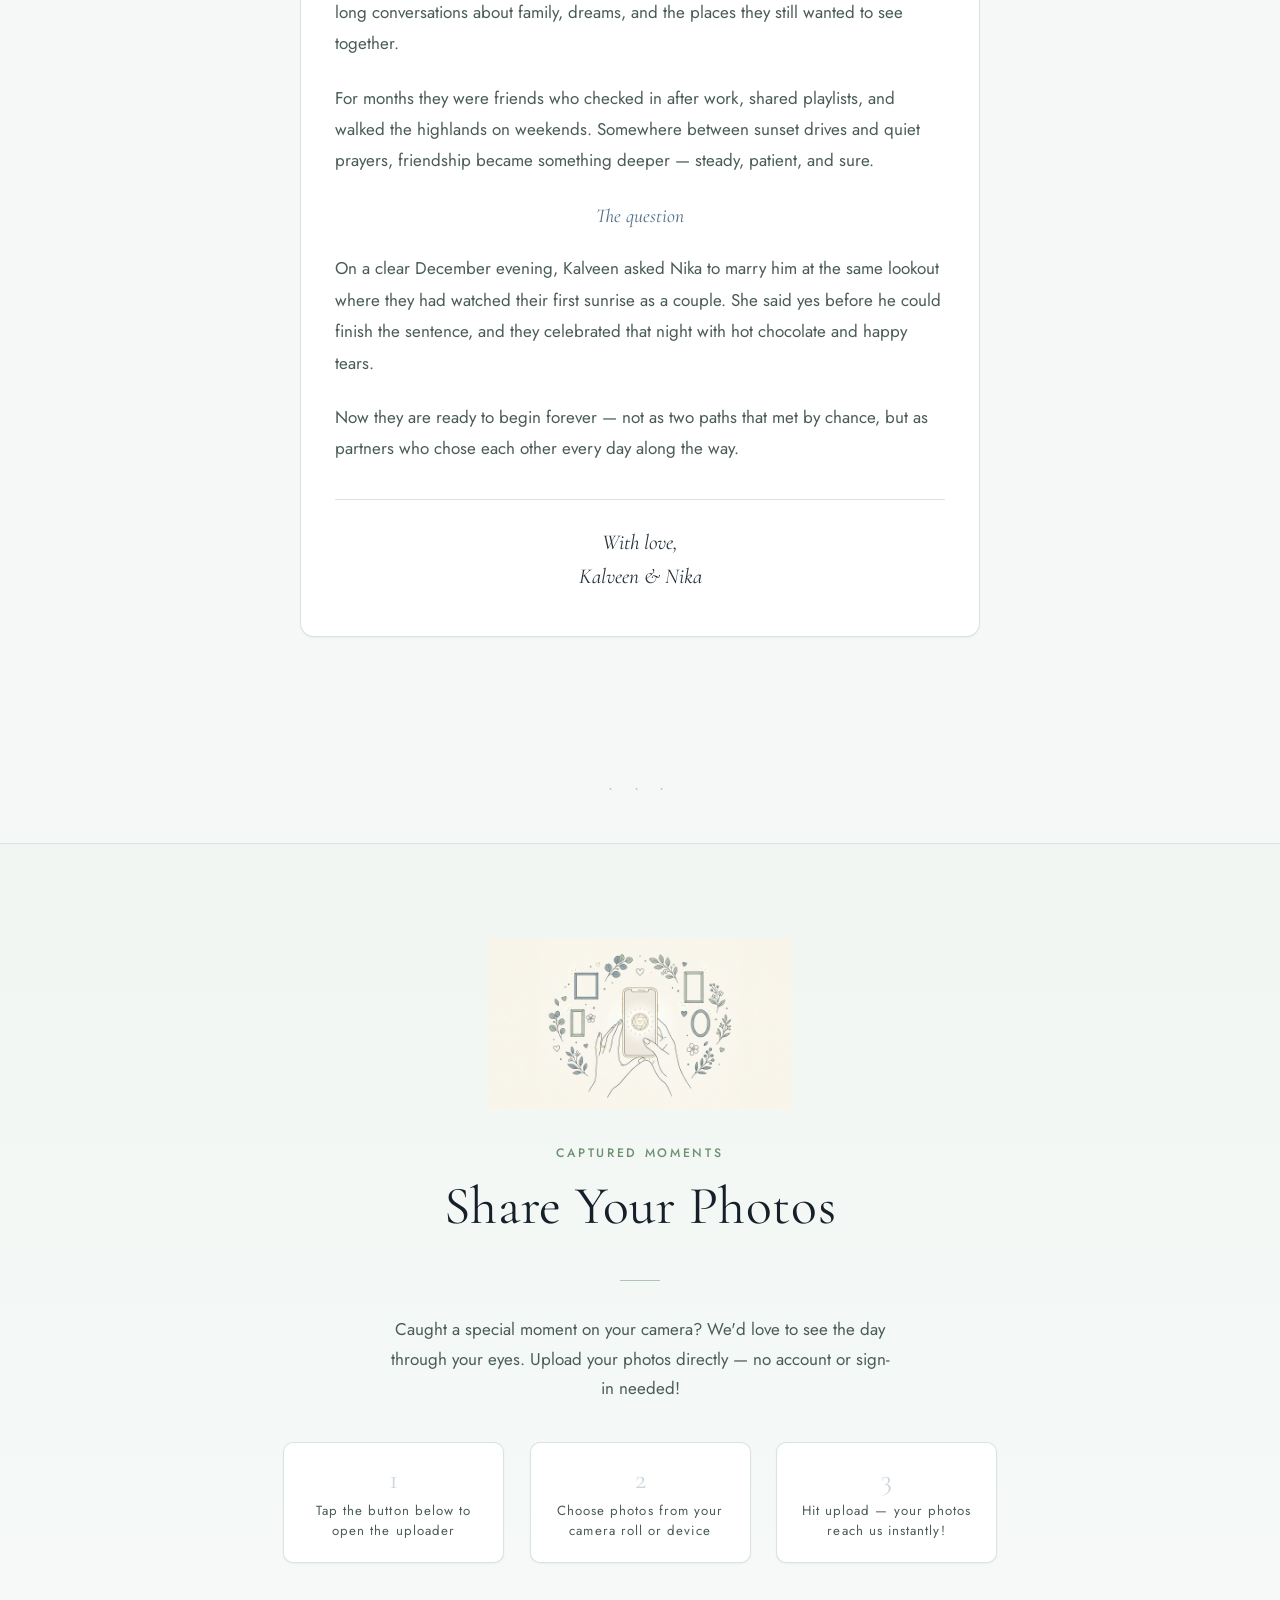
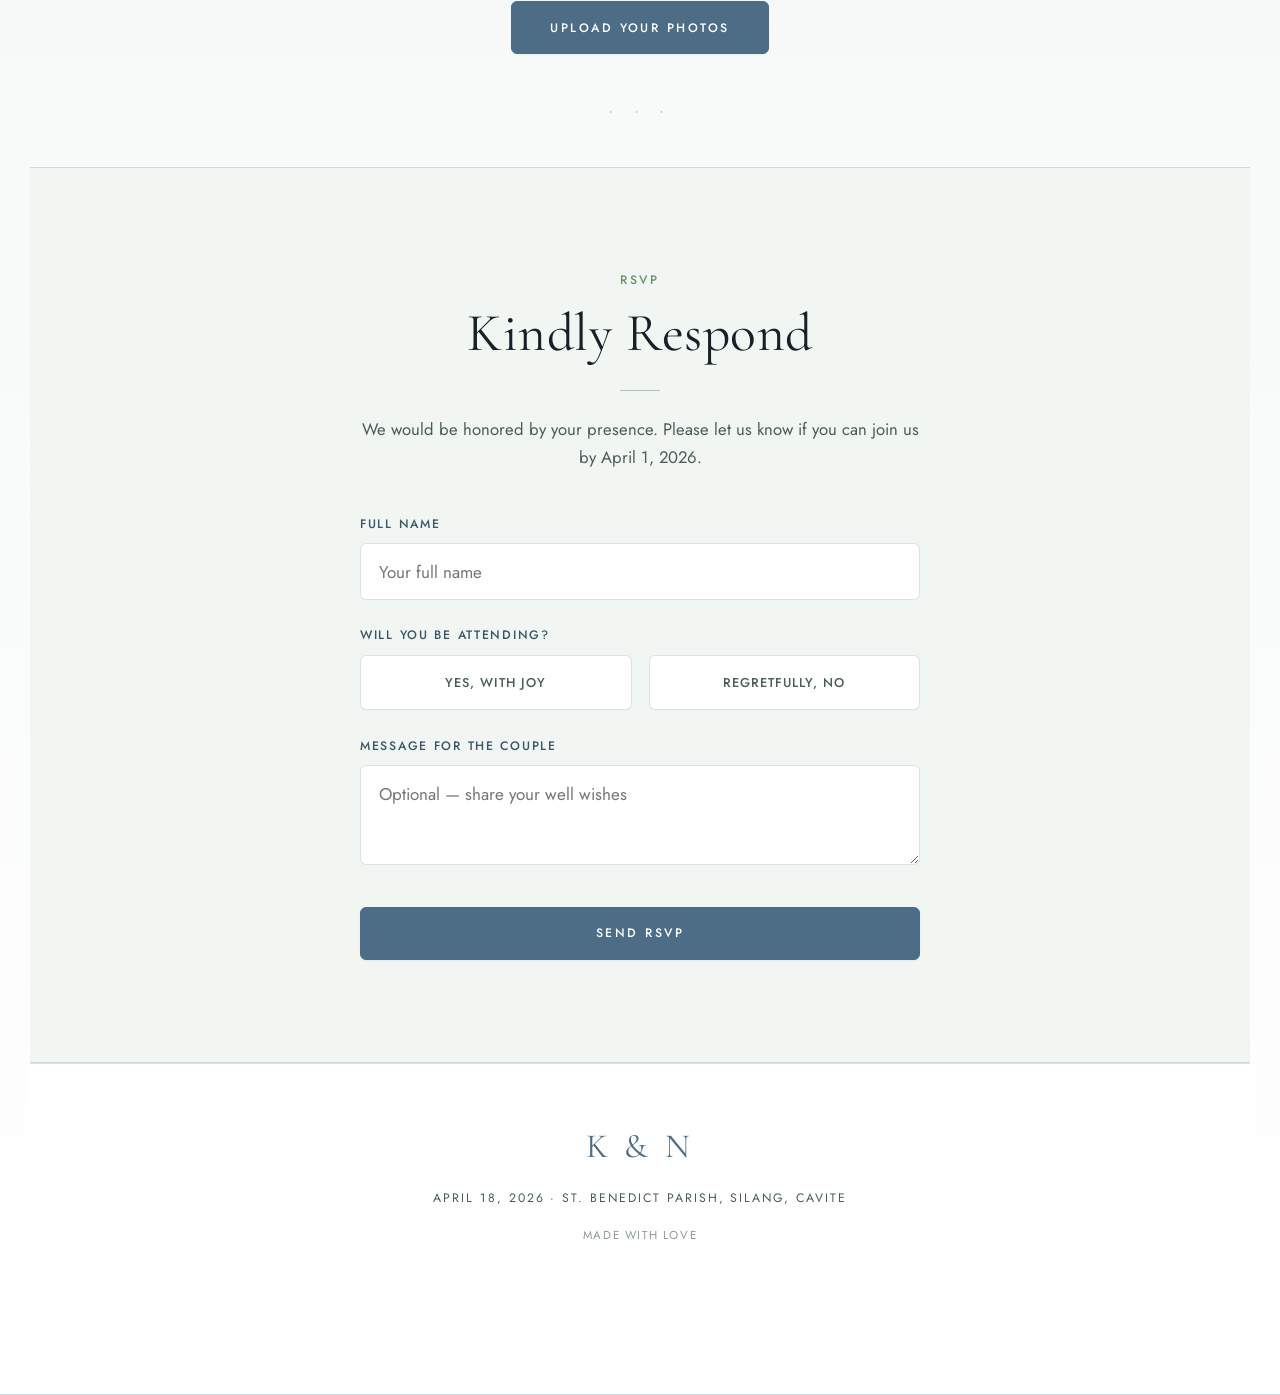
==== commit 9549f100: "Improve mobile compatibility across all pages. Fix iOS RSVP input zoom, nav scroll lock with accessi" ====
--- a/index.html
+++ b/index.html
@@ -66,9 +66,9 @@
     <li><a href="entourage.html" onclick="closeNav()">Entourage</a></li>
     <li><a href="rsvp.html" onclick="closeNav()">RSVP</a></li>
   </ul>
-  <div class="hamburger" id="hamburger" onclick="toggleNav()">
+  <button type="button" class="hamburger" id="hamburger" aria-label="Open menu" aria-expanded="false" aria-controls="navLinks">
     <span></span><span></span><span></span>
-  </div>
+  </button>
 </nav>
 <!-- HERO -->
 <section id="home">
--- a/css/main.css
+++ b/css/main.css
@@ -73,7 +73,7 @@
     position: fixed;
     top: 0; left: 0; right: 0;
     z-index: 100;
-    padding: 1.1rem 2rem;
+    padding: max(1.1rem, env(safe-area-inset-top)) max(2rem, env(safe-area-inset-right)) 1.1rem max(2rem, env(safe-area-inset-left));
     display: flex;
     justify-content: space-between;
     align-items: center;
@@ -123,19 +123,40 @@
   .hamburger {
     display: none;
     flex-direction: column;
+    align-items: center;
+    justify-content: center;
     gap: 5px;
     cursor: pointer;
-    padding: 4px;
-  }
+    min-width: 44px;
+    min-height: 44px;
+    padding: 10px;
+    margin: -10px -10px -10px 0;
+    border: none;
+    background: transparent;
+    border-radius: var(--radius);
+  }
+
+  .hamburger:focus-visible {
+    outline: 2px solid var(--accent-sage);
+    outline-offset: 2px;
+  }
+
   .hamburger span {
-    width: 22px; height: 1px;
+    display: block;
+    width: 22px;
+    height: 1px;
     background: var(--cream);
-    transition: all 0.3s;
+    transition: transform 0.3s, opacity 0.3s;
+  }
+
+  body.nav-open {
+    overflow: hidden;
   }
 
   /* HERO */
   #home {
     min-height: 100vh;
+    min-height: 100dvh;
     display: flex;
     flex-direction: column;
     align-items: stretch;
@@ -515,11 +536,11 @@
     padding: 5.5rem 1.75rem;
     max-width: 52rem;
     margin: 0 auto;
-    scroll-margin-top: 4rem;
+    scroll-margin-top: calc(4rem + env(safe-area-inset-top, 0px));
   }
 
   #share-photos, #entourage, #rsvp {
-    scroll-margin-top: 4rem;
+    scroll-margin-top: calc(4rem + env(safe-area-inset-top, 0px));
   }
 
   section.full-width {
@@ -741,9 +762,11 @@
     -webkit-appearance: none;
   }
 
-  .attire-card:hover {
-    box-shadow: var(--shadow-md);
-    transform: translateY(-3px);
+  @media (hover: hover) {
+    .attire-card:hover {
+      box-shadow: var(--shadow-md);
+      transform: translateY(-3px);
+    }
   }
 
   .attire-card:focus-visible {
@@ -1429,11 +1452,6 @@
     outline-offset: 4px;
   }
 
-  .gallery-item:hover {
-    transform: translateY(-4px);
-    box-shadow: 0 16px 40px rgba(36, 48, 56, 0.12), 0 4px 12px rgba(36, 48, 56, 0.06);
-  }
-
   .gallery-item img {
     display: block;
     width: 100%;
@@ -1441,8 +1459,15 @@
     transition: transform 0.55s cubic-bezier(0.33, 1, 0.68, 1);
   }
 
-  .gallery-item:hover img {
-    transform: scale(1.04);
+  @media (hover: hover) {
+    .gallery-item:hover {
+      transform: translateY(-4px);
+      box-shadow: 0 16px 40px rgba(36, 48, 56, 0.12), 0 4px 12px rgba(36, 48, 56, 0.06);
+    }
+
+    .gallery-item:hover img {
+      transform: scale(1.04);
+    }
   }
 
   .gallery-item::after {
@@ -1491,8 +1516,8 @@
 
   .lightbox-close {
     position: fixed;
-    top: 1.15rem;
-    right: 1.15rem;
+    top: max(1.15rem, env(safe-area-inset-top));
+    right: max(1.15rem, env(safe-area-inset-right));
     z-index: 302;
     width: 2.75rem;
     height: 2.75rem;
@@ -1674,7 +1699,7 @@
     border-radius: var(--radius);
     color: var(--cream);
     font-family: 'Jost', sans-serif;
-    font-size: 0.95rem;
+    font-size: 1rem;
     font-weight: 400;
     padding: 0.9rem 1.05rem;
     outline: none;
@@ -2019,6 +2044,11 @@
     align-items: center;
     justify-content: center;
     gap: 1.5rem;
+    padding:
+      max(1rem, env(safe-area-inset-top))
+      max(1rem, env(safe-area-inset-right))
+      max(1rem, env(safe-area-inset-bottom))
+      max(1rem, env(safe-area-inset-left));
     background:
       radial-gradient(ellipse 70% 60% at 50% 35%, rgba(109, 145, 112, 0.12) 0%, transparent 52%),
       #0b1510;
@@ -2268,11 +2298,21 @@
     100% { opacity: 0; transform: translate(var(--tx), var(--ty)) scale(0.1); }
   }
 
-  @media (max-width: 360px) {
-    .envelope-wrap { transform: scale(0.82); transform-origin: center; animation: none; }
+  @media (max-width: 420px) {
+    .envelope-wrap {
+      transform: scale(clamp(0.82, calc((100vw - 2rem) / 320), 1));
+      transform-origin: center center;
+      animation: none;
+    }
   }
 
   @media (prefers-reduced-motion: reduce) {
+    .hero-orb,
+    .hero-photo-wrap,
+    .hero-visual,
+    .hero-content > * {
+      animation: none !important;
+    }
     .envelope-wrap { animation: none; }
     .env-flap { transition-duration: 0.2s; }
     .env-card {
@@ -2288,20 +2328,90 @@
     .env-hint { animation: none; }
   }
 
+  @media (max-width: 480px) {
+    .entourage-heading {
+      flex-direction: column;
+      gap: 0.5rem;
+    }
+
+    .entourage-heading::before,
+    .entourage-heading::after {
+      display: none;
+    }
+
+    .entourage-heading::after {
+      display: block;
+      content: '\2726';
+    }
+  }
+
   /* MOBILE */
   @media (max-width: 700px) {
-    nav { padding: 1rem 1.15rem; }
-    .nav-links { display: none; flex-direction: column; gap: 0; position: fixed; top: 0; left: 0; right: 0; bottom: 0; background: var(--dark); align-items: center; justify-content: center; }
+    nav {
+      padding:
+        max(1rem, env(safe-area-inset-top))
+        max(1.15rem, env(safe-area-inset-right))
+        1rem
+        max(1.15rem, env(safe-area-inset-left));
+    }
+
+    .hamburger {
+      display: flex;
+      position: relative;
+      z-index: 202;
+    }
+
+    .nav-links {
+      display: none;
+      flex-direction: column;
+      gap: 0;
+      position: fixed;
+      top: 0;
+      left: 0;
+      right: 0;
+      bottom: 0;
+      z-index: 201;
+      background: var(--dark);
+      align-items: center;
+      justify-content: center;
+      padding:
+        max(2rem, env(safe-area-inset-top))
+        max(1.5rem, env(safe-area-inset-right))
+        max(2rem, env(safe-area-inset-bottom))
+        max(1.5rem, env(safe-area-inset-left));
+    }
+
     .nav-links.open { display: flex; }
-    .nav-links a { font-size: 0.85rem; letter-spacing: 0.22em; padding: 1rem 0; }
-    .hamburger { display: flex; }
+
+    .nav-links a {
+      font-size: 0.85rem;
+      letter-spacing: 0.22em;
+      padding: 1rem 0;
+      min-height: 44px;
+      display: inline-flex;
+      align-items: center;
+      justify-content: center;
+    }
+
+    section {
+      padding: 4rem 1.25rem;
+      scroll-margin-top: calc(5.5rem + env(safe-area-inset-top, 0px));
+    }
+
+    #share-photos, #entourage, #rsvp {
+      scroll-margin-top: calc(5.5rem + env(safe-area-inset-top, 0px));
+    }
+
     .countdown-grid { gap: 1.75rem; }
     .details-grid { grid-template-columns: 1fr; }
     .attire-grid { grid-template-columns: 1fr; }
     .reminders-row { grid-template-columns: 1fr; }
-    section { padding: 4rem 1.25rem; }
     .gift-box { padding: 2.25rem 1.35rem; }
     .radio-row { flex-direction: column; }
+
+    .entourage-sponsors .entourage-name {
+      letter-spacing: 0.06em;
+    }
   }
 
   /* Inner pages (no hero): clear fixed nav */
@@ -2311,6 +2421,7 @@
 
   body.page-inner #rsvp {
     min-height: calc(100vh - 8rem);
+    min-height: calc(100dvh - 8rem);
     display: flex;
     align-items: center;
     justify-content: center;
